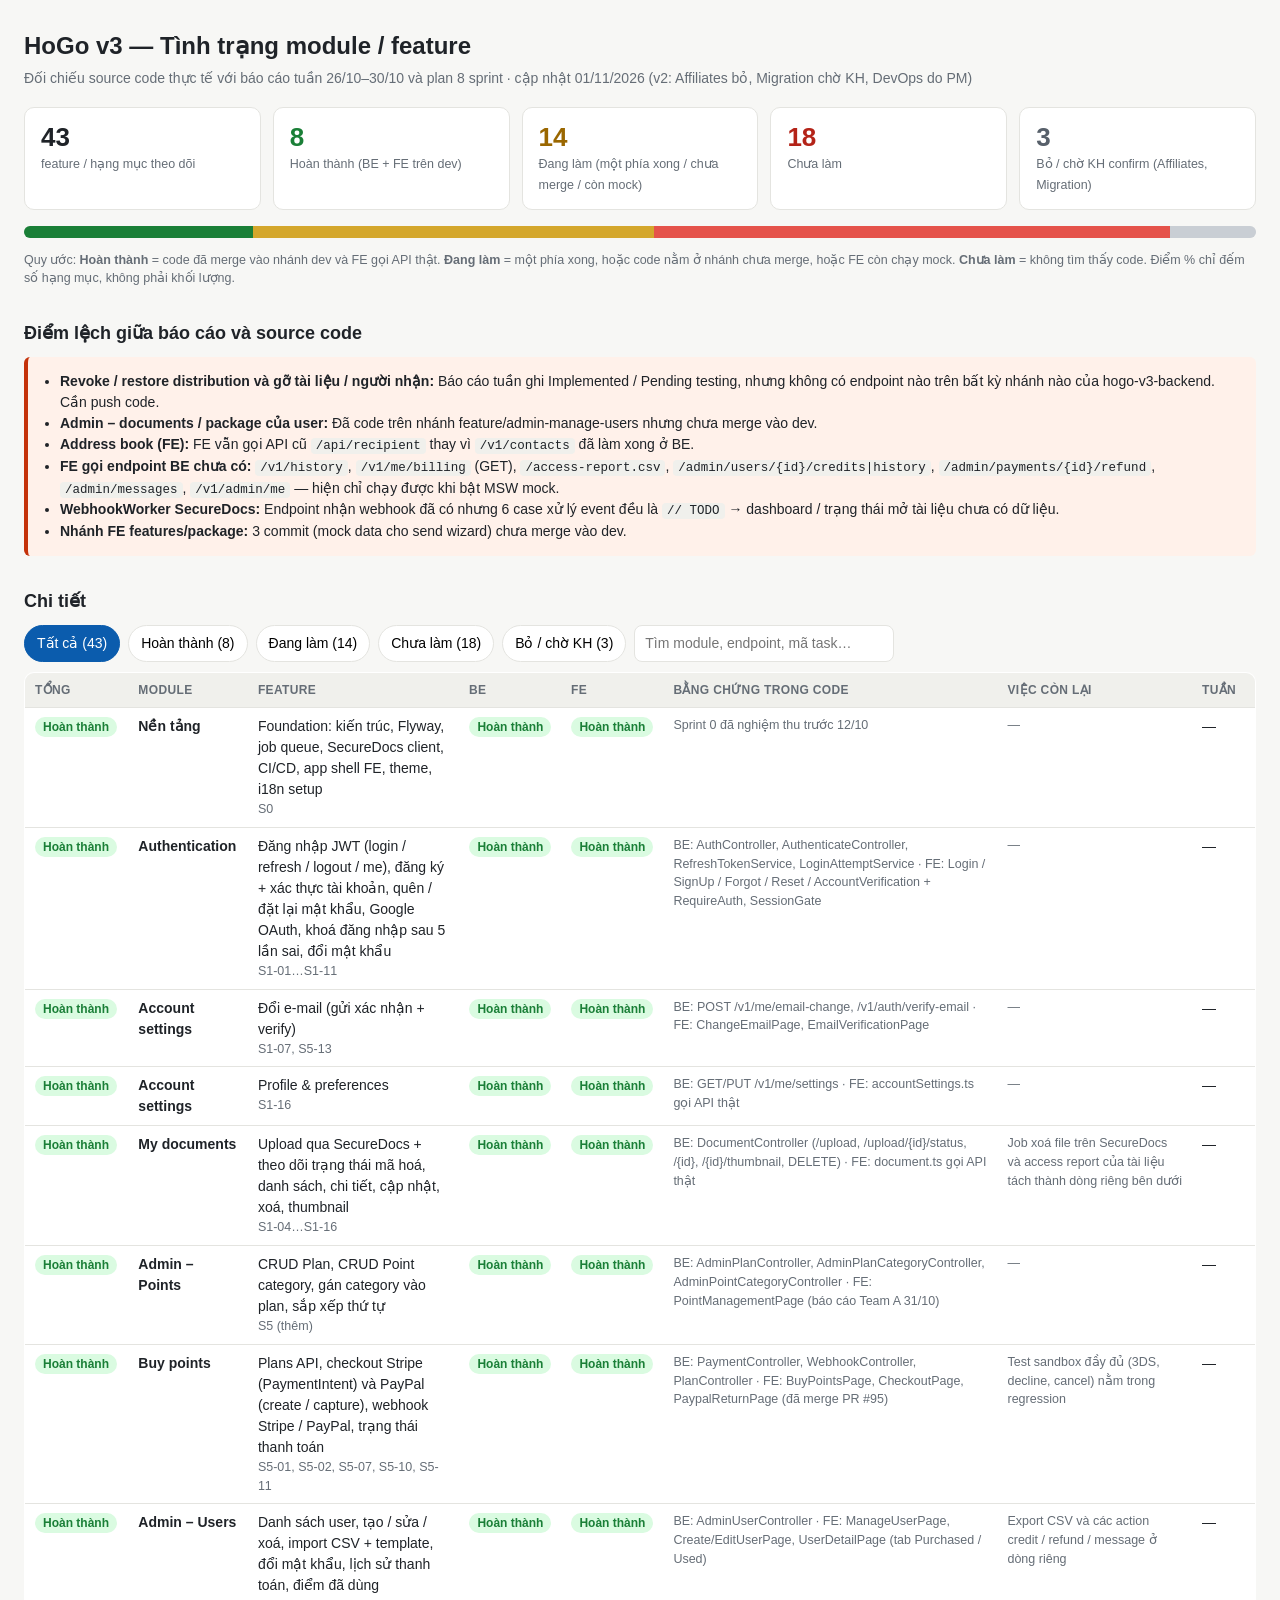
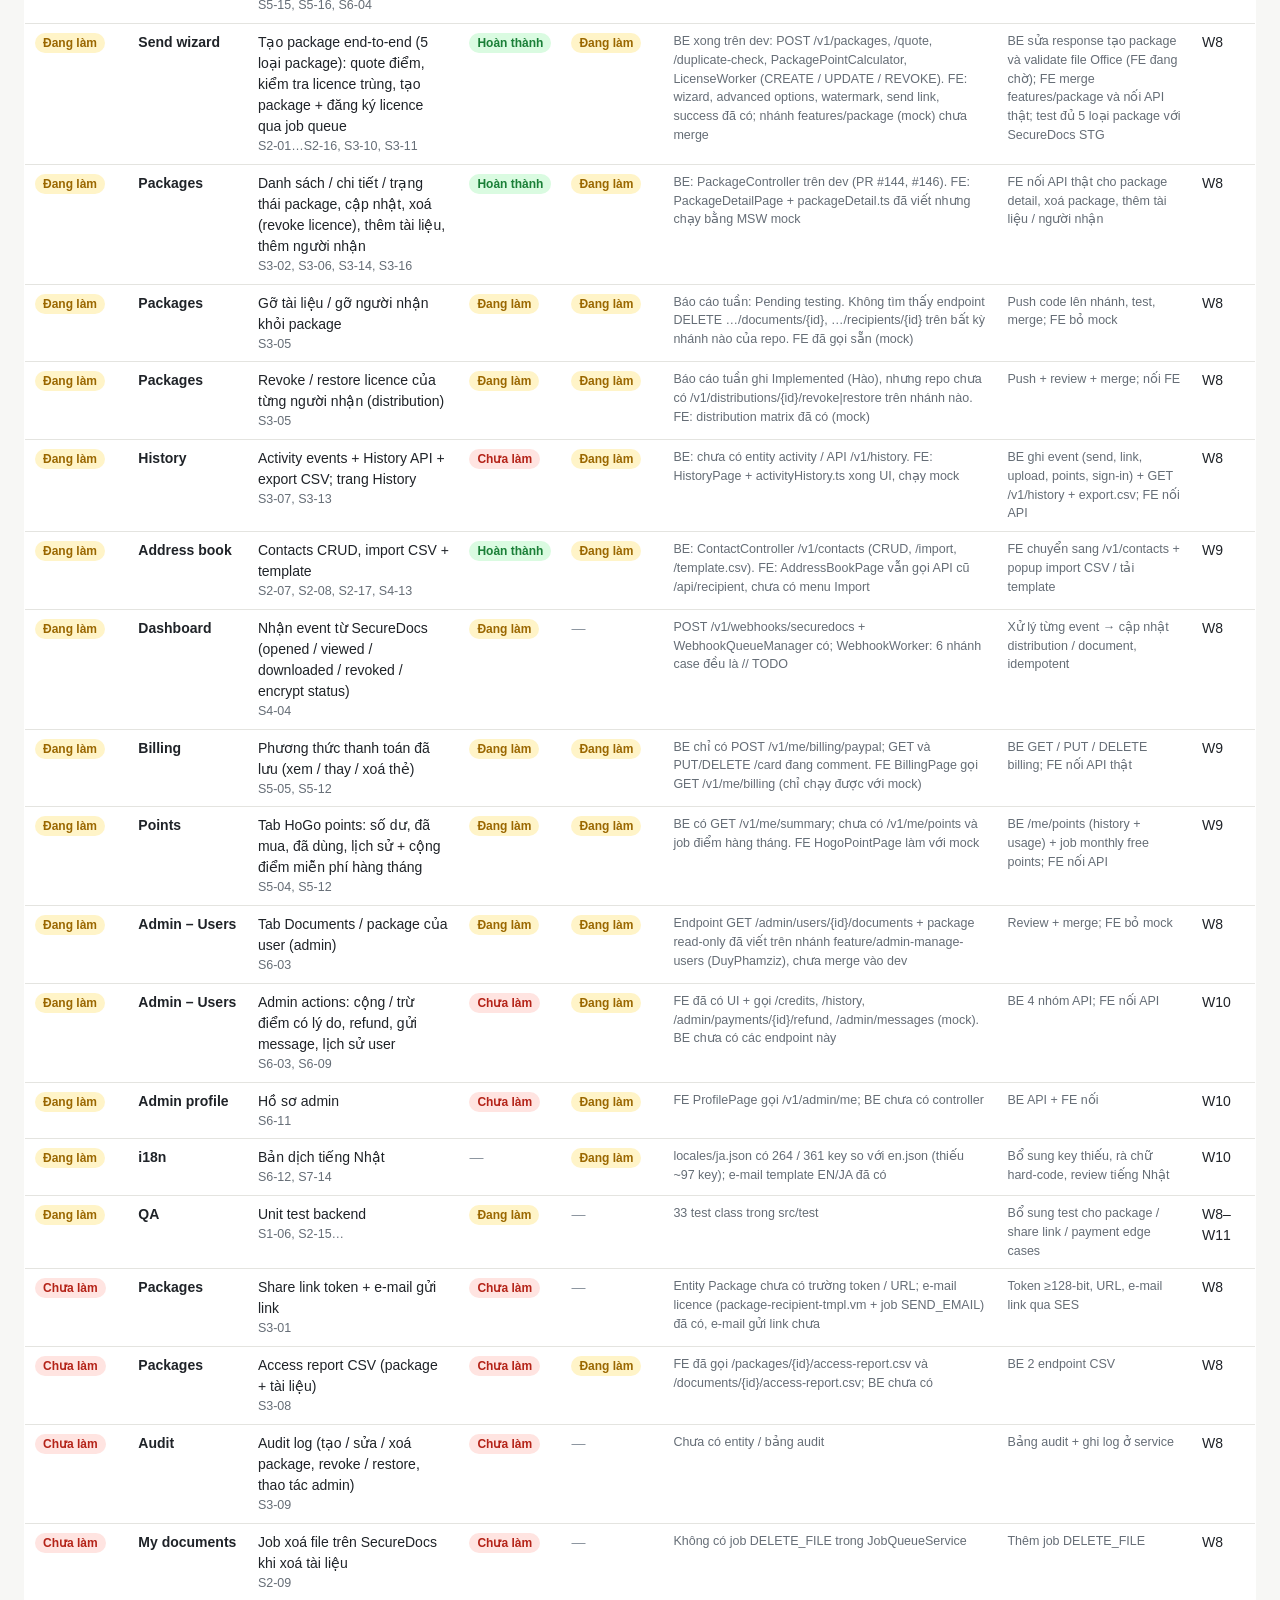
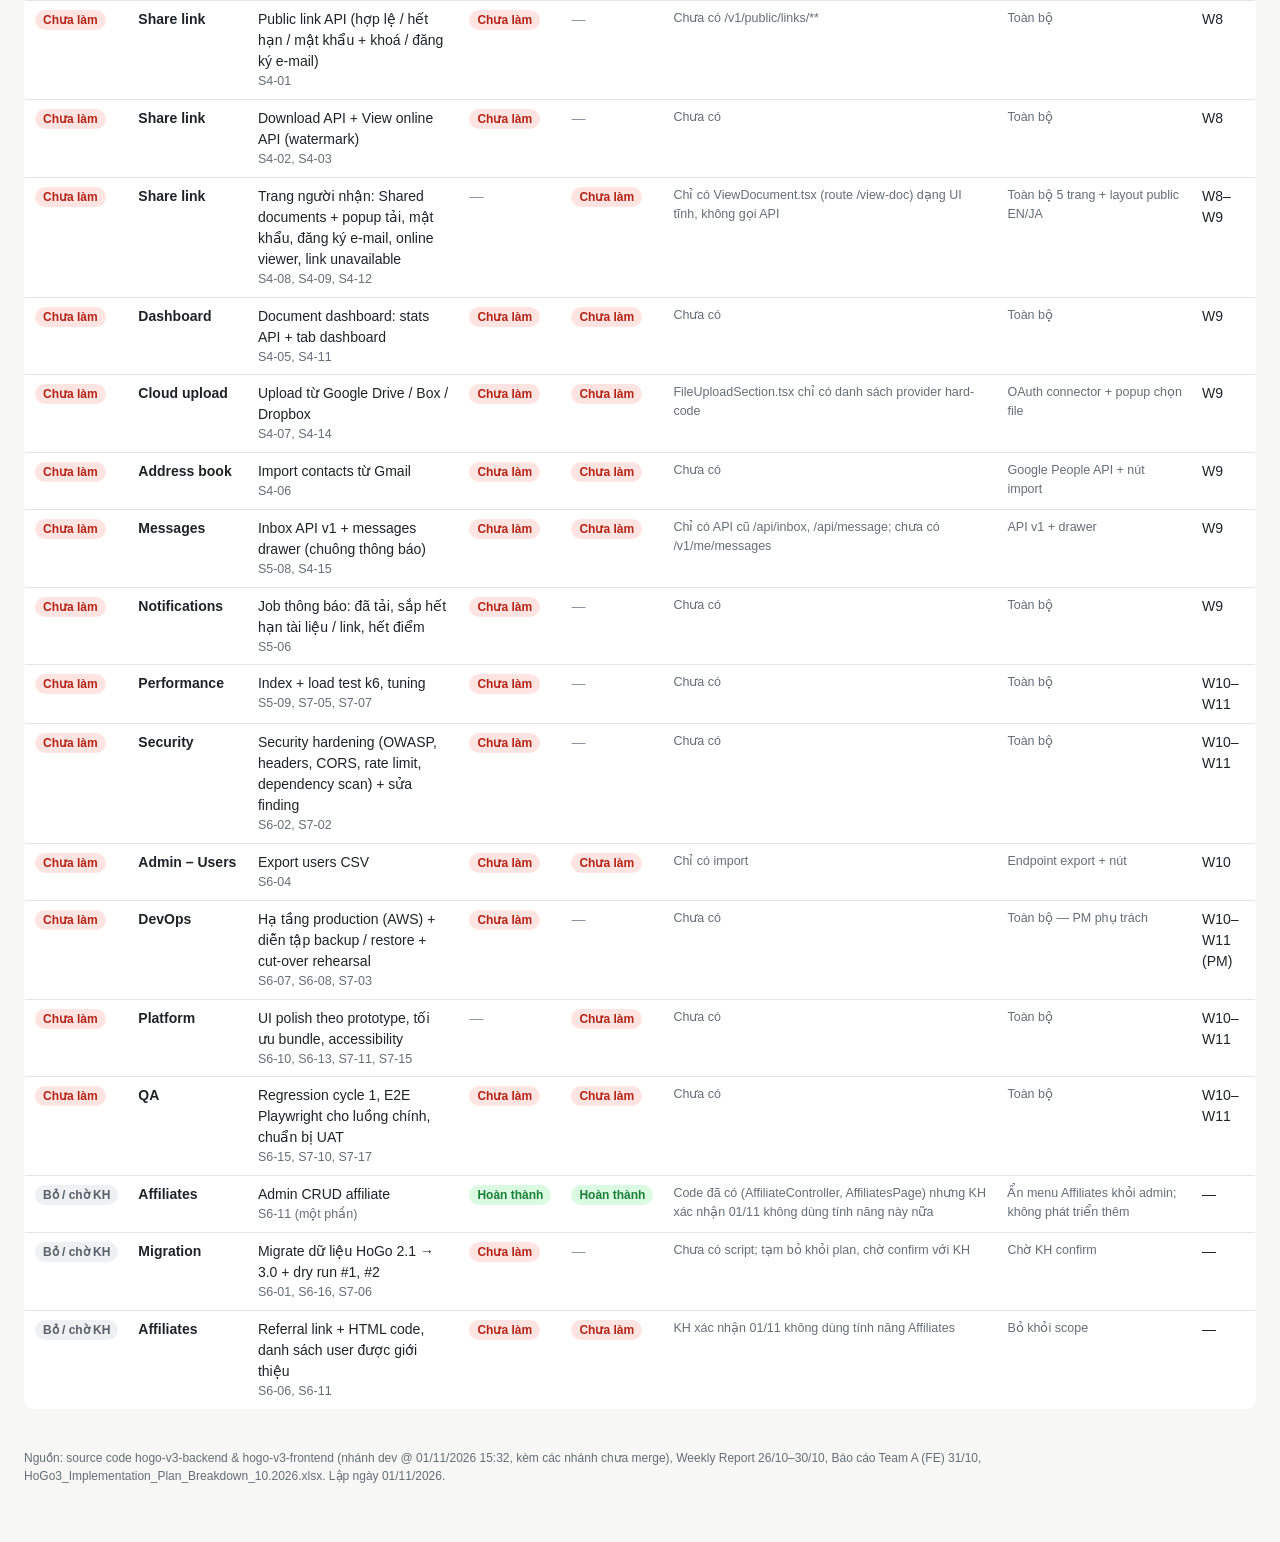
==== HoGo3_Module_Status.html @ c10b658b "Publish HoGo v3 plan overview for GitHub Pages. Add an index that links the W8–W11 plan and the modu" ====
<!DOCTYPE html><html lang="vi"><head><meta charset="utf-8"><meta name="viewport" content="width=device-width,initial-scale=1">
<title>HoGo v3 — Tình trạng module</title><style>
:root{--bg:#f7f7f5;--card:#fff;--ink:#1f2328;--mute:#656d76;--line:#e4e4e0;
--done:#1a7f37;--done-bg:#dafbe1;--prog:#9a6700;--prog-bg:#fff4c8;--none:#b42318;--none-bg:#ffe4e1;--na:#8c959f;
--acc:#0b5cad;--acc-bg:#e7f0fb}
*{box-sizing:border-box}body{margin:0;background:var(--bg);color:var(--ink);font:14px/1.5 -apple-system,BlinkMacSystemFont,"Segoe UI",Roboto,"Helvetica Neue",Arial,sans-serif}
.wrap{max-width:1280px;margin:0 auto;padding:28px 24px 60px}
h1{font-size:24px;margin:0 0 4px}h2{font-size:18px;margin:32px 0 10px}h3{font-size:15px;margin:20px 0 8px}
.sub{color:var(--mute);margin:0 0 18px}
.kpis{display:grid;grid-template-columns:repeat(auto-fit,minmax(170px,1fr));gap:12px;margin:16px 0}
.kpi{background:var(--card);border:1px solid var(--line);border-radius:10px;padding:14px 16px}
.kpi b{display:block;font-size:26px;line-height:1.2}.kpi span{color:var(--mute);font-size:12.5px}
.card{background:var(--card);border:1px solid var(--line);border-radius:10px;padding:16px 18px;margin:12px 0}
table{width:100%;border-collapse:collapse;background:var(--card);border:1px solid var(--line);border-radius:10px;overflow:hidden}
th,td{padding:8px 10px;border-bottom:1px solid var(--line);text-align:left;vertical-align:top}
th{background:#f0f0ec;font-size:12px;text-transform:uppercase;letter-spacing:.03em;color:var(--mute);position:sticky;top:0}
tr:last-child td{border-bottom:none}
.pill{display:inline-block;padding:1px 8px;border-radius:999px;font-size:12px;font-weight:600;white-space:nowrap}
.O{background:#eef0f2;color:#57606a}.D{background:var(--done-bg);color:var(--done)}.P{background:var(--prog-bg);color:var(--prog)}.N{background:var(--none-bg);color:var(--none)}.X{color:var(--na)}
.small{font-size:12.5px;color:var(--mute)}
.chips{display:flex;gap:8px;flex-wrap:wrap;margin:10px 0}
.chip{border:1px solid var(--line);background:#fff;border-radius:999px;padding:5px 12px;cursor:pointer;font:inherit}
.chip.on{background:var(--acc);color:#fff;border-color:var(--acc)}
input.search{padding:7px 10px;border:1px solid var(--line);border-radius:8px;min-width:260px;font:inherit}
.bar{height:8px;background:#ececea;border-radius:6px;overflow:hidden;display:flex}
.bar i{display:block;height:100%}
.note{border-left:4px solid var(--acc);background:var(--acc-bg);padding:10px 14px;border-radius:6px;margin:10px 0}
.warn{border-left-color:#c4320a;background:#fff1ea}
code{background:#f0f0ec;padding:1px 5px;border-radius:4px;font-size:12.5px}
.grid td{font-size:12.5px;min-width:120px}.grid td.cap{white-space:nowrap}
.tk{display:block;margin:2px 0;padding:2px 6px;border-radius:5px;background:#eef3f8}
.tk.BE{background:#e7f0fb}.tk.FE{background:#efe9fb}.tk.QA{background:#e6f6ec}.tk.DevOps{background:#fdf0e3}.tk.Analysis{background:#f0f0ec}
.prio{font-size:11px;font-weight:700}.P0{color:#b42318}.P1{color:#9a6700}.P2{color:#656d76}
.load{display:flex;align-items:center;gap:8px}.load .bar{flex:1;min-width:80px}
footer{margin-top:40px;color:var(--mute);font-size:12px}
@media print{.chips,input.search{display:none}th{position:static}}
</style></head><body><div class="wrap">
<h1>HoGo v3 — Tình trạng module / feature</h1>
<p class="sub">Đối chiếu source code thực tế với báo cáo tuần 26/10–30/10 và plan 8 sprint · cập nhật 01/11/2026 (v2: Affiliates bỏ, Migration chờ KH, DevOps do PM)</p>
<div class="kpis">
<div class="kpi"><b>43</b><span>feature / hạng mục theo dõi</span></div>
<div class="kpi"><b style="color:var(--done)">8</b><span>Hoàn thành (BE + FE trên dev)</span></div>
<div class="kpi"><b style="color:var(--prog)">14</b><span>Đang làm (một phía xong / chưa merge / còn mock)</span></div>
<div class="kpi"><b style="color:var(--none)">18</b><span>Chưa làm</span></div>
<div class="kpi"><b style="color:#57606a">3</b><span>Bỏ / chờ KH confirm (Affiliates, Migration)</span></div>
</div>
<div class="bar" style="height:12px"><i style="width:18.6%;background:var(--done)"></i><i style="width:32.6%;background:#d4a72c"></i><i style="width:41.9%;background:#e5534b"></i><i style="width:7.0%;background:#c9ced4"></i></div>
<p class="small">Quy ước: <b>Hoàn thành</b> = code đã merge vào nhánh dev và FE gọi API thật. <b>Đang làm</b> = một phía xong, hoặc code nằm ở nhánh chưa merge, hoặc FE còn chạy mock. <b>Chưa làm</b> = không tìm thấy code. Điểm % chỉ đếm số hạng mục, không phải khối lượng.</p>

<h2>Điểm lệch giữa báo cáo và source code</h2>
<div class="note warn"><ul style="margin:4px 0;padding-left:18px"><li><b>Revoke / restore distribution và gỡ tài liệu / người nhận:</b> Báo cáo tuần ghi Implemented / Pending testing, nhưng không có endpoint nào trên bất kỳ nhánh nào của hogo-v3-backend. Cần push code.</li><li><b>Admin – documents / package của user:</b> Đã code trên nhánh feature/admin-manage-users nhưng chưa merge vào dev.</li><li><b>Address book (FE):</b> FE vẫn gọi API cũ <code>/api/recipient</code> thay vì <code>/v1/contacts</code> đã làm xong ở BE.</li><li><b>FE gọi endpoint BE chưa có:</b> <code>/v1/history</code>, <code>/v1/me/billing</code> (GET), <code>/access-report.csv</code>, <code>/admin/users/{id}/credits|history</code>, <code>/admin/payments/{id}/refund</code>, <code>/admin/messages</code>, <code>/v1/admin/me</code> — hiện chỉ chạy được khi bật MSW mock.</li><li><b>WebhookWorker SecureDocs:</b> Endpoint nhận webhook đã có nhưng 6 case xử lý event đều là <code>// TODO</code> → dashboard / trạng thái mở tài liệu chưa có dữ liệu.</li><li><b>Nhánh FE features/package:</b> 3 commit (mock data cho send wizard) chưa merge vào dev.</li></ul></div>

<h2>Chi tiết</h2>
<div class="chips">
<button class="chip on" data-f="all">Tất cả (43)</button>
<button class="chip" data-f="D">Hoàn thành (8)</button>
<button class="chip" data-f="P">Đang làm (14)</button>
<button class="chip" data-f="N">Chưa làm (18)</button>
<button class="chip" data-f="O">Bỏ / chờ KH (3)</button>
<input class="search" placeholder="Tìm module, endpoint, mã task…" id="q">
</div>
<table id="t"><thead><tr><th>Tổng</th><th>Module</th><th>Feature</th><th>BE</th><th>FE</th><th>Bằng chứng trong code</th><th>Việc còn lại</th><th>Tuần</th></tr></thead>
<tbody><tr data-s="D"><td><span class="pill D">Hoàn thành</span></td><td><b>Nền tảng</b></td><td>Foundation: kiến trúc, Flyway, job queue, SecureDocs client, CI/CD, app shell FE, theme, i18n setup<div class="small">S0</div></td>
<td><span class="pill D">Hoàn thành</span></td><td><span class="pill D">Hoàn thành</span></td><td class="small">Sprint 0 đã nghiệm thu trước 12/10</td><td class="small">—</td><td>—</td></tr><tr data-s="D"><td><span class="pill D">Hoàn thành</span></td><td><b>Authentication</b></td><td>Đăng nhập JWT (login / refresh / logout / me), đăng ký + xác thực tài khoản, quên / đặt lại mật khẩu, Google OAuth, khoá đăng nhập sau 5 lần sai, đổi mật khẩu<div class="small">S1-01…S1-11</div></td>
<td><span class="pill D">Hoàn thành</span></td><td><span class="pill D">Hoàn thành</span></td><td class="small">BE: AuthController, AuthenticateController, RefreshTokenService, LoginAttemptService · FE: Login / SignUp / Forgot / Reset / AccountVerification + RequireAuth, SessionGate</td><td class="small">—</td><td>—</td></tr><tr data-s="D"><td><span class="pill D">Hoàn thành</span></td><td><b>Account settings</b></td><td>Đổi e-mail (gửi xác nhận + verify)<div class="small">S1-07, S5-13</div></td>
<td><span class="pill D">Hoàn thành</span></td><td><span class="pill D">Hoàn thành</span></td><td class="small">BE: POST /v1/me/email-change, /v1/auth/verify-email · FE: ChangeEmailPage, EmailVerificationPage</td><td class="small">—</td><td>—</td></tr><tr data-s="D"><td><span class="pill D">Hoàn thành</span></td><td><b>Account settings</b></td><td>Profile &amp; preferences<div class="small">S1-16</div></td>
<td><span class="pill D">Hoàn thành</span></td><td><span class="pill D">Hoàn thành</span></td><td class="small">BE: GET/PUT /v1/me/settings · FE: accountSettings.ts gọi API thật</td><td class="small">—</td><td>—</td></tr><tr data-s="D"><td><span class="pill D">Hoàn thành</span></td><td><b>My documents</b></td><td>Upload qua SecureDocs + theo dõi trạng thái mã hoá, danh sách, chi tiết, cập nhật, xoá, thumbnail<div class="small">S1-04…S1-16</div></td>
<td><span class="pill D">Hoàn thành</span></td><td><span class="pill D">Hoàn thành</span></td><td class="small">BE: DocumentController (/upload, /upload/{id}/status, /{id}, /{id}/thumbnail, DELETE) · FE: document.ts gọi API thật</td><td class="small">Job xoá file trên SecureDocs và access report của tài liệu tách thành dòng riêng bên dưới</td><td>—</td></tr><tr data-s="D"><td><span class="pill D">Hoàn thành</span></td><td><b>Admin – Points</b></td><td>CRUD Plan, CRUD Point category, gán category vào plan, sắp xếp thứ tự<div class="small">S5 (thêm)</div></td>
<td><span class="pill D">Hoàn thành</span></td><td><span class="pill D">Hoàn thành</span></td><td class="small">BE: AdminPlanController, AdminPlanCategoryController, AdminPointCategoryController · FE: PointManagementPage (báo cáo Team A 31/10)</td><td class="small">—</td><td>—</td></tr><tr data-s="D"><td><span class="pill D">Hoàn thành</span></td><td><b>Buy points</b></td><td>Plans API, checkout Stripe (PaymentIntent) và PayPal (create / capture), webhook Stripe / PayPal, trạng thái thanh toán<div class="small">S5-01, S5-02, S5-07, S5-10, S5-11</div></td>
<td><span class="pill D">Hoàn thành</span></td><td><span class="pill D">Hoàn thành</span></td><td class="small">BE: PaymentController, WebhookController, PlanController · FE: BuyPointsPage, CheckoutPage, PaypalReturnPage (đã merge PR #95)</td><td class="small">Test sandbox đầy đủ (3DS, decline, cancel) nằm trong regression</td><td>—</td></tr><tr data-s="D"><td><span class="pill D">Hoàn thành</span></td><td><b>Admin – Users</b></td><td>Danh sách user, tạo / sửa / xoá, import CSV + template, đổi mật khẩu, lịch sử thanh toán, điểm đã dùng<div class="small">S5-15, S5-16, S6-04</div></td>
<td><span class="pill D">Hoàn thành</span></td><td><span class="pill D">Hoàn thành</span></td><td class="small">BE: AdminUserController · FE: ManageUserPage, Create/EditUserPage, UserDetailPage (tab Purchased / Used)</td><td class="small">Export CSV và các action credit / refund / message ở dòng riêng</td><td>—</td></tr><tr data-s="P"><td><span class="pill P">Đang làm</span></td><td><b>Send wizard</b></td><td>Tạo package end-to-end (5 loại package): quote điểm, kiểm tra licence trùng, tạo package + đăng ký licence qua job queue<div class="small">S2-01…S2-16, S3-10, S3-11</div></td>
<td><span class="pill D">Hoàn thành</span></td><td><span class="pill P">Đang làm</span></td><td class="small">BE xong trên dev: POST /v1/packages, /quote, /duplicate-check, PackagePointCalculator, LicenseWorker (CREATE / UPDATE / REVOKE). FE: wizard, advanced options, watermark, send link, success đã có; nhánh features/package (mock) chưa merge</td><td class="small">BE sửa response tạo package và validate file Office (FE đang chờ); FE merge features/package và nối API thật; test đủ 5 loại package với SecureDocs STG</td><td>W8</td></tr><tr data-s="P"><td><span class="pill P">Đang làm</span></td><td><b>Packages</b></td><td>Danh sách / chi tiết / trạng thái package, cập nhật, xoá (revoke licence), thêm tài liệu, thêm người nhận<div class="small">S3-02, S3-06, S3-14, S3-16</div></td>
<td><span class="pill D">Hoàn thành</span></td><td><span class="pill P">Đang làm</span></td><td class="small">BE: PackageController trên dev (PR #144, #146). FE: PackageDetailPage + packageDetail.ts đã viết nhưng chạy bằng MSW mock</td><td class="small">FE nối API thật cho package detail, xoá package, thêm tài liệu / người nhận</td><td>W8</td></tr><tr data-s="P"><td><span class="pill P">Đang làm</span></td><td><b>Packages</b></td><td>Gỡ tài liệu / gỡ người nhận khỏi package<div class="small">S3-05</div></td>
<td><span class="pill P">Đang làm</span></td><td><span class="pill P">Đang làm</span></td><td class="small">Báo cáo tuần: Pending testing. Không tìm thấy endpoint DELETE …/documents/{id}, …/recipients/{id} trên bất kỳ nhánh nào của repo. FE đã gọi sẵn (mock)</td><td class="small">Push code lên nhánh, test, merge; FE bỏ mock</td><td>W8</td></tr><tr data-s="P"><td><span class="pill P">Đang làm</span></td><td><b>Packages</b></td><td>Revoke / restore licence của từng người nhận (distribution)<div class="small">S3-05</div></td>
<td><span class="pill P">Đang làm</span></td><td><span class="pill P">Đang làm</span></td><td class="small">Báo cáo tuần ghi Implemented (Hào), nhưng repo chưa có /v1/distributions/{id}/revoke|restore trên nhánh nào. FE: distribution matrix đã có (mock)</td><td class="small">Push + review + merge; nối FE</td><td>W8</td></tr><tr data-s="P"><td><span class="pill P">Đang làm</span></td><td><b>History</b></td><td>Activity events + History API + export CSV; trang History<div class="small">S3-07, S3-13</div></td>
<td><span class="pill N">Chưa làm</span></td><td><span class="pill P">Đang làm</span></td><td class="small">BE: chưa có entity activity / API /v1/history. FE: HistoryPage + activityHistory.ts xong UI, chạy mock</td><td class="small">BE ghi event (send, link, upload, points, sign-in) + GET /v1/history + export.csv; FE nối API</td><td>W8</td></tr><tr data-s="P"><td><span class="pill P">Đang làm</span></td><td><b>Address book</b></td><td>Contacts CRUD, import CSV + template<div class="small">S2-07, S2-08, S2-17, S4-13</div></td>
<td><span class="pill D">Hoàn thành</span></td><td><span class="pill P">Đang làm</span></td><td class="small">BE: ContactController /v1/contacts (CRUD, /import, /template.csv). FE: AddressBookPage vẫn gọi API cũ /api/recipient, chưa có menu Import</td><td class="small">FE chuyển sang /v1/contacts + popup import CSV / tải template</td><td>W9</td></tr><tr data-s="P"><td><span class="pill P">Đang làm</span></td><td><b>Dashboard</b></td><td>Nhận event từ SecureDocs (opened / viewed / downloaded / revoked / encrypt status)<div class="small">S4-04</div></td>
<td><span class="pill P">Đang làm</span></td><td><span class="X">—</span></td><td class="small">POST /v1/webhooks/securedocs + WebhookQueueManager có; WebhookWorker: 6 nhánh case đều là // TODO</td><td class="small">Xử lý từng event → cập nhật distribution / document, idempotent</td><td>W8</td></tr><tr data-s="P"><td><span class="pill P">Đang làm</span></td><td><b>Billing</b></td><td>Phương thức thanh toán đã lưu (xem / thay / xoá thẻ)<div class="small">S5-05, S5-12</div></td>
<td><span class="pill P">Đang làm</span></td><td><span class="pill P">Đang làm</span></td><td class="small">BE chỉ có POST /v1/me/billing/paypal; GET và PUT/DELETE /card đang comment. FE BillingPage gọi GET /v1/me/billing (chỉ chạy được với mock)</td><td class="small">BE GET / PUT / DELETE billing; FE nối API thật</td><td>W9</td></tr><tr data-s="P"><td><span class="pill P">Đang làm</span></td><td><b>Points</b></td><td>Tab HoGo points: số dư, đã mua, đã dùng, lịch sử + cộng điểm miễn phí hàng tháng<div class="small">S5-04, S5-12</div></td>
<td><span class="pill P">Đang làm</span></td><td><span class="pill P">Đang làm</span></td><td class="small">BE có GET /v1/me/summary; chưa có /v1/me/points và job điểm hàng tháng. FE HogoPointPage làm với mock</td><td class="small">BE /me/points (history + usage) + job monthly free points; FE nối API</td><td>W9</td></tr><tr data-s="P"><td><span class="pill P">Đang làm</span></td><td><b>Admin – Users</b></td><td>Tab Documents / package của user (admin)<div class="small">S6-03</div></td>
<td><span class="pill P">Đang làm</span></td><td><span class="pill P">Đang làm</span></td><td class="small">Endpoint GET /admin/users/{id}/documents + package read-only đã viết trên nhánh feature/admin-manage-users (DuyPhamziz), chưa merge vào dev</td><td class="small">Review + merge; FE bỏ mock</td><td>W8</td></tr><tr data-s="P"><td><span class="pill P">Đang làm</span></td><td><b>Admin – Users</b></td><td>Admin actions: cộng / trừ điểm có lý do, refund, gửi message, lịch sử user<div class="small">S6-03, S6-09</div></td>
<td><span class="pill N">Chưa làm</span></td><td><span class="pill P">Đang làm</span></td><td class="small">FE đã có UI + gọi /credits, /history, /admin/payments/{id}/refund, /admin/messages (mock). BE chưa có các endpoint này</td><td class="small">BE 4 nhóm API; FE nối API</td><td>W10</td></tr><tr data-s="P"><td><span class="pill P">Đang làm</span></td><td><b>Admin profile</b></td><td>Hồ sơ admin<div class="small">S6-11</div></td>
<td><span class="pill N">Chưa làm</span></td><td><span class="pill P">Đang làm</span></td><td class="small">FE ProfilePage gọi /v1/admin/me; BE chưa có controller</td><td class="small">BE API + FE nối</td><td>W10</td></tr><tr data-s="P"><td><span class="pill P">Đang làm</span></td><td><b>i18n</b></td><td>Bản dịch tiếng Nhật<div class="small">S6-12, S7-14</div></td>
<td><span class="X">—</span></td><td><span class="pill P">Đang làm</span></td><td class="small">locales/ja.json có 264 / 361 key so với en.json (thiếu ~97 key); e-mail template EN/JA đã có</td><td class="small">Bổ sung key thiếu, rà chữ hard-code, review tiếng Nhật</td><td>W10</td></tr><tr data-s="P"><td><span class="pill P">Đang làm</span></td><td><b>QA</b></td><td>Unit test backend<div class="small">S1-06, S2-15…</div></td>
<td><span class="pill P">Đang làm</span></td><td><span class="X">—</span></td><td class="small">33 test class trong src/test</td><td class="small">Bổ sung test cho package / share link / payment edge cases</td><td>W8–W11</td></tr><tr data-s="N"><td><span class="pill N">Chưa làm</span></td><td><b>Packages</b></td><td>Share link token + e-mail gửi link<div class="small">S3-01</div></td>
<td><span class="pill N">Chưa làm</span></td><td><span class="X">—</span></td><td class="small">Entity Package chưa có trường token / URL; e-mail licence (package-recipient-tmpl.vm + job SEND_EMAIL) đã có, e-mail gửi link chưa</td><td class="small">Token ≥128-bit, URL, e-mail link qua SES</td><td>W8</td></tr><tr data-s="N"><td><span class="pill N">Chưa làm</span></td><td><b>Packages</b></td><td>Access report CSV (package + tài liệu)<div class="small">S3-08</div></td>
<td><span class="pill N">Chưa làm</span></td><td><span class="pill P">Đang làm</span></td><td class="small">FE đã gọi /packages/{id}/access-report.csv và /documents/{id}/access-report.csv; BE chưa có</td><td class="small">BE 2 endpoint CSV</td><td>W8</td></tr><tr data-s="N"><td><span class="pill N">Chưa làm</span></td><td><b>Audit</b></td><td>Audit log (tạo / sửa / xoá package, revoke / restore, thao tác admin)<div class="small">S3-09</div></td>
<td><span class="pill N">Chưa làm</span></td><td><span class="X">—</span></td><td class="small">Chưa có entity / bảng audit</td><td class="small">Bảng audit + ghi log ở service</td><td>W8</td></tr><tr data-s="N"><td><span class="pill N">Chưa làm</span></td><td><b>My documents</b></td><td>Job xoá file trên SecureDocs khi xoá tài liệu<div class="small">S2-09</div></td>
<td><span class="pill N">Chưa làm</span></td><td><span class="X">—</span></td><td class="small">Không có job DELETE_FILE trong JobQueueService</td><td class="small">Thêm job DELETE_FILE</td><td>W8</td></tr><tr data-s="N"><td><span class="pill N">Chưa làm</span></td><td><b>Share link</b></td><td>Public link API (hợp lệ / hết hạn / mật khẩu + khoá / đăng ký e-mail)<div class="small">S4-01</div></td>
<td><span class="pill N">Chưa làm</span></td><td><span class="X">—</span></td><td class="small">Chưa có /v1/public/links/**</td><td class="small">Toàn bộ</td><td>W8</td></tr><tr data-s="N"><td><span class="pill N">Chưa làm</span></td><td><b>Share link</b></td><td>Download API + View online API (watermark)<div class="small">S4-02, S4-03</div></td>
<td><span class="pill N">Chưa làm</span></td><td><span class="X">—</span></td><td class="small">Chưa có</td><td class="small">Toàn bộ</td><td>W8</td></tr><tr data-s="N"><td><span class="pill N">Chưa làm</span></td><td><b>Share link</b></td><td>Trang người nhận: Shared documents + popup tải, mật khẩu, đăng ký e-mail, online viewer, link unavailable<div class="small">S4-08, S4-09, S4-12</div></td>
<td><span class="X">—</span></td><td><span class="pill N">Chưa làm</span></td><td class="small">Chỉ có ViewDocument.tsx (route /view-doc) dạng UI tĩnh, không gọi API</td><td class="small">Toàn bộ 5 trang + layout public EN/JA</td><td>W8–W9</td></tr><tr data-s="N"><td><span class="pill N">Chưa làm</span></td><td><b>Dashboard</b></td><td>Document dashboard: stats API + tab dashboard<div class="small">S4-05, S4-11</div></td>
<td><span class="pill N">Chưa làm</span></td><td><span class="pill N">Chưa làm</span></td><td class="small">Chưa có</td><td class="small">Toàn bộ</td><td>W9</td></tr><tr data-s="N"><td><span class="pill N">Chưa làm</span></td><td><b>Cloud upload</b></td><td>Upload từ Google Drive / Box / Dropbox<div class="small">S4-07, S4-14</div></td>
<td><span class="pill N">Chưa làm</span></td><td><span class="pill N">Chưa làm</span></td><td class="small">FileUploadSection.tsx chỉ có danh sách provider hard-code</td><td class="small">OAuth connector + popup chọn file</td><td>W9</td></tr><tr data-s="N"><td><span class="pill N">Chưa làm</span></td><td><b>Address book</b></td><td>Import contacts từ Gmail<div class="small">S4-06</div></td>
<td><span class="pill N">Chưa làm</span></td><td><span class="pill N">Chưa làm</span></td><td class="small">Chưa có</td><td class="small">Google People API + nút import</td><td>W9</td></tr><tr data-s="N"><td><span class="pill N">Chưa làm</span></td><td><b>Messages</b></td><td>Inbox API v1 + messages drawer (chuông thông báo)<div class="small">S5-08, S4-15</div></td>
<td><span class="pill N">Chưa làm</span></td><td><span class="pill N">Chưa làm</span></td><td class="small">Chỉ có API cũ /api/inbox, /api/message; chưa có /v1/me/messages</td><td class="small">API v1 + drawer</td><td>W9</td></tr><tr data-s="N"><td><span class="pill N">Chưa làm</span></td><td><b>Notifications</b></td><td>Job thông báo: đã tải, sắp hết hạn tài liệu / link, hết điểm<div class="small">S5-06</div></td>
<td><span class="pill N">Chưa làm</span></td><td><span class="X">—</span></td><td class="small">Chưa có</td><td class="small">Toàn bộ</td><td>W9</td></tr><tr data-s="N"><td><span class="pill N">Chưa làm</span></td><td><b>Performance</b></td><td>Index + load test k6, tuning<div class="small">S5-09, S7-05, S7-07</div></td>
<td><span class="pill N">Chưa làm</span></td><td><span class="X">—</span></td><td class="small">Chưa có</td><td class="small">Toàn bộ</td><td>W10–W11</td></tr><tr data-s="N"><td><span class="pill N">Chưa làm</span></td><td><b>Security</b></td><td>Security hardening (OWASP, headers, CORS, rate limit, dependency scan) + sửa finding<div class="small">S6-02, S7-02</div></td>
<td><span class="pill N">Chưa làm</span></td><td><span class="X">—</span></td><td class="small">Chưa có</td><td class="small">Toàn bộ</td><td>W10–W11</td></tr><tr data-s="N"><td><span class="pill N">Chưa làm</span></td><td><b>Admin – Users</b></td><td>Export users CSV<div class="small">S6-04</div></td>
<td><span class="pill N">Chưa làm</span></td><td><span class="pill N">Chưa làm</span></td><td class="small">Chỉ có import</td><td class="small">Endpoint export + nút</td><td>W10</td></tr><tr data-s="N"><td><span class="pill N">Chưa làm</span></td><td><b>DevOps</b></td><td>Hạ tầng production (AWS) + diễn tập backup / restore + cut-over rehearsal<div class="small">S6-07, S6-08, S7-03</div></td>
<td><span class="pill N">Chưa làm</span></td><td><span class="X">—</span></td><td class="small">Chưa có</td><td class="small">Toàn bộ — PM phụ trách</td><td>W10–W11 (PM)</td></tr><tr data-s="N"><td><span class="pill N">Chưa làm</span></td><td><b>Platform</b></td><td>UI polish theo prototype, tối ưu bundle, accessibility<div class="small">S6-10, S6-13, S7-11, S7-15</div></td>
<td><span class="X">—</span></td><td><span class="pill N">Chưa làm</span></td><td class="small">Chưa có</td><td class="small">Toàn bộ</td><td>W10–W11</td></tr><tr data-s="N"><td><span class="pill N">Chưa làm</span></td><td><b>QA</b></td><td>Regression cycle 1, E2E Playwright cho luồng chính, chuẩn bị UAT<div class="small">S6-15, S7-10, S7-17</div></td>
<td><span class="pill N">Chưa làm</span></td><td><span class="pill N">Chưa làm</span></td><td class="small">Chưa có</td><td class="small">Toàn bộ</td><td>W10–W11</td></tr><tr data-s="O"><td><span class="pill O">Bỏ / chờ KH</span></td><td><b>Affiliates</b></td><td>Admin CRUD affiliate<div class="small">S6-11 (một phần)</div></td>
<td><span class="pill D">Hoàn thành</span></td><td><span class="pill D">Hoàn thành</span></td><td class="small">Code đã có (AffiliateController, AffiliatesPage) nhưng KH xác nhận 01/11 không dùng tính năng này nữa</td><td class="small">Ẩn menu Affiliates khỏi admin; không phát triển thêm</td><td>—</td></tr><tr data-s="O"><td><span class="pill O">Bỏ / chờ KH</span></td><td><b>Migration</b></td><td>Migrate dữ liệu HoGo 2.1 → 3.0 + dry run #1, #2<div class="small">S6-01, S6-16, S7-06</div></td>
<td><span class="pill N">Chưa làm</span></td><td><span class="X">—</span></td><td class="small">Chưa có script; tạm bỏ khỏi plan, chờ confirm với KH</td><td class="small">Chờ KH confirm</td><td>—</td></tr><tr data-s="O"><td><span class="pill O">Bỏ / chờ KH</span></td><td><b>Affiliates</b></td><td>Referral link + HTML code, danh sách user được giới thiệu<div class="small">S6-06, S6-11</div></td>
<td><span class="pill N">Chưa làm</span></td><td><span class="pill N">Chưa làm</span></td><td class="small">KH xác nhận 01/11 không dùng tính năng Affiliates</td><td class="small">Bỏ khỏi scope</td><td>—</td></tr></tbody></table>
<script>
(function(){var f='all',q=document.getElementById('q');
function go(){var s=q.value.toLowerCase();document.querySelectorAll('#t tbody tr').forEach(function(r){
var ok=(f==='all'||r.dataset.s===f)&&(!s||r.textContent.toLowerCase().indexOf(s)>-1);r.style.display=ok?'':'none';});}
document.querySelectorAll('.chip').forEach(function(b){b.onclick=function(){document.querySelectorAll('.chip').forEach(function(x){x.classList.remove('on')});b.classList.add('on');f=b.dataset.f;go();}});
q.oninput=go;})();
</script>
<footer>Nguồn: source code hogo-v3-backend &amp; hogo-v3-frontend (nhánh dev @ 01/11/2026 15:32, kèm các nhánh chưa merge), Weekly Report 26/10–30/10, Báo cáo Team A (FE) 31/10, HoGo3_Implementation_Plan_Breakdown_10.2026.xlsx. Lập ngày 01/11/2026.</footer>
</div></body></html>
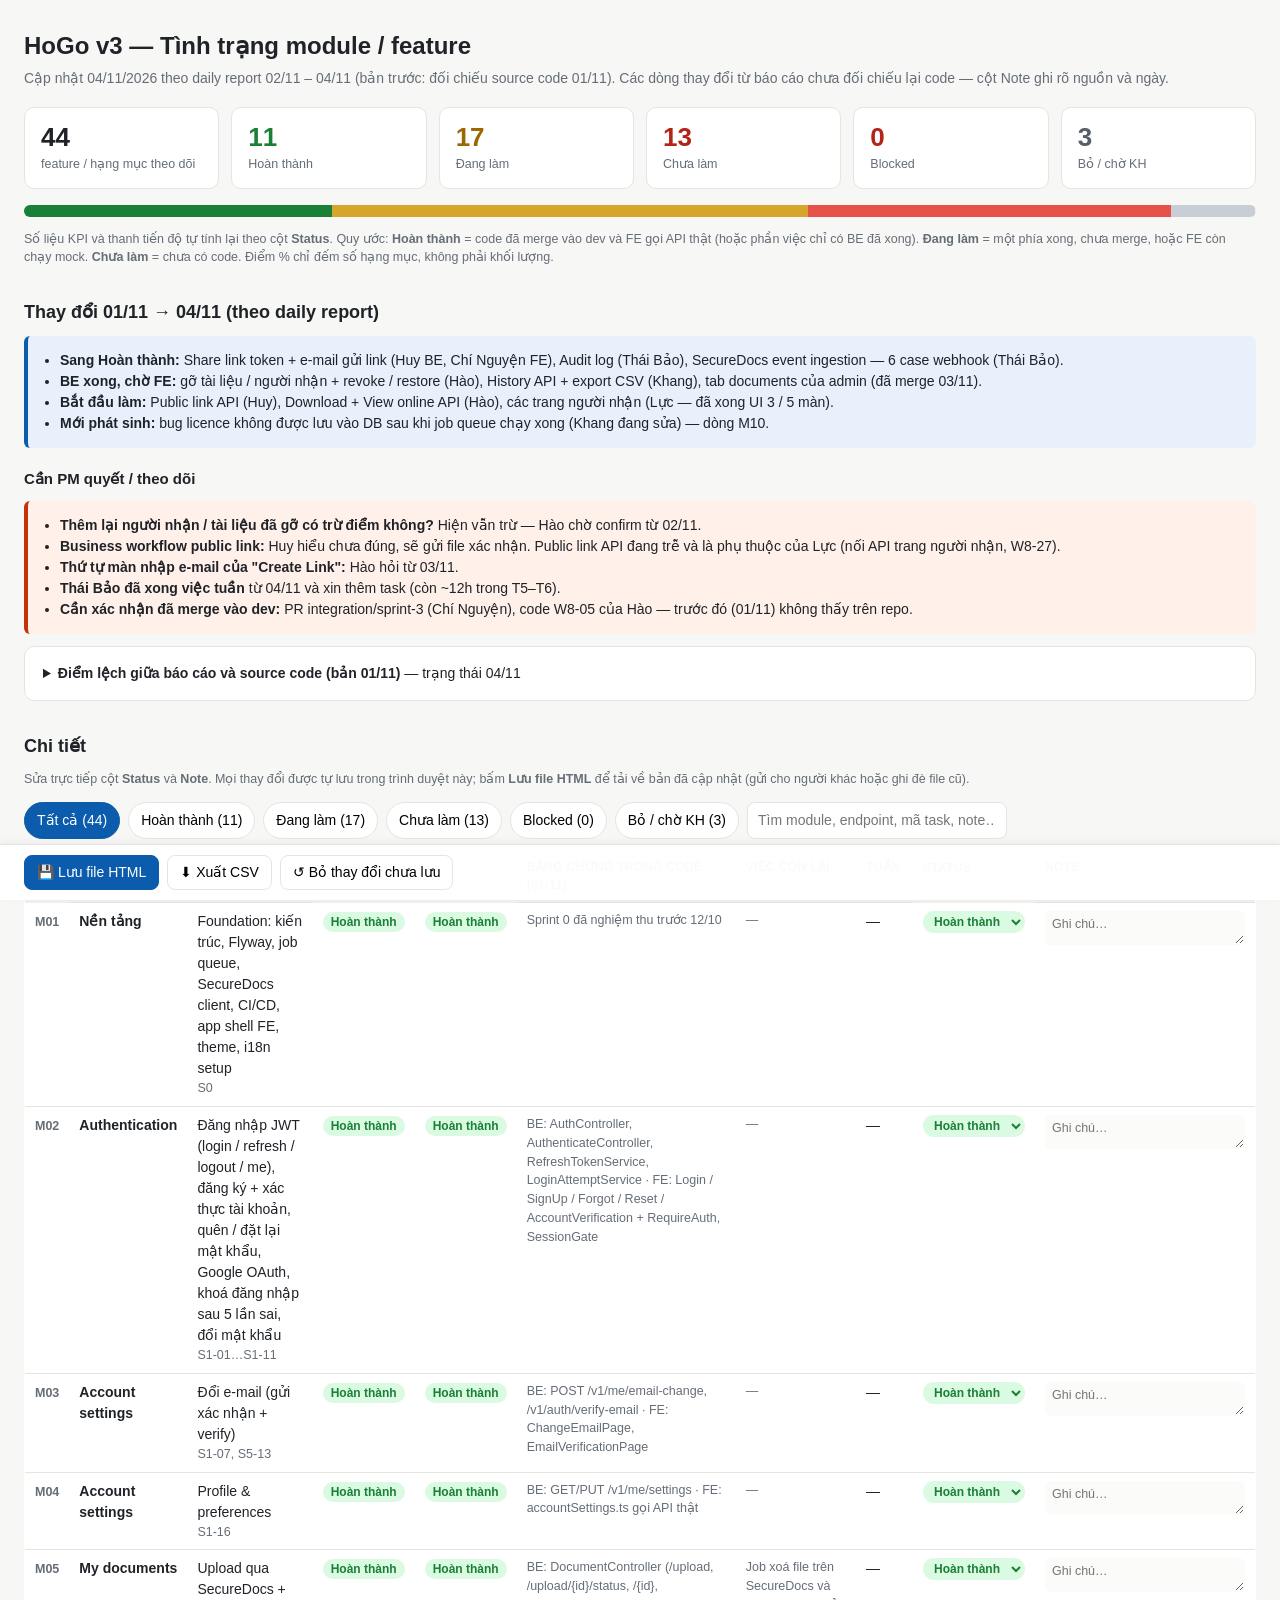
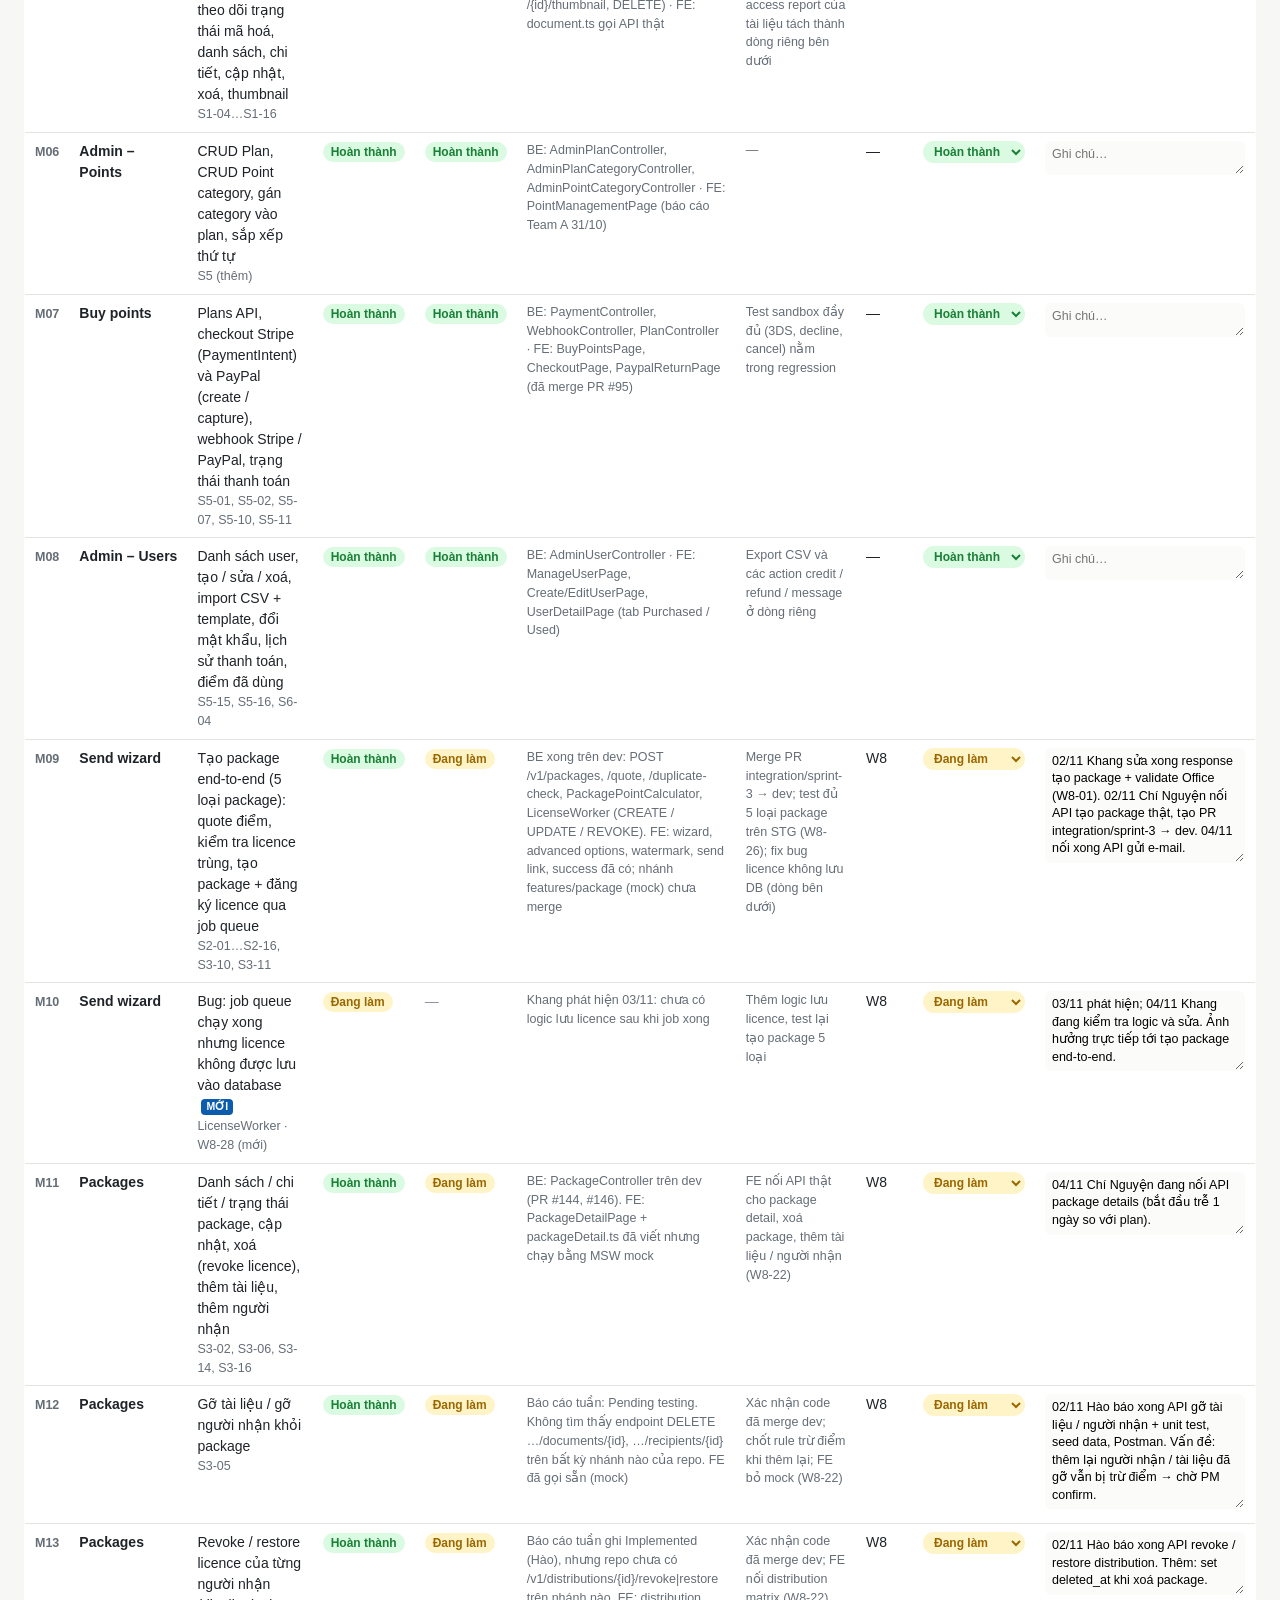
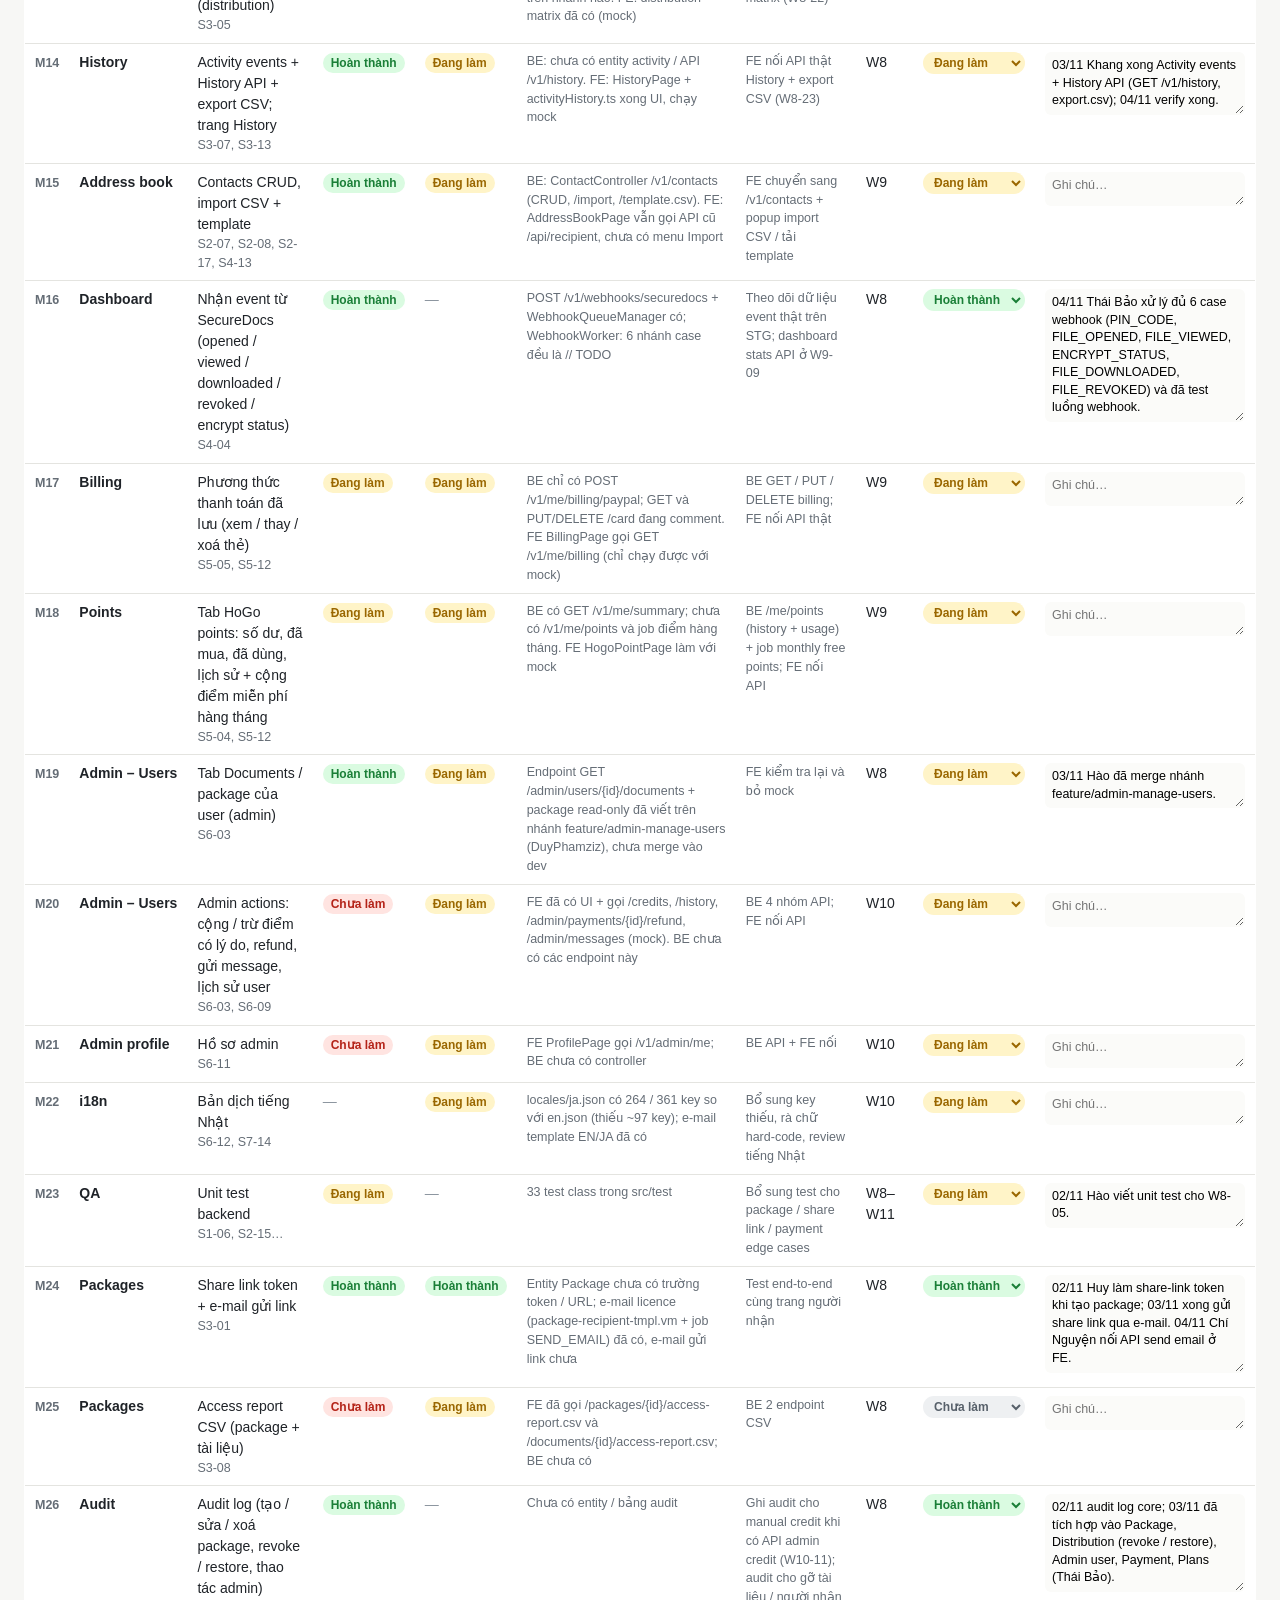
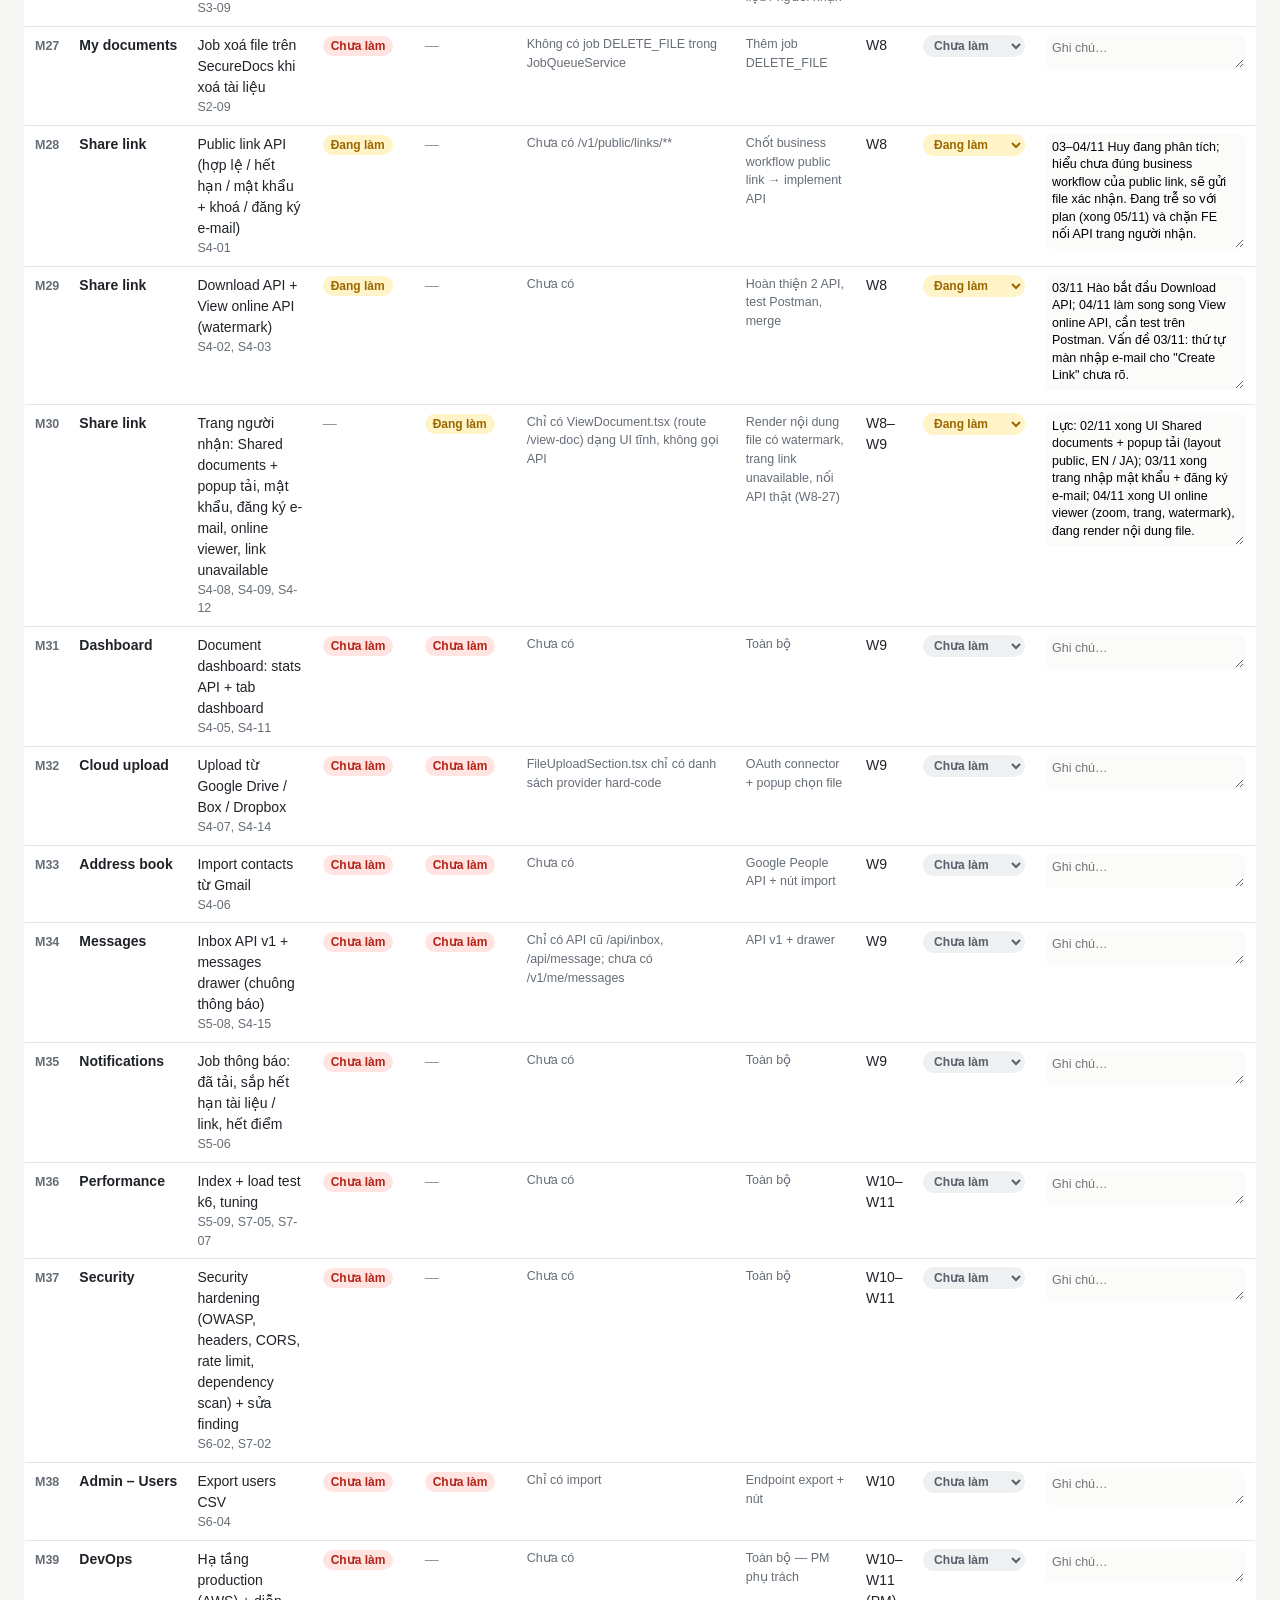
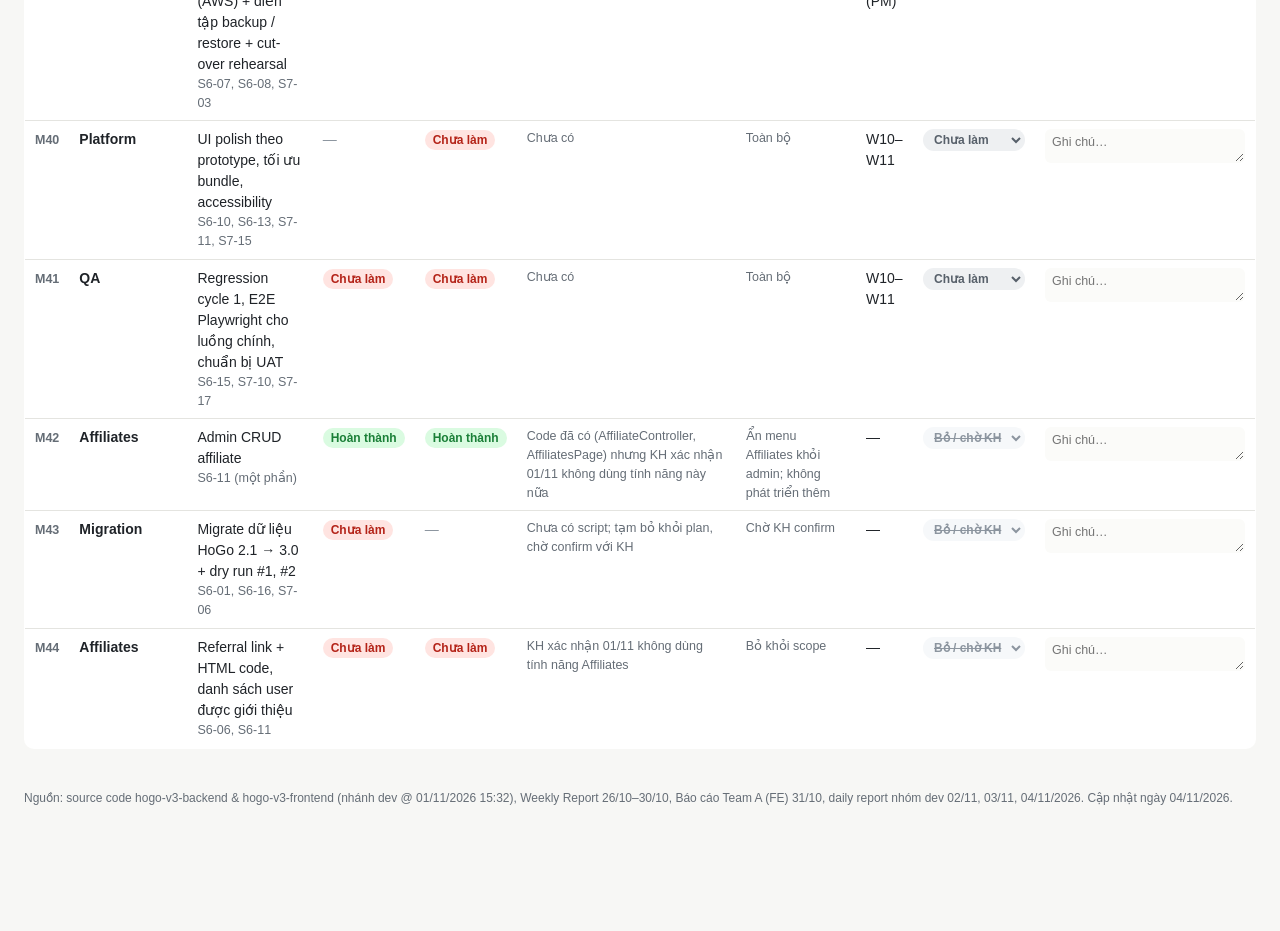
==== commit da26b8cf: "Update the W8–W11 plan and module status to the 4 Nov report. Refresh the overview so the published " ====
--- a/HoGo3_Module_Status.html
+++ b/HoGo3_Module_Status.html
@@ -34,82 +34,175 @@
 .load{display:flex;align-items:center;gap:8px}.load .bar{flex:1;min-width:80px}
 footer{margin-top:40px;color:var(--mute);font-size:12px}
 @media print{.chips,input.search{display:none}th{position:static}}
-</style></head><body><div class="wrap">
+
+.wrap{max-width:1440px}
+
+.toolbar{position:fixed;bottom:0;left:0;right:0;z-index:20;display:flex;gap:8px;flex-wrap:wrap;align-items:center;background:rgba(255,255,255,.97);padding:10px 24px;border-top:1px solid var(--line);box-shadow:0 -2px 8px rgba(0,0,0,.05)}
+body{padding-bottom:64px}
+.toolbar button{border:1px solid var(--line);background:#fff;border-radius:8px;padding:6px 12px;font:inherit;cursor:pointer}
+.toolbar button.pri{background:var(--acc);color:#fff;border-color:var(--acc)}
+.toolbar button:hover{filter:brightness(.97)}
+.toolbar .stamp{color:var(--mute);font-size:12.5px;margin-left:auto}
+.toolbar .dirty{color:#b42318;font-weight:600}
+select.st{font:inherit;font-size:12px;font-weight:600;border-radius:999px;padding:2px 6px;border:1px solid transparent;cursor:pointer;max-width:150px}
+select.st.N{background:#eef0f2;color:#57606a}
+select.st.P{background:var(--prog-bg);color:var(--prog)}
+select.st.D{background:var(--done-bg);color:var(--done)}
+select.st.L{background:#fff1ea;color:#c4320a}
+select.st.B{background:var(--none-bg);color:var(--none)}
+select.st.O{background:#f6f8fa;color:#8c959f;text-decoration:line-through}
+textarea.nt{width:100%;min-width:200px;min-height:34px;font:inherit;font-size:12.5px;line-height:1.4;border:1px solid transparent;border-radius:6px;padding:4px 6px;background:#fbfbf9;resize:vertical;overflow:hidden}
+textarea.nt:hover{border-color:var(--line)}
+textarea.nt:focus{outline:none;border-color:var(--acc);background:#fff}
+td.stc{white-space:nowrap}
+tr[data-id]>td:first-child{white-space:nowrap}
+td.stc .upd{display:block;font-size:11px;color:var(--mute);margin-top:3px}
+tr.chg td.stc{box-shadow:inset 3px 0 0 #d4a72c}
+.newtag{display:inline-block;font-size:10.5px;font-weight:700;color:#fff;background:#0b5cad;border-radius:4px;padding:0 5px;margin-left:4px;vertical-align:1px}
+@media print{.toolbar{display:none}textarea.nt{border:none;background:none;resize:none}select.st{appearance:none;-webkit-appearance:none}}
+
+</style></head><body data-store="hogo3-module-status" data-file="HoGo3_Module_Status"><div class="wrap">
 <h1>HoGo v3 — Tình trạng module / feature</h1>
-<p class="sub">Đối chiếu source code thực tế với báo cáo tuần 26/10–30/10 và plan 8 sprint · cập nhật 01/11/2026 (v2: Affiliates bỏ, Migration chờ KH, DevOps do PM)</p>
+<p class="sub">Cập nhật 04/11/2026 theo daily report 02/11 – 04/11 (bản trước: đối chiếu source code 01/11). Các dòng thay đổi từ báo cáo chưa đối chiếu lại code — cột Note ghi rõ nguồn và ngày.</p>
 <div class="kpis">
-<div class="kpi"><b>43</b><span>feature / hạng mục theo dõi</span></div>
-<div class="kpi"><b style="color:var(--done)">8</b><span>Hoàn thành (BE + FE trên dev)</span></div>
-<div class="kpi"><b style="color:var(--prog)">14</b><span>Đang làm (một phía xong / chưa merge / còn mock)</span></div>
-<div class="kpi"><b style="color:var(--none)">18</b><span>Chưa làm</span></div>
-<div class="kpi"><b style="color:#57606a">3</b><span>Bỏ / chờ KH confirm (Affiliates, Migration)</span></div>
+<div class="kpi"><b id="k-all">44</b><span>feature / hạng mục theo dõi</span></div>
+<div class="kpi"><b style="color:var(--done)" id="k-D">11</b><span>Hoàn thành</span></div>
+<div class="kpi"><b style="color:var(--prog)" id="k-P">17</b><span>Đang làm</span></div>
+<div class="kpi"><b style="color:var(--none)" id="k-N">13</b><span>Chưa làm</span></div>
+<div class="kpi"><b style="color:var(--none)" id="k-B">0</b><span>Blocked</span></div>
+<div class="kpi"><b style="color:#57606a" id="k-O">3</b><span>Bỏ / chờ KH</span></div>
 </div>
-<div class="bar" style="height:12px"><i style="width:18.6%;background:var(--done)"></i><i style="width:32.6%;background:#d4a72c"></i><i style="width:41.9%;background:#e5534b"></i><i style="width:7.0%;background:#c9ced4"></i></div>
-<p class="small">Quy ước: <b>Hoàn thành</b> = code đã merge vào nhánh dev và FE gọi API thật. <b>Đang làm</b> = một phía xong, hoặc code nằm ở nhánh chưa merge, hoặc FE còn chạy mock. <b>Chưa làm</b> = không tìm thấy code. Điểm % chỉ đếm số hạng mục, không phải khối lượng.</p>
-
-<h2>Điểm lệch giữa báo cáo và source code</h2>
-<div class="note warn"><ul style="margin:4px 0;padding-left:18px"><li><b>Revoke / restore distribution và gỡ tài liệu / người nhận:</b> Báo cáo tuần ghi Implemented / Pending testing, nhưng không có endpoint nào trên bất kỳ nhánh nào của hogo-v3-backend. Cần push code.</li><li><b>Admin – documents / package của user:</b> Đã code trên nhánh feature/admin-manage-users nhưng chưa merge vào dev.</li><li><b>Address book (FE):</b> FE vẫn gọi API cũ <code>/api/recipient</code> thay vì <code>/v1/contacts</code> đã làm xong ở BE.</li><li><b>FE gọi endpoint BE chưa có:</b> <code>/v1/history</code>, <code>/v1/me/billing</code> (GET), <code>/access-report.csv</code>, <code>/admin/users/{id}/credits|history</code>, <code>/admin/payments/{id}/refund</code>, <code>/admin/messages</code>, <code>/v1/admin/me</code> — hiện chỉ chạy được khi bật MSW mock.</li><li><b>WebhookWorker SecureDocs:</b> Endpoint nhận webhook đã có nhưng 6 case xử lý event đều là <code>// TODO</code> → dashboard / trạng thái mở tài liệu chưa có dữ liệu.</li><li><b>Nhánh FE features/package:</b> 3 commit (mock data cho send wizard) chưa merge vào dev.</li></ul></div>
+<div class="bar" style="height:12px" id="pbar"></div>
+<p class="small">Số liệu KPI và thanh tiến độ tự tính lại theo cột <b>Status</b>. Quy ước: <b>Hoàn thành</b> = code đã merge vào dev và FE gọi API thật (hoặc phần việc chỉ có BE đã xong). <b>Đang làm</b> = một phía xong, chưa merge, hoặc FE còn chạy mock. <b>Chưa làm</b> = chưa có code. Điểm % chỉ đếm số hạng mục, không phải khối lượng.</p>
+
+<h2>Thay đổi 01/11 → 04/11 (theo daily report)</h2>
+<div class="note"><ul style="margin:4px 0;padding-left:18px">
+<li><b>Sang Hoàn thành:</b> Share link token + e-mail gửi link (Huy BE, Chí Nguyện FE), Audit log (Thái Bảo), SecureDocs event ingestion — 6 case webhook (Thái Bảo).</li>
+<li><b>BE xong, chờ FE:</b> gỡ tài liệu / người nhận + revoke / restore (Hào), History API + export CSV (Khang), tab documents của admin (đã merge 03/11).</li>
+<li><b>Bắt đầu làm:</b> Public link API (Huy), Download + View online API (Hào), các trang người nhận (Lực — đã xong UI 3 / 5 màn).</li>
+<li><b>Mới phát sinh:</b> bug licence không được lưu vào DB sau khi job queue chạy xong (Khang đang sửa) — dòng M10.</li>
+</ul></div>
+<h3>Cần PM quyết / theo dõi</h3>
+<div class="note warn"><ul style="margin:4px 0;padding-left:18px">
+<li><b>Thêm lại người nhận / tài liệu đã gỡ có trừ điểm không?</b> Hiện vẫn trừ — Hào chờ confirm từ 02/11.</li>
+<li><b>Business workflow public link:</b> Huy hiểu chưa đúng, sẽ gửi file xác nhận. Public link API đang trễ và là phụ thuộc của Lực (nối API trang người nhận, W8-27).</li>
+<li><b>Thứ tự màn nhập e-mail của "Create Link":</b> Hào hỏi từ 03/11.</li>
+<li><b>Thái Bảo đã xong việc tuần</b> từ 04/11 và xin thêm task (còn ~12h trong T5–T6).</li>
+<li><b>Cần xác nhận đã merge vào dev:</b> PR integration/sprint-3 (Chí Nguyện), code W8-05 của Hào — trước đó (01/11) không thấy trên repo.</li>
+</ul></div>
+<details class="card"><summary><b>Điểm lệch giữa báo cáo và source code (bản 01/11)</b> — trạng thái 04/11</summary><ul style="margin:8px 0;padding-left:18px">
+<li>Revoke / restore, gỡ tài liệu / người nhận không có trên repo → <b>02/11 Hào báo đã xong, cần xác nhận đã push / merge.</b></li>
+<li>Nhánh feature/admin-manage-users chưa merge → <b>đã merge 03/11.</b></li>
+<li>Address book FE vẫn gọi /api/recipient → <b>chưa đổi (W9).</b></li>
+<li>FE gọi endpoint BE chưa có → <b>/v1/history đã có (03/11);</b> còn /v1/me/billing GET, access-report.csv, admin credits / history / refund / messages, /v1/admin/me.</li>
+<li>WebhookWorker 6 case TODO → <b>đã xử lý 04/11.</b></li>
+<li>Nhánh FE features/package chưa merge → <b>02/11 đã tạo PR integration/sprint-3 → dev.</b></li>
+</ul></details>
 
 <h2>Chi tiết</h2>
+<div class="toolbar">
+<button class="pri" id="btn-save" title="Tải về bản HTML đã gồm status và note hiện tại">💾 Lưu file HTML</button>
+<button id="btn-csv" title="Xuất các bảng có cột Status / Note ra CSV (mở bằng Excel)">⬇ Xuất CSV</button>
+<button id="btn-reset" title="Xoá bản nháp tự lưu trong trình duyệt">↺ Bỏ thay đổi chưa lưu</button>
+<span class="stamp" id="stamp"></span>
+</div>
+<p class="small" style="margin:0 0 14px">Sửa trực tiếp cột <b>Status</b> và <b>Note</b>. Mọi thay đổi được tự lưu trong trình duyệt này; bấm <b>Lưu file HTML</b> để tải về bản đã cập nhật (gửi cho người khác hoặc ghi đè file cũ).</p>
+
 <div class="chips">
-<button class="chip on" data-f="all">Tất cả (43)</button>
-<button class="chip" data-f="D">Hoàn thành (8)</button>
-<button class="chip" data-f="P">Đang làm (14)</button>
-<button class="chip" data-f="N">Chưa làm (18)</button>
-<button class="chip" data-f="O">Bỏ / chờ KH (3)</button>
-<input class="search" placeholder="Tìm module, endpoint, mã task…" id="q">
+<button class="chip on" data-f="all">Tất cả (<span id="c-all">44</span>)</button>
+<button class="chip" data-f="D">Hoàn thành (<span id="c-D">11</span>)</button>
+<button class="chip" data-f="P">Đang làm (<span id="c-P">17</span>)</button>
+<button class="chip" data-f="N">Chưa làm (<span id="c-N">13</span>)</button>
+<button class="chip" data-f="B">Blocked (<span id="c-B">0</span>)</button>
+<button class="chip" data-f="O">Bỏ / chờ KH (<span id="c-O">3</span>)</button>
+<input class="search" placeholder="Tìm module, endpoint, mã task, note…" id="q">
 </div>
-<table id="t"><thead><tr><th>Tổng</th><th>Module</th><th>Feature</th><th>BE</th><th>FE</th><th>Bằng chứng trong code</th><th>Việc còn lại</th><th>Tuần</th></tr></thead>
-<tbody><tr data-s="D"><td><span class="pill D">Hoàn thành</span></td><td><b>Nền tảng</b></td><td>Foundation: kiến trúc, Flyway, job queue, SecureDocs client, CI/CD, app shell FE, theme, i18n setup<div class="small">S0</div></td>
-<td><span class="pill D">Hoàn thành</span></td><td><span class="pill D">Hoàn thành</span></td><td class="small">Sprint 0 đã nghiệm thu trước 12/10</td><td class="small">—</td><td>—</td></tr><tr data-s="D"><td><span class="pill D">Hoàn thành</span></td><td><b>Authentication</b></td><td>Đăng nhập JWT (login / refresh / logout / me), đăng ký + xác thực tài khoản, quên / đặt lại mật khẩu, Google OAuth, khoá đăng nhập sau 5 lần sai, đổi mật khẩu<div class="small">S1-01…S1-11</div></td>
-<td><span class="pill D">Hoàn thành</span></td><td><span class="pill D">Hoàn thành</span></td><td class="small">BE: AuthController, AuthenticateController, RefreshTokenService, LoginAttemptService · FE: Login / SignUp / Forgot / Reset / AccountVerification + RequireAuth, SessionGate</td><td class="small">—</td><td>—</td></tr><tr data-s="D"><td><span class="pill D">Hoàn thành</span></td><td><b>Account settings</b></td><td>Đổi e-mail (gửi xác nhận + verify)<div class="small">S1-07, S5-13</div></td>
-<td><span class="pill D">Hoàn thành</span></td><td><span class="pill D">Hoàn thành</span></td><td class="small">BE: POST /v1/me/email-change, /v1/auth/verify-email · FE: ChangeEmailPage, EmailVerificationPage</td><td class="small">—</td><td>—</td></tr><tr data-s="D"><td><span class="pill D">Hoàn thành</span></td><td><b>Account settings</b></td><td>Profile &amp; preferences<div class="small">S1-16</div></td>
-<td><span class="pill D">Hoàn thành</span></td><td><span class="pill D">Hoàn thành</span></td><td class="small">BE: GET/PUT /v1/me/settings · FE: accountSettings.ts gọi API thật</td><td class="small">—</td><td>—</td></tr><tr data-s="D"><td><span class="pill D">Hoàn thành</span></td><td><b>My documents</b></td><td>Upload qua SecureDocs + theo dõi trạng thái mã hoá, danh sách, chi tiết, cập nhật, xoá, thumbnail<div class="small">S1-04…S1-16</div></td>
-<td><span class="pill D">Hoàn thành</span></td><td><span class="pill D">Hoàn thành</span></td><td class="small">BE: DocumentController (/upload, /upload/{id}/status, /{id}, /{id}/thumbnail, DELETE) · FE: document.ts gọi API thật</td><td class="small">Job xoá file trên SecureDocs và access report của tài liệu tách thành dòng riêng bên dưới</td><td>—</td></tr><tr data-s="D"><td><span class="pill D">Hoàn thành</span></td><td><b>Admin – Points</b></td><td>CRUD Plan, CRUD Point category, gán category vào plan, sắp xếp thứ tự<div class="small">S5 (thêm)</div></td>
-<td><span class="pill D">Hoàn thành</span></td><td><span class="pill D">Hoàn thành</span></td><td class="small">BE: AdminPlanController, AdminPlanCategoryController, AdminPointCategoryController · FE: PointManagementPage (báo cáo Team A 31/10)</td><td class="small">—</td><td>—</td></tr><tr data-s="D"><td><span class="pill D">Hoàn thành</span></td><td><b>Buy points</b></td><td>Plans API, checkout Stripe (PaymentIntent) và PayPal (create / capture), webhook Stripe / PayPal, trạng thái thanh toán<div class="small">S5-01, S5-02, S5-07, S5-10, S5-11</div></td>
-<td><span class="pill D">Hoàn thành</span></td><td><span class="pill D">Hoàn thành</span></td><td class="small">BE: PaymentController, WebhookController, PlanController · FE: BuyPointsPage, CheckoutPage, PaypalReturnPage (đã merge PR #95)</td><td class="small">Test sandbox đầy đủ (3DS, decline, cancel) nằm trong regression</td><td>—</td></tr><tr data-s="D"><td><span class="pill D">Hoàn thành</span></td><td><b>Admin – Users</b></td><td>Danh sách user, tạo / sửa / xoá, import CSV + template, đổi mật khẩu, lịch sử thanh toán, điểm đã dùng<div class="small">S5-15, S5-16, S6-04</div></td>
-<td><span class="pill D">Hoàn thành</span></td><td><span class="pill D">Hoàn thành</span></td><td class="small">BE: AdminUserController · FE: ManageUserPage, Create/EditUserPage, UserDetailPage (tab Purchased / Used)</td><td class="small">Export CSV và các action credit / refund / message ở dòng riêng</td><td>—</td></tr><tr data-s="P"><td><span class="pill P">Đang làm</span></td><td><b>Send wizard</b></td><td>Tạo package end-to-end (5 loại package): quote điểm, kiểm tra licence trùng, tạo package + đăng ký licence qua job queue<div class="small">S2-01…S2-16, S3-10, S3-11</div></td>
-<td><span class="pill D">Hoàn thành</span></td><td><span class="pill P">Đang làm</span></td><td class="small">BE xong trên dev: POST /v1/packages, /quote, /duplicate-check, PackagePointCalculator, LicenseWorker (CREATE / UPDATE / REVOKE). FE: wizard, advanced options, watermark, send link, success đã có; nhánh features/package (mock) chưa merge</td><td class="small">BE sửa response tạo package và validate file Office (FE đang chờ); FE merge features/package và nối API thật; test đủ 5 loại package với SecureDocs STG</td><td>W8</td></tr><tr data-s="P"><td><span class="pill P">Đang làm</span></td><td><b>Packages</b></td><td>Danh sách / chi tiết / trạng thái package, cập nhật, xoá (revoke licence), thêm tài liệu, thêm người nhận<div class="small">S3-02, S3-06, S3-14, S3-16</div></td>
-<td><span class="pill D">Hoàn thành</span></td><td><span class="pill P">Đang làm</span></td><td class="small">BE: PackageController trên dev (PR #144, #146). FE: PackageDetailPage + packageDetail.ts đã viết nhưng chạy bằng MSW mock</td><td class="small">FE nối API thật cho package detail, xoá package, thêm tài liệu / người nhận</td><td>W8</td></tr><tr data-s="P"><td><span class="pill P">Đang làm</span></td><td><b>Packages</b></td><td>Gỡ tài liệu / gỡ người nhận khỏi package<div class="small">S3-05</div></td>
-<td><span class="pill P">Đang làm</span></td><td><span class="pill P">Đang làm</span></td><td class="small">Báo cáo tuần: Pending testing. Không tìm thấy endpoint DELETE …/documents/{id}, …/recipients/{id} trên bất kỳ nhánh nào của repo. FE đã gọi sẵn (mock)</td><td class="small">Push code lên nhánh, test, merge; FE bỏ mock</td><td>W8</td></tr><tr data-s="P"><td><span class="pill P">Đang làm</span></td><td><b>Packages</b></td><td>Revoke / restore licence của từng người nhận (distribution)<div class="small">S3-05</div></td>
-<td><span class="pill P">Đang làm</span></td><td><span class="pill P">Đang làm</span></td><td class="small">Báo cáo tuần ghi Implemented (Hào), nhưng repo chưa có /v1/distributions/{id}/revoke|restore trên nhánh nào. FE: distribution matrix đã có (mock)</td><td class="small">Push + review + merge; nối FE</td><td>W8</td></tr><tr data-s="P"><td><span class="pill P">Đang làm</span></td><td><b>History</b></td><td>Activity events + History API + export CSV; trang History<div class="small">S3-07, S3-13</div></td>
-<td><span class="pill N">Chưa làm</span></td><td><span class="pill P">Đang làm</span></td><td class="small">BE: chưa có entity activity / API /v1/history. FE: HistoryPage + activityHistory.ts xong UI, chạy mock</td><td class="small">BE ghi event (send, link, upload, points, sign-in) + GET /v1/history + export.csv; FE nối API</td><td>W8</td></tr><tr data-s="P"><td><span class="pill P">Đang làm</span></td><td><b>Address book</b></td><td>Contacts CRUD, import CSV + template<div class="small">S2-07, S2-08, S2-17, S4-13</div></td>
-<td><span class="pill D">Hoàn thành</span></td><td><span class="pill P">Đang làm</span></td><td class="small">BE: ContactController /v1/contacts (CRUD, /import, /template.csv). FE: AddressBookPage vẫn gọi API cũ /api/recipient, chưa có menu Import</td><td class="small">FE chuyển sang /v1/contacts + popup import CSV / tải template</td><td>W9</td></tr><tr data-s="P"><td><span class="pill P">Đang làm</span></td><td><b>Dashboard</b></td><td>Nhận event từ SecureDocs (opened / viewed / downloaded / revoked / encrypt status)<div class="small">S4-04</div></td>
-<td><span class="pill P">Đang làm</span></td><td><span class="X">—</span></td><td class="small">POST /v1/webhooks/securedocs + WebhookQueueManager có; WebhookWorker: 6 nhánh case đều là // TODO</td><td class="small">Xử lý từng event → cập nhật distribution / document, idempotent</td><td>W8</td></tr><tr data-s="P"><td><span class="pill P">Đang làm</span></td><td><b>Billing</b></td><td>Phương thức thanh toán đã lưu (xem / thay / xoá thẻ)<div class="small">S5-05, S5-12</div></td>
-<td><span class="pill P">Đang làm</span></td><td><span class="pill P">Đang làm</span></td><td class="small">BE chỉ có POST /v1/me/billing/paypal; GET và PUT/DELETE /card đang comment. FE BillingPage gọi GET /v1/me/billing (chỉ chạy được với mock)</td><td class="small">BE GET / PUT / DELETE billing; FE nối API thật</td><td>W9</td></tr><tr data-s="P"><td><span class="pill P">Đang làm</span></td><td><b>Points</b></td><td>Tab HoGo points: số dư, đã mua, đã dùng, lịch sử + cộng điểm miễn phí hàng tháng<div class="small">S5-04, S5-12</div></td>
-<td><span class="pill P">Đang làm</span></td><td><span class="pill P">Đang làm</span></td><td class="small">BE có GET /v1/me/summary; chưa có /v1/me/points và job điểm hàng tháng. FE HogoPointPage làm với mock</td><td class="small">BE /me/points (history + usage) + job monthly free points; FE nối API</td><td>W9</td></tr><tr data-s="P"><td><span class="pill P">Đang làm</span></td><td><b>Admin – Users</b></td><td>Tab Documents / package của user (admin)<div class="small">S6-03</div></td>
-<td><span class="pill P">Đang làm</span></td><td><span class="pill P">Đang làm</span></td><td class="small">Endpoint GET /admin/users/{id}/documents + package read-only đã viết trên nhánh feature/admin-manage-users (DuyPhamziz), chưa merge vào dev</td><td class="small">Review + merge; FE bỏ mock</td><td>W8</td></tr><tr data-s="P"><td><span class="pill P">Đang làm</span></td><td><b>Admin – Users</b></td><td>Admin actions: cộng / trừ điểm có lý do, refund, gửi message, lịch sử user<div class="small">S6-03, S6-09</div></td>
-<td><span class="pill N">Chưa làm</span></td><td><span class="pill P">Đang làm</span></td><td class="small">FE đã có UI + gọi /credits, /history, /admin/payments/{id}/refund, /admin/messages (mock). BE chưa có các endpoint này</td><td class="small">BE 4 nhóm API; FE nối API</td><td>W10</td></tr><tr data-s="P"><td><span class="pill P">Đang làm</span></td><td><b>Admin profile</b></td><td>Hồ sơ admin<div class="small">S6-11</div></td>
-<td><span class="pill N">Chưa làm</span></td><td><span class="pill P">Đang làm</span></td><td class="small">FE ProfilePage gọi /v1/admin/me; BE chưa có controller</td><td class="small">BE API + FE nối</td><td>W10</td></tr><tr data-s="P"><td><span class="pill P">Đang làm</span></td><td><b>i18n</b></td><td>Bản dịch tiếng Nhật<div class="small">S6-12, S7-14</div></td>
-<td><span class="X">—</span></td><td><span class="pill P">Đang làm</span></td><td class="small">locales/ja.json có 264 / 361 key so với en.json (thiếu ~97 key); e-mail template EN/JA đã có</td><td class="small">Bổ sung key thiếu, rà chữ hard-code, review tiếng Nhật</td><td>W10</td></tr><tr data-s="P"><td><span class="pill P">Đang làm</span></td><td><b>QA</b></td><td>Unit test backend<div class="small">S1-06, S2-15…</div></td>
-<td><span class="pill P">Đang làm</span></td><td><span class="X">—</span></td><td class="small">33 test class trong src/test</td><td class="small">Bổ sung test cho package / share link / payment edge cases</td><td>W8–W11</td></tr><tr data-s="N"><td><span class="pill N">Chưa làm</span></td><td><b>Packages</b></td><td>Share link token + e-mail gửi link<div class="small">S3-01</div></td>
-<td><span class="pill N">Chưa làm</span></td><td><span class="X">—</span></td><td class="small">Entity Package chưa có trường token / URL; e-mail licence (package-recipient-tmpl.vm + job SEND_EMAIL) đã có, e-mail gửi link chưa</td><td class="small">Token ≥128-bit, URL, e-mail link qua SES</td><td>W8</td></tr><tr data-s="N"><td><span class="pill N">Chưa làm</span></td><td><b>Packages</b></td><td>Access report CSV (package + tài liệu)<div class="small">S3-08</div></td>
-<td><span class="pill N">Chưa làm</span></td><td><span class="pill P">Đang làm</span></td><td class="small">FE đã gọi /packages/{id}/access-report.csv và /documents/{id}/access-report.csv; BE chưa có</td><td class="small">BE 2 endpoint CSV</td><td>W8</td></tr><tr data-s="N"><td><span class="pill N">Chưa làm</span></td><td><b>Audit</b></td><td>Audit log (tạo / sửa / xoá package, revoke / restore, thao tác admin)<div class="small">S3-09</div></td>
-<td><span class="pill N">Chưa làm</span></td><td><span class="X">—</span></td><td class="small">Chưa có entity / bảng audit</td><td class="small">Bảng audit + ghi log ở service</td><td>W8</td></tr><tr data-s="N"><td><span class="pill N">Chưa làm</span></td><td><b>My documents</b></td><td>Job xoá file trên SecureDocs khi xoá tài liệu<div class="small">S2-09</div></td>
-<td><span class="pill N">Chưa làm</span></td><td><span class="X">—</span></td><td class="small">Không có job DELETE_FILE trong JobQueueService</td><td class="small">Thêm job DELETE_FILE</td><td>W8</td></tr><tr data-s="N"><td><span class="pill N">Chưa làm</span></td><td><b>Share link</b></td><td>Public link API (hợp lệ / hết hạn / mật khẩu + khoá / đăng ký e-mail)<div class="small">S4-01</div></td>
-<td><span class="pill N">Chưa làm</span></td><td><span class="X">—</span></td><td class="small">Chưa có /v1/public/links/**</td><td class="small">Toàn bộ</td><td>W8</td></tr><tr data-s="N"><td><span class="pill N">Chưa làm</span></td><td><b>Share link</b></td><td>Download API + View online API (watermark)<div class="small">S4-02, S4-03</div></td>
-<td><span class="pill N">Chưa làm</span></td><td><span class="X">—</span></td><td class="small">Chưa có</td><td class="small">Toàn bộ</td><td>W8</td></tr><tr data-s="N"><td><span class="pill N">Chưa làm</span></td><td><b>Share link</b></td><td>Trang người nhận: Shared documents + popup tải, mật khẩu, đăng ký e-mail, online viewer, link unavailable<div class="small">S4-08, S4-09, S4-12</div></td>
-<td><span class="X">—</span></td><td><span class="pill N">Chưa làm</span></td><td class="small">Chỉ có ViewDocument.tsx (route /view-doc) dạng UI tĩnh, không gọi API</td><td class="small">Toàn bộ 5 trang + layout public EN/JA</td><td>W8–W9</td></tr><tr data-s="N"><td><span class="pill N">Chưa làm</span></td><td><b>Dashboard</b></td><td>Document dashboard: stats API + tab dashboard<div class="small">S4-05, S4-11</div></td>
-<td><span class="pill N">Chưa làm</span></td><td><span class="pill N">Chưa làm</span></td><td class="small">Chưa có</td><td class="small">Toàn bộ</td><td>W9</td></tr><tr data-s="N"><td><span class="pill N">Chưa làm</span></td><td><b>Cloud upload</b></td><td>Upload từ Google Drive / Box / Dropbox<div class="small">S4-07, S4-14</div></td>
-<td><span class="pill N">Chưa làm</span></td><td><span class="pill N">Chưa làm</span></td><td class="small">FileUploadSection.tsx chỉ có danh sách provider hard-code</td><td class="small">OAuth connector + popup chọn file</td><td>W9</td></tr><tr data-s="N"><td><span class="pill N">Chưa làm</span></td><td><b>Address book</b></td><td>Import contacts từ Gmail<div class="small">S4-06</div></td>
-<td><span class="pill N">Chưa làm</span></td><td><span class="pill N">Chưa làm</span></td><td class="small">Chưa có</td><td class="small">Google People API + nút import</td><td>W9</td></tr><tr data-s="N"><td><span class="pill N">Chưa làm</span></td><td><b>Messages</b></td><td>Inbox API v1 + messages drawer (chuông thông báo)<div class="small">S5-08, S4-15</div></td>
-<td><span class="pill N">Chưa làm</span></td><td><span class="pill N">Chưa làm</span></td><td class="small">Chỉ có API cũ /api/inbox, /api/message; chưa có /v1/me/messages</td><td class="small">API v1 + drawer</td><td>W9</td></tr><tr data-s="N"><td><span class="pill N">Chưa làm</span></td><td><b>Notifications</b></td><td>Job thông báo: đã tải, sắp hết hạn tài liệu / link, hết điểm<div class="small">S5-06</div></td>
-<td><span class="pill N">Chưa làm</span></td><td><span class="X">—</span></td><td class="small">Chưa có</td><td class="small">Toàn bộ</td><td>W9</td></tr><tr data-s="N"><td><span class="pill N">Chưa làm</span></td><td><b>Performance</b></td><td>Index + load test k6, tuning<div class="small">S5-09, S7-05, S7-07</div></td>
-<td><span class="pill N">Chưa làm</span></td><td><span class="X">—</span></td><td class="small">Chưa có</td><td class="small">Toàn bộ</td><td>W10–W11</td></tr><tr data-s="N"><td><span class="pill N">Chưa làm</span></td><td><b>Security</b></td><td>Security hardening (OWASP, headers, CORS, rate limit, dependency scan) + sửa finding<div class="small">S6-02, S7-02</div></td>
-<td><span class="pill N">Chưa làm</span></td><td><span class="X">—</span></td><td class="small">Chưa có</td><td class="small">Toàn bộ</td><td>W10–W11</td></tr><tr data-s="N"><td><span class="pill N">Chưa làm</span></td><td><b>Admin – Users</b></td><td>Export users CSV<div class="small">S6-04</div></td>
-<td><span class="pill N">Chưa làm</span></td><td><span class="pill N">Chưa làm</span></td><td class="small">Chỉ có import</td><td class="small">Endpoint export + nút</td><td>W10</td></tr><tr data-s="N"><td><span class="pill N">Chưa làm</span></td><td><b>DevOps</b></td><td>Hạ tầng production (AWS) + diễn tập backup / restore + cut-over rehearsal<div class="small">S6-07, S6-08, S7-03</div></td>
-<td><span class="pill N">Chưa làm</span></td><td><span class="X">—</span></td><td class="small">Chưa có</td><td class="small">Toàn bộ — PM phụ trách</td><td>W10–W11 (PM)</td></tr><tr data-s="N"><td><span class="pill N">Chưa làm</span></td><td><b>Platform</b></td><td>UI polish theo prototype, tối ưu bundle, accessibility<div class="small">S6-10, S6-13, S7-11, S7-15</div></td>
-<td><span class="X">—</span></td><td><span class="pill N">Chưa làm</span></td><td class="small">Chưa có</td><td class="small">Toàn bộ</td><td>W10–W11</td></tr><tr data-s="N"><td><span class="pill N">Chưa làm</span></td><td><b>QA</b></td><td>Regression cycle 1, E2E Playwright cho luồng chính, chuẩn bị UAT<div class="small">S6-15, S7-10, S7-17</div></td>
-<td><span class="pill N">Chưa làm</span></td><td><span class="pill N">Chưa làm</span></td><td class="small">Chưa có</td><td class="small">Toàn bộ</td><td>W10–W11</td></tr><tr data-s="O"><td><span class="pill O">Bỏ / chờ KH</span></td><td><b>Affiliates</b></td><td>Admin CRUD affiliate<div class="small">S6-11 (một phần)</div></td>
-<td><span class="pill D">Hoàn thành</span></td><td><span class="pill D">Hoàn thành</span></td><td class="small">Code đã có (AffiliateController, AffiliatesPage) nhưng KH xác nhận 01/11 không dùng tính năng này nữa</td><td class="small">Ẩn menu Affiliates khỏi admin; không phát triển thêm</td><td>—</td></tr><tr data-s="O"><td><span class="pill O">Bỏ / chờ KH</span></td><td><b>Migration</b></td><td>Migrate dữ liệu HoGo 2.1 → 3.0 + dry run #1, #2<div class="small">S6-01, S6-16, S7-06</div></td>
-<td><span class="pill N">Chưa làm</span></td><td><span class="X">—</span></td><td class="small">Chưa có script; tạm bỏ khỏi plan, chờ confirm với KH</td><td class="small">Chờ KH confirm</td><td>—</td></tr><tr data-s="O"><td><span class="pill O">Bỏ / chờ KH</span></td><td><b>Affiliates</b></td><td>Referral link + HTML code, danh sách user được giới thiệu<div class="small">S6-06, S6-11</div></td>
-<td><span class="pill N">Chưa làm</span></td><td><span class="pill N">Chưa làm</span></td><td class="small">KH xác nhận 01/11 không dùng tính năng Affiliates</td><td class="small">Bỏ khỏi scope</td><td>—</td></tr></tbody></table>
+<table id="t" data-cap="Module status"><thead><tr><th>#</th><th>Module</th><th>Feature</th><th>BE</th><th>FE</th><th>Bằng chứng trong code (01/11)</th><th>Việc còn lại</th><th>Tuần</th><th>Status</th><th>Note</th></tr></thead>
+<tbody><tr data-id="M01" data-s="D"><td><b class="small">M01</b></td><td><b>Nền tảng</b></td><td>Foundation: kiến trúc, Flyway, job queue, SecureDocs client, CI/CD, app shell FE, theme, i18n setup<div class="small">S0</div></td><td><span class="pill D">Hoàn thành</span></td><td><span class="pill D">Hoàn thành</span></td><td class="small">Sprint 0 đã nghiệm thu trước 12/10</td><td class="small">—</td><td>—</td><td class="stc"><select class="st D"><option value="D" selected>Hoàn thành</option><option value="P">Đang làm</option><option value="N">Chưa làm</option><option value="B">Blocked</option><option value="O">Bỏ / chờ KH</option></select><span class="upd"></span></td><td><textarea class="nt" rows="1" placeholder="Ghi chú…"></textarea></td></tr><tr data-id="M02" data-s="D"><td><b class="small">M02</b></td><td><b>Authentication</b></td><td>Đăng nhập JWT (login / refresh / logout / me), đăng ký + xác thực tài khoản, quên / đặt lại mật khẩu, Google OAuth, khoá đăng nhập sau 5 lần sai, đổi mật khẩu<div class="small">S1-01…S1-11</div></td><td><span class="pill D">Hoàn thành</span></td><td><span class="pill D">Hoàn thành</span></td><td class="small">BE: AuthController, AuthenticateController, RefreshTokenService, LoginAttemptService · FE: Login / SignUp / Forgot / Reset / AccountVerification + RequireAuth, SessionGate</td><td class="small">—</td><td>—</td><td class="stc"><select class="st D"><option value="D" selected>Hoàn thành</option><option value="P">Đang làm</option><option value="N">Chưa làm</option><option value="B">Blocked</option><option value="O">Bỏ / chờ KH</option></select><span class="upd"></span></td><td><textarea class="nt" rows="1" placeholder="Ghi chú…"></textarea></td></tr><tr data-id="M03" data-s="D"><td><b class="small">M03</b></td><td><b>Account settings</b></td><td>Đổi e-mail (gửi xác nhận + verify)<div class="small">S1-07, S5-13</div></td><td><span class="pill D">Hoàn thành</span></td><td><span class="pill D">Hoàn thành</span></td><td class="small">BE: POST /v1/me/email-change, /v1/auth/verify-email · FE: ChangeEmailPage, EmailVerificationPage</td><td class="small">—</td><td>—</td><td class="stc"><select class="st D"><option value="D" selected>Hoàn thành</option><option value="P">Đang làm</option><option value="N">Chưa làm</option><option value="B">Blocked</option><option value="O">Bỏ / chờ KH</option></select><span class="upd"></span></td><td><textarea class="nt" rows="1" placeholder="Ghi chú…"></textarea></td></tr><tr data-id="M04" data-s="D"><td><b class="small">M04</b></td><td><b>Account settings</b></td><td>Profile &amp; preferences<div class="small">S1-16</div></td><td><span class="pill D">Hoàn thành</span></td><td><span class="pill D">Hoàn thành</span></td><td class="small">BE: GET/PUT /v1/me/settings · FE: accountSettings.ts gọi API thật</td><td class="small">—</td><td>—</td><td class="stc"><select class="st D"><option value="D" selected>Hoàn thành</option><option value="P">Đang làm</option><option value="N">Chưa làm</option><option value="B">Blocked</option><option value="O">Bỏ / chờ KH</option></select><span class="upd"></span></td><td><textarea class="nt" rows="1" placeholder="Ghi chú…"></textarea></td></tr><tr data-id="M05" data-s="D"><td><b class="small">M05</b></td><td><b>My documents</b></td><td>Upload qua SecureDocs + theo dõi trạng thái mã hoá, danh sách, chi tiết, cập nhật, xoá, thumbnail<div class="small">S1-04…S1-16</div></td><td><span class="pill D">Hoàn thành</span></td><td><span class="pill D">Hoàn thành</span></td><td class="small">BE: DocumentController (/upload, /upload/{id}/status, /{id}, /{id}/thumbnail, DELETE) · FE: document.ts gọi API thật</td><td class="small">Job xoá file trên SecureDocs và access report của tài liệu tách thành dòng riêng bên dưới</td><td>—</td><td class="stc"><select class="st D"><option value="D" selected>Hoàn thành</option><option value="P">Đang làm</option><option value="N">Chưa làm</option><option value="B">Blocked</option><option value="O">Bỏ / chờ KH</option></select><span class="upd"></span></td><td><textarea class="nt" rows="1" placeholder="Ghi chú…"></textarea></td></tr><tr data-id="M06" data-s="D"><td><b class="small">M06</b></td><td><b>Admin – Points</b></td><td>CRUD Plan, CRUD Point category, gán category vào plan, sắp xếp thứ tự<div class="small">S5 (thêm)</div></td><td><span class="pill D">Hoàn thành</span></td><td><span class="pill D">Hoàn thành</span></td><td class="small">BE: AdminPlanController, AdminPlanCategoryController, AdminPointCategoryController · FE: PointManagementPage (báo cáo Team A 31/10)</td><td class="small">—</td><td>—</td><td class="stc"><select class="st D"><option value="D" selected>Hoàn thành</option><option value="P">Đang làm</option><option value="N">Chưa làm</option><option value="B">Blocked</option><option value="O">Bỏ / chờ KH</option></select><span class="upd"></span></td><td><textarea class="nt" rows="1" placeholder="Ghi chú…"></textarea></td></tr><tr data-id="M07" data-s="D"><td><b class="small">M07</b></td><td><b>Buy points</b></td><td>Plans API, checkout Stripe (PaymentIntent) và PayPal (create / capture), webhook Stripe / PayPal, trạng thái thanh toán<div class="small">S5-01, S5-02, S5-07, S5-10, S5-11</div></td><td><span class="pill D">Hoàn thành</span></td><td><span class="pill D">Hoàn thành</span></td><td class="small">BE: PaymentController, WebhookController, PlanController · FE: BuyPointsPage, CheckoutPage, PaypalReturnPage (đã merge PR #95)</td><td class="small">Test sandbox đầy đủ (3DS, decline, cancel) nằm trong regression</td><td>—</td><td class="stc"><select class="st D"><option value="D" selected>Hoàn thành</option><option value="P">Đang làm</option><option value="N">Chưa làm</option><option value="B">Blocked</option><option value="O">Bỏ / chờ KH</option></select><span class="upd"></span></td><td><textarea class="nt" rows="1" placeholder="Ghi chú…"></textarea></td></tr><tr data-id="M08" data-s="D"><td><b class="small">M08</b></td><td><b>Admin – Users</b></td><td>Danh sách user, tạo / sửa / xoá, import CSV + template, đổi mật khẩu, lịch sử thanh toán, điểm đã dùng<div class="small">S5-15, S5-16, S6-04</div></td><td><span class="pill D">Hoàn thành</span></td><td><span class="pill D">Hoàn thành</span></td><td class="small">BE: AdminUserController · FE: ManageUserPage, Create/EditUserPage, UserDetailPage (tab Purchased / Used)</td><td class="small">Export CSV và các action credit / refund / message ở dòng riêng</td><td>—</td><td class="stc"><select class="st D"><option value="D" selected>Hoàn thành</option><option value="P">Đang làm</option><option value="N">Chưa làm</option><option value="B">Blocked</option><option value="O">Bỏ / chờ KH</option></select><span class="upd"></span></td><td><textarea class="nt" rows="1" placeholder="Ghi chú…"></textarea></td></tr><tr data-id="M09" data-s="P"><td><b class="small">M09</b></td><td><b>Send wizard</b></td><td>Tạo package end-to-end (5 loại package): quote điểm, kiểm tra licence trùng, tạo package + đăng ký licence qua job queue<div class="small">S2-01…S2-16, S3-10, S3-11</div></td><td><span class="pill D">Hoàn thành</span></td><td><span class="pill P">Đang làm</span></td><td class="small">BE xong trên dev: POST /v1/packages, /quote, /duplicate-check, PackagePointCalculator, LicenseWorker (CREATE / UPDATE / REVOKE). FE: wizard, advanced options, watermark, send link, success đã có; nhánh features/package (mock) chưa merge</td><td class="small">Merge PR integration/sprint-3 → dev; test đủ 5 loại package trên STG (W8-26); fix bug licence không lưu DB (dòng bên dưới)</td><td>W8</td><td class="stc"><select class="st P"><option value="D">Hoàn thành</option><option value="P" selected>Đang làm</option><option value="N">Chưa làm</option><option value="B">Blocked</option><option value="O">Bỏ / chờ KH</option></select><span class="upd"></span></td><td><textarea class="nt" rows="1" placeholder="Ghi chú…">02/11 Khang sửa xong response tạo package + validate Office (W8-01). 02/11 Chí Nguyện nối API tạo package thật, tạo PR integration/sprint-3 → dev. 04/11 nối xong API gửi e-mail.</textarea></td></tr><tr data-id="M10" data-s="P"><td><b class="small">M10</b></td><td><b>Send wizard</b></td><td>Bug: job queue chạy xong nhưng licence không được lưu vào database<span class="newtag">MỚI</span><div class="small">LicenseWorker · W8-28 (mới)</div></td><td><span class="pill P">Đang làm</span></td><td><span class="X">—</span></td><td class="small">Khang phát hiện 03/11: chưa có logic lưu licence sau khi job xong</td><td class="small">Thêm logic lưu licence, test lại tạo package 5 loại</td><td>W8</td><td class="stc"><select class="st P"><option value="D">Hoàn thành</option><option value="P" selected>Đang làm</option><option value="N">Chưa làm</option><option value="B">Blocked</option><option value="O">Bỏ / chờ KH</option></select><span class="upd"></span></td><td><textarea class="nt" rows="1" placeholder="Ghi chú…">03/11 phát hiện; 04/11 Khang đang kiểm tra logic và sửa. Ảnh hưởng trực tiếp tới tạo package end-to-end.</textarea></td></tr><tr data-id="M11" data-s="P"><td><b class="small">M11</b></td><td><b>Packages</b></td><td>Danh sách / chi tiết / trạng thái package, cập nhật, xoá (revoke licence), thêm tài liệu, thêm người nhận<div class="small">S3-02, S3-06, S3-14, S3-16</div></td><td><span class="pill D">Hoàn thành</span></td><td><span class="pill P">Đang làm</span></td><td class="small">BE: PackageController trên dev (PR #144, #146). FE: PackageDetailPage + packageDetail.ts đã viết nhưng chạy bằng MSW mock</td><td class="small">FE nối API thật cho package detail, xoá package, thêm tài liệu / người nhận (W8-22)</td><td>W8</td><td class="stc"><select class="st P"><option value="D">Hoàn thành</option><option value="P" selected>Đang làm</option><option value="N">Chưa làm</option><option value="B">Blocked</option><option value="O">Bỏ / chờ KH</option></select><span class="upd"></span></td><td><textarea class="nt" rows="1" placeholder="Ghi chú…">04/11 Chí Nguyện đang nối API package details (bắt đầu trễ 1 ngày so với plan).</textarea></td></tr><tr data-id="M12" data-s="P"><td><b class="small">M12</b></td><td><b>Packages</b></td><td>Gỡ tài liệu / gỡ người nhận khỏi package<div class="small">S3-05</div></td><td><span class="pill D">Hoàn thành</span></td><td><span class="pill P">Đang làm</span></td><td class="small">Báo cáo tuần: Pending testing. Không tìm thấy endpoint DELETE …/documents/{id}, …/recipients/{id} trên bất kỳ nhánh nào của repo. FE đã gọi sẵn (mock)</td><td class="small">Xác nhận code đã merge dev; chốt rule trừ điểm khi thêm lại; FE bỏ mock (W8-22)</td><td>W8</td><td class="stc"><select class="st P"><option value="D">Hoàn thành</option><option value="P" selected>Đang làm</option><option value="N">Chưa làm</option><option value="B">Blocked</option><option value="O">Bỏ / chờ KH</option></select><span class="upd"></span></td><td><textarea class="nt" rows="1" placeholder="Ghi chú…">02/11 Hào báo xong API gỡ tài liệu / người nhận + unit test, seed data, Postman. Vấn đề: thêm lại người nhận / tài liệu đã gỡ vẫn bị trừ điểm → chờ PM confirm.</textarea></td></tr><tr data-id="M13" data-s="P"><td><b class="small">M13</b></td><td><b>Packages</b></td><td>Revoke / restore licence của từng người nhận (distribution)<div class="small">S3-05</div></td><td><span class="pill D">Hoàn thành</span></td><td><span class="pill P">Đang làm</span></td><td class="small">Báo cáo tuần ghi Implemented (Hào), nhưng repo chưa có /v1/distributions/{id}/revoke|restore trên nhánh nào. FE: distribution matrix đã có (mock)</td><td class="small">Xác nhận code đã merge dev; FE nối distribution matrix (W8-22)</td><td>W8</td><td class="stc"><select class="st P"><option value="D">Hoàn thành</option><option value="P" selected>Đang làm</option><option value="N">Chưa làm</option><option value="B">Blocked</option><option value="O">Bỏ / chờ KH</option></select><span class="upd"></span></td><td><textarea class="nt" rows="1" placeholder="Ghi chú…">02/11 Hào báo xong API revoke / restore distribution. Thêm: set deleted_at khi xoá package.</textarea></td></tr><tr data-id="M14" data-s="P"><td><b class="small">M14</b></td><td><b>History</b></td><td>Activity events + History API + export CSV; trang History<div class="small">S3-07, S3-13</div></td><td><span class="pill D">Hoàn thành</span></td><td><span class="pill P">Đang làm</span></td><td class="small">BE: chưa có entity activity / API /v1/history. FE: HistoryPage + activityHistory.ts xong UI, chạy mock</td><td class="small">FE nối API thật History + export CSV (W8-23)</td><td>W8</td><td class="stc"><select class="st P"><option value="D">Hoàn thành</option><option value="P" selected>Đang làm</option><option value="N">Chưa làm</option><option value="B">Blocked</option><option value="O">Bỏ / chờ KH</option></select><span class="upd"></span></td><td><textarea class="nt" rows="1" placeholder="Ghi chú…">03/11 Khang xong Activity events + History API (GET /v1/history, export.csv); 04/11 verify xong.</textarea></td></tr><tr data-id="M15" data-s="P"><td><b class="small">M15</b></td><td><b>Address book</b></td><td>Contacts CRUD, import CSV + template<div class="small">S2-07, S2-08, S2-17, S4-13</div></td><td><span class="pill D">Hoàn thành</span></td><td><span class="pill P">Đang làm</span></td><td class="small">BE: ContactController /v1/contacts (CRUD, /import, /template.csv). FE: AddressBookPage vẫn gọi API cũ /api/recipient, chưa có menu Import</td><td class="small">FE chuyển sang /v1/contacts + popup import CSV / tải template</td><td>W9</td><td class="stc"><select class="st P"><option value="D">Hoàn thành</option><option value="P" selected>Đang làm</option><option value="N">Chưa làm</option><option value="B">Blocked</option><option value="O">Bỏ / chờ KH</option></select><span class="upd"></span></td><td><textarea class="nt" rows="1" placeholder="Ghi chú…"></textarea></td></tr><tr data-id="M16" data-s="D"><td><b class="small">M16</b></td><td><b>Dashboard</b></td><td>Nhận event từ SecureDocs (opened / viewed / downloaded / revoked / encrypt status)<div class="small">S4-04</div></td><td><span class="pill D">Hoàn thành</span></td><td><span class="X">—</span></td><td class="small">POST /v1/webhooks/securedocs + WebhookQueueManager có; WebhookWorker: 6 nhánh case đều là // TODO</td><td class="small">Theo dõi dữ liệu event thật trên STG; dashboard stats API ở W9-09</td><td>W8</td><td class="stc"><select class="st D"><option value="D" selected>Hoàn thành</option><option value="P">Đang làm</option><option value="N">Chưa làm</option><option value="B">Blocked</option><option value="O">Bỏ / chờ KH</option></select><span class="upd"></span></td><td><textarea class="nt" rows="1" placeholder="Ghi chú…">04/11 Thái Bảo xử lý đủ 6 case webhook (PIN_CODE, FILE_OPENED, FILE_VIEWED, ENCRYPT_STATUS, FILE_DOWNLOADED, FILE_REVOKED) và đã test luồng webhook.</textarea></td></tr><tr data-id="M17" data-s="P"><td><b class="small">M17</b></td><td><b>Billing</b></td><td>Phương thức thanh toán đã lưu (xem / thay / xoá thẻ)<div class="small">S5-05, S5-12</div></td><td><span class="pill P">Đang làm</span></td><td><span class="pill P">Đang làm</span></td><td class="small">BE chỉ có POST /v1/me/billing/paypal; GET và PUT/DELETE /card đang comment. FE BillingPage gọi GET /v1/me/billing (chỉ chạy được với mock)</td><td class="small">BE GET / PUT / DELETE billing; FE nối API thật</td><td>W9</td><td class="stc"><select class="st P"><option value="D">Hoàn thành</option><option value="P" selected>Đang làm</option><option value="N">Chưa làm</option><option value="B">Blocked</option><option value="O">Bỏ / chờ KH</option></select><span class="upd"></span></td><td><textarea class="nt" rows="1" placeholder="Ghi chú…"></textarea></td></tr><tr data-id="M18" data-s="P"><td><b class="small">M18</b></td><td><b>Points</b></td><td>Tab HoGo points: số dư, đã mua, đã dùng, lịch sử + cộng điểm miễn phí hàng tháng<div class="small">S5-04, S5-12</div></td><td><span class="pill P">Đang làm</span></td><td><span class="pill P">Đang làm</span></td><td class="small">BE có GET /v1/me/summary; chưa có /v1/me/points và job điểm hàng tháng. FE HogoPointPage làm với mock</td><td class="small">BE /me/points (history + usage) + job monthly free points; FE nối API</td><td>W9</td><td class="stc"><select class="st P"><option value="D">Hoàn thành</option><option value="P" selected>Đang làm</option><option value="N">Chưa làm</option><option value="B">Blocked</option><option value="O">Bỏ / chờ KH</option></select><span class="upd"></span></td><td><textarea class="nt" rows="1" placeholder="Ghi chú…"></textarea></td></tr><tr data-id="M19" data-s="P"><td><b class="small">M19</b></td><td><b>Admin – Users</b></td><td>Tab Documents / package của user (admin)<div class="small">S6-03</div></td><td><span class="pill D">Hoàn thành</span></td><td><span class="pill P">Đang làm</span></td><td class="small">Endpoint GET /admin/users/{id}/documents + package read-only đã viết trên nhánh feature/admin-manage-users (DuyPhamziz), chưa merge vào dev</td><td class="small">FE kiểm tra lại và bỏ mock</td><td>W8</td><td class="stc"><select class="st P"><option value="D">Hoàn thành</option><option value="P" selected>Đang làm</option><option value="N">Chưa làm</option><option value="B">Blocked</option><option value="O">Bỏ / chờ KH</option></select><span class="upd"></span></td><td><textarea class="nt" rows="1" placeholder="Ghi chú…">03/11 Hào đã merge nhánh feature/admin-manage-users.</textarea></td></tr><tr data-id="M20" data-s="P"><td><b class="small">M20</b></td><td><b>Admin – Users</b></td><td>Admin actions: cộng / trừ điểm có lý do, refund, gửi message, lịch sử user<div class="small">S6-03, S6-09</div></td><td><span class="pill N">Chưa làm</span></td><td><span class="pill P">Đang làm</span></td><td class="small">FE đã có UI + gọi /credits, /history, /admin/payments/{id}/refund, /admin/messages (mock). BE chưa có các endpoint này</td><td class="small">BE 4 nhóm API; FE nối API</td><td>W10</td><td class="stc"><select class="st P"><option value="D">Hoàn thành</option><option value="P" selected>Đang làm</option><option value="N">Chưa làm</option><option value="B">Blocked</option><option value="O">Bỏ / chờ KH</option></select><span class="upd"></span></td><td><textarea class="nt" rows="1" placeholder="Ghi chú…"></textarea></td></tr><tr data-id="M21" data-s="P"><td><b class="small">M21</b></td><td><b>Admin profile</b></td><td>Hồ sơ admin<div class="small">S6-11</div></td><td><span class="pill N">Chưa làm</span></td><td><span class="pill P">Đang làm</span></td><td class="small">FE ProfilePage gọi /v1/admin/me; BE chưa có controller</td><td class="small">BE API + FE nối</td><td>W10</td><td class="stc"><select class="st P"><option value="D">Hoàn thành</option><option value="P" selected>Đang làm</option><option value="N">Chưa làm</option><option value="B">Blocked</option><option value="O">Bỏ / chờ KH</option></select><span class="upd"></span></td><td><textarea class="nt" rows="1" placeholder="Ghi chú…"></textarea></td></tr><tr data-id="M22" data-s="P"><td><b class="small">M22</b></td><td><b>i18n</b></td><td>Bản dịch tiếng Nhật<div class="small">S6-12, S7-14</div></td><td><span class="X">—</span></td><td><span class="pill P">Đang làm</span></td><td class="small">locales/ja.json có 264 / 361 key so với en.json (thiếu ~97 key); e-mail template EN/JA đã có</td><td class="small">Bổ sung key thiếu, rà chữ hard-code, review tiếng Nhật</td><td>W10</td><td class="stc"><select class="st P"><option value="D">Hoàn thành</option><option value="P" selected>Đang làm</option><option value="N">Chưa làm</option><option value="B">Blocked</option><option value="O">Bỏ / chờ KH</option></select><span class="upd"></span></td><td><textarea class="nt" rows="1" placeholder="Ghi chú…"></textarea></td></tr><tr data-id="M23" data-s="P"><td><b class="small">M23</b></td><td><b>QA</b></td><td>Unit test backend<div class="small">S1-06, S2-15…</div></td><td><span class="pill P">Đang làm</span></td><td><span class="X">—</span></td><td class="small">33 test class trong src/test</td><td class="small">Bổ sung test cho package / share link / payment edge cases</td><td>W8–W11</td><td class="stc"><select class="st P"><option value="D">Hoàn thành</option><option value="P" selected>Đang làm</option><option value="N">Chưa làm</option><option value="B">Blocked</option><option value="O">Bỏ / chờ KH</option></select><span class="upd"></span></td><td><textarea class="nt" rows="1" placeholder="Ghi chú…">02/11 Hào viết unit test cho W8-05.</textarea></td></tr><tr data-id="M24" data-s="D"><td><b class="small">M24</b></td><td><b>Packages</b></td><td>Share link token + e-mail gửi link<div class="small">S3-01</div></td><td><span class="pill D">Hoàn thành</span></td><td><span class="pill D">Hoàn thành</span></td><td class="small">Entity Package chưa có trường token / URL; e-mail licence (package-recipient-tmpl.vm + job SEND_EMAIL) đã có, e-mail gửi link chưa</td><td class="small">Test end-to-end cùng trang người nhận</td><td>W8</td><td class="stc"><select class="st D"><option value="D" selected>Hoàn thành</option><option value="P">Đang làm</option><option value="N">Chưa làm</option><option value="B">Blocked</option><option value="O">Bỏ / chờ KH</option></select><span class="upd"></span></td><td><textarea class="nt" rows="1" placeholder="Ghi chú…">02/11 Huy làm share-link token khi tạo package; 03/11 xong gửi share link qua e-mail. 04/11 Chí Nguyện nối API send email ở FE.</textarea></td></tr><tr data-id="M25" data-s="N"><td><b class="small">M25</b></td><td><b>Packages</b></td><td>Access report CSV (package + tài liệu)<div class="small">S3-08</div></td><td><span class="pill N">Chưa làm</span></td><td><span class="pill P">Đang làm</span></td><td class="small">FE đã gọi /packages/{id}/access-report.csv và /documents/{id}/access-report.csv; BE chưa có</td><td class="small">BE 2 endpoint CSV</td><td>W8</td><td class="stc"><select class="st N"><option value="D">Hoàn thành</option><option value="P">Đang làm</option><option value="N" selected>Chưa làm</option><option value="B">Blocked</option><option value="O">Bỏ / chờ KH</option></select><span class="upd"></span></td><td><textarea class="nt" rows="1" placeholder="Ghi chú…"></textarea></td></tr><tr data-id="M26" data-s="D"><td><b class="small">M26</b></td><td><b>Audit</b></td><td>Audit log (tạo / sửa / xoá package, revoke / restore, thao tác admin)<div class="small">S3-09</div></td><td><span class="pill D">Hoàn thành</span></td><td><span class="X">—</span></td><td class="small">Chưa có entity / bảng audit</td><td class="small">Ghi audit cho manual credit khi có API admin credit (W10-11); audit cho gỡ tài liệu / người nhận</td><td>W8</td><td class="stc"><select class="st D"><option value="D" selected>Hoàn thành</option><option value="P">Đang làm</option><option value="N">Chưa làm</option><option value="B">Blocked</option><option value="O">Bỏ / chờ KH</option></select><span class="upd"></span></td><td><textarea class="nt" rows="1" placeholder="Ghi chú…">02/11 audit log core; 03/11 đã tích hợp vào Package, Distribution (revoke / restore), Admin user, Payment, Plans (Thái Bảo).</textarea></td></tr><tr data-id="M27" data-s="N"><td><b class="small">M27</b></td><td><b>My documents</b></td><td>Job xoá file trên SecureDocs khi xoá tài liệu<div class="small">S2-09</div></td><td><span class="pill N">Chưa làm</span></td><td><span class="X">—</span></td><td class="small">Không có job DELETE_FILE trong JobQueueService</td><td class="small">Thêm job DELETE_FILE</td><td>W8</td><td class="stc"><select class="st N"><option value="D">Hoàn thành</option><option value="P">Đang làm</option><option value="N" selected>Chưa làm</option><option value="B">Blocked</option><option value="O">Bỏ / chờ KH</option></select><span class="upd"></span></td><td><textarea class="nt" rows="1" placeholder="Ghi chú…"></textarea></td></tr><tr data-id="M28" data-s="P"><td><b class="small">M28</b></td><td><b>Share link</b></td><td>Public link API (hợp lệ / hết hạn / mật khẩu + khoá / đăng ký e-mail)<div class="small">S4-01</div></td><td><span class="pill P">Đang làm</span></td><td><span class="X">—</span></td><td class="small">Chưa có /v1/public/links/**</td><td class="small">Chốt business workflow public link → implement API</td><td>W8</td><td class="stc"><select class="st P"><option value="D">Hoàn thành</option><option value="P" selected>Đang làm</option><option value="N">Chưa làm</option><option value="B">Blocked</option><option value="O">Bỏ / chờ KH</option></select><span class="upd"></span></td><td><textarea class="nt" rows="1" placeholder="Ghi chú…">03–04/11 Huy đang phân tích; hiểu chưa đúng business workflow của public link, sẽ gửi file xác nhận. Đang trễ so với plan (xong 05/11) và chặn FE nối API trang người nhận.</textarea></td></tr><tr data-id="M29" data-s="P"><td><b class="small">M29</b></td><td><b>Share link</b></td><td>Download API + View online API (watermark)<div class="small">S4-02, S4-03</div></td><td><span class="pill P">Đang làm</span></td><td><span class="X">—</span></td><td class="small">Chưa có</td><td class="small">Hoàn thiện 2 API, test Postman, merge</td><td>W8</td><td class="stc"><select class="st P"><option value="D">Hoàn thành</option><option value="P" selected>Đang làm</option><option value="N">Chưa làm</option><option value="B">Blocked</option><option value="O">Bỏ / chờ KH</option></select><span class="upd"></span></td><td><textarea class="nt" rows="1" placeholder="Ghi chú…">03/11 Hào bắt đầu Download API; 04/11 làm song song View online API, cần test trên Postman. Vấn đề 03/11: thứ tự màn nhập e-mail cho &quot;Create Link&quot; chưa rõ.</textarea></td></tr><tr data-id="M30" data-s="P"><td><b class="small">M30</b></td><td><b>Share link</b></td><td>Trang người nhận: Shared documents + popup tải, mật khẩu, đăng ký e-mail, online viewer, link unavailable<div class="small">S4-08, S4-09, S4-12</div></td><td><span class="X">—</span></td><td><span class="pill P">Đang làm</span></td><td class="small">Chỉ có ViewDocument.tsx (route /view-doc) dạng UI tĩnh, không gọi API</td><td class="small">Render nội dung file có watermark, trang link unavailable, nối API thật (W8-27)</td><td>W8–W9</td><td class="stc"><select class="st P"><option value="D">Hoàn thành</option><option value="P" selected>Đang làm</option><option value="N">Chưa làm</option><option value="B">Blocked</option><option value="O">Bỏ / chờ KH</option></select><span class="upd"></span></td><td><textarea class="nt" rows="1" placeholder="Ghi chú…">Lực: 02/11 xong UI Shared documents + popup tải (layout public, EN / JA); 03/11 xong trang nhập mật khẩu + đăng ký e-mail; 04/11 xong UI online viewer (zoom, trang, watermark), đang render nội dung file.</textarea></td></tr><tr data-id="M31" data-s="N"><td><b class="small">M31</b></td><td><b>Dashboard</b></td><td>Document dashboard: stats API + tab dashboard<div class="small">S4-05, S4-11</div></td><td><span class="pill N">Chưa làm</span></td><td><span class="pill N">Chưa làm</span></td><td class="small">Chưa có</td><td class="small">Toàn bộ</td><td>W9</td><td class="stc"><select class="st N"><option value="D">Hoàn thành</option><option value="P">Đang làm</option><option value="N" selected>Chưa làm</option><option value="B">Blocked</option><option value="O">Bỏ / chờ KH</option></select><span class="upd"></span></td><td><textarea class="nt" rows="1" placeholder="Ghi chú…"></textarea></td></tr><tr data-id="M32" data-s="N"><td><b class="small">M32</b></td><td><b>Cloud upload</b></td><td>Upload từ Google Drive / Box / Dropbox<div class="small">S4-07, S4-14</div></td><td><span class="pill N">Chưa làm</span></td><td><span class="pill N">Chưa làm</span></td><td class="small">FileUploadSection.tsx chỉ có danh sách provider hard-code</td><td class="small">OAuth connector + popup chọn file</td><td>W9</td><td class="stc"><select class="st N"><option value="D">Hoàn thành</option><option value="P">Đang làm</option><option value="N" selected>Chưa làm</option><option value="B">Blocked</option><option value="O">Bỏ / chờ KH</option></select><span class="upd"></span></td><td><textarea class="nt" rows="1" placeholder="Ghi chú…"></textarea></td></tr><tr data-id="M33" data-s="N"><td><b class="small">M33</b></td><td><b>Address book</b></td><td>Import contacts từ Gmail<div class="small">S4-06</div></td><td><span class="pill N">Chưa làm</span></td><td><span class="pill N">Chưa làm</span></td><td class="small">Chưa có</td><td class="small">Google People API + nút import</td><td>W9</td><td class="stc"><select class="st N"><option value="D">Hoàn thành</option><option value="P">Đang làm</option><option value="N" selected>Chưa làm</option><option value="B">Blocked</option><option value="O">Bỏ / chờ KH</option></select><span class="upd"></span></td><td><textarea class="nt" rows="1" placeholder="Ghi chú…"></textarea></td></tr><tr data-id="M34" data-s="N"><td><b class="small">M34</b></td><td><b>Messages</b></td><td>Inbox API v1 + messages drawer (chuông thông báo)<div class="small">S5-08, S4-15</div></td><td><span class="pill N">Chưa làm</span></td><td><span class="pill N">Chưa làm</span></td><td class="small">Chỉ có API cũ /api/inbox, /api/message; chưa có /v1/me/messages</td><td class="small">API v1 + drawer</td><td>W9</td><td class="stc"><select class="st N"><option value="D">Hoàn thành</option><option value="P">Đang làm</option><option value="N" selected>Chưa làm</option><option value="B">Blocked</option><option value="O">Bỏ / chờ KH</option></select><span class="upd"></span></td><td><textarea class="nt" rows="1" placeholder="Ghi chú…"></textarea></td></tr><tr data-id="M35" data-s="N"><td><b class="small">M35</b></td><td><b>Notifications</b></td><td>Job thông báo: đã tải, sắp hết hạn tài liệu / link, hết điểm<div class="small">S5-06</div></td><td><span class="pill N">Chưa làm</span></td><td><span class="X">—</span></td><td class="small">Chưa có</td><td class="small">Toàn bộ</td><td>W9</td><td class="stc"><select class="st N"><option value="D">Hoàn thành</option><option value="P">Đang làm</option><option value="N" selected>Chưa làm</option><option value="B">Blocked</option><option value="O">Bỏ / chờ KH</option></select><span class="upd"></span></td><td><textarea class="nt" rows="1" placeholder="Ghi chú…"></textarea></td></tr><tr data-id="M36" data-s="N"><td><b class="small">M36</b></td><td><b>Performance</b></td><td>Index + load test k6, tuning<div class="small">S5-09, S7-05, S7-07</div></td><td><span class="pill N">Chưa làm</span></td><td><span class="X">—</span></td><td class="small">Chưa có</td><td class="small">Toàn bộ</td><td>W10–W11</td><td class="stc"><select class="st N"><option value="D">Hoàn thành</option><option value="P">Đang làm</option><option value="N" selected>Chưa làm</option><option value="B">Blocked</option><option value="O">Bỏ / chờ KH</option></select><span class="upd"></span></td><td><textarea class="nt" rows="1" placeholder="Ghi chú…"></textarea></td></tr><tr data-id="M37" data-s="N"><td><b class="small">M37</b></td><td><b>Security</b></td><td>Security hardening (OWASP, headers, CORS, rate limit, dependency scan) + sửa finding<div class="small">S6-02, S7-02</div></td><td><span class="pill N">Chưa làm</span></td><td><span class="X">—</span></td><td class="small">Chưa có</td><td class="small">Toàn bộ</td><td>W10–W11</td><td class="stc"><select class="st N"><option value="D">Hoàn thành</option><option value="P">Đang làm</option><option value="N" selected>Chưa làm</option><option value="B">Blocked</option><option value="O">Bỏ / chờ KH</option></select><span class="upd"></span></td><td><textarea class="nt" rows="1" placeholder="Ghi chú…"></textarea></td></tr><tr data-id="M38" data-s="N"><td><b class="small">M38</b></td><td><b>Admin – Users</b></td><td>Export users CSV<div class="small">S6-04</div></td><td><span class="pill N">Chưa làm</span></td><td><span class="pill N">Chưa làm</span></td><td class="small">Chỉ có import</td><td class="small">Endpoint export + nút</td><td>W10</td><td class="stc"><select class="st N"><option value="D">Hoàn thành</option><option value="P">Đang làm</option><option value="N" selected>Chưa làm</option><option value="B">Blocked</option><option value="O">Bỏ / chờ KH</option></select><span class="upd"></span></td><td><textarea class="nt" rows="1" placeholder="Ghi chú…"></textarea></td></tr><tr data-id="M39" data-s="N"><td><b class="small">M39</b></td><td><b>DevOps</b></td><td>Hạ tầng production (AWS) + diễn tập backup / restore + cut-over rehearsal<div class="small">S6-07, S6-08, S7-03</div></td><td><span class="pill N">Chưa làm</span></td><td><span class="X">—</span></td><td class="small">Chưa có</td><td class="small">Toàn bộ — PM phụ trách</td><td>W10–W11 (PM)</td><td class="stc"><select class="st N"><option value="D">Hoàn thành</option><option value="P">Đang làm</option><option value="N" selected>Chưa làm</option><option value="B">Blocked</option><option value="O">Bỏ / chờ KH</option></select><span class="upd"></span></td><td><textarea class="nt" rows="1" placeholder="Ghi chú…"></textarea></td></tr><tr data-id="M40" data-s="N"><td><b class="small">M40</b></td><td><b>Platform</b></td><td>UI polish theo prototype, tối ưu bundle, accessibility<div class="small">S6-10, S6-13, S7-11, S7-15</div></td><td><span class="X">—</span></td><td><span class="pill N">Chưa làm</span></td><td class="small">Chưa có</td><td class="small">Toàn bộ</td><td>W10–W11</td><td class="stc"><select class="st N"><option value="D">Hoàn thành</option><option value="P">Đang làm</option><option value="N" selected>Chưa làm</option><option value="B">Blocked</option><option value="O">Bỏ / chờ KH</option></select><span class="upd"></span></td><td><textarea class="nt" rows="1" placeholder="Ghi chú…"></textarea></td></tr><tr data-id="M41" data-s="N"><td><b class="small">M41</b></td><td><b>QA</b></td><td>Regression cycle 1, E2E Playwright cho luồng chính, chuẩn bị UAT<div class="small">S6-15, S7-10, S7-17</div></td><td><span class="pill N">Chưa làm</span></td><td><span class="pill N">Chưa làm</span></td><td class="small">Chưa có</td><td class="small">Toàn bộ</td><td>W10–W11</td><td class="stc"><select class="st N"><option value="D">Hoàn thành</option><option value="P">Đang làm</option><option value="N" selected>Chưa làm</option><option value="B">Blocked</option><option value="O">Bỏ / chờ KH</option></select><span class="upd"></span></td><td><textarea class="nt" rows="1" placeholder="Ghi chú…"></textarea></td></tr><tr data-id="M42" data-s="O"><td><b class="small">M42</b></td><td><b>Affiliates</b></td><td>Admin CRUD affiliate<div class="small">S6-11 (một phần)</div></td><td><span class="pill D">Hoàn thành</span></td><td><span class="pill D">Hoàn thành</span></td><td class="small">Code đã có (AffiliateController, AffiliatesPage) nhưng KH xác nhận 01/11 không dùng tính năng này nữa</td><td class="small">Ẩn menu Affiliates khỏi admin; không phát triển thêm</td><td>—</td><td class="stc"><select class="st O"><option value="D">Hoàn thành</option><option value="P">Đang làm</option><option value="N">Chưa làm</option><option value="B">Blocked</option><option value="O" selected>Bỏ / chờ KH</option></select><span class="upd"></span></td><td><textarea class="nt" rows="1" placeholder="Ghi chú…"></textarea></td></tr><tr data-id="M43" data-s="O"><td><b class="small">M43</b></td><td><b>Migration</b></td><td>Migrate dữ liệu HoGo 2.1 → 3.0 + dry run #1, #2<div class="small">S6-01, S6-16, S7-06</div></td><td><span class="pill N">Chưa làm</span></td><td><span class="X">—</span></td><td class="small">Chưa có script; tạm bỏ khỏi plan, chờ confirm với KH</td><td class="small">Chờ KH confirm</td><td>—</td><td class="stc"><select class="st O"><option value="D">Hoàn thành</option><option value="P">Đang làm</option><option value="N">Chưa làm</option><option value="B">Blocked</option><option value="O" selected>Bỏ / chờ KH</option></select><span class="upd"></span></td><td><textarea class="nt" rows="1" placeholder="Ghi chú…"></textarea></td></tr><tr data-id="M44" data-s="O"><td><b class="small">M44</b></td><td><b>Affiliates</b></td><td>Referral link + HTML code, danh sách user được giới thiệu<div class="small">S6-06, S6-11</div></td><td><span class="pill N">Chưa làm</span></td><td><span class="pill N">Chưa làm</span></td><td class="small">KH xác nhận 01/11 không dùng tính năng Affiliates</td><td class="small">Bỏ khỏi scope</td><td>—</td><td class="stc"><select class="st O"><option value="D">Hoàn thành</option><option value="P">Đang làm</option><option value="N">Chưa làm</option><option value="B">Blocked</option><option value="O" selected>Bỏ / chờ KH</option></select><span class="upd"></span></td><td><textarea class="nt" rows="1" placeholder="Ghi chú…"></textarea></td></tr></tbody></table>
+<script type="application/json" id="st-opts">[{"v": "D", "l": "Hoàn thành"}, {"v": "P", "l": "Đang làm"}, {"v": "N", "l": "Chưa làm"}, {"v": "B", "l": "Blocked"}, {"v": "O", "l": "Bỏ / chờ KH"}]</script>
 <script>
 (function(){var f='all',q=document.getElementById('q');
 function go(){var s=q.value.toLowerCase();document.querySelectorAll('#t tbody tr').forEach(function(r){
-var ok=(f==='all'||r.dataset.s===f)&&(!s||r.textContent.toLowerCase().indexOf(s)>-1);r.style.display=ok?'':'none';});}
+var txt=r.textContent;r.querySelectorAll('textarea').forEach(function(t){txt+=' '+t.value});
+var ok=(f==='all'||r.getAttribute('data-s')===f)&&(!s||txt.toLowerCase().indexOf(s)>-1);r.style.display=ok?'':'none';});}
 document.querySelectorAll('.chip').forEach(function(b){b.onclick=function(){document.querySelectorAll('.chip').forEach(function(x){x.classList.remove('on')});b.classList.add('on');f=b.dataset.f;go();}});
-q.oninput=go;})();
+q.oninput=go;
+window.onStatusChange=function(){var c={D:0,P:0,N:0,B:0,O:0},n=0;
+ document.querySelectorAll('#t tbody tr').forEach(function(r){c[r.getAttribute('data-s')]++;n++});
+ Object.keys(c).forEach(function(k){document.getElementById('k-'+k).textContent=c[k];document.getElementById('c-'+k).textContent=c[k]});
+ var col={D:'var(--done)',P:'#d4a72c',B:'#b42318',N:'#e5534b',O:'#c9ced4'};
+ document.getElementById('pbar').innerHTML=['D','P','B','N','O'].map(function(k){return '<i style="width:'+(c[k]*100/n).toFixed(1)+'%;background:'+col[k]+'"></i>'}).join('');
+ if(f!=='all')go();};
+})();
 </script>
-<footer>Nguồn: source code hogo-v3-backend &amp; hogo-v3-frontend (nhánh dev @ 01/11/2026 15:32, kèm các nhánh chưa merge), Weekly Report 26/10–30/10, Báo cáo Team A (FE) 31/10, HoGo3_Implementation_Plan_Breakdown_10.2026.xlsx. Lập ngày 01/11/2026.</footer>
+<script>
+(function(){
+var KEY=document.body.getAttribute('data-store');
+var FILE=document.body.getAttribute('data-file');
+var OPTS=JSON.parse(document.getElementById('st-opts').textContent);
+var LBL={};OPTS.forEach(function(o){LBL[o.v]=o.l});
+function load(){try{return JSON.parse(localStorage.getItem(KEY)||'{}')}catch(e){return {}}}
+function save(o){try{localStorage.setItem(KEY,JSON.stringify(o));return true}catch(e){return false}}
+var store=load();
+var rows=[].slice.call(document.querySelectorAll('tr[data-id]'));
+var unsaved=false;
+function fmt(t){if(!t)return '';var d=new Date(+t);function p(n){return (n<10?'0':'')+n}
+ return p(d.getDate())+'/'+p(d.getMonth()+1)+' '+p(d.getHours())+':'+p(d.getMinutes())}
+function grow(t){t.style.height='auto';t.style.height=(t.scrollHeight+2)+'px'}
+function paint(r){var s=r.querySelector('select.st');s.className='st '+s.value;r.setAttribute('data-s',s.value);
+ var u=r.querySelector('.upd');if(u)u.textContent=r.getAttribute('data-t')?('sửa '+fmt(r.getAttribute('data-t'))):'';}
+function stamp(){var el=document.getElementById('stamp');if(!el)return;
+ var saved=document.body.getAttribute('data-saved');
+ el.innerHTML=(unsaved?'<span class="dirty">Có thay đổi chưa xuất file</span> · đã tự lưu trong trình duyệt · ':'')+(saved?'File lưu lần cuối: '+fmt(saved):'');}
+rows.forEach(function(r){
+ var id=r.getAttribute('data-id'),s=r.querySelector('select.st'),n=r.querySelector('textarea.nt');
+ var bt=+(r.getAttribute('data-t')||0),st=store[id];
+ if(st&&st.t>bt){s.value=st.s;n.value=st.n;r.setAttribute('data-t',st.t);r.classList.add('chg');unsaved=true;}
+ paint(r);
+ function ch(){store[id]={s:s.value,n:n.value,t:Date.now()};save(store);r.setAttribute('data-t',store[id].t);r.classList.add('chg');
+  paint(r);unsaved=true;stamp();if(window.onStatusChange)window.onStatusChange();}
+ s.addEventListener('change',ch);n.addEventListener('input',function(){grow(n)});n.addEventListener('change',ch);
+});
+window.addEventListener('load',function(){document.querySelectorAll('textarea.nt').forEach(grow)});
+function today(){var d=new Date();function p(n){return (n<10?'0':'')+n}return d.getFullYear()+p(d.getMonth()+1)+p(d.getDate())+'_'+p(d.getHours())+p(d.getMinutes())}
+function dl(name,blob){var a=document.createElement('a');a.href=URL.createObjectURL(blob);a.download=name;document.body.appendChild(a);a.click();
+ setTimeout(function(){URL.revokeObjectURL(a.href);a.remove()},500)}
+document.getElementById('btn-save').onclick=function(){
+ document.querySelectorAll('select.st').forEach(function(s){[].forEach.call(s.options,function(o){if(o.value===s.value)o.setAttribute('selected','');else o.removeAttribute('selected')})});
+ document.querySelectorAll('textarea.nt').forEach(function(t){t.textContent=t.value;t.removeAttribute('style')});
+ var hidden=[];document.querySelectorAll('tbody tr').forEach(function(r){if(r.style.display){hidden.push([r,r.style.display]);r.style.display=''}});
+ document.querySelectorAll('tr.chg').forEach(function(r){r.classList.remove('chg')});
+ var now=Date.now();document.body.setAttribute('data-saved',now);
+ var html='<!DOCTYPE html>\n'+document.documentElement.outerHTML;
+ hidden.forEach(function(h){h[0].style.display=h[1]});
+ document.querySelectorAll('textarea.nt').forEach(grow);
+ dl(FILE+'_'+today()+'.html',new Blob([html],{type:'text/html;charset=utf-8'}));
+ unsaved=false;stamp();
+};
+document.getElementById('btn-csv').onclick=function(){
+ var out=[];
+ document.querySelectorAll('table').forEach(function(t){
+  if(!t.querySelector('tr[data-id]'))return;
+  var cap=t.getAttribute('data-cap')||'';
+  var hd=[].map.call(t.querySelectorAll('thead th'),function(th){return th.textContent.trim()});
+  out.push(['Bảng'].concat(hd));
+  t.querySelectorAll('tbody tr[data-id]').forEach(function(r){
+   out.push([cap].concat([].map.call(r.children,function(td){
+    var s=td.querySelector('select.st');if(s)return LBL[s.value];
+    var n=td.querySelector('textarea.nt');if(n)return n.value;
+    var c=td.cloneNode(true);c.querySelectorAll('.upd').forEach(function(x){x.remove()});return c.textContent.replace(/\s+/g,' ').trim();})));
+  });
+  out.push([]);
+ });
+ var csv=out.map(function(r){return r.map(function(v){v=(v==null?'':String(v));return /[",\n]/.test(v)?'"'+v.replace(/"/g,'""')+'"':v}).join(',')}).join('\r\n');
+ dl(FILE+'_'+today()+'.csv',new Blob(['﻿'+csv],{type:'text/csv;charset=utf-8'}));
+};
+document.getElementById('btn-reset').onclick=function(){
+ if(!confirm('Bỏ các thay đổi chưa xuất file và quay về dữ liệu trong file này?'))return;
+ try{localStorage.removeItem(KEY)}catch(e){}location.reload();
+};
+stamp();if(window.onStatusChange)window.onStatusChange();
+})();
+</script>
+<footer>Nguồn: source code hogo-v3-backend &amp; hogo-v3-frontend (nhánh dev @ 01/11/2026 15:32), Weekly Report 26/10–30/10, Báo cáo Team A (FE) 31/10, daily report nhóm dev 02/11, 03/11, 04/11/2026. Cập nhật ngày 04/11/2026.</footer>
 </div></body></html>
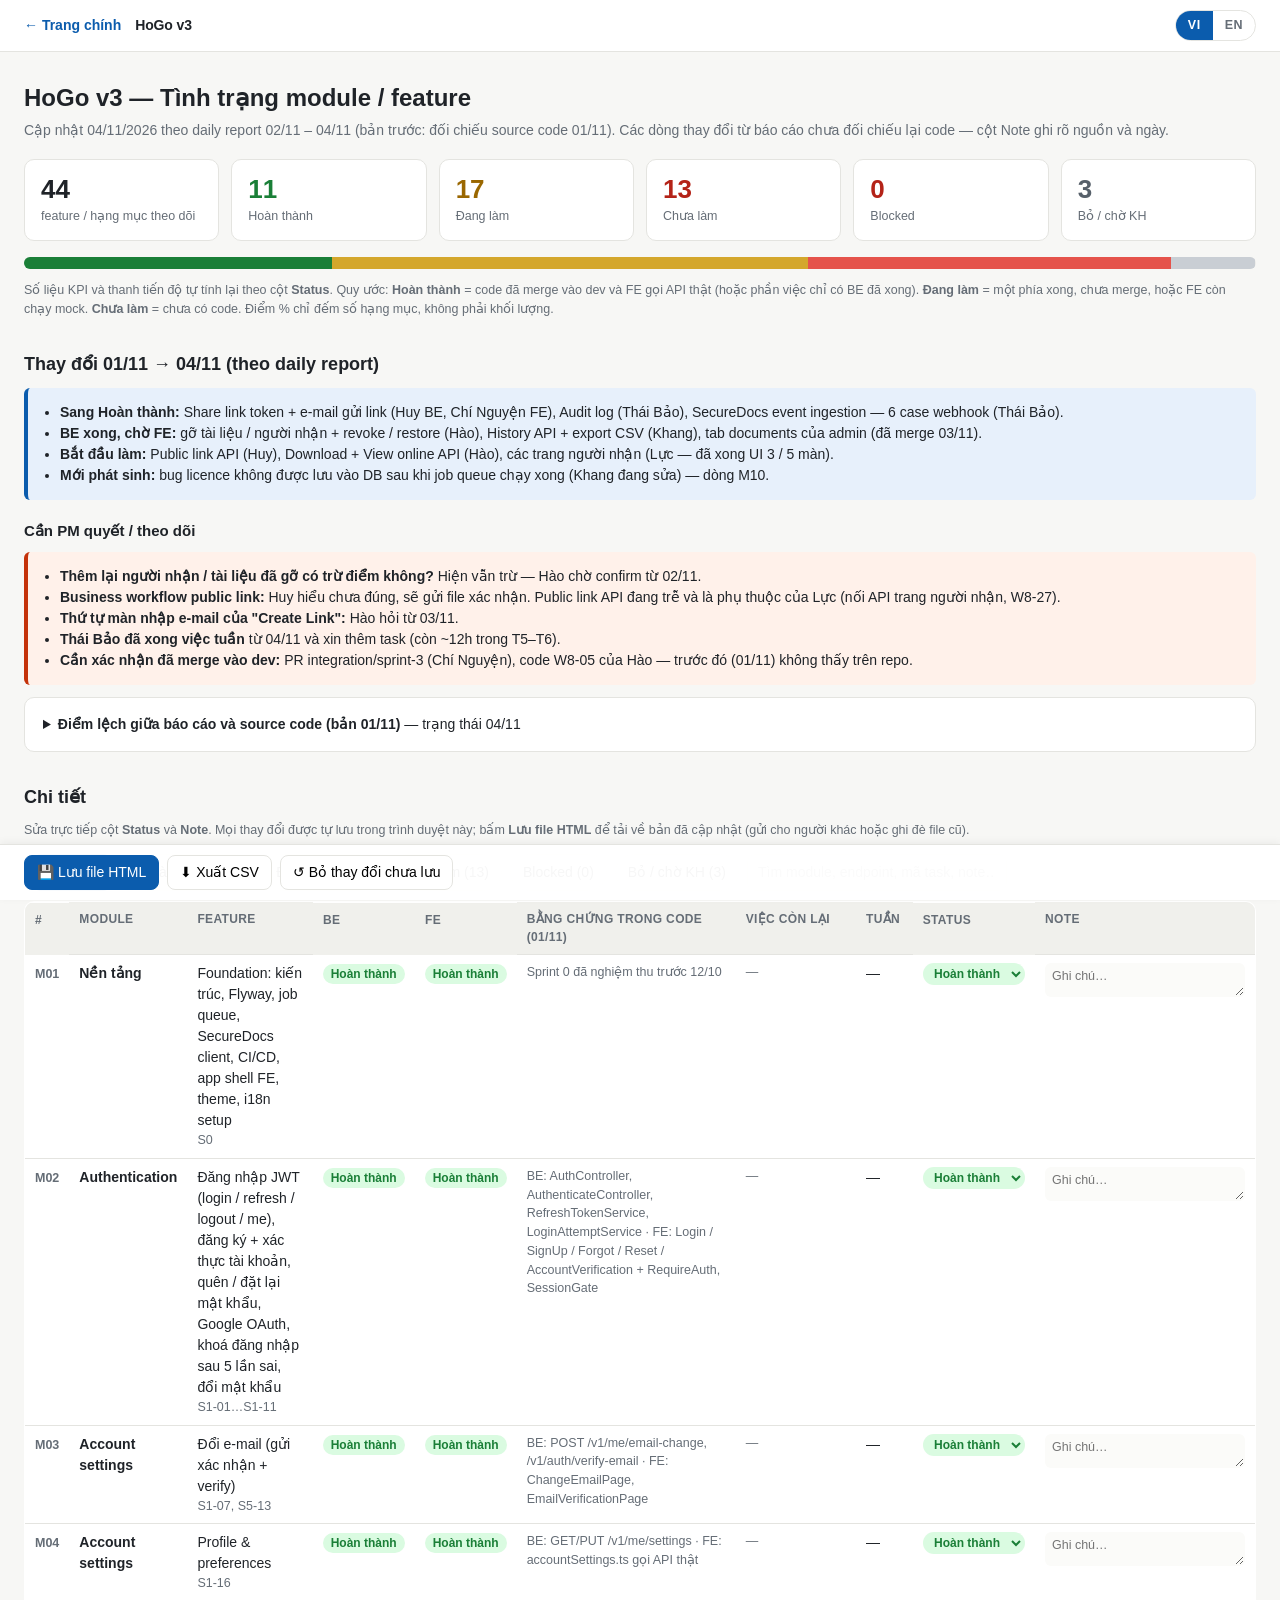
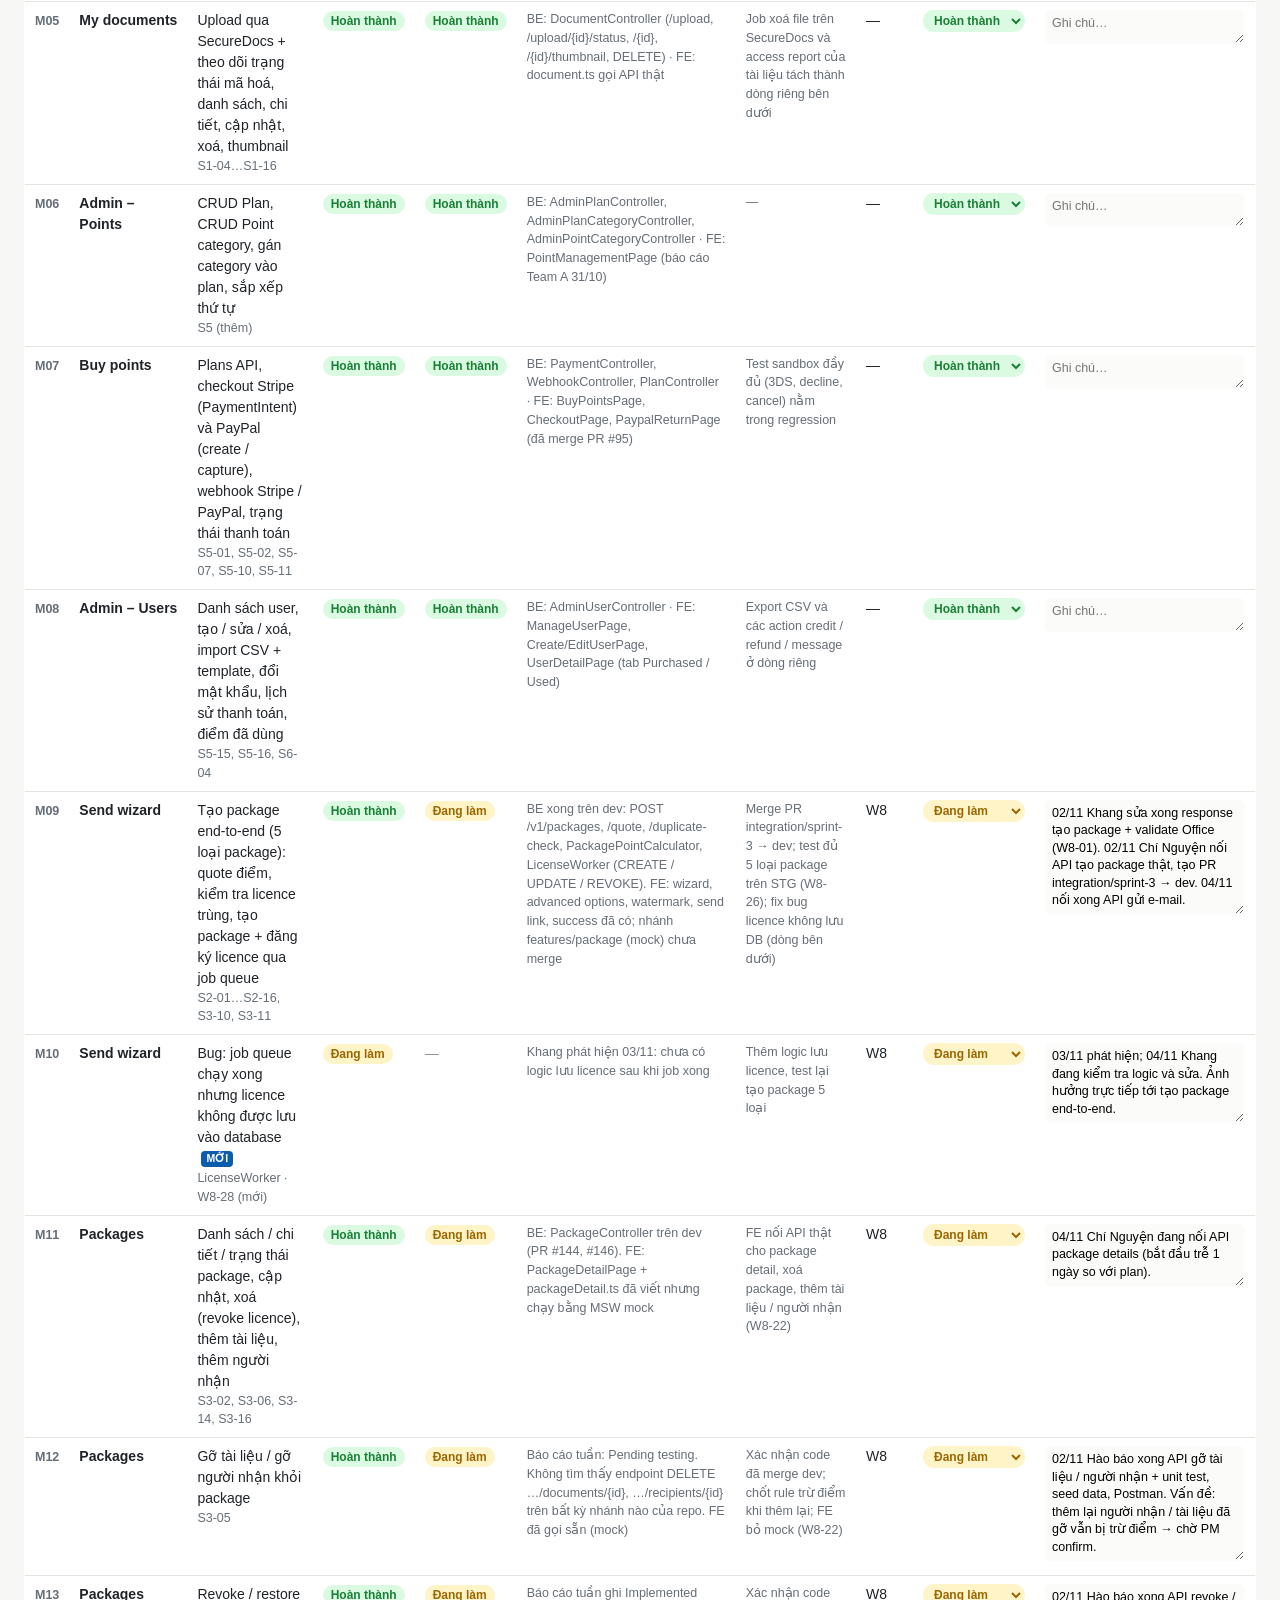
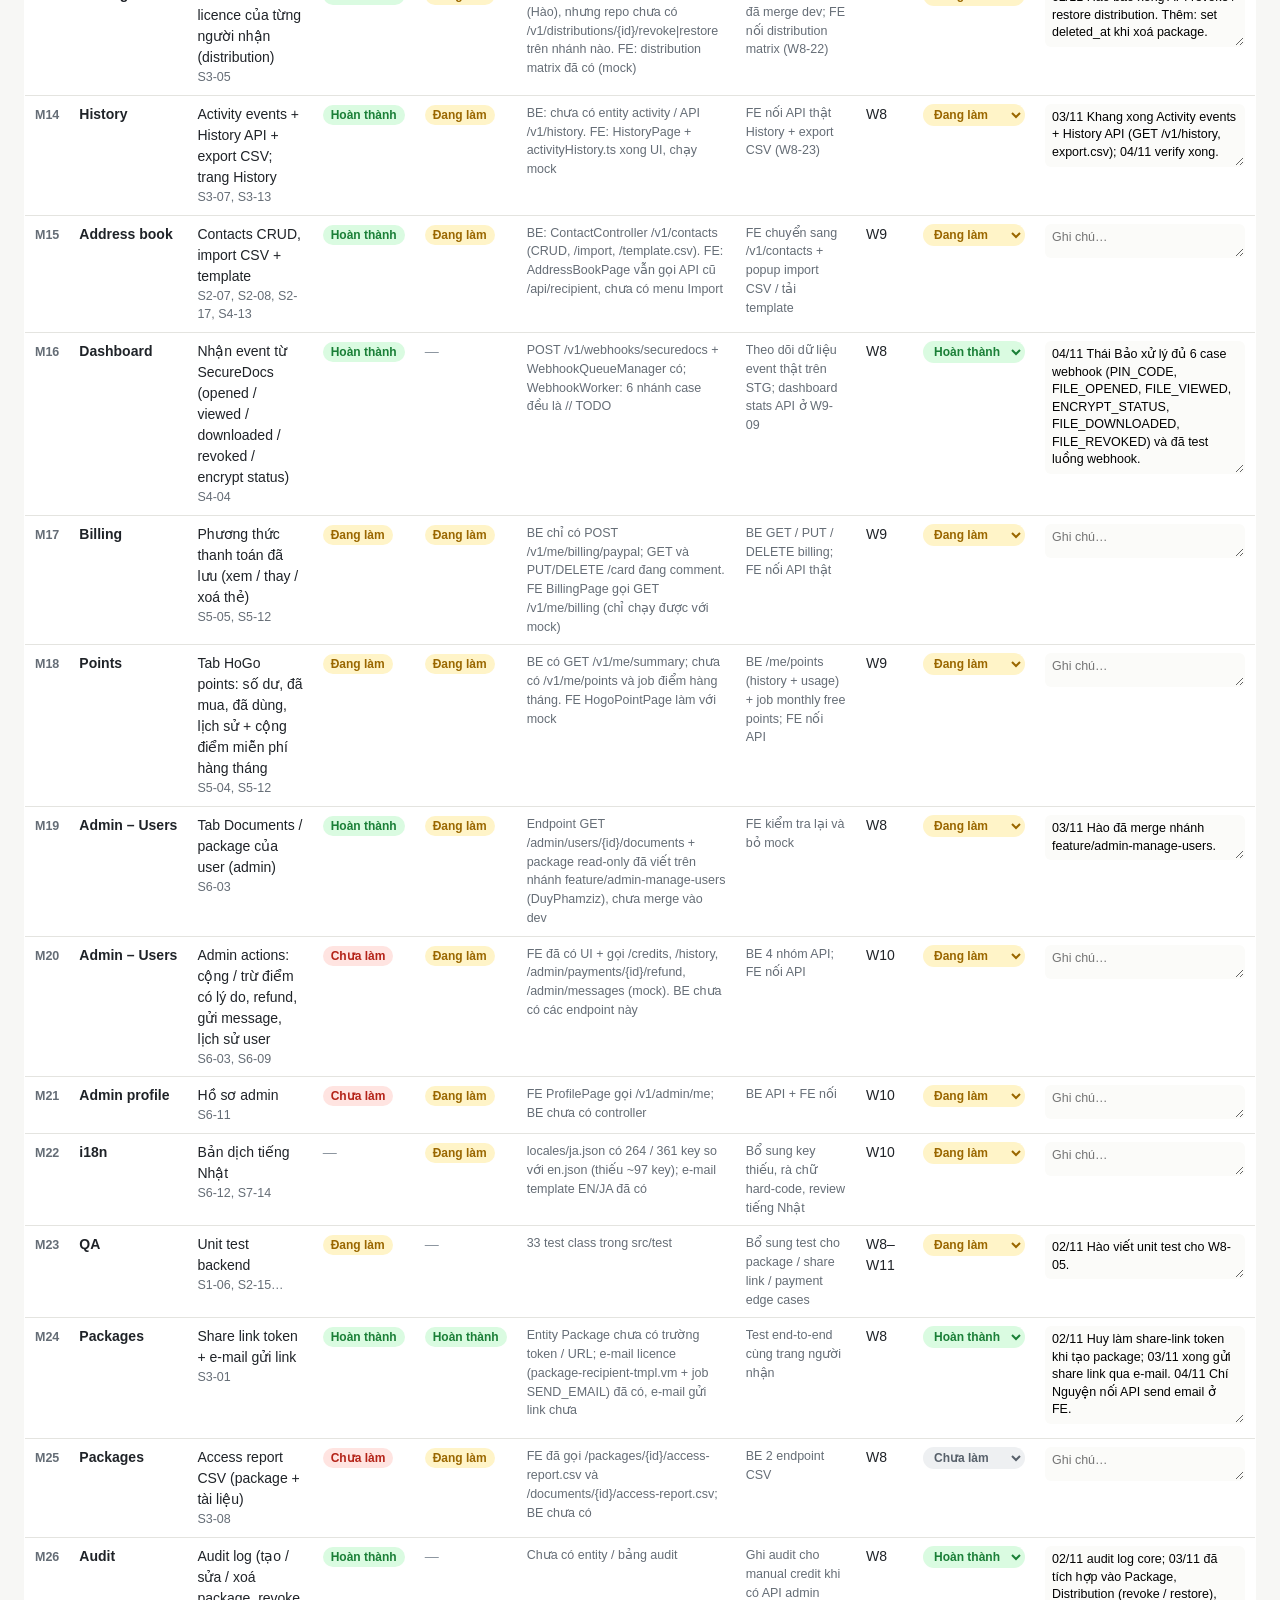
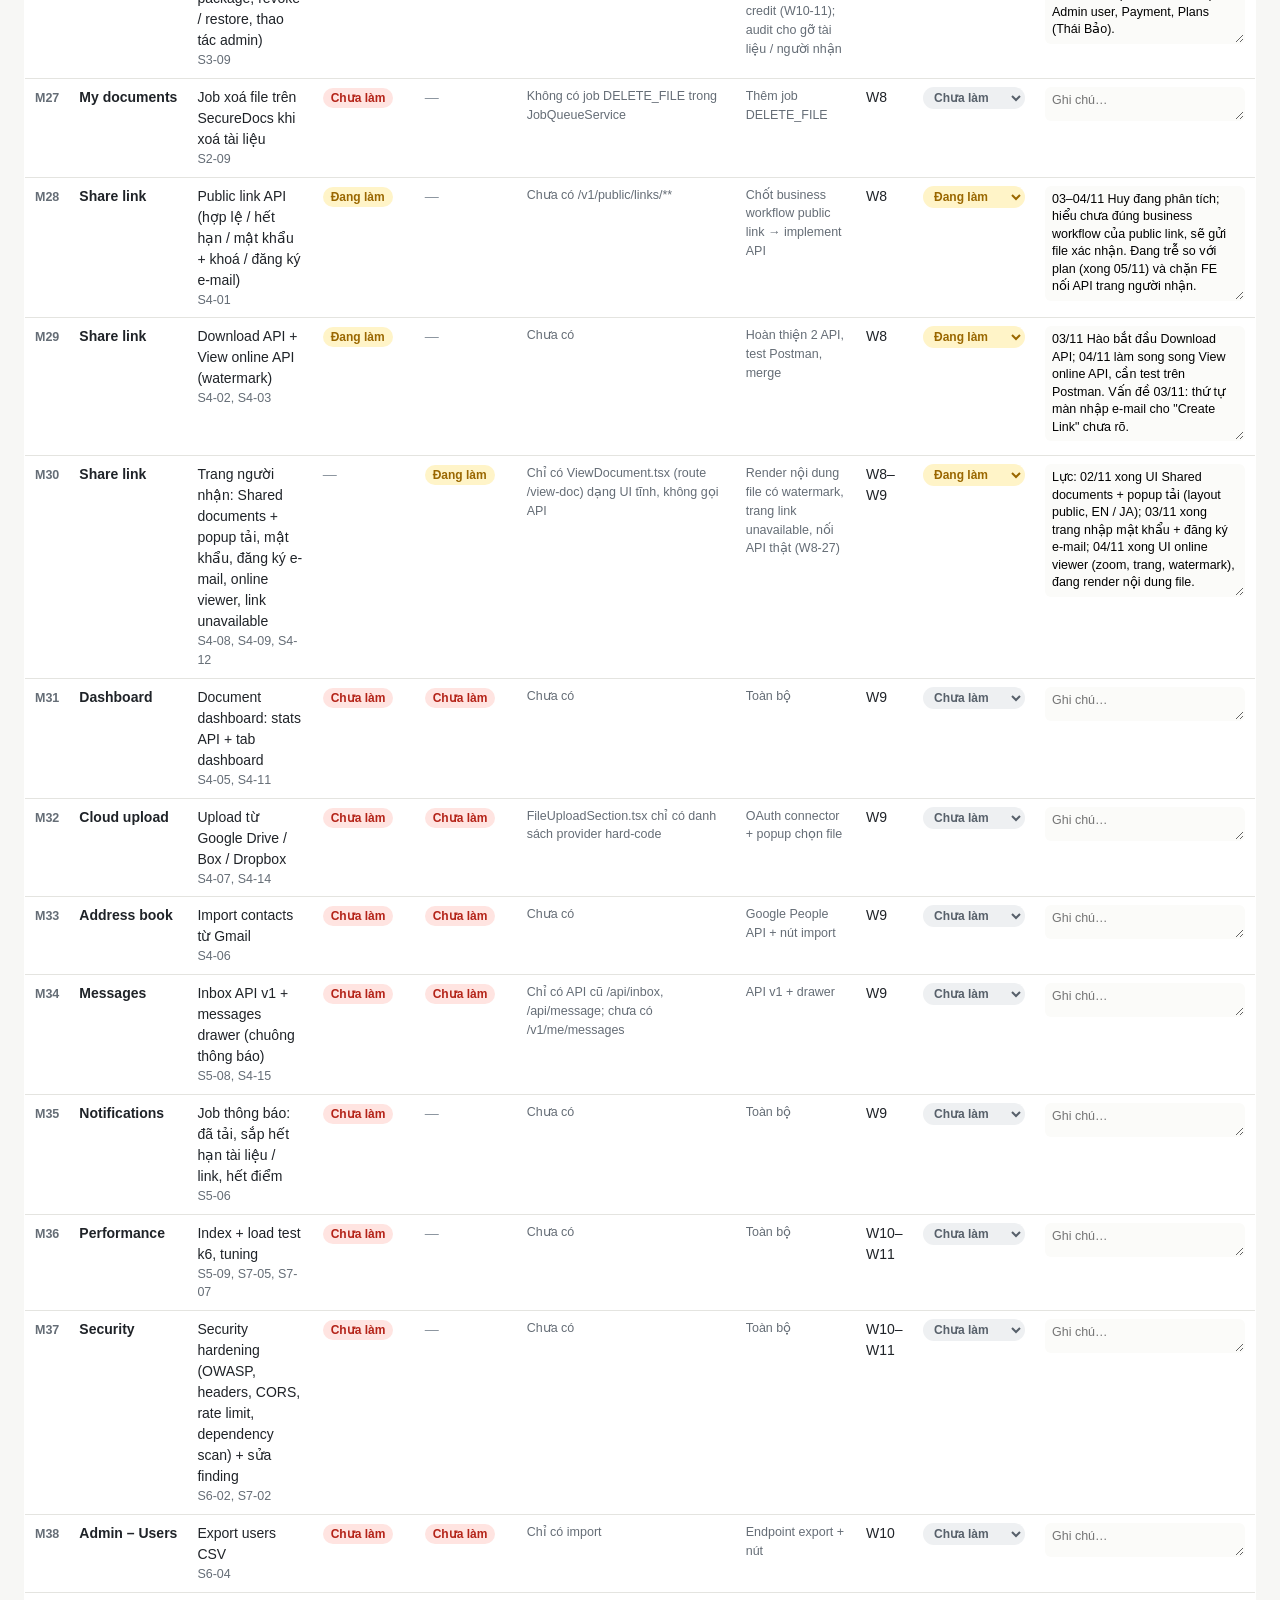
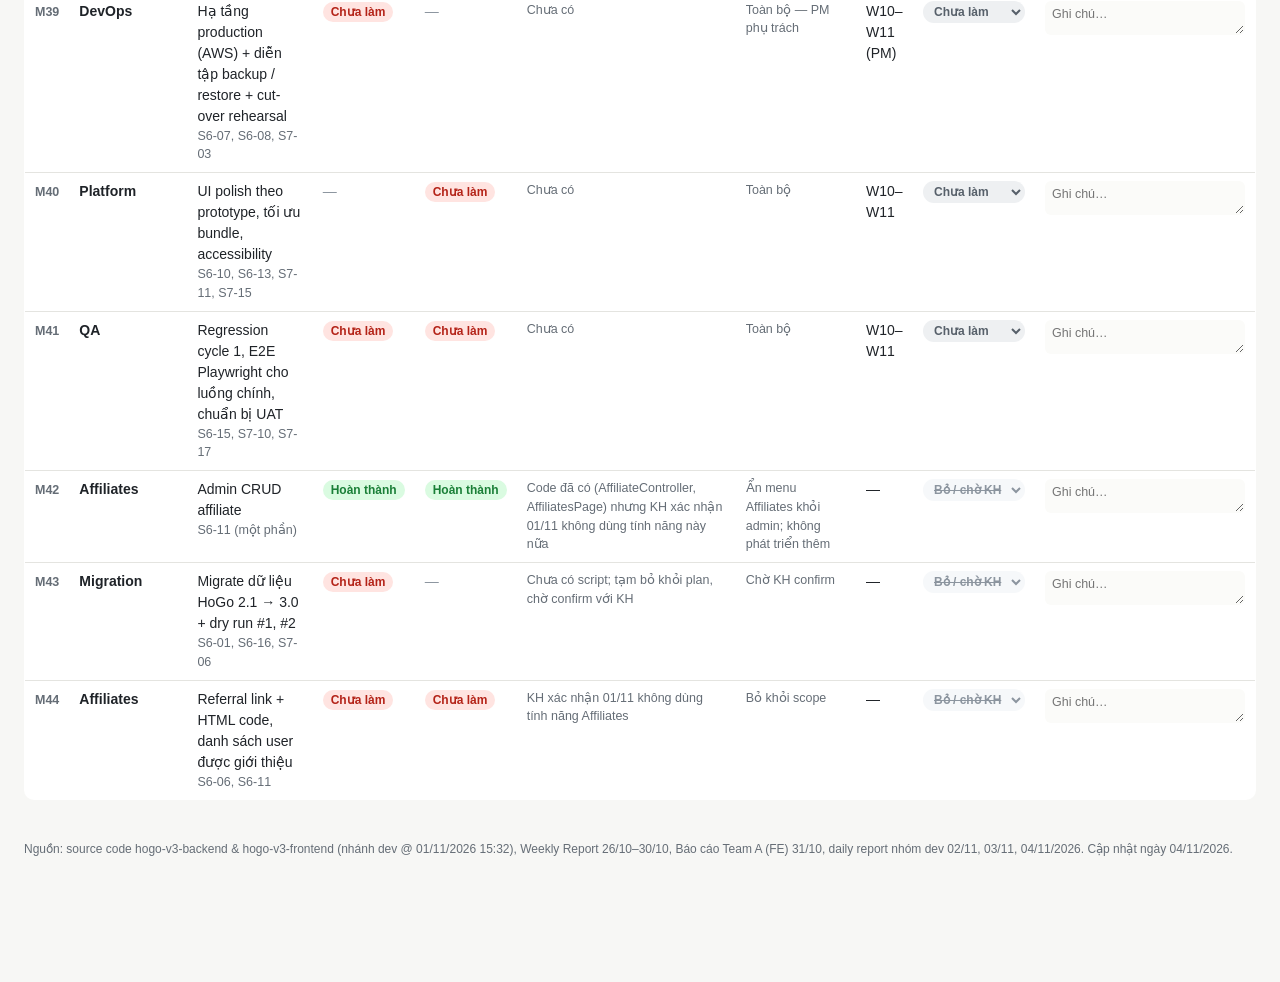
==== commit 887ff4dc: "update language" ====
--- a/HoGo3_Module_Status.html
+++ b/HoGo3_Module_Status.html
@@ -1,4 +1,5 @@
 <!DOCTYPE html><html lang="vi"><head><meta charset="utf-8"><meta name="viewport" content="width=device-width,initial-scale=1">
+<link rel="stylesheet" href="site.css">
 <title>HoGo v3 — Tình trạng module</title><style>
 :root{--bg:#f7f7f5;--card:#fff;--ink:#1f2328;--mute:#656d76;--line:#e4e4e0;
 --done:#1a7f37;--done-bg:#dafbe1;--prog:#9a6700;--prog-bg:#fff4c8;--none:#b42318;--none-bg:#ffe4e1;--na:#8c959f;
@@ -132,7 +133,7 @@
  Object.keys(c).forEach(function(k){document.getElementById('k-'+k).textContent=c[k];document.getElementById('c-'+k).textContent=c[k]});
  var col={D:'var(--done)',P:'#d4a72c',B:'#b42318',N:'#e5534b',O:'#c9ced4'};
  document.getElementById('pbar').innerHTML=['D','P','B','N','O'].map(function(k){return '<i style="width:'+(c[k]*100/n).toFixed(1)+'%;background:'+col[k]+'"></i>'}).join('');
- if(f!=='all')go();};
+ if(f!=='all')go();if(window.hogoApply)window.hogoApply();};
 })();
 </script>
 <script>
@@ -150,10 +151,10 @@
  return p(d.getDate())+'/'+p(d.getMonth()+1)+' '+p(d.getHours())+':'+p(d.getMinutes())}
 function grow(t){t.style.height='auto';t.style.height=(t.scrollHeight+2)+'px'}
 function paint(r){var s=r.querySelector('select.st');s.className='st '+s.value;r.setAttribute('data-s',s.value);
- var u=r.querySelector('.upd');if(u)u.textContent=r.getAttribute('data-t')?('sửa '+fmt(r.getAttribute('data-t'))):'';}
+ var u=r.querySelector('.upd');if(u)u.textContent=r.getAttribute('data-t')?('sửa '+fmt(r.getAttribute('data-t'))):'';if(window.hogoApply)window.hogoApply();}
 function stamp(){var el=document.getElementById('stamp');if(!el)return;
  var saved=document.body.getAttribute('data-saved');
- el.innerHTML=(unsaved?'<span class="dirty">Có thay đổi chưa xuất file</span> · đã tự lưu trong trình duyệt · ':'')+(saved?'File lưu lần cuối: '+fmt(saved):'');}
+ el.innerHTML=(unsaved?'<span class="dirty">Có thay đổi chưa xuất file</span> · đã tự lưu trong trình duyệt · ':'')+(saved?'File lưu lần cuối: '+fmt(saved):'');if(window.hogoApply)window.hogoApply();}
 rows.forEach(function(r){
  var id=r.getAttribute('data-id'),s=r.querySelector('select.st'),n=r.querySelector('textarea.nt');
  var bt=+(r.getAttribute('data-t')||0),st=store[id];
@@ -198,11 +199,13 @@
  dl(FILE+'_'+today()+'.csv',new Blob(['﻿'+csv],{type:'text/csv;charset=utf-8'}));
 };
 document.getElementById('btn-reset').onclick=function(){
- if(!confirm('Bỏ các thay đổi chưa xuất file và quay về dữ liệu trong file này?'))return;
+ if(!confirm(window.hogoT('Bỏ các thay đổi chưa xuất file và quay về dữ liệu trong file này?')))return;
  try{localStorage.removeItem(KEY)}catch(e){}location.reload();
 };
 stamp();if(window.onStatusChange)window.onStatusChange();
 })();
 </script>
 <footer>Nguồn: source code hogo-v3-backend &amp; hogo-v3-frontend (nhánh dev @ 01/11/2026 15:32), Weekly Report 26/10–30/10, Báo cáo Team A (FE) 31/10, daily report nhóm dev 02/11, 03/11, 04/11/2026. Cập nhật ngày 04/11/2026.</footer>
-</div></body></html>+</div><script src="i18n-en.js"></script>
+<script src="site.js"></script>
+</body></html>
--- a/site.css
+++ b/site.css
@@ -0,0 +1,10 @@
+.site-nav{position:sticky;top:0;z-index:30;background:rgba(255,255,255,.96);border-bottom:1px solid var(--line,#e4e4e0);backdrop-filter:saturate(1.2) blur(8px)}
+.site-nav-inner{max-width:1440px;margin:0 auto;padding:10px 24px;display:flex;align-items:center;gap:14px}
+.site-nav .back{color:var(--acc,#0b5cad);font-weight:650;text-decoration:none;white-space:nowrap}
+.site-nav .back:hover{text-decoration:underline}
+.site-nav .brand{color:var(--ink,#1f2328);font-weight:700;text-decoration:none;letter-spacing:-.01em}
+.lang-switch{margin-left:auto;display:inline-flex;border:1px solid var(--line,#e4e4e0);border-radius:999px;overflow:hidden;background:#fff}
+.lang-switch button{border:0;background:transparent;padding:5px 12px;font:inherit;font-size:12.5px;font-weight:700;letter-spacing:.04em;color:var(--mute,#656d76);cursor:pointer}
+.lang-switch button.on{background:var(--acc,#0b5cad);color:#fff}
+.lang-switch button:focus-visible{outline:2px solid var(--acc,#0b5cad);outline-offset:-2px}
+@media print{.site-nav{display:none}}
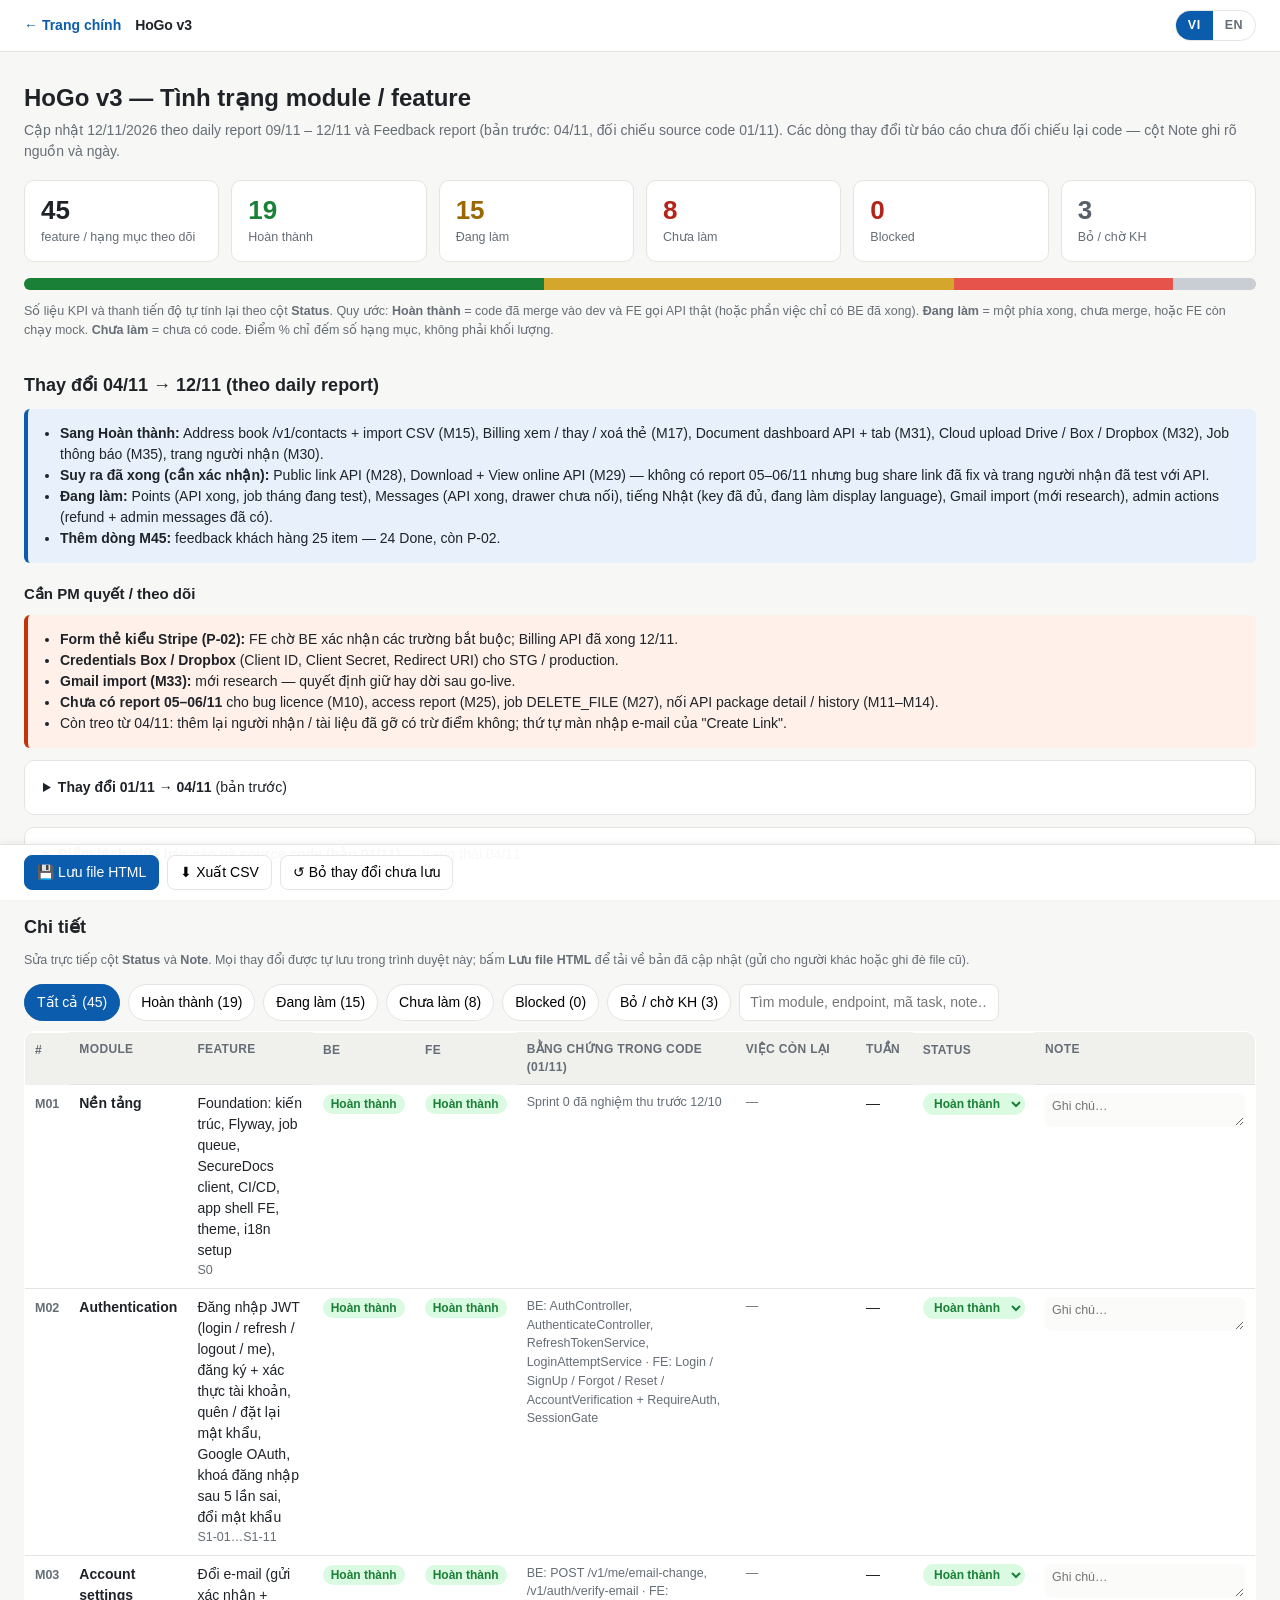
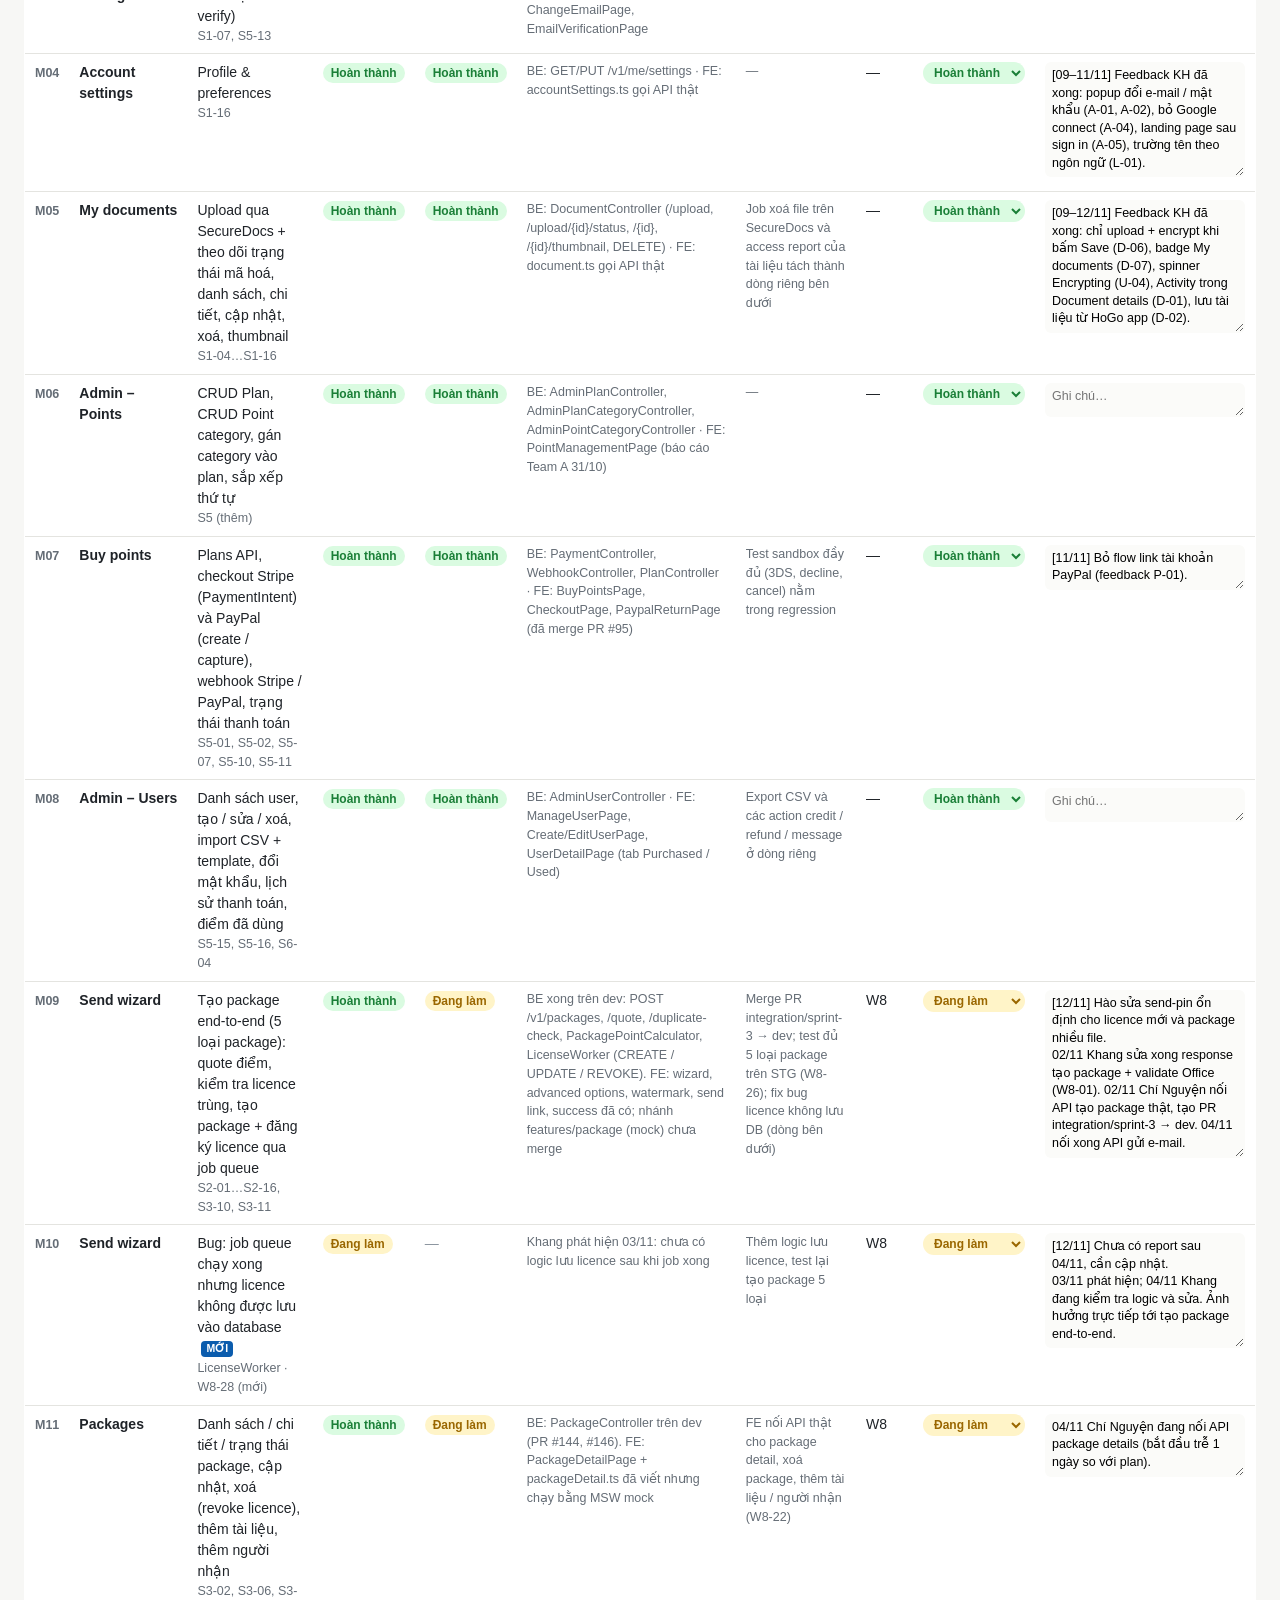
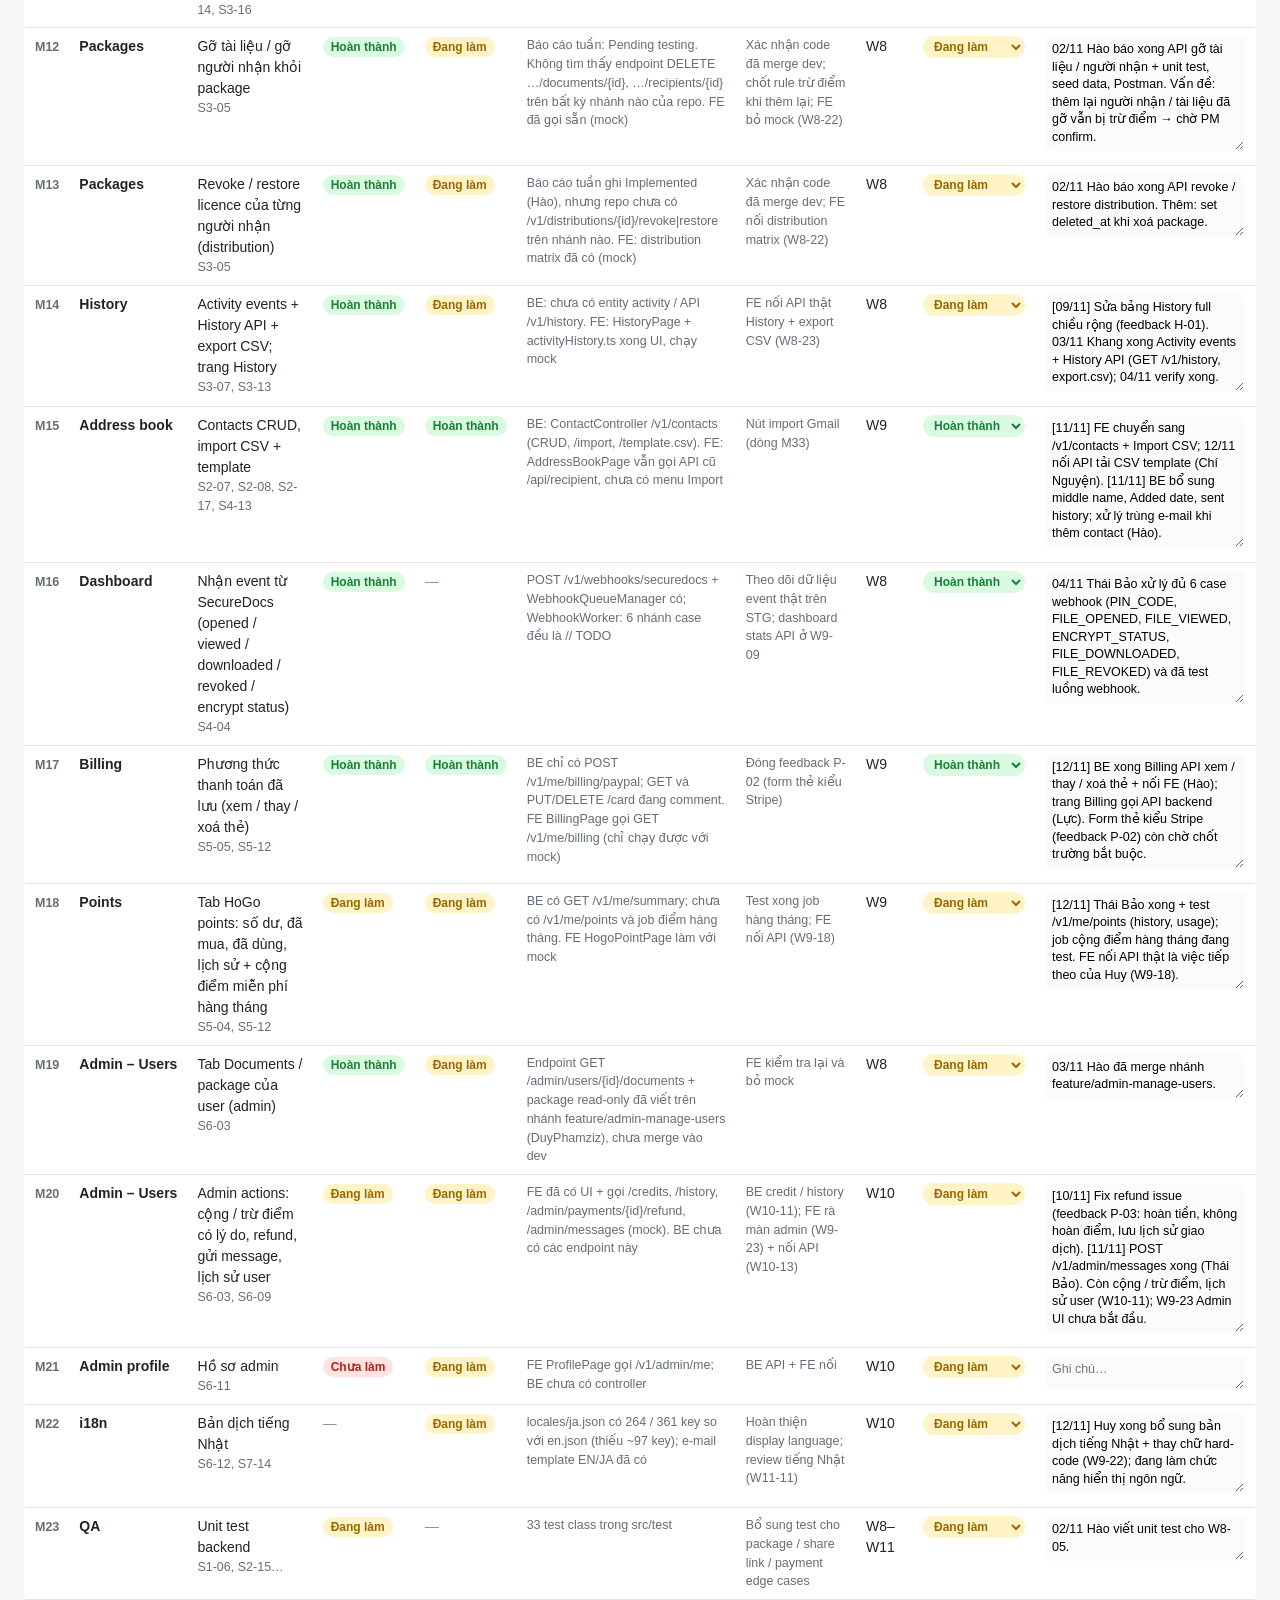
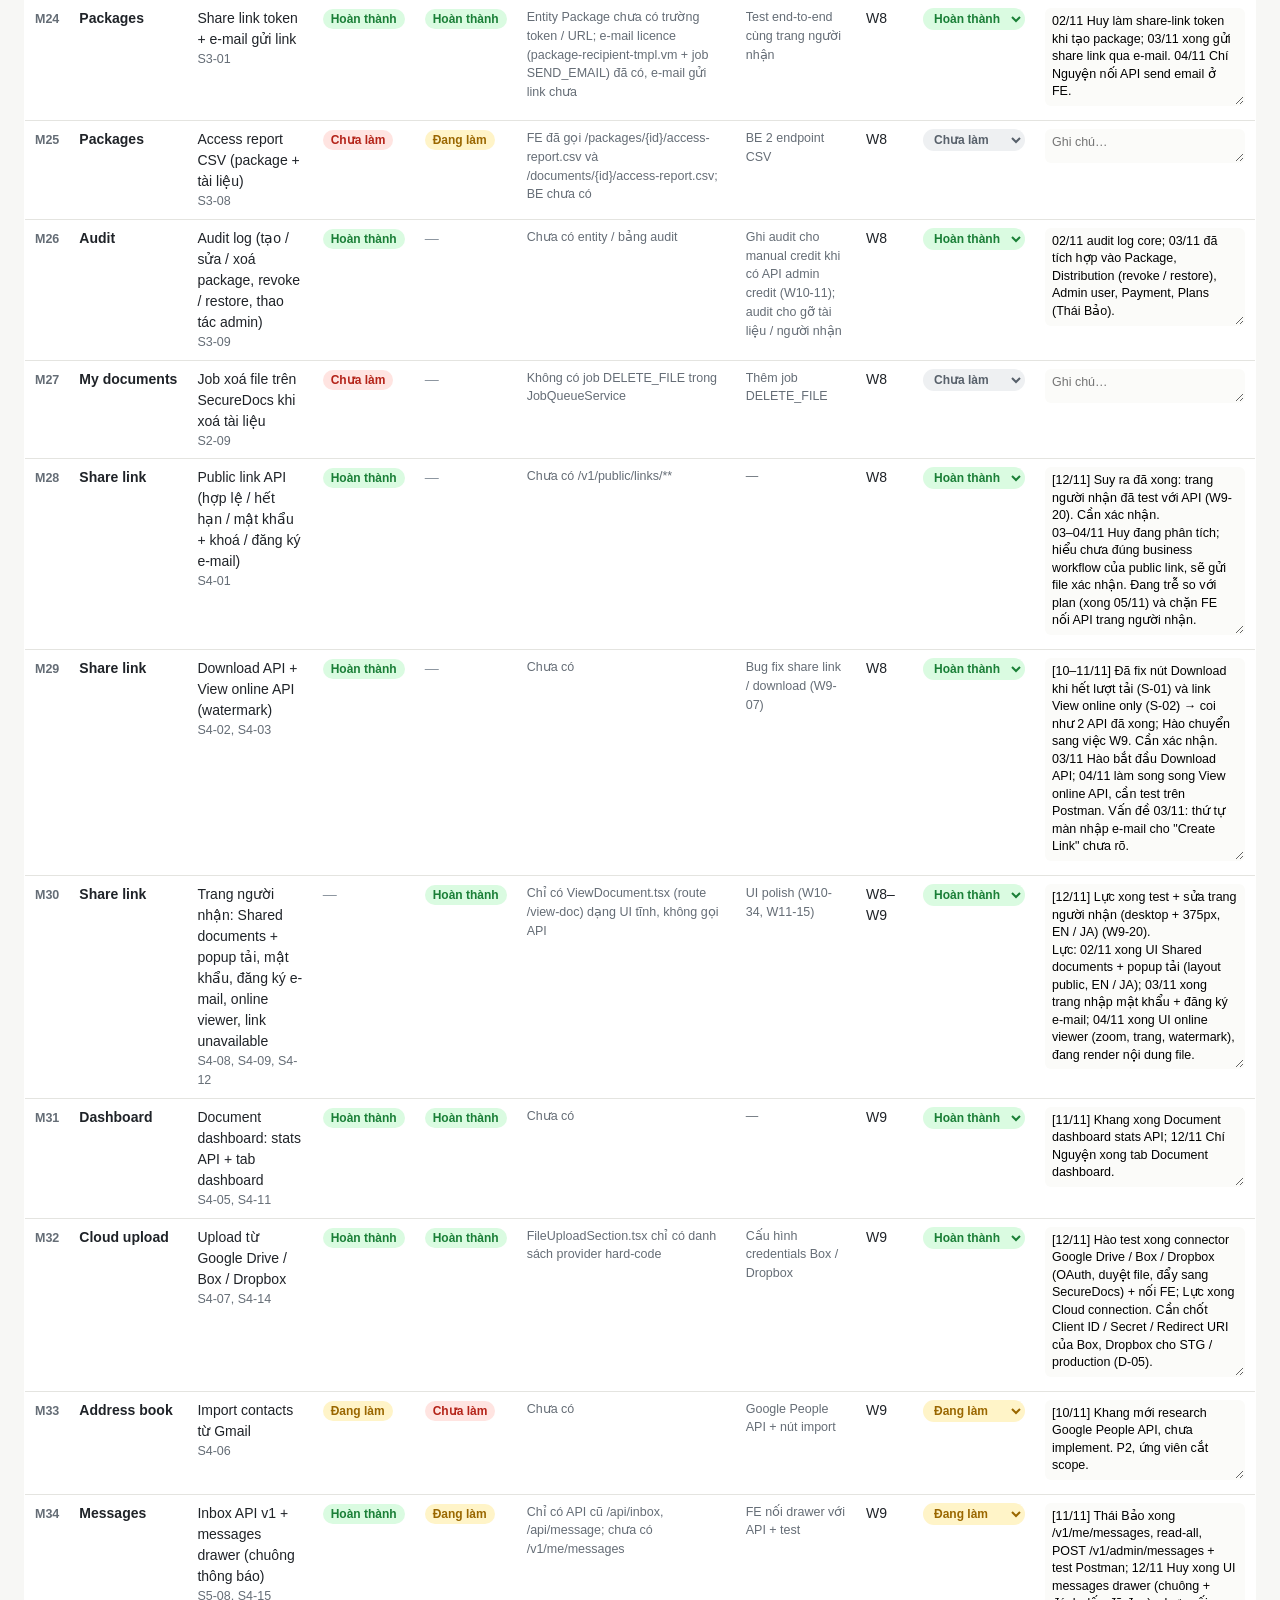
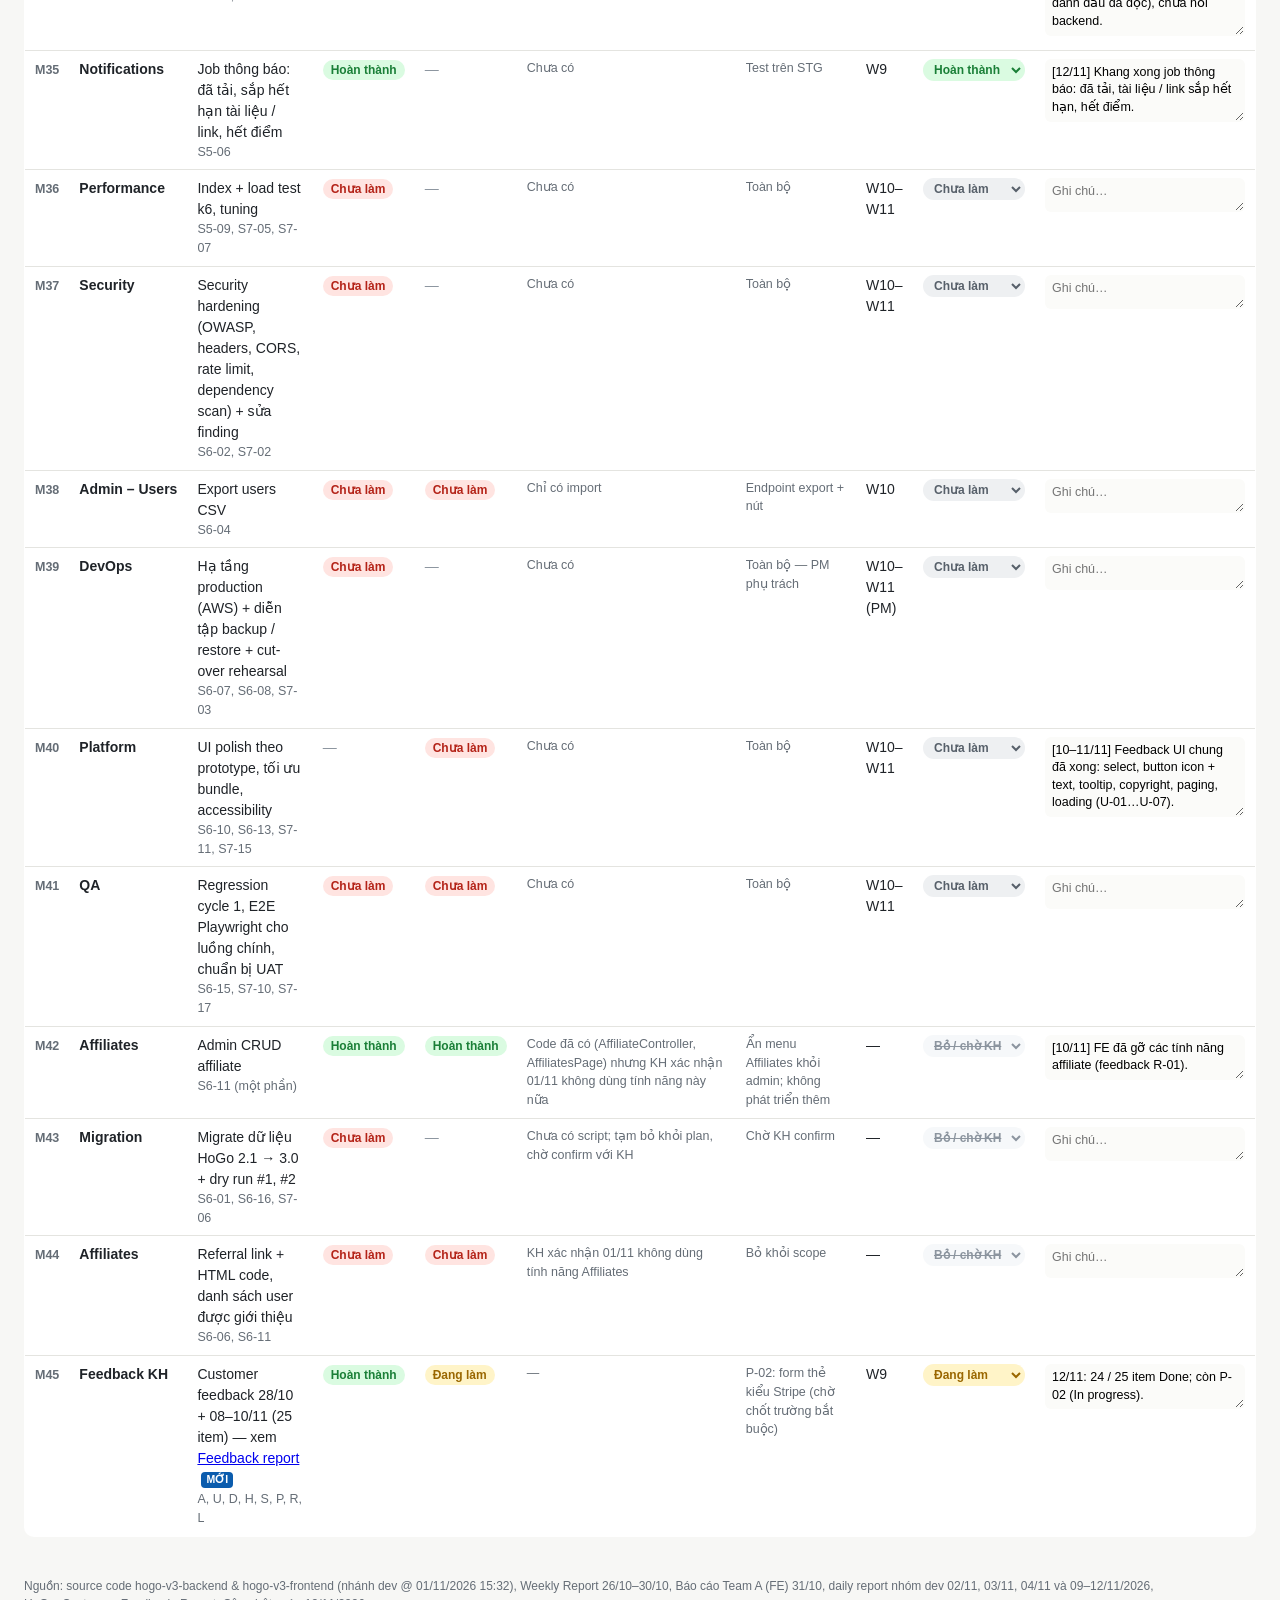
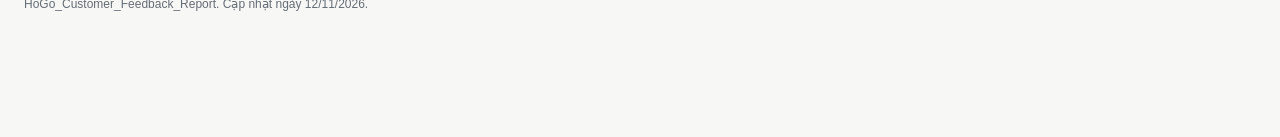
==== commit 515c09c1: "update task list" ====
--- a/HoGo3_Module_Status.html
+++ b/HoGo3_Module_Status.html
@@ -64,26 +64,41 @@
 
 </style></head><body data-store="hogo3-module-status" data-file="HoGo3_Module_Status"><div class="wrap">
 <h1>HoGo v3 — Tình trạng module / feature</h1>
-<p class="sub">Cập nhật 04/11/2026 theo daily report 02/11 – 04/11 (bản trước: đối chiếu source code 01/11). Các dòng thay đổi từ báo cáo chưa đối chiếu lại code — cột Note ghi rõ nguồn và ngày.</p>
+<p class="sub">Cập nhật 12/11/2026 theo daily report 09/11 – 12/11 và Feedback report (bản trước: 04/11, đối chiếu source code 01/11). Các dòng thay đổi từ báo cáo chưa đối chiếu lại code — cột Note ghi rõ nguồn và ngày.</p>
 <div class="kpis">
-<div class="kpi"><b id="k-all">44</b><span>feature / hạng mục theo dõi</span></div>
-<div class="kpi"><b style="color:var(--done)" id="k-D">11</b><span>Hoàn thành</span></div>
-<div class="kpi"><b style="color:var(--prog)" id="k-P">17</b><span>Đang làm</span></div>
-<div class="kpi"><b style="color:var(--none)" id="k-N">13</b><span>Chưa làm</span></div>
+<div class="kpi"><b id="k-all">45</b><span>feature / hạng mục theo dõi</span></div>
+<div class="kpi"><b style="color:var(--done)" id="k-D">19</b><span>Hoàn thành</span></div>
+<div class="kpi"><b style="color:var(--prog)" id="k-P">15</b><span>Đang làm</span></div>
+<div class="kpi"><b style="color:var(--none)" id="k-N">8</b><span>Chưa làm</span></div>
 <div class="kpi"><b style="color:var(--none)" id="k-B">0</b><span>Blocked</span></div>
 <div class="kpi"><b style="color:#57606a" id="k-O">3</b><span>Bỏ / chờ KH</span></div>
 </div>
 <div class="bar" style="height:12px" id="pbar"></div>
 <p class="small">Số liệu KPI và thanh tiến độ tự tính lại theo cột <b>Status</b>. Quy ước: <b>Hoàn thành</b> = code đã merge vào dev và FE gọi API thật (hoặc phần việc chỉ có BE đã xong). <b>Đang làm</b> = một phía xong, chưa merge, hoặc FE còn chạy mock. <b>Chưa làm</b> = chưa có code. Điểm % chỉ đếm số hạng mục, không phải khối lượng.</p>
 
-<h2>Thay đổi 01/11 → 04/11 (theo daily report)</h2>
+<h2>Thay đổi 04/11 → 12/11 (theo daily report)</h2>
+<div class="note"><ul style="margin:4px 0;padding-left:18px">
+<li><b>Sang Hoàn thành:</b> Address book /v1/contacts + import CSV (M15), Billing xem / thay / xoá thẻ (M17), Document dashboard API + tab (M31), Cloud upload Drive / Box / Dropbox (M32), Job thông báo (M35), trang người nhận (M30).</li>
+<li><b>Suy ra đã xong (cần xác nhận):</b> Public link API (M28), Download + View online API (M29) — không có report 05–06/11 nhưng bug share link đã fix và trang người nhận đã test với API.</li>
+<li><b>Đang làm:</b> Points (API xong, job tháng đang test), Messages (API xong, drawer chưa nối), tiếng Nhật (key đã đủ, đang làm display language), Gmail import (mới research), admin actions (refund + admin messages đã có).</li>
+<li><b>Thêm dòng M45:</b> feedback khách hàng 25 item — 24 Done, còn P-02.</li>
+</ul></div>
+<h3>Cần PM quyết / theo dõi</h3>
+<div class="note warn"><ul style="margin:4px 0;padding-left:18px">
+<li><b>Form thẻ kiểu Stripe (P-02):</b> FE chờ BE xác nhận các trường bắt buộc; Billing API đã xong 12/11.</li>
+<li><b>Credentials Box / Dropbox</b> (Client ID, Client Secret, Redirect URI) cho STG / production.</li>
+<li><b>Gmail import (M33):</b> mới research — quyết định giữ hay dời sau go-live.</li>
+<li><b>Chưa có report 05–06/11</b> cho bug licence (M10), access report (M25), job DELETE_FILE (M27), nối API package detail / history (M11–M14).</li>
+<li>Còn treo từ 04/11: thêm lại người nhận / tài liệu đã gỡ có trừ điểm không; thứ tự màn nhập e-mail của "Create Link".</li>
+</ul></div>
+<details class="card"><summary><b>Thay đổi 01/11 → 04/11</b> (bản trước)</summary>
 <div class="note"><ul style="margin:4px 0;padding-left:18px">
 <li><b>Sang Hoàn thành:</b> Share link token + e-mail gửi link (Huy BE, Chí Nguyện FE), Audit log (Thái Bảo), SecureDocs event ingestion — 6 case webhook (Thái Bảo).</li>
 <li><b>BE xong, chờ FE:</b> gỡ tài liệu / người nhận + revoke / restore (Hào), History API + export CSV (Khang), tab documents của admin (đã merge 03/11).</li>
 <li><b>Bắt đầu làm:</b> Public link API (Huy), Download + View online API (Hào), các trang người nhận (Lực — đã xong UI 3 / 5 màn).</li>
 <li><b>Mới phát sinh:</b> bug licence không được lưu vào DB sau khi job queue chạy xong (Khang đang sửa) — dòng M10.</li>
 </ul></div>
-<h3>Cần PM quyết / theo dõi</h3>
+<h3>Cần PM quyết / theo dõi (04/11)</h3>
 <div class="note warn"><ul style="margin:4px 0;padding-left:18px">
 <li><b>Thêm lại người nhận / tài liệu đã gỡ có trừ điểm không?</b> Hiện vẫn trừ — Hào chờ confirm từ 02/11.</li>
 <li><b>Business workflow public link:</b> Huy hiểu chưa đúng, sẽ gửi file xác nhận. Public link API đang trễ và là phụ thuộc của Lực (nối API trang người nhận, W8-27).</li>
@@ -91,6 +106,7 @@
 <li><b>Thái Bảo đã xong việc tuần</b> từ 04/11 và xin thêm task (còn ~12h trong T5–T6).</li>
 <li><b>Cần xác nhận đã merge vào dev:</b> PR integration/sprint-3 (Chí Nguyện), code W8-05 của Hào — trước đó (01/11) không thấy trên repo.</li>
 </ul></div>
+</details>
 <details class="card"><summary><b>Điểm lệch giữa báo cáo và source code (bản 01/11)</b> — trạng thái 04/11</summary><ul style="margin:8px 0;padding-left:18px">
 <li>Revoke / restore, gỡ tài liệu / người nhận không có trên repo → <b>02/11 Hào báo đã xong, cần xác nhận đã push / merge.</b></li>
 <li>Nhánh feature/admin-manage-users chưa merge → <b>đã merge 03/11.</b></li>
@@ -110,16 +126,22 @@
 <p class="small" style="margin:0 0 14px">Sửa trực tiếp cột <b>Status</b> và <b>Note</b>. Mọi thay đổi được tự lưu trong trình duyệt này; bấm <b>Lưu file HTML</b> để tải về bản đã cập nhật (gửi cho người khác hoặc ghi đè file cũ).</p>
 
 <div class="chips">
-<button class="chip on" data-f="all">Tất cả (<span id="c-all">44</span>)</button>
-<button class="chip" data-f="D">Hoàn thành (<span id="c-D">11</span>)</button>
-<button class="chip" data-f="P">Đang làm (<span id="c-P">17</span>)</button>
-<button class="chip" data-f="N">Chưa làm (<span id="c-N">13</span>)</button>
+<button class="chip on" data-f="all">Tất cả (<span id="c-all">45</span>)</button>
+<button class="chip" data-f="D">Hoàn thành (<span id="c-D">19</span>)</button>
+<button class="chip" data-f="P">Đang làm (<span id="c-P">15</span>)</button>
+<button class="chip" data-f="N">Chưa làm (<span id="c-N">8</span>)</button>
 <button class="chip" data-f="B">Blocked (<span id="c-B">0</span>)</button>
 <button class="chip" data-f="O">Bỏ / chờ KH (<span id="c-O">3</span>)</button>
 <input class="search" placeholder="Tìm module, endpoint, mã task, note…" id="q">
 </div>
 <table id="t" data-cap="Module status"><thead><tr><th>#</th><th>Module</th><th>Feature</th><th>BE</th><th>FE</th><th>Bằng chứng trong code (01/11)</th><th>Việc còn lại</th><th>Tuần</th><th>Status</th><th>Note</th></tr></thead>
-<tbody><tr data-id="M01" data-s="D"><td><b class="small">M01</b></td><td><b>Nền tảng</b></td><td>Foundation: kiến trúc, Flyway, job queue, SecureDocs client, CI/CD, app shell FE, theme, i18n setup<div class="small">S0</div></td><td><span class="pill D">Hoàn thành</span></td><td><span class="pill D">Hoàn thành</span></td><td class="small">Sprint 0 đã nghiệm thu trước 12/10</td><td class="small">—</td><td>—</td><td class="stc"><select class="st D"><option value="D" selected>Hoàn thành</option><option value="P">Đang làm</option><option value="N">Chưa làm</option><option value="B">Blocked</option><option value="O">Bỏ / chờ KH</option></select><span class="upd"></span></td><td><textarea class="nt" rows="1" placeholder="Ghi chú…"></textarea></td></tr><tr data-id="M02" data-s="D"><td><b class="small">M02</b></td><td><b>Authentication</b></td><td>Đăng nhập JWT (login / refresh / logout / me), đăng ký + xác thực tài khoản, quên / đặt lại mật khẩu, Google OAuth, khoá đăng nhập sau 5 lần sai, đổi mật khẩu<div class="small">S1-01…S1-11</div></td><td><span class="pill D">Hoàn thành</span></td><td><span class="pill D">Hoàn thành</span></td><td class="small">BE: AuthController, AuthenticateController, RefreshTokenService, LoginAttemptService · FE: Login / SignUp / Forgot / Reset / AccountVerification + RequireAuth, SessionGate</td><td class="small">—</td><td>—</td><td class="stc"><select class="st D"><option value="D" selected>Hoàn thành</option><option value="P">Đang làm</option><option value="N">Chưa làm</option><option value="B">Blocked</option><option value="O">Bỏ / chờ KH</option></select><span class="upd"></span></td><td><textarea class="nt" rows="1" placeholder="Ghi chú…"></textarea></td></tr><tr data-id="M03" data-s="D"><td><b class="small">M03</b></td><td><b>Account settings</b></td><td>Đổi e-mail (gửi xác nhận + verify)<div class="small">S1-07, S5-13</div></td><td><span class="pill D">Hoàn thành</span></td><td><span class="pill D">Hoàn thành</span></td><td class="small">BE: POST /v1/me/email-change, /v1/auth/verify-email · FE: ChangeEmailPage, EmailVerificationPage</td><td class="small">—</td><td>—</td><td class="stc"><select class="st D"><option value="D" selected>Hoàn thành</option><option value="P">Đang làm</option><option value="N">Chưa làm</option><option value="B">Blocked</option><option value="O">Bỏ / chờ KH</option></select><span class="upd"></span></td><td><textarea class="nt" rows="1" placeholder="Ghi chú…"></textarea></td></tr><tr data-id="M04" data-s="D"><td><b class="small">M04</b></td><td><b>Account settings</b></td><td>Profile &amp; preferences<div class="small">S1-16</div></td><td><span class="pill D">Hoàn thành</span></td><td><span class="pill D">Hoàn thành</span></td><td class="small">BE: GET/PUT /v1/me/settings · FE: accountSettings.ts gọi API thật</td><td class="small">—</td><td>—</td><td class="stc"><select class="st D"><option value="D" selected>Hoàn thành</option><option value="P">Đang làm</option><option value="N">Chưa làm</option><option value="B">Blocked</option><option value="O">Bỏ / chờ KH</option></select><span class="upd"></span></td><td><textarea class="nt" rows="1" placeholder="Ghi chú…"></textarea></td></tr><tr data-id="M05" data-s="D"><td><b class="small">M05</b></td><td><b>My documents</b></td><td>Upload qua SecureDocs + theo dõi trạng thái mã hoá, danh sách, chi tiết, cập nhật, xoá, thumbnail<div class="small">S1-04…S1-16</div></td><td><span class="pill D">Hoàn thành</span></td><td><span class="pill D">Hoàn thành</span></td><td class="small">BE: DocumentController (/upload, /upload/{id}/status, /{id}, /{id}/thumbnail, DELETE) · FE: document.ts gọi API thật</td><td class="small">Job xoá file trên SecureDocs và access report của tài liệu tách thành dòng riêng bên dưới</td><td>—</td><td class="stc"><select class="st D"><option value="D" selected>Hoàn thành</option><option value="P">Đang làm</option><option value="N">Chưa làm</option><option value="B">Blocked</option><option value="O">Bỏ / chờ KH</option></select><span class="upd"></span></td><td><textarea class="nt" rows="1" placeholder="Ghi chú…"></textarea></td></tr><tr data-id="M06" data-s="D"><td><b class="small">M06</b></td><td><b>Admin – Points</b></td><td>CRUD Plan, CRUD Point category, gán category vào plan, sắp xếp thứ tự<div class="small">S5 (thêm)</div></td><td><span class="pill D">Hoàn thành</span></td><td><span class="pill D">Hoàn thành</span></td><td class="small">BE: AdminPlanController, AdminPlanCategoryController, AdminPointCategoryController · FE: PointManagementPage (báo cáo Team A 31/10)</td><td class="small">—</td><td>—</td><td class="stc"><select class="st D"><option value="D" selected>Hoàn thành</option><option value="P">Đang làm</option><option value="N">Chưa làm</option><option value="B">Blocked</option><option value="O">Bỏ / chờ KH</option></select><span class="upd"></span></td><td><textarea class="nt" rows="1" placeholder="Ghi chú…"></textarea></td></tr><tr data-id="M07" data-s="D"><td><b class="small">M07</b></td><td><b>Buy points</b></td><td>Plans API, checkout Stripe (PaymentIntent) và PayPal (create / capture), webhook Stripe / PayPal, trạng thái thanh toán<div class="small">S5-01, S5-02, S5-07, S5-10, S5-11</div></td><td><span class="pill D">Hoàn thành</span></td><td><span class="pill D">Hoàn thành</span></td><td class="small">BE: PaymentController, WebhookController, PlanController · FE: BuyPointsPage, CheckoutPage, PaypalReturnPage (đã merge PR #95)</td><td class="small">Test sandbox đầy đủ (3DS, decline, cancel) nằm trong regression</td><td>—</td><td class="stc"><select class="st D"><option value="D" selected>Hoàn thành</option><option value="P">Đang làm</option><option value="N">Chưa làm</option><option value="B">Blocked</option><option value="O">Bỏ / chờ KH</option></select><span class="upd"></span></td><td><textarea class="nt" rows="1" placeholder="Ghi chú…"></textarea></td></tr><tr data-id="M08" data-s="D"><td><b class="small">M08</b></td><td><b>Admin – Users</b></td><td>Danh sách user, tạo / sửa / xoá, import CSV + template, đổi mật khẩu, lịch sử thanh toán, điểm đã dùng<div class="small">S5-15, S5-16, S6-04</div></td><td><span class="pill D">Hoàn thành</span></td><td><span class="pill D">Hoàn thành</span></td><td class="small">BE: AdminUserController · FE: ManageUserPage, Create/EditUserPage, UserDetailPage (tab Purchased / Used)</td><td class="small">Export CSV và các action credit / refund / message ở dòng riêng</td><td>—</td><td class="stc"><select class="st D"><option value="D" selected>Hoàn thành</option><option value="P">Đang làm</option><option value="N">Chưa làm</option><option value="B">Blocked</option><option value="O">Bỏ / chờ KH</option></select><span class="upd"></span></td><td><textarea class="nt" rows="1" placeholder="Ghi chú…"></textarea></td></tr><tr data-id="M09" data-s="P"><td><b class="small">M09</b></td><td><b>Send wizard</b></td><td>Tạo package end-to-end (5 loại package): quote điểm, kiểm tra licence trùng, tạo package + đăng ký licence qua job queue<div class="small">S2-01…S2-16, S3-10, S3-11</div></td><td><span class="pill D">Hoàn thành</span></td><td><span class="pill P">Đang làm</span></td><td class="small">BE xong trên dev: POST /v1/packages, /quote, /duplicate-check, PackagePointCalculator, LicenseWorker (CREATE / UPDATE / REVOKE). FE: wizard, advanced options, watermark, send link, success đã có; nhánh features/package (mock) chưa merge</td><td class="small">Merge PR integration/sprint-3 → dev; test đủ 5 loại package trên STG (W8-26); fix bug licence không lưu DB (dòng bên dưới)</td><td>W8</td><td class="stc"><select class="st P"><option value="D">Hoàn thành</option><option value="P" selected>Đang làm</option><option value="N">Chưa làm</option><option value="B">Blocked</option><option value="O">Bỏ / chờ KH</option></select><span class="upd"></span></td><td><textarea class="nt" rows="1" placeholder="Ghi chú…">02/11 Khang sửa xong response tạo package + validate Office (W8-01). 02/11 Chí Nguyện nối API tạo package thật, tạo PR integration/sprint-3 → dev. 04/11 nối xong API gửi e-mail.</textarea></td></tr><tr data-id="M10" data-s="P"><td><b class="small">M10</b></td><td><b>Send wizard</b></td><td>Bug: job queue chạy xong nhưng licence không được lưu vào database<span class="newtag">MỚI</span><div class="small">LicenseWorker · W8-28 (mới)</div></td><td><span class="pill P">Đang làm</span></td><td><span class="X">—</span></td><td class="small">Khang phát hiện 03/11: chưa có logic lưu licence sau khi job xong</td><td class="small">Thêm logic lưu licence, test lại tạo package 5 loại</td><td>W8</td><td class="stc"><select class="st P"><option value="D">Hoàn thành</option><option value="P" selected>Đang làm</option><option value="N">Chưa làm</option><option value="B">Blocked</option><option value="O">Bỏ / chờ KH</option></select><span class="upd"></span></td><td><textarea class="nt" rows="1" placeholder="Ghi chú…">03/11 phát hiện; 04/11 Khang đang kiểm tra logic và sửa. Ảnh hưởng trực tiếp tới tạo package end-to-end.</textarea></td></tr><tr data-id="M11" data-s="P"><td><b class="small">M11</b></td><td><b>Packages</b></td><td>Danh sách / chi tiết / trạng thái package, cập nhật, xoá (revoke licence), thêm tài liệu, thêm người nhận<div class="small">S3-02, S3-06, S3-14, S3-16</div></td><td><span class="pill D">Hoàn thành</span></td><td><span class="pill P">Đang làm</span></td><td class="small">BE: PackageController trên dev (PR #144, #146). FE: PackageDetailPage + packageDetail.ts đã viết nhưng chạy bằng MSW mock</td><td class="small">FE nối API thật cho package detail, xoá package, thêm tài liệu / người nhận (W8-22)</td><td>W8</td><td class="stc"><select class="st P"><option value="D">Hoàn thành</option><option value="P" selected>Đang làm</option><option value="N">Chưa làm</option><option value="B">Blocked</option><option value="O">Bỏ / chờ KH</option></select><span class="upd"></span></td><td><textarea class="nt" rows="1" placeholder="Ghi chú…">04/11 Chí Nguyện đang nối API package details (bắt đầu trễ 1 ngày so với plan).</textarea></td></tr><tr data-id="M12" data-s="P"><td><b class="small">M12</b></td><td><b>Packages</b></td><td>Gỡ tài liệu / gỡ người nhận khỏi package<div class="small">S3-05</div></td><td><span class="pill D">Hoàn thành</span></td><td><span class="pill P">Đang làm</span></td><td class="small">Báo cáo tuần: Pending testing. Không tìm thấy endpoint DELETE …/documents/{id}, …/recipients/{id} trên bất kỳ nhánh nào của repo. FE đã gọi sẵn (mock)</td><td class="small">Xác nhận code đã merge dev; chốt rule trừ điểm khi thêm lại; FE bỏ mock (W8-22)</td><td>W8</td><td class="stc"><select class="st P"><option value="D">Hoàn thành</option><option value="P" selected>Đang làm</option><option value="N">Chưa làm</option><option value="B">Blocked</option><option value="O">Bỏ / chờ KH</option></select><span class="upd"></span></td><td><textarea class="nt" rows="1" placeholder="Ghi chú…">02/11 Hào báo xong API gỡ tài liệu / người nhận + unit test, seed data, Postman. Vấn đề: thêm lại người nhận / tài liệu đã gỡ vẫn bị trừ điểm → chờ PM confirm.</textarea></td></tr><tr data-id="M13" data-s="P"><td><b class="small">M13</b></td><td><b>Packages</b></td><td>Revoke / restore licence của từng người nhận (distribution)<div class="small">S3-05</div></td><td><span class="pill D">Hoàn thành</span></td><td><span class="pill P">Đang làm</span></td><td class="small">Báo cáo tuần ghi Implemented (Hào), nhưng repo chưa có /v1/distributions/{id}/revoke|restore trên nhánh nào. FE: distribution matrix đã có (mock)</td><td class="small">Xác nhận code đã merge dev; FE nối distribution matrix (W8-22)</td><td>W8</td><td class="stc"><select class="st P"><option value="D">Hoàn thành</option><option value="P" selected>Đang làm</option><option value="N">Chưa làm</option><option value="B">Blocked</option><option value="O">Bỏ / chờ KH</option></select><span class="upd"></span></td><td><textarea class="nt" rows="1" placeholder="Ghi chú…">02/11 Hào báo xong API revoke / restore distribution. Thêm: set deleted_at khi xoá package.</textarea></td></tr><tr data-id="M14" data-s="P"><td><b class="small">M14</b></td><td><b>History</b></td><td>Activity events + History API + export CSV; trang History<div class="small">S3-07, S3-13</div></td><td><span class="pill D">Hoàn thành</span></td><td><span class="pill P">Đang làm</span></td><td class="small">BE: chưa có entity activity / API /v1/history. FE: HistoryPage + activityHistory.ts xong UI, chạy mock</td><td class="small">FE nối API thật History + export CSV (W8-23)</td><td>W8</td><td class="stc"><select class="st P"><option value="D">Hoàn thành</option><option value="P" selected>Đang làm</option><option value="N">Chưa làm</option><option value="B">Blocked</option><option value="O">Bỏ / chờ KH</option></select><span class="upd"></span></td><td><textarea class="nt" rows="1" placeholder="Ghi chú…">03/11 Khang xong Activity events + History API (GET /v1/history, export.csv); 04/11 verify xong.</textarea></td></tr><tr data-id="M15" data-s="P"><td><b class="small">M15</b></td><td><b>Address book</b></td><td>Contacts CRUD, import CSV + template<div class="small">S2-07, S2-08, S2-17, S4-13</div></td><td><span class="pill D">Hoàn thành</span></td><td><span class="pill P">Đang làm</span></td><td class="small">BE: ContactController /v1/contacts (CRUD, /import, /template.csv). FE: AddressBookPage vẫn gọi API cũ /api/recipient, chưa có menu Import</td><td class="small">FE chuyển sang /v1/contacts + popup import CSV / tải template</td><td>W9</td><td class="stc"><select class="st P"><option value="D">Hoàn thành</option><option value="P" selected>Đang làm</option><option value="N">Chưa làm</option><option value="B">Blocked</option><option value="O">Bỏ / chờ KH</option></select><span class="upd"></span></td><td><textarea class="nt" rows="1" placeholder="Ghi chú…"></textarea></td></tr><tr data-id="M16" data-s="D"><td><b class="small">M16</b></td><td><b>Dashboard</b></td><td>Nhận event từ SecureDocs (opened / viewed / downloaded / revoked / encrypt status)<div class="small">S4-04</div></td><td><span class="pill D">Hoàn thành</span></td><td><span class="X">—</span></td><td class="small">POST /v1/webhooks/securedocs + WebhookQueueManager có; WebhookWorker: 6 nhánh case đều là // TODO</td><td class="small">Theo dõi dữ liệu event thật trên STG; dashboard stats API ở W9-09</td><td>W8</td><td class="stc"><select class="st D"><option value="D" selected>Hoàn thành</option><option value="P">Đang làm</option><option value="N">Chưa làm</option><option value="B">Blocked</option><option value="O">Bỏ / chờ KH</option></select><span class="upd"></span></td><td><textarea class="nt" rows="1" placeholder="Ghi chú…">04/11 Thái Bảo xử lý đủ 6 case webhook (PIN_CODE, FILE_OPENED, FILE_VIEWED, ENCRYPT_STATUS, FILE_DOWNLOADED, FILE_REVOKED) và đã test luồng webhook.</textarea></td></tr><tr data-id="M17" data-s="P"><td><b class="small">M17</b></td><td><b>Billing</b></td><td>Phương thức thanh toán đã lưu (xem / thay / xoá thẻ)<div class="small">S5-05, S5-12</div></td><td><span class="pill P">Đang làm</span></td><td><span class="pill P">Đang làm</span></td><td class="small">BE chỉ có POST /v1/me/billing/paypal; GET và PUT/DELETE /card đang comment. FE BillingPage gọi GET /v1/me/billing (chỉ chạy được với mock)</td><td class="small">BE GET / PUT / DELETE billing; FE nối API thật</td><td>W9</td><td class="stc"><select class="st P"><option value="D">Hoàn thành</option><option value="P" selected>Đang làm</option><option value="N">Chưa làm</option><option value="B">Blocked</option><option value="O">Bỏ / chờ KH</option></select><span class="upd"></span></td><td><textarea class="nt" rows="1" placeholder="Ghi chú…"></textarea></td></tr><tr data-id="M18" data-s="P"><td><b class="small">M18</b></td><td><b>Points</b></td><td>Tab HoGo points: số dư, đã mua, đã dùng, lịch sử + cộng điểm miễn phí hàng tháng<div class="small">S5-04, S5-12</div></td><td><span class="pill P">Đang làm</span></td><td><span class="pill P">Đang làm</span></td><td class="small">BE có GET /v1/me/summary; chưa có /v1/me/points và job điểm hàng tháng. FE HogoPointPage làm với mock</td><td class="small">BE /me/points (history + usage) + job monthly free points; FE nối API</td><td>W9</td><td class="stc"><select class="st P"><option value="D">Hoàn thành</option><option value="P" selected>Đang làm</option><option value="N">Chưa làm</option><option value="B">Blocked</option><option value="O">Bỏ / chờ KH</option></select><span class="upd"></span></td><td><textarea class="nt" rows="1" placeholder="Ghi chú…"></textarea></td></tr><tr data-id="M19" data-s="P"><td><b class="small">M19</b></td><td><b>Admin – Users</b></td><td>Tab Documents / package của user (admin)<div class="small">S6-03</div></td><td><span class="pill D">Hoàn thành</span></td><td><span class="pill P">Đang làm</span></td><td class="small">Endpoint GET /admin/users/{id}/documents + package read-only đã viết trên nhánh feature/admin-manage-users (DuyPhamziz), chưa merge vào dev</td><td class="small">FE kiểm tra lại và bỏ mock</td><td>W8</td><td class="stc"><select class="st P"><option value="D">Hoàn thành</option><option value="P" selected>Đang làm</option><option value="N">Chưa làm</option><option value="B">Blocked</option><option value="O">Bỏ / chờ KH</option></select><span class="upd"></span></td><td><textarea class="nt" rows="1" placeholder="Ghi chú…">03/11 Hào đã merge nhánh feature/admin-manage-users.</textarea></td></tr><tr data-id="M20" data-s="P"><td><b class="small">M20</b></td><td><b>Admin – Users</b></td><td>Admin actions: cộng / trừ điểm có lý do, refund, gửi message, lịch sử user<div class="small">S6-03, S6-09</div></td><td><span class="pill N">Chưa làm</span></td><td><span class="pill P">Đang làm</span></td><td class="small">FE đã có UI + gọi /credits, /history, /admin/payments/{id}/refund, /admin/messages (mock). BE chưa có các endpoint này</td><td class="small">BE 4 nhóm API; FE nối API</td><td>W10</td><td class="stc"><select class="st P"><option value="D">Hoàn thành</option><option value="P" selected>Đang làm</option><option value="N">Chưa làm</option><option value="B">Blocked</option><option value="O">Bỏ / chờ KH</option></select><span class="upd"></span></td><td><textarea class="nt" rows="1" placeholder="Ghi chú…"></textarea></td></tr><tr data-id="M21" data-s="P"><td><b class="small">M21</b></td><td><b>Admin profile</b></td><td>Hồ sơ admin<div class="small">S6-11</div></td><td><span class="pill N">Chưa làm</span></td><td><span class="pill P">Đang làm</span></td><td class="small">FE ProfilePage gọi /v1/admin/me; BE chưa có controller</td><td class="small">BE API + FE nối</td><td>W10</td><td class="stc"><select class="st P"><option value="D">Hoàn thành</option><option value="P" selected>Đang làm</option><option value="N">Chưa làm</option><option value="B">Blocked</option><option value="O">Bỏ / chờ KH</option></select><span class="upd"></span></td><td><textarea class="nt" rows="1" placeholder="Ghi chú…"></textarea></td></tr><tr data-id="M22" data-s="P"><td><b class="small">M22</b></td><td><b>i18n</b></td><td>Bản dịch tiếng Nhật<div class="small">S6-12, S7-14</div></td><td><span class="X">—</span></td><td><span class="pill P">Đang làm</span></td><td class="small">locales/ja.json có 264 / 361 key so với en.json (thiếu ~97 key); e-mail template EN/JA đã có</td><td class="small">Bổ sung key thiếu, rà chữ hard-code, review tiếng Nhật</td><td>W10</td><td class="stc"><select class="st P"><option value="D">Hoàn thành</option><option value="P" selected>Đang làm</option><option value="N">Chưa làm</option><option value="B">Blocked</option><option value="O">Bỏ / chờ KH</option></select><span class="upd"></span></td><td><textarea class="nt" rows="1" placeholder="Ghi chú…"></textarea></td></tr><tr data-id="M23" data-s="P"><td><b class="small">M23</b></td><td><b>QA</b></td><td>Unit test backend<div class="small">S1-06, S2-15…</div></td><td><span class="pill P">Đang làm</span></td><td><span class="X">—</span></td><td class="small">33 test class trong src/test</td><td class="small">Bổ sung test cho package / share link / payment edge cases</td><td>W8–W11</td><td class="stc"><select class="st P"><option value="D">Hoàn thành</option><option value="P" selected>Đang làm</option><option value="N">Chưa làm</option><option value="B">Blocked</option><option value="O">Bỏ / chờ KH</option></select><span class="upd"></span></td><td><textarea class="nt" rows="1" placeholder="Ghi chú…">02/11 Hào viết unit test cho W8-05.</textarea></td></tr><tr data-id="M24" data-s="D"><td><b class="small">M24</b></td><td><b>Packages</b></td><td>Share link token + e-mail gửi link<div class="small">S3-01</div></td><td><span class="pill D">Hoàn thành</span></td><td><span class="pill D">Hoàn thành</span></td><td class="small">Entity Package chưa có trường token / URL; e-mail licence (package-recipient-tmpl.vm + job SEND_EMAIL) đã có, e-mail gửi link chưa</td><td class="small">Test end-to-end cùng trang người nhận</td><td>W8</td><td class="stc"><select class="st D"><option value="D" selected>Hoàn thành</option><option value="P">Đang làm</option><option value="N">Chưa làm</option><option value="B">Blocked</option><option value="O">Bỏ / chờ KH</option></select><span class="upd"></span></td><td><textarea class="nt" rows="1" placeholder="Ghi chú…">02/11 Huy làm share-link token khi tạo package; 03/11 xong gửi share link qua e-mail. 04/11 Chí Nguyện nối API send email ở FE.</textarea></td></tr><tr data-id="M25" data-s="N"><td><b class="small">M25</b></td><td><b>Packages</b></td><td>Access report CSV (package + tài liệu)<div class="small">S3-08</div></td><td><span class="pill N">Chưa làm</span></td><td><span class="pill P">Đang làm</span></td><td class="small">FE đã gọi /packages/{id}/access-report.csv và /documents/{id}/access-report.csv; BE chưa có</td><td class="small">BE 2 endpoint CSV</td><td>W8</td><td class="stc"><select class="st N"><option value="D">Hoàn thành</option><option value="P">Đang làm</option><option value="N" selected>Chưa làm</option><option value="B">Blocked</option><option value="O">Bỏ / chờ KH</option></select><span class="upd"></span></td><td><textarea class="nt" rows="1" placeholder="Ghi chú…"></textarea></td></tr><tr data-id="M26" data-s="D"><td><b class="small">M26</b></td><td><b>Audit</b></td><td>Audit log (tạo / sửa / xoá package, revoke / restore, thao tác admin)<div class="small">S3-09</div></td><td><span class="pill D">Hoàn thành</span></td><td><span class="X">—</span></td><td class="small">Chưa có entity / bảng audit</td><td class="small">Ghi audit cho manual credit khi có API admin credit (W10-11); audit cho gỡ tài liệu / người nhận</td><td>W8</td><td class="stc"><select class="st D"><option value="D" selected>Hoàn thành</option><option value="P">Đang làm</option><option value="N">Chưa làm</option><option value="B">Blocked</option><option value="O">Bỏ / chờ KH</option></select><span class="upd"></span></td><td><textarea class="nt" rows="1" placeholder="Ghi chú…">02/11 audit log core; 03/11 đã tích hợp vào Package, Distribution (revoke / restore), Admin user, Payment, Plans (Thái Bảo).</textarea></td></tr><tr data-id="M27" data-s="N"><td><b class="small">M27</b></td><td><b>My documents</b></td><td>Job xoá file trên SecureDocs khi xoá tài liệu<div class="small">S2-09</div></td><td><span class="pill N">Chưa làm</span></td><td><span class="X">—</span></td><td class="small">Không có job DELETE_FILE trong JobQueueService</td><td class="small">Thêm job DELETE_FILE</td><td>W8</td><td class="stc"><select class="st N"><option value="D">Hoàn thành</option><option value="P">Đang làm</option><option value="N" selected>Chưa làm</option><option value="B">Blocked</option><option value="O">Bỏ / chờ KH</option></select><span class="upd"></span></td><td><textarea class="nt" rows="1" placeholder="Ghi chú…"></textarea></td></tr><tr data-id="M28" data-s="P"><td><b class="small">M28</b></td><td><b>Share link</b></td><td>Public link API (hợp lệ / hết hạn / mật khẩu + khoá / đăng ký e-mail)<div class="small">S4-01</div></td><td><span class="pill P">Đang làm</span></td><td><span class="X">—</span></td><td class="small">Chưa có /v1/public/links/**</td><td class="small">Chốt business workflow public link → implement API</td><td>W8</td><td class="stc"><select class="st P"><option value="D">Hoàn thành</option><option value="P" selected>Đang làm</option><option value="N">Chưa làm</option><option value="B">Blocked</option><option value="O">Bỏ / chờ KH</option></select><span class="upd"></span></td><td><textarea class="nt" rows="1" placeholder="Ghi chú…">03–04/11 Huy đang phân tích; hiểu chưa đúng business workflow của public link, sẽ gửi file xác nhận. Đang trễ so với plan (xong 05/11) và chặn FE nối API trang người nhận.</textarea></td></tr><tr data-id="M29" data-s="P"><td><b class="small">M29</b></td><td><b>Share link</b></td><td>Download API + View online API (watermark)<div class="small">S4-02, S4-03</div></td><td><span class="pill P">Đang làm</span></td><td><span class="X">—</span></td><td class="small">Chưa có</td><td class="small">Hoàn thiện 2 API, test Postman, merge</td><td>W8</td><td class="stc"><select class="st P"><option value="D">Hoàn thành</option><option value="P" selected>Đang làm</option><option value="N">Chưa làm</option><option value="B">Blocked</option><option value="O">Bỏ / chờ KH</option></select><span class="upd"></span></td><td><textarea class="nt" rows="1" placeholder="Ghi chú…">03/11 Hào bắt đầu Download API; 04/11 làm song song View online API, cần test trên Postman. Vấn đề 03/11: thứ tự màn nhập e-mail cho &quot;Create Link&quot; chưa rõ.</textarea></td></tr><tr data-id="M30" data-s="P"><td><b class="small">M30</b></td><td><b>Share link</b></td><td>Trang người nhận: Shared documents + popup tải, mật khẩu, đăng ký e-mail, online viewer, link unavailable<div class="small">S4-08, S4-09, S4-12</div></td><td><span class="X">—</span></td><td><span class="pill P">Đang làm</span></td><td class="small">Chỉ có ViewDocument.tsx (route /view-doc) dạng UI tĩnh, không gọi API</td><td class="small">Render nội dung file có watermark, trang link unavailable, nối API thật (W8-27)</td><td>W8–W9</td><td class="stc"><select class="st P"><option value="D">Hoàn thành</option><option value="P" selected>Đang làm</option><option value="N">Chưa làm</option><option value="B">Blocked</option><option value="O">Bỏ / chờ KH</option></select><span class="upd"></span></td><td><textarea class="nt" rows="1" placeholder="Ghi chú…">Lực: 02/11 xong UI Shared documents + popup tải (layout public, EN / JA); 03/11 xong trang nhập mật khẩu + đăng ký e-mail; 04/11 xong UI online viewer (zoom, trang, watermark), đang render nội dung file.</textarea></td></tr><tr data-id="M31" data-s="N"><td><b class="small">M31</b></td><td><b>Dashboard</b></td><td>Document dashboard: stats API + tab dashboard<div class="small">S4-05, S4-11</div></td><td><span class="pill N">Chưa làm</span></td><td><span class="pill N">Chưa làm</span></td><td class="small">Chưa có</td><td class="small">Toàn bộ</td><td>W9</td><td class="stc"><select class="st N"><option value="D">Hoàn thành</option><option value="P">Đang làm</option><option value="N" selected>Chưa làm</option><option value="B">Blocked</option><option value="O">Bỏ / chờ KH</option></select><span class="upd"></span></td><td><textarea class="nt" rows="1" placeholder="Ghi chú…"></textarea></td></tr><tr data-id="M32" data-s="N"><td><b class="small">M32</b></td><td><b>Cloud upload</b></td><td>Upload từ Google Drive / Box / Dropbox<div class="small">S4-07, S4-14</div></td><td><span class="pill N">Chưa làm</span></td><td><span class="pill N">Chưa làm</span></td><td class="small">FileUploadSection.tsx chỉ có danh sách provider hard-code</td><td class="small">OAuth connector + popup chọn file</td><td>W9</td><td class="stc"><select class="st N"><option value="D">Hoàn thành</option><option value="P">Đang làm</option><option value="N" selected>Chưa làm</option><option value="B">Blocked</option><option value="O">Bỏ / chờ KH</option></select><span class="upd"></span></td><td><textarea class="nt" rows="1" placeholder="Ghi chú…"></textarea></td></tr><tr data-id="M33" data-s="N"><td><b class="small">M33</b></td><td><b>Address book</b></td><td>Import contacts từ Gmail<div class="small">S4-06</div></td><td><span class="pill N">Chưa làm</span></td><td><span class="pill N">Chưa làm</span></td><td class="small">Chưa có</td><td class="small">Google People API + nút import</td><td>W9</td><td class="stc"><select class="st N"><option value="D">Hoàn thành</option><option value="P">Đang làm</option><option value="N" selected>Chưa làm</option><option value="B">Blocked</option><option value="O">Bỏ / chờ KH</option></select><span class="upd"></span></td><td><textarea class="nt" rows="1" placeholder="Ghi chú…"></textarea></td></tr><tr data-id="M34" data-s="N"><td><b class="small">M34</b></td><td><b>Messages</b></td><td>Inbox API v1 + messages drawer (chuông thông báo)<div class="small">S5-08, S4-15</div></td><td><span class="pill N">Chưa làm</span></td><td><span class="pill N">Chưa làm</span></td><td class="small">Chỉ có API cũ /api/inbox, /api/message; chưa có /v1/me/messages</td><td class="small">API v1 + drawer</td><td>W9</td><td class="stc"><select class="st N"><option value="D">Hoàn thành</option><option value="P">Đang làm</option><option value="N" selected>Chưa làm</option><option value="B">Blocked</option><option value="O">Bỏ / chờ KH</option></select><span class="upd"></span></td><td><textarea class="nt" rows="1" placeholder="Ghi chú…"></textarea></td></tr><tr data-id="M35" data-s="N"><td><b class="small">M35</b></td><td><b>Notifications</b></td><td>Job thông báo: đã tải, sắp hết hạn tài liệu / link, hết điểm<div class="small">S5-06</div></td><td><span class="pill N">Chưa làm</span></td><td><span class="X">—</span></td><td class="small">Chưa có</td><td class="small">Toàn bộ</td><td>W9</td><td class="stc"><select class="st N"><option value="D">Hoàn thành</option><option value="P">Đang làm</option><option value="N" selected>Chưa làm</option><option value="B">Blocked</option><option value="O">Bỏ / chờ KH</option></select><span class="upd"></span></td><td><textarea class="nt" rows="1" placeholder="Ghi chú…"></textarea></td></tr><tr data-id="M36" data-s="N"><td><b class="small">M36</b></td><td><b>Performance</b></td><td>Index + load test k6, tuning<div class="small">S5-09, S7-05, S7-07</div></td><td><span class="pill N">Chưa làm</span></td><td><span class="X">—</span></td><td class="small">Chưa có</td><td class="small">Toàn bộ</td><td>W10–W11</td><td class="stc"><select class="st N"><option value="D">Hoàn thành</option><option value="P">Đang làm</option><option value="N" selected>Chưa làm</option><option value="B">Blocked</option><option value="O">Bỏ / chờ KH</option></select><span class="upd"></span></td><td><textarea class="nt" rows="1" placeholder="Ghi chú…"></textarea></td></tr><tr data-id="M37" data-s="N"><td><b class="small">M37</b></td><td><b>Security</b></td><td>Security hardening (OWASP, headers, CORS, rate limit, dependency scan) + sửa finding<div class="small">S6-02, S7-02</div></td><td><span class="pill N">Chưa làm</span></td><td><span class="X">—</span></td><td class="small">Chưa có</td><td class="small">Toàn bộ</td><td>W10–W11</td><td class="stc"><select class="st N"><option value="D">Hoàn thành</option><option value="P">Đang làm</option><option value="N" selected>Chưa làm</option><option value="B">Blocked</option><option value="O">Bỏ / chờ KH</option></select><span class="upd"></span></td><td><textarea class="nt" rows="1" placeholder="Ghi chú…"></textarea></td></tr><tr data-id="M38" data-s="N"><td><b class="small">M38</b></td><td><b>Admin – Users</b></td><td>Export users CSV<div class="small">S6-04</div></td><td><span class="pill N">Chưa làm</span></td><td><span class="pill N">Chưa làm</span></td><td class="small">Chỉ có import</td><td class="small">Endpoint export + nút</td><td>W10</td><td class="stc"><select class="st N"><option value="D">Hoàn thành</option><option value="P">Đang làm</option><option value="N" selected>Chưa làm</option><option value="B">Blocked</option><option value="O">Bỏ / chờ KH</option></select><span class="upd"></span></td><td><textarea class="nt" rows="1" placeholder="Ghi chú…"></textarea></td></tr><tr data-id="M39" data-s="N"><td><b class="small">M39</b></td><td><b>DevOps</b></td><td>Hạ tầng production (AWS) + diễn tập backup / restore + cut-over rehearsal<div class="small">S6-07, S6-08, S7-03</div></td><td><span class="pill N">Chưa làm</span></td><td><span class="X">—</span></td><td class="small">Chưa có</td><td class="small">Toàn bộ — PM phụ trách</td><td>W10–W11 (PM)</td><td class="stc"><select class="st N"><option value="D">Hoàn thành</option><option value="P">Đang làm</option><option value="N" selected>Chưa làm</option><option value="B">Blocked</option><option value="O">Bỏ / chờ KH</option></select><span class="upd"></span></td><td><textarea class="nt" rows="1" placeholder="Ghi chú…"></textarea></td></tr><tr data-id="M40" data-s="N"><td><b class="small">M40</b></td><td><b>Platform</b></td><td>UI polish theo prototype, tối ưu bundle, accessibility<div class="small">S6-10, S6-13, S7-11, S7-15</div></td><td><span class="X">—</span></td><td><span class="pill N">Chưa làm</span></td><td class="small">Chưa có</td><td class="small">Toàn bộ</td><td>W10–W11</td><td class="stc"><select class="st N"><option value="D">Hoàn thành</option><option value="P">Đang làm</option><option value="N" selected>Chưa làm</option><option value="B">Blocked</option><option value="O">Bỏ / chờ KH</option></select><span class="upd"></span></td><td><textarea class="nt" rows="1" placeholder="Ghi chú…"></textarea></td></tr><tr data-id="M41" data-s="N"><td><b class="small">M41</b></td><td><b>QA</b></td><td>Regression cycle 1, E2E Playwright cho luồng chính, chuẩn bị UAT<div class="small">S6-15, S7-10, S7-17</div></td><td><span class="pill N">Chưa làm</span></td><td><span class="pill N">Chưa làm</span></td><td class="small">Chưa có</td><td class="small">Toàn bộ</td><td>W10–W11</td><td class="stc"><select class="st N"><option value="D">Hoàn thành</option><option value="P">Đang làm</option><option value="N" selected>Chưa làm</option><option value="B">Blocked</option><option value="O">Bỏ / chờ KH</option></select><span class="upd"></span></td><td><textarea class="nt" rows="1" placeholder="Ghi chú…"></textarea></td></tr><tr data-id="M42" data-s="O"><td><b class="small">M42</b></td><td><b>Affiliates</b></td><td>Admin CRUD affiliate<div class="small">S6-11 (một phần)</div></td><td><span class="pill D">Hoàn thành</span></td><td><span class="pill D">Hoàn thành</span></td><td class="small">Code đã có (AffiliateController, AffiliatesPage) nhưng KH xác nhận 01/11 không dùng tính năng này nữa</td><td class="small">Ẩn menu Affiliates khỏi admin; không phát triển thêm</td><td>—</td><td class="stc"><select class="st O"><option value="D">Hoàn thành</option><option value="P">Đang làm</option><option value="N">Chưa làm</option><option value="B">Blocked</option><option value="O" selected>Bỏ / chờ KH</option></select><span class="upd"></span></td><td><textarea class="nt" rows="1" placeholder="Ghi chú…"></textarea></td></tr><tr data-id="M43" data-s="O"><td><b class="small">M43</b></td><td><b>Migration</b></td><td>Migrate dữ liệu HoGo 2.1 → 3.0 + dry run #1, #2<div class="small">S6-01, S6-16, S7-06</div></td><td><span class="pill N">Chưa làm</span></td><td><span class="X">—</span></td><td class="small">Chưa có script; tạm bỏ khỏi plan, chờ confirm với KH</td><td class="small">Chờ KH confirm</td><td>—</td><td class="stc"><select class="st O"><option value="D">Hoàn thành</option><option value="P">Đang làm</option><option value="N">Chưa làm</option><option value="B">Blocked</option><option value="O" selected>Bỏ / chờ KH</option></select><span class="upd"></span></td><td><textarea class="nt" rows="1" placeholder="Ghi chú…"></textarea></td></tr><tr data-id="M44" data-s="O"><td><b class="small">M44</b></td><td><b>Affiliates</b></td><td>Referral link + HTML code, danh sách user được giới thiệu<div class="small">S6-06, S6-11</div></td><td><span class="pill N">Chưa làm</span></td><td><span class="pill N">Chưa làm</span></td><td class="small">KH xác nhận 01/11 không dùng tính năng Affiliates</td><td class="small">Bỏ khỏi scope</td><td>—</td><td class="stc"><select class="st O"><option value="D">Hoàn thành</option><option value="P">Đang làm</option><option value="N">Chưa làm</option><option value="B">Blocked</option><option value="O" selected>Bỏ / chờ KH</option></select><span class="upd"></span></td><td><textarea class="nt" rows="1" placeholder="Ghi chú…"></textarea></td></tr></tbody></table>
+<tbody><tr data-id="M01" data-s="D"><td><b class="small">M01</b></td><td><b>Nền tảng</b></td><td>Foundation: kiến trúc, Flyway, job queue, SecureDocs client, CI/CD, app shell FE, theme, i18n setup<div class="small">S0</div></td><td><span class="pill D">Hoàn thành</span></td><td><span class="pill D">Hoàn thành</span></td><td class="small">Sprint 0 đã nghiệm thu trước 12/10</td><td class="small">—</td><td>—</td><td class="stc"><select class="st D"><option value="D" selected>Hoàn thành</option><option value="P">Đang làm</option><option value="N">Chưa làm</option><option value="B">Blocked</option><option value="O">Bỏ / chờ KH</option></select><span class="upd"></span></td><td><textarea class="nt" rows="1" placeholder="Ghi chú…"></textarea></td></tr><tr data-id="M02" data-s="D"><td><b class="small">M02</b></td><td><b>Authentication</b></td><td>Đăng nhập JWT (login / refresh / logout / me), đăng ký + xác thực tài khoản, quên / đặt lại mật khẩu, Google OAuth, khoá đăng nhập sau 5 lần sai, đổi mật khẩu<div class="small">S1-01…S1-11</div></td><td><span class="pill D">Hoàn thành</span></td><td><span class="pill D">Hoàn thành</span></td><td class="small">BE: AuthController, AuthenticateController, RefreshTokenService, LoginAttemptService · FE: Login / SignUp / Forgot / Reset / AccountVerification + RequireAuth, SessionGate</td><td class="small">—</td><td>—</td><td class="stc"><select class="st D"><option value="D" selected>Hoàn thành</option><option value="P">Đang làm</option><option value="N">Chưa làm</option><option value="B">Blocked</option><option value="O">Bỏ / chờ KH</option></select><span class="upd"></span></td><td><textarea class="nt" rows="1" placeholder="Ghi chú…"></textarea></td></tr><tr data-id="M03" data-s="D"><td><b class="small">M03</b></td><td><b>Account settings</b></td><td>Đổi e-mail (gửi xác nhận + verify)<div class="small">S1-07, S5-13</div></td><td><span class="pill D">Hoàn thành</span></td><td><span class="pill D">Hoàn thành</span></td><td class="small">BE: POST /v1/me/email-change, /v1/auth/verify-email · FE: ChangeEmailPage, EmailVerificationPage</td><td class="small">—</td><td>—</td><td class="stc"><select class="st D"><option value="D" selected>Hoàn thành</option><option value="P">Đang làm</option><option value="N">Chưa làm</option><option value="B">Blocked</option><option value="O">Bỏ / chờ KH</option></select><span class="upd"></span></td><td><textarea class="nt" rows="1" placeholder="Ghi chú…"></textarea></td></tr><tr data-id="M04" data-s="D"><td><b class="small">M04</b></td><td><b>Account settings</b></td><td>Profile &amp; preferences<div class="small">S1-16</div></td><td><span class="pill D">Hoàn thành</span></td><td><span class="pill D">Hoàn thành</span></td><td class="small">BE: GET/PUT /v1/me/settings · FE: accountSettings.ts gọi API thật</td><td class="small">—</td><td>—</td><td class="stc"><select class="st D"><option value="D" selected>Hoàn thành</option><option value="P">Đang làm</option><option value="N">Chưa làm</option><option value="B">Blocked</option><option value="O">Bỏ / chờ KH</option></select><span class="upd"></span></td><td><textarea class="nt" rows="1" placeholder="Ghi chú…">[09–11/11] Feedback KH đã xong: popup đổi e-mail / mật khẩu (A-01, A-02), bỏ Google connect (A-04), landing page sau sign in (A-05), trường tên theo ngôn ngữ (L-01).</textarea></td></tr><tr data-id="M05" data-s="D"><td><b class="small">M05</b></td><td><b>My documents</b></td><td>Upload qua SecureDocs + theo dõi trạng thái mã hoá, danh sách, chi tiết, cập nhật, xoá, thumbnail<div class="small">S1-04…S1-16</div></td><td><span class="pill D">Hoàn thành</span></td><td><span class="pill D">Hoàn thành</span></td><td class="small">BE: DocumentController (/upload, /upload/{id}/status, /{id}, /{id}/thumbnail, DELETE) · FE: document.ts gọi API thật</td><td class="small">Job xoá file trên SecureDocs và access report của tài liệu tách thành dòng riêng bên dưới</td><td>—</td><td class="stc"><select class="st D"><option value="D" selected>Hoàn thành</option><option value="P">Đang làm</option><option value="N">Chưa làm</option><option value="B">Blocked</option><option value="O">Bỏ / chờ KH</option></select><span class="upd"></span></td><td><textarea class="nt" rows="1" placeholder="Ghi chú…">[09–12/11] Feedback KH đã xong: chỉ upload + encrypt khi bấm Save (D-06), badge My documents (D-07), spinner Encrypting (U-04), Activity trong Document details (D-01), lưu tài liệu từ HoGo app (D-02).</textarea></td></tr><tr data-id="M06" data-s="D"><td><b class="small">M06</b></td><td><b>Admin – Points</b></td><td>CRUD Plan, CRUD Point category, gán category vào plan, sắp xếp thứ tự<div class="small">S5 (thêm)</div></td><td><span class="pill D">Hoàn thành</span></td><td><span class="pill D">Hoàn thành</span></td><td class="small">BE: AdminPlanController, AdminPlanCategoryController, AdminPointCategoryController · FE: PointManagementPage (báo cáo Team A 31/10)</td><td class="small">—</td><td>—</td><td class="stc"><select class="st D"><option value="D" selected>Hoàn thành</option><option value="P">Đang làm</option><option value="N">Chưa làm</option><option value="B">Blocked</option><option value="O">Bỏ / chờ KH</option></select><span class="upd"></span></td><td><textarea class="nt" rows="1" placeholder="Ghi chú…"></textarea></td></tr><tr data-id="M07" data-s="D"><td><b class="small">M07</b></td><td><b>Buy points</b></td><td>Plans API, checkout Stripe (PaymentIntent) và PayPal (create / capture), webhook Stripe / PayPal, trạng thái thanh toán<div class="small">S5-01, S5-02, S5-07, S5-10, S5-11</div></td><td><span class="pill D">Hoàn thành</span></td><td><span class="pill D">Hoàn thành</span></td><td class="small">BE: PaymentController, WebhookController, PlanController · FE: BuyPointsPage, CheckoutPage, PaypalReturnPage (đã merge PR #95)</td><td class="small">Test sandbox đầy đủ (3DS, decline, cancel) nằm trong regression</td><td>—</td><td class="stc"><select class="st D"><option value="D" selected>Hoàn thành</option><option value="P">Đang làm</option><option value="N">Chưa làm</option><option value="B">Blocked</option><option value="O">Bỏ / chờ KH</option></select><span class="upd"></span></td><td><textarea class="nt" rows="1" placeholder="Ghi chú…">[11/11] Bỏ flow link tài khoản PayPal (feedback P-01).</textarea></td></tr><tr data-id="M08" data-s="D"><td><b class="small">M08</b></td><td><b>Admin – Users</b></td><td>Danh sách user, tạo / sửa / xoá, import CSV + template, đổi mật khẩu, lịch sử thanh toán, điểm đã dùng<div class="small">S5-15, S5-16, S6-04</div></td><td><span class="pill D">Hoàn thành</span></td><td><span class="pill D">Hoàn thành</span></td><td class="small">BE: AdminUserController · FE: ManageUserPage, Create/EditUserPage, UserDetailPage (tab Purchased / Used)</td><td class="small">Export CSV và các action credit / refund / message ở dòng riêng</td><td>—</td><td class="stc"><select class="st D"><option value="D" selected>Hoàn thành</option><option value="P">Đang làm</option><option value="N">Chưa làm</option><option value="B">Blocked</option><option value="O">Bỏ / chờ KH</option></select><span class="upd"></span></td><td><textarea class="nt" rows="1" placeholder="Ghi chú…"></textarea></td></tr><tr data-id="M09" data-s="P"><td><b class="small">M09</b></td><td><b>Send wizard</b></td><td>Tạo package end-to-end (5 loại package): quote điểm, kiểm tra licence trùng, tạo package + đăng ký licence qua job queue<div class="small">S2-01…S2-16, S3-10, S3-11</div></td><td><span class="pill D">Hoàn thành</span></td><td><span class="pill P">Đang làm</span></td><td class="small">BE xong trên dev: POST /v1/packages, /quote, /duplicate-check, PackagePointCalculator, LicenseWorker (CREATE / UPDATE / REVOKE). FE: wizard, advanced options, watermark, send link, success đã có; nhánh features/package (mock) chưa merge</td><td class="small">Merge PR integration/sprint-3 → dev; test đủ 5 loại package trên STG (W8-26); fix bug licence không lưu DB (dòng bên dưới)</td><td>W8</td><td class="stc"><select class="st P"><option value="D">Hoàn thành</option><option value="P" selected>Đang làm</option><option value="N">Chưa làm</option><option value="B">Blocked</option><option value="O">Bỏ / chờ KH</option></select><span class="upd"></span></td><td><textarea class="nt" rows="1" placeholder="Ghi chú…">[12/11] Hào sửa send-pin ổn định cho licence mới và package nhiều file.
+02/11 Khang sửa xong response tạo package + validate Office (W8-01). 02/11 Chí Nguyện nối API tạo package thật, tạo PR integration/sprint-3 → dev. 04/11 nối xong API gửi e-mail.</textarea></td></tr><tr data-id="M10" data-s="P"><td><b class="small">M10</b></td><td><b>Send wizard</b></td><td>Bug: job queue chạy xong nhưng licence không được lưu vào database<span class="newtag">MỚI</span><div class="small">LicenseWorker · W8-28 (mới)</div></td><td><span class="pill P">Đang làm</span></td><td><span class="X">—</span></td><td class="small">Khang phát hiện 03/11: chưa có logic lưu licence sau khi job xong</td><td class="small">Thêm logic lưu licence, test lại tạo package 5 loại</td><td>W8</td><td class="stc"><select class="st P"><option value="D">Hoàn thành</option><option value="P" selected>Đang làm</option><option value="N">Chưa làm</option><option value="B">Blocked</option><option value="O">Bỏ / chờ KH</option></select><span class="upd"></span></td><td><textarea class="nt" rows="1" placeholder="Ghi chú…">[12/11] Chưa có report sau 04/11, cần cập nhật.
+03/11 phát hiện; 04/11 Khang đang kiểm tra logic và sửa. Ảnh hưởng trực tiếp tới tạo package end-to-end.</textarea></td></tr><tr data-id="M11" data-s="P"><td><b class="small">M11</b></td><td><b>Packages</b></td><td>Danh sách / chi tiết / trạng thái package, cập nhật, xoá (revoke licence), thêm tài liệu, thêm người nhận<div class="small">S3-02, S3-06, S3-14, S3-16</div></td><td><span class="pill D">Hoàn thành</span></td><td><span class="pill P">Đang làm</span></td><td class="small">BE: PackageController trên dev (PR #144, #146). FE: PackageDetailPage + packageDetail.ts đã viết nhưng chạy bằng MSW mock</td><td class="small">FE nối API thật cho package detail, xoá package, thêm tài liệu / người nhận (W8-22)</td><td>W8</td><td class="stc"><select class="st P"><option value="D">Hoàn thành</option><option value="P" selected>Đang làm</option><option value="N">Chưa làm</option><option value="B">Blocked</option><option value="O">Bỏ / chờ KH</option></select><span class="upd"></span></td><td><textarea class="nt" rows="1" placeholder="Ghi chú…">04/11 Chí Nguyện đang nối API package details (bắt đầu trễ 1 ngày so với plan).</textarea></td></tr><tr data-id="M12" data-s="P"><td><b class="small">M12</b></td><td><b>Packages</b></td><td>Gỡ tài liệu / gỡ người nhận khỏi package<div class="small">S3-05</div></td><td><span class="pill D">Hoàn thành</span></td><td><span class="pill P">Đang làm</span></td><td class="small">Báo cáo tuần: Pending testing. Không tìm thấy endpoint DELETE …/documents/{id}, …/recipients/{id} trên bất kỳ nhánh nào của repo. FE đã gọi sẵn (mock)</td><td class="small">Xác nhận code đã merge dev; chốt rule trừ điểm khi thêm lại; FE bỏ mock (W8-22)</td><td>W8</td><td class="stc"><select class="st P"><option value="D">Hoàn thành</option><option value="P" selected>Đang làm</option><option value="N">Chưa làm</option><option value="B">Blocked</option><option value="O">Bỏ / chờ KH</option></select><span class="upd"></span></td><td><textarea class="nt" rows="1" placeholder="Ghi chú…">02/11 Hào báo xong API gỡ tài liệu / người nhận + unit test, seed data, Postman. Vấn đề: thêm lại người nhận / tài liệu đã gỡ vẫn bị trừ điểm → chờ PM confirm.</textarea></td></tr><tr data-id="M13" data-s="P"><td><b class="small">M13</b></td><td><b>Packages</b></td><td>Revoke / restore licence của từng người nhận (distribution)<div class="small">S3-05</div></td><td><span class="pill D">Hoàn thành</span></td><td><span class="pill P">Đang làm</span></td><td class="small">Báo cáo tuần ghi Implemented (Hào), nhưng repo chưa có /v1/distributions/{id}/revoke|restore trên nhánh nào. FE: distribution matrix đã có (mock)</td><td class="small">Xác nhận code đã merge dev; FE nối distribution matrix (W8-22)</td><td>W8</td><td class="stc"><select class="st P"><option value="D">Hoàn thành</option><option value="P" selected>Đang làm</option><option value="N">Chưa làm</option><option value="B">Blocked</option><option value="O">Bỏ / chờ KH</option></select><span class="upd"></span></td><td><textarea class="nt" rows="1" placeholder="Ghi chú…">02/11 Hào báo xong API revoke / restore distribution. Thêm: set deleted_at khi xoá package.</textarea></td></tr><tr data-id="M14" data-s="P"><td><b class="small">M14</b></td><td><b>History</b></td><td>Activity events + History API + export CSV; trang History<div class="small">S3-07, S3-13</div></td><td><span class="pill D">Hoàn thành</span></td><td><span class="pill P">Đang làm</span></td><td class="small">BE: chưa có entity activity / API /v1/history. FE: HistoryPage + activityHistory.ts xong UI, chạy mock</td><td class="small">FE nối API thật History + export CSV (W8-23)</td><td>W8</td><td class="stc"><select class="st P"><option value="D">Hoàn thành</option><option value="P" selected>Đang làm</option><option value="N">Chưa làm</option><option value="B">Blocked</option><option value="O">Bỏ / chờ KH</option></select><span class="upd"></span></td><td><textarea class="nt" rows="1" placeholder="Ghi chú…">[09/11] Sửa bảng History full chiều rộng (feedback H-01).
+03/11 Khang xong Activity events + History API (GET /v1/history, export.csv); 04/11 verify xong.</textarea></td></tr><tr data-id="M15" data-s="D"><td><b class="small">M15</b></td><td><b>Address book</b></td><td>Contacts CRUD, import CSV + template<div class="small">S2-07, S2-08, S2-17, S4-13</div></td><td><span class="pill D">Hoàn thành</span></td><td><span class="pill D">Hoàn thành</span></td><td class="small">BE: ContactController /v1/contacts (CRUD, /import, /template.csv). FE: AddressBookPage vẫn gọi API cũ /api/recipient, chưa có menu Import</td><td class="small">Nút import Gmail (dòng M33)</td><td>W9</td><td class="stc"><select class="st D"><option selected="" value="D">Hoàn thành</option><option value="P">Đang làm</option><option value="N">Chưa làm</option><option value="B">Blocked</option><option value="O">Bỏ / chờ KH</option></select><span class="upd"></span></td><td><textarea class="nt" rows="1" placeholder="Ghi chú…">[11/11] FE chuyển sang /v1/contacts + Import CSV; 12/11 nối API tải CSV template (Chí Nguyện). [11/11] BE bổ sung middle name, Added date, sent history; xử lý trùng e-mail khi thêm contact (Hào).</textarea></td></tr><tr data-id="M16" data-s="D"><td><b class="small">M16</b></td><td><b>Dashboard</b></td><td>Nhận event từ SecureDocs (opened / viewed / downloaded / revoked / encrypt status)<div class="small">S4-04</div></td><td><span class="pill D">Hoàn thành</span></td><td><span class="X">—</span></td><td class="small">POST /v1/webhooks/securedocs + WebhookQueueManager có; WebhookWorker: 6 nhánh case đều là // TODO</td><td class="small">Theo dõi dữ liệu event thật trên STG; dashboard stats API ở W9-09</td><td>W8</td><td class="stc"><select class="st D"><option value="D" selected>Hoàn thành</option><option value="P">Đang làm</option><option value="N">Chưa làm</option><option value="B">Blocked</option><option value="O">Bỏ / chờ KH</option></select><span class="upd"></span></td><td><textarea class="nt" rows="1" placeholder="Ghi chú…">04/11 Thái Bảo xử lý đủ 6 case webhook (PIN_CODE, FILE_OPENED, FILE_VIEWED, ENCRYPT_STATUS, FILE_DOWNLOADED, FILE_REVOKED) và đã test luồng webhook.</textarea></td></tr><tr data-id="M17" data-s="D"><td><b class="small">M17</b></td><td><b>Billing</b></td><td>Phương thức thanh toán đã lưu (xem / thay / xoá thẻ)<div class="small">S5-05, S5-12</div></td><td><span class="pill D">Hoàn thành</span></td><td><span class="pill D">Hoàn thành</span></td><td class="small">BE chỉ có POST /v1/me/billing/paypal; GET và PUT/DELETE /card đang comment. FE BillingPage gọi GET /v1/me/billing (chỉ chạy được với mock)</td><td class="small">Đóng feedback P-02 (form thẻ kiểu Stripe)</td><td>W9</td><td class="stc"><select class="st D"><option selected="" value="D">Hoàn thành</option><option value="P">Đang làm</option><option value="N">Chưa làm</option><option value="B">Blocked</option><option value="O">Bỏ / chờ KH</option></select><span class="upd"></span></td><td><textarea class="nt" rows="1" placeholder="Ghi chú…">[12/11] BE xong Billing API xem / thay / xoá thẻ + nối FE (Hào); trang Billing gọi API backend (Lực). Form thẻ kiểu Stripe (feedback P-02) còn chờ chốt trường bắt buộc.</textarea></td></tr><tr data-id="M18" data-s="P"><td><b class="small">M18</b></td><td><b>Points</b></td><td>Tab HoGo points: số dư, đã mua, đã dùng, lịch sử + cộng điểm miễn phí hàng tháng<div class="small">S5-04, S5-12</div></td><td><span class="pill P">Đang làm</span></td><td><span class="pill P">Đang làm</span></td><td class="small">BE có GET /v1/me/summary; chưa có /v1/me/points và job điểm hàng tháng. FE HogoPointPage làm với mock</td><td class="small">Test xong job hàng tháng; FE nối API (W9-18)</td><td>W9</td><td class="stc"><select class="st P"><option value="D">Hoàn thành</option><option selected="" value="P">Đang làm</option><option value="N">Chưa làm</option><option value="B">Blocked</option><option value="O">Bỏ / chờ KH</option></select><span class="upd"></span></td><td><textarea class="nt" rows="1" placeholder="Ghi chú…">[12/11] Thái Bảo xong + test /v1/me/points (history, usage); job cộng điểm hàng tháng đang test. FE nối API thật là việc tiếp theo của Huy (W9-18).</textarea></td></tr><tr data-id="M19" data-s="P"><td><b class="small">M19</b></td><td><b>Admin – Users</b></td><td>Tab Documents / package của user (admin)<div class="small">S6-03</div></td><td><span class="pill D">Hoàn thành</span></td><td><span class="pill P">Đang làm</span></td><td class="small">Endpoint GET /admin/users/{id}/documents + package read-only đã viết trên nhánh feature/admin-manage-users (DuyPhamziz), chưa merge vào dev</td><td class="small">FE kiểm tra lại và bỏ mock</td><td>W8</td><td class="stc"><select class="st P"><option value="D">Hoàn thành</option><option value="P" selected>Đang làm</option><option value="N">Chưa làm</option><option value="B">Blocked</option><option value="O">Bỏ / chờ KH</option></select><span class="upd"></span></td><td><textarea class="nt" rows="1" placeholder="Ghi chú…">03/11 Hào đã merge nhánh feature/admin-manage-users.</textarea></td></tr><tr data-id="M20" data-s="P"><td><b class="small">M20</b></td><td><b>Admin – Users</b></td><td>Admin actions: cộng / trừ điểm có lý do, refund, gửi message, lịch sử user<div class="small">S6-03, S6-09</div></td><td><span class="pill P">Đang làm</span></td><td><span class="pill P">Đang làm</span></td><td class="small">FE đã có UI + gọi /credits, /history, /admin/payments/{id}/refund, /admin/messages (mock). BE chưa có các endpoint này</td><td class="small">BE credit / history (W10-11); FE rà màn admin (W9-23) + nối API (W10-13)</td><td>W10</td><td class="stc"><select class="st P"><option value="D">Hoàn thành</option><option selected="" value="P">Đang làm</option><option value="N">Chưa làm</option><option value="B">Blocked</option><option value="O">Bỏ / chờ KH</option></select><span class="upd"></span></td><td><textarea class="nt" rows="1" placeholder="Ghi chú…">[10/11] Fix refund issue (feedback P-03: hoàn tiền, không hoàn điểm, lưu lịch sử giao dịch). [11/11] POST /v1/admin/messages xong (Thái Bảo). Còn cộng / trừ điểm, lịch sử user (W10-11); W9-23 Admin UI chưa bắt đầu.</textarea></td></tr><tr data-id="M21" data-s="P"><td><b class="small">M21</b></td><td><b>Admin profile</b></td><td>Hồ sơ admin<div class="small">S6-11</div></td><td><span class="pill N">Chưa làm</span></td><td><span class="pill P">Đang làm</span></td><td class="small">FE ProfilePage gọi /v1/admin/me; BE chưa có controller</td><td class="small">BE API + FE nối</td><td>W10</td><td class="stc"><select class="st P"><option value="D">Hoàn thành</option><option value="P" selected>Đang làm</option><option value="N">Chưa làm</option><option value="B">Blocked</option><option value="O">Bỏ / chờ KH</option></select><span class="upd"></span></td><td><textarea class="nt" rows="1" placeholder="Ghi chú…"></textarea></td></tr><tr data-id="M22" data-s="P"><td><b class="small">M22</b></td><td><b>i18n</b></td><td>Bản dịch tiếng Nhật<div class="small">S6-12, S7-14</div></td><td><span class="X">—</span></td><td><span class="pill P">Đang làm</span></td><td class="small">locales/ja.json có 264 / 361 key so với en.json (thiếu ~97 key); e-mail template EN/JA đã có</td><td class="small">Hoàn thiện display language; review tiếng Nhật (W11-11)</td><td>W10</td><td class="stc"><select class="st P"><option value="D">Hoàn thành</option><option selected="" value="P">Đang làm</option><option value="N">Chưa làm</option><option value="B">Blocked</option><option value="O">Bỏ / chờ KH</option></select><span class="upd"></span></td><td><textarea class="nt" rows="1" placeholder="Ghi chú…">[12/11] Huy xong bổ sung bản dịch tiếng Nhật + thay chữ hard-code (W9-22); đang làm chức năng hiển thị ngôn ngữ.</textarea></td></tr><tr data-id="M23" data-s="P"><td><b class="small">M23</b></td><td><b>QA</b></td><td>Unit test backend<div class="small">S1-06, S2-15…</div></td><td><span class="pill P">Đang làm</span></td><td><span class="X">—</span></td><td class="small">33 test class trong src/test</td><td class="small">Bổ sung test cho package / share link / payment edge cases</td><td>W8–W11</td><td class="stc"><select class="st P"><option value="D">Hoàn thành</option><option value="P" selected>Đang làm</option><option value="N">Chưa làm</option><option value="B">Blocked</option><option value="O">Bỏ / chờ KH</option></select><span class="upd"></span></td><td><textarea class="nt" rows="1" placeholder="Ghi chú…">02/11 Hào viết unit test cho W8-05.</textarea></td></tr><tr data-id="M24" data-s="D"><td><b class="small">M24</b></td><td><b>Packages</b></td><td>Share link token + e-mail gửi link<div class="small">S3-01</div></td><td><span class="pill D">Hoàn thành</span></td><td><span class="pill D">Hoàn thành</span></td><td class="small">Entity Package chưa có trường token / URL; e-mail licence (package-recipient-tmpl.vm + job SEND_EMAIL) đã có, e-mail gửi link chưa</td><td class="small">Test end-to-end cùng trang người nhận</td><td>W8</td><td class="stc"><select class="st D"><option value="D" selected>Hoàn thành</option><option value="P">Đang làm</option><option value="N">Chưa làm</option><option value="B">Blocked</option><option value="O">Bỏ / chờ KH</option></select><span class="upd"></span></td><td><textarea class="nt" rows="1" placeholder="Ghi chú…">02/11 Huy làm share-link token khi tạo package; 03/11 xong gửi share link qua e-mail. 04/11 Chí Nguyện nối API send email ở FE.</textarea></td></tr><tr data-id="M25" data-s="N"><td><b class="small">M25</b></td><td><b>Packages</b></td><td>Access report CSV (package + tài liệu)<div class="small">S3-08</div></td><td><span class="pill N">Chưa làm</span></td><td><span class="pill P">Đang làm</span></td><td class="small">FE đã gọi /packages/{id}/access-report.csv và /documents/{id}/access-report.csv; BE chưa có</td><td class="small">BE 2 endpoint CSV</td><td>W8</td><td class="stc"><select class="st N"><option value="D">Hoàn thành</option><option value="P">Đang làm</option><option value="N" selected>Chưa làm</option><option value="B">Blocked</option><option value="O">Bỏ / chờ KH</option></select><span class="upd"></span></td><td><textarea class="nt" rows="1" placeholder="Ghi chú…"></textarea></td></tr><tr data-id="M26" data-s="D"><td><b class="small">M26</b></td><td><b>Audit</b></td><td>Audit log (tạo / sửa / xoá package, revoke / restore, thao tác admin)<div class="small">S3-09</div></td><td><span class="pill D">Hoàn thành</span></td><td><span class="X">—</span></td><td class="small">Chưa có entity / bảng audit</td><td class="small">Ghi audit cho manual credit khi có API admin credit (W10-11); audit cho gỡ tài liệu / người nhận</td><td>W8</td><td class="stc"><select class="st D"><option value="D" selected>Hoàn thành</option><option value="P">Đang làm</option><option value="N">Chưa làm</option><option value="B">Blocked</option><option value="O">Bỏ / chờ KH</option></select><span class="upd"></span></td><td><textarea class="nt" rows="1" placeholder="Ghi chú…">02/11 audit log core; 03/11 đã tích hợp vào Package, Distribution (revoke / restore), Admin user, Payment, Plans (Thái Bảo).</textarea></td></tr><tr data-id="M27" data-s="N"><td><b class="small">M27</b></td><td><b>My documents</b></td><td>Job xoá file trên SecureDocs khi xoá tài liệu<div class="small">S2-09</div></td><td><span class="pill N">Chưa làm</span></td><td><span class="X">—</span></td><td class="small">Không có job DELETE_FILE trong JobQueueService</td><td class="small">Thêm job DELETE_FILE</td><td>W8</td><td class="stc"><select class="st N"><option value="D">Hoàn thành</option><option value="P">Đang làm</option><option value="N" selected>Chưa làm</option><option value="B">Blocked</option><option value="O">Bỏ / chờ KH</option></select><span class="upd"></span></td><td><textarea class="nt" rows="1" placeholder="Ghi chú…"></textarea></td></tr><tr data-id="M28" data-s="D"><td><b class="small">M28</b></td><td><b>Share link</b></td><td>Public link API (hợp lệ / hết hạn / mật khẩu + khoá / đăng ký e-mail)<div class="small">S4-01</div></td><td><span class="pill D">Hoàn thành</span></td><td><span class="X">—</span></td><td class="small">Chưa có /v1/public/links/**</td><td class="small">—</td><td>W8</td><td class="stc"><select class="st D"><option selected="" value="D">Hoàn thành</option><option value="P">Đang làm</option><option value="N">Chưa làm</option><option value="B">Blocked</option><option value="O">Bỏ / chờ KH</option></select><span class="upd"></span></td><td><textarea class="nt" rows="1" placeholder="Ghi chú…">[12/11] Suy ra đã xong: trang người nhận đã test với API (W9-20). Cần xác nhận.
+03–04/11 Huy đang phân tích; hiểu chưa đúng business workflow của public link, sẽ gửi file xác nhận. Đang trễ so với plan (xong 05/11) và chặn FE nối API trang người nhận.</textarea></td></tr><tr data-id="M29" data-s="D"><td><b class="small">M29</b></td><td><b>Share link</b></td><td>Download API + View online API (watermark)<div class="small">S4-02, S4-03</div></td><td><span class="pill D">Hoàn thành</span></td><td><span class="X">—</span></td><td class="small">Chưa có</td><td class="small">Bug fix share link / download (W9-07)</td><td>W8</td><td class="stc"><select class="st D"><option selected="" value="D">Hoàn thành</option><option value="P">Đang làm</option><option value="N">Chưa làm</option><option value="B">Blocked</option><option value="O">Bỏ / chờ KH</option></select><span class="upd"></span></td><td><textarea class="nt" rows="1" placeholder="Ghi chú…">[10–11/11] Đã fix nút Download khi hết lượt tải (S-01) và link View online only (S-02) → coi như 2 API đã xong; Hào chuyển sang việc W9. Cần xác nhận.
+03/11 Hào bắt đầu Download API; 04/11 làm song song View online API, cần test trên Postman. Vấn đề 03/11: thứ tự màn nhập e-mail cho "Create Link" chưa rõ.</textarea></td></tr><tr data-id="M30" data-s="D"><td><b class="small">M30</b></td><td><b>Share link</b></td><td>Trang người nhận: Shared documents + popup tải, mật khẩu, đăng ký e-mail, online viewer, link unavailable<div class="small">S4-08, S4-09, S4-12</div></td><td><span class="X">—</span></td><td><span class="pill D">Hoàn thành</span></td><td class="small">Chỉ có ViewDocument.tsx (route /view-doc) dạng UI tĩnh, không gọi API</td><td class="small">UI polish (W10-34, W11-15)</td><td>W8–W9</td><td class="stc"><select class="st D"><option selected="" value="D">Hoàn thành</option><option value="P">Đang làm</option><option value="N">Chưa làm</option><option value="B">Blocked</option><option value="O">Bỏ / chờ KH</option></select><span class="upd"></span></td><td><textarea class="nt" rows="1" placeholder="Ghi chú…">[12/11] Lực xong test + sửa trang người nhận (desktop + 375px, EN / JA) (W9-20).
+Lực: 02/11 xong UI Shared documents + popup tải (layout public, EN / JA); 03/11 xong trang nhập mật khẩu + đăng ký e-mail; 04/11 xong UI online viewer (zoom, trang, watermark), đang render nội dung file.</textarea></td></tr><tr data-id="M31" data-s="D"><td><b class="small">M31</b></td><td><b>Dashboard</b></td><td>Document dashboard: stats API + tab dashboard<div class="small">S4-05, S4-11</div></td><td><span class="pill D">Hoàn thành</span></td><td><span class="pill D">Hoàn thành</span></td><td class="small">Chưa có</td><td class="small">—</td><td>W9</td><td class="stc"><select class="st D"><option selected="" value="D">Hoàn thành</option><option value="P">Đang làm</option><option value="N">Chưa làm</option><option value="B">Blocked</option><option value="O">Bỏ / chờ KH</option></select><span class="upd"></span></td><td><textarea class="nt" rows="1" placeholder="Ghi chú…">[11/11] Khang xong Document dashboard stats API; 12/11 Chí Nguyện xong tab Document dashboard.</textarea></td></tr><tr data-id="M32" data-s="D"><td><b class="small">M32</b></td><td><b>Cloud upload</b></td><td>Upload từ Google Drive / Box / Dropbox<div class="small">S4-07, S4-14</div></td><td><span class="pill D">Hoàn thành</span></td><td><span class="pill D">Hoàn thành</span></td><td class="small">FileUploadSection.tsx chỉ có danh sách provider hard-code</td><td class="small">Cấu hình credentials Box / Dropbox</td><td>W9</td><td class="stc"><select class="st D"><option selected="" value="D">Hoàn thành</option><option value="P">Đang làm</option><option value="N">Chưa làm</option><option value="B">Blocked</option><option value="O">Bỏ / chờ KH</option></select><span class="upd"></span></td><td><textarea class="nt" rows="1" placeholder="Ghi chú…">[12/11] Hào test xong connector Google Drive / Box / Dropbox (OAuth, duyệt file, đẩy sang SecureDocs) + nối FE; Lực xong Cloud connection. Cần chốt Client ID / Secret / Redirect URI của Box, Dropbox cho STG / production (D-05).</textarea></td></tr><tr data-id="M33" data-s="P"><td><b class="small">M33</b></td><td><b>Address book</b></td><td>Import contacts từ Gmail<div class="small">S4-06</div></td><td><span class="pill P">Đang làm</span></td><td><span class="pill N">Chưa làm</span></td><td class="small">Chưa có</td><td class="small">Google People API + nút import</td><td>W9</td><td class="stc"><select class="st P"><option value="D">Hoàn thành</option><option selected="" value="P">Đang làm</option><option value="N">Chưa làm</option><option value="B">Blocked</option><option value="O">Bỏ / chờ KH</option></select><span class="upd"></span></td><td><textarea class="nt" rows="1" placeholder="Ghi chú…">[10/11] Khang mới research Google People API, chưa implement. P2, ứng viên cắt scope.</textarea></td></tr><tr data-id="M34" data-s="P"><td><b class="small">M34</b></td><td><b>Messages</b></td><td>Inbox API v1 + messages drawer (chuông thông báo)<div class="small">S5-08, S4-15</div></td><td><span class="pill D">Hoàn thành</span></td><td><span class="pill P">Đang làm</span></td><td class="small">Chỉ có API cũ /api/inbox, /api/message; chưa có /v1/me/messages</td><td class="small">FE nối drawer với API + test</td><td>W9</td><td class="stc"><select class="st P"><option value="D">Hoàn thành</option><option selected="" value="P">Đang làm</option><option value="N">Chưa làm</option><option value="B">Blocked</option><option value="O">Bỏ / chờ KH</option></select><span class="upd"></span></td><td><textarea class="nt" rows="1" placeholder="Ghi chú…">[11/11] Thái Bảo xong /v1/me/messages, read-all, POST /v1/admin/messages + test Postman; 12/11 Huy xong UI messages drawer (chuông + đánh dấu đã đọc), chưa nối backend.</textarea></td></tr><tr data-id="M35" data-s="D"><td><b class="small">M35</b></td><td><b>Notifications</b></td><td>Job thông báo: đã tải, sắp hết hạn tài liệu / link, hết điểm<div class="small">S5-06</div></td><td><span class="pill D">Hoàn thành</span></td><td><span class="X">—</span></td><td class="small">Chưa có</td><td class="small">Test trên STG</td><td>W9</td><td class="stc"><select class="st D"><option selected="" value="D">Hoàn thành</option><option value="P">Đang làm</option><option value="N">Chưa làm</option><option value="B">Blocked</option><option value="O">Bỏ / chờ KH</option></select><span class="upd"></span></td><td><textarea class="nt" rows="1" placeholder="Ghi chú…">[12/11] Khang xong job thông báo: đã tải, tài liệu / link sắp hết hạn, hết điểm.</textarea></td></tr><tr data-id="M36" data-s="N"><td><b class="small">M36</b></td><td><b>Performance</b></td><td>Index + load test k6, tuning<div class="small">S5-09, S7-05, S7-07</div></td><td><span class="pill N">Chưa làm</span></td><td><span class="X">—</span></td><td class="small">Chưa có</td><td class="small">Toàn bộ</td><td>W10–W11</td><td class="stc"><select class="st N"><option value="D">Hoàn thành</option><option value="P">Đang làm</option><option value="N" selected>Chưa làm</option><option value="B">Blocked</option><option value="O">Bỏ / chờ KH</option></select><span class="upd"></span></td><td><textarea class="nt" rows="1" placeholder="Ghi chú…"></textarea></td></tr><tr data-id="M37" data-s="N"><td><b class="small">M37</b></td><td><b>Security</b></td><td>Security hardening (OWASP, headers, CORS, rate limit, dependency scan) + sửa finding<div class="small">S6-02, S7-02</div></td><td><span class="pill N">Chưa làm</span></td><td><span class="X">—</span></td><td class="small">Chưa có</td><td class="small">Toàn bộ</td><td>W10–W11</td><td class="stc"><select class="st N"><option value="D">Hoàn thành</option><option value="P">Đang làm</option><option value="N" selected>Chưa làm</option><option value="B">Blocked</option><option value="O">Bỏ / chờ KH</option></select><span class="upd"></span></td><td><textarea class="nt" rows="1" placeholder="Ghi chú…"></textarea></td></tr><tr data-id="M38" data-s="N"><td><b class="small">M38</b></td><td><b>Admin – Users</b></td><td>Export users CSV<div class="small">S6-04</div></td><td><span class="pill N">Chưa làm</span></td><td><span class="pill N">Chưa làm</span></td><td class="small">Chỉ có import</td><td class="small">Endpoint export + nút</td><td>W10</td><td class="stc"><select class="st N"><option value="D">Hoàn thành</option><option value="P">Đang làm</option><option value="N" selected>Chưa làm</option><option value="B">Blocked</option><option value="O">Bỏ / chờ KH</option></select><span class="upd"></span></td><td><textarea class="nt" rows="1" placeholder="Ghi chú…"></textarea></td></tr><tr data-id="M39" data-s="N"><td><b class="small">M39</b></td><td><b>DevOps</b></td><td>Hạ tầng production (AWS) + diễn tập backup / restore + cut-over rehearsal<div class="small">S6-07, S6-08, S7-03</div></td><td><span class="pill N">Chưa làm</span></td><td><span class="X">—</span></td><td class="small">Chưa có</td><td class="small">Toàn bộ — PM phụ trách</td><td>W10–W11 (PM)</td><td class="stc"><select class="st N"><option value="D">Hoàn thành</option><option value="P">Đang làm</option><option value="N" selected>Chưa làm</option><option value="B">Blocked</option><option value="O">Bỏ / chờ KH</option></select><span class="upd"></span></td><td><textarea class="nt" rows="1" placeholder="Ghi chú…"></textarea></td></tr><tr data-id="M40" data-s="N"><td><b class="small">M40</b></td><td><b>Platform</b></td><td>UI polish theo prototype, tối ưu bundle, accessibility<div class="small">S6-10, S6-13, S7-11, S7-15</div></td><td><span class="X">—</span></td><td><span class="pill N">Chưa làm</span></td><td class="small">Chưa có</td><td class="small">Toàn bộ</td><td>W10–W11</td><td class="stc"><select class="st N"><option value="D">Hoàn thành</option><option value="P">Đang làm</option><option value="N" selected>Chưa làm</option><option value="B">Blocked</option><option value="O">Bỏ / chờ KH</option></select><span class="upd"></span></td><td><textarea class="nt" rows="1" placeholder="Ghi chú…">[10–11/11] Feedback UI chung đã xong: select, button icon + text, tooltip, copyright, paging, loading (U-01…U-07).</textarea></td></tr><tr data-id="M41" data-s="N"><td><b class="small">M41</b></td><td><b>QA</b></td><td>Regression cycle 1, E2E Playwright cho luồng chính, chuẩn bị UAT<div class="small">S6-15, S7-10, S7-17</div></td><td><span class="pill N">Chưa làm</span></td><td><span class="pill N">Chưa làm</span></td><td class="small">Chưa có</td><td class="small">Toàn bộ</td><td>W10–W11</td><td class="stc"><select class="st N"><option value="D">Hoàn thành</option><option value="P">Đang làm</option><option value="N" selected>Chưa làm</option><option value="B">Blocked</option><option value="O">Bỏ / chờ KH</option></select><span class="upd"></span></td><td><textarea class="nt" rows="1" placeholder="Ghi chú…"></textarea></td></tr><tr data-id="M42" data-s="O"><td><b class="small">M42</b></td><td><b>Affiliates</b></td><td>Admin CRUD affiliate<div class="small">S6-11 (một phần)</div></td><td><span class="pill D">Hoàn thành</span></td><td><span class="pill D">Hoàn thành</span></td><td class="small">Code đã có (AffiliateController, AffiliatesPage) nhưng KH xác nhận 01/11 không dùng tính năng này nữa</td><td class="small">Ẩn menu Affiliates khỏi admin; không phát triển thêm</td><td>—</td><td class="stc"><select class="st O"><option value="D">Hoàn thành</option><option value="P">Đang làm</option><option value="N">Chưa làm</option><option value="B">Blocked</option><option value="O" selected>Bỏ / chờ KH</option></select><span class="upd"></span></td><td><textarea class="nt" rows="1" placeholder="Ghi chú…">[10/11] FE đã gỡ các tính năng affiliate (feedback R-01).</textarea></td></tr><tr data-id="M43" data-s="O"><td><b class="small">M43</b></td><td><b>Migration</b></td><td>Migrate dữ liệu HoGo 2.1 → 3.0 + dry run #1, #2<div class="small">S6-01, S6-16, S7-06</div></td><td><span class="pill N">Chưa làm</span></td><td><span class="X">—</span></td><td class="small">Chưa có script; tạm bỏ khỏi plan, chờ confirm với KH</td><td class="small">Chờ KH confirm</td><td>—</td><td class="stc"><select class="st O"><option value="D">Hoàn thành</option><option value="P">Đang làm</option><option value="N">Chưa làm</option><option value="B">Blocked</option><option value="O" selected>Bỏ / chờ KH</option></select><span class="upd"></span></td><td><textarea class="nt" rows="1" placeholder="Ghi chú…"></textarea></td></tr><tr data-id="M44" data-s="O"><td><b class="small">M44</b></td><td><b>Affiliates</b></td><td>Referral link + HTML code, danh sách user được giới thiệu<div class="small">S6-06, S6-11</div></td><td><span class="pill N">Chưa làm</span></td><td><span class="pill N">Chưa làm</span></td><td class="small">KH xác nhận 01/11 không dùng tính năng Affiliates</td><td class="small">Bỏ khỏi scope</td><td>—</td><td class="stc"><select class="st O"><option value="D">Hoàn thành</option><option value="P">Đang làm</option><option value="N">Chưa làm</option><option value="B">Blocked</option><option value="O" selected>Bỏ / chờ KH</option></select><span class="upd"></span></td><td><textarea class="nt" rows="1" placeholder="Ghi chú…"></textarea></td></tr><tr data-id="M45" data-s="P"><td><b class="small">M45</b></td><td><b>Feedback KH</b></td><td>Customer feedback 28/10 + 08–10/11 (25 item) — xem <a href="HoGo_Customer_Feedback_Report.html">Feedback report</a><span class="newtag">MỚI</span><div class="small">A, U, D, H, S, P, R, L</div></td><td><span class="pill D">Hoàn thành</span></td><td><span class="pill P">Đang làm</span></td><td class="small">—</td><td class="small">P-02: form thẻ kiểu Stripe (chờ chốt trường bắt buộc)</td><td>W9</td><td class="stc"><select class="st P"><option value="D">Hoàn thành</option><option selected value="P">Đang làm</option><option value="N">Chưa làm</option><option value="B">Blocked</option><option value="O">Bỏ / chờ KH</option></select><span class="upd"></span></td><td><textarea class="nt" rows="1" placeholder="Ghi chú…">12/11: 24 / 25 item Done; còn P-02 (In progress).</textarea></td></tr></tbody></table>
 <script type="application/json" id="st-opts">[{"v": "D", "l": "Hoàn thành"}, {"v": "P", "l": "Đang làm"}, {"v": "N", "l": "Chưa làm"}, {"v": "B", "l": "Blocked"}, {"v": "O", "l": "Bỏ / chờ KH"}]</script>
 <script>
 (function(){var f='all',q=document.getElementById('q');
@@ -205,7 +227,7 @@
 stamp();if(window.onStatusChange)window.onStatusChange();
 })();
 </script>
-<footer>Nguồn: source code hogo-v3-backend &amp; hogo-v3-frontend (nhánh dev @ 01/11/2026 15:32), Weekly Report 26/10–30/10, Báo cáo Team A (FE) 31/10, daily report nhóm dev 02/11, 03/11, 04/11/2026. Cập nhật ngày 04/11/2026.</footer>
+<footer>Nguồn: source code hogo-v3-backend &amp; hogo-v3-frontend (nhánh dev @ 01/11/2026 15:32), Weekly Report 26/10–30/10, Báo cáo Team A (FE) 31/10, daily report nhóm dev 02/11, 03/11, 04/11 và 09–12/11/2026, HoGo_Customer_Feedback_Report. Cập nhật ngày 12/11/2026.</footer>
 </div><script src="i18n-en.js"></script>
 <script src="site.js"></script>
 </body></html>
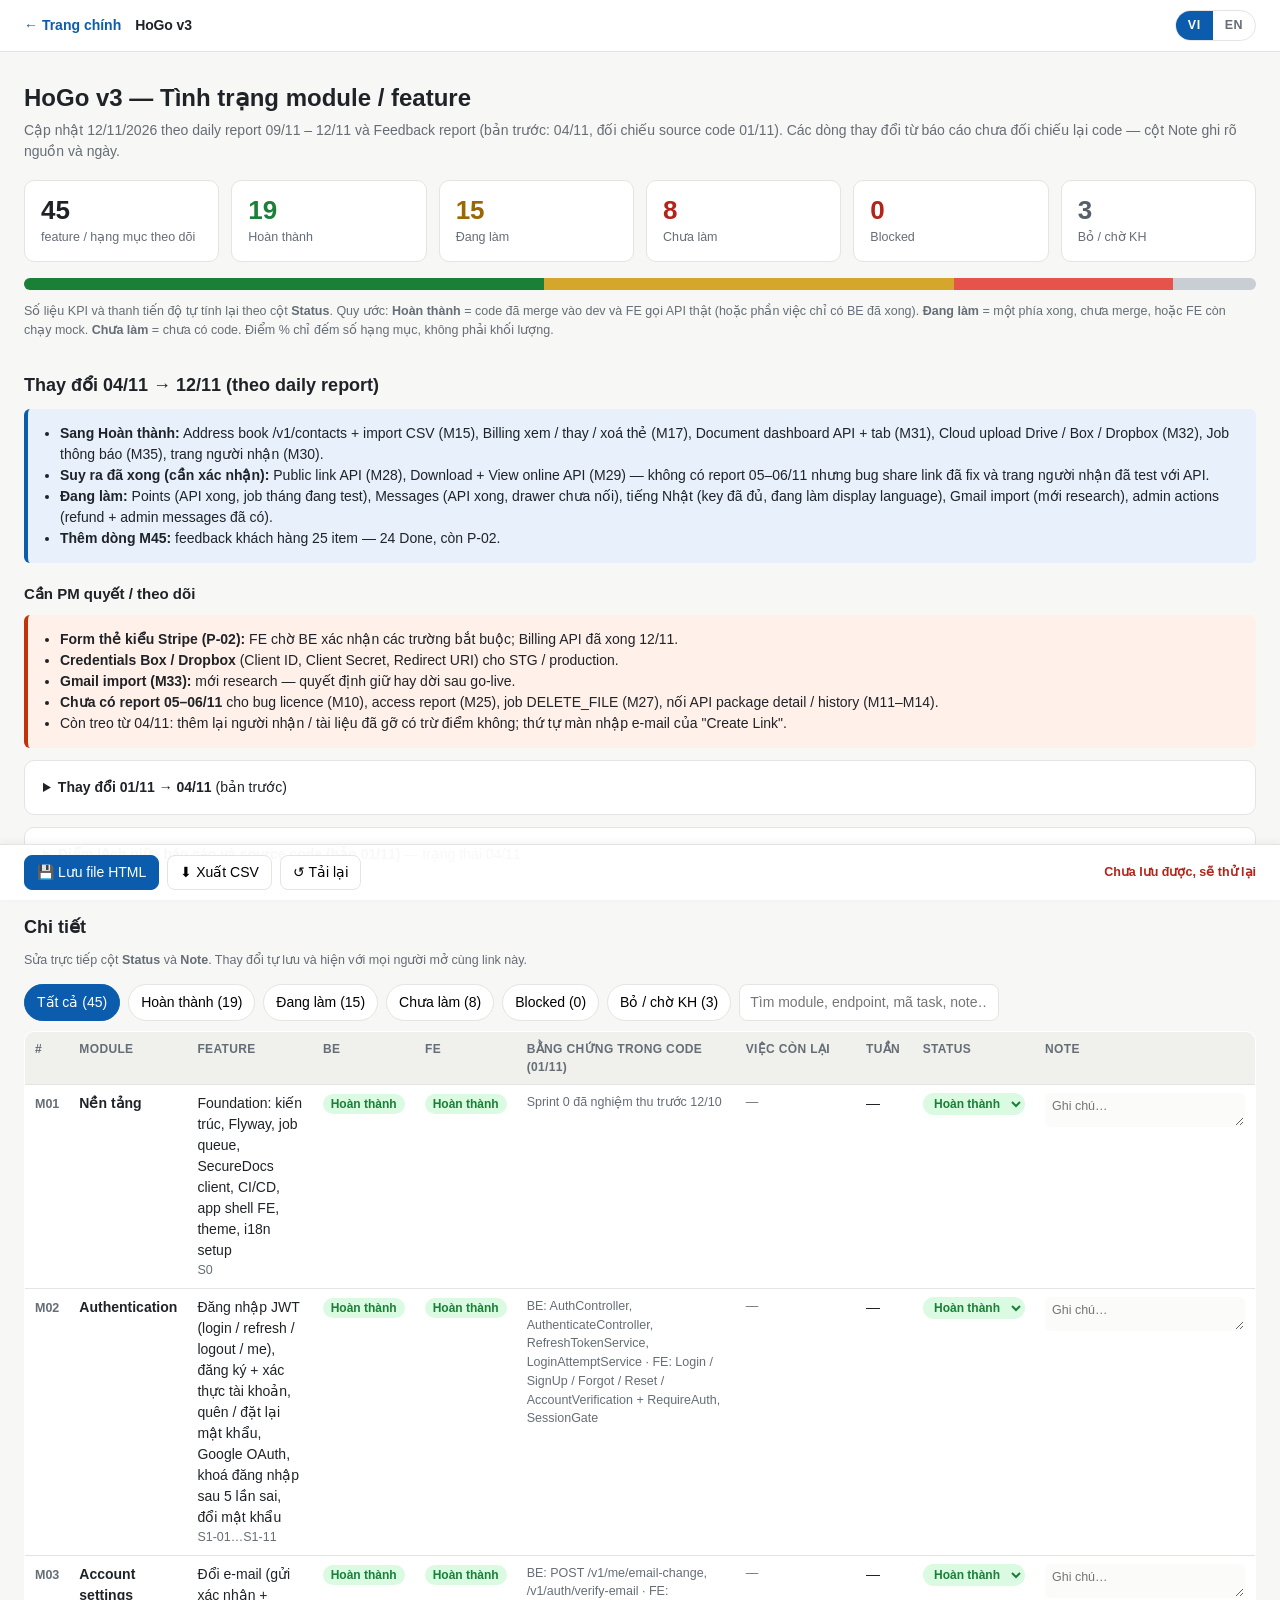
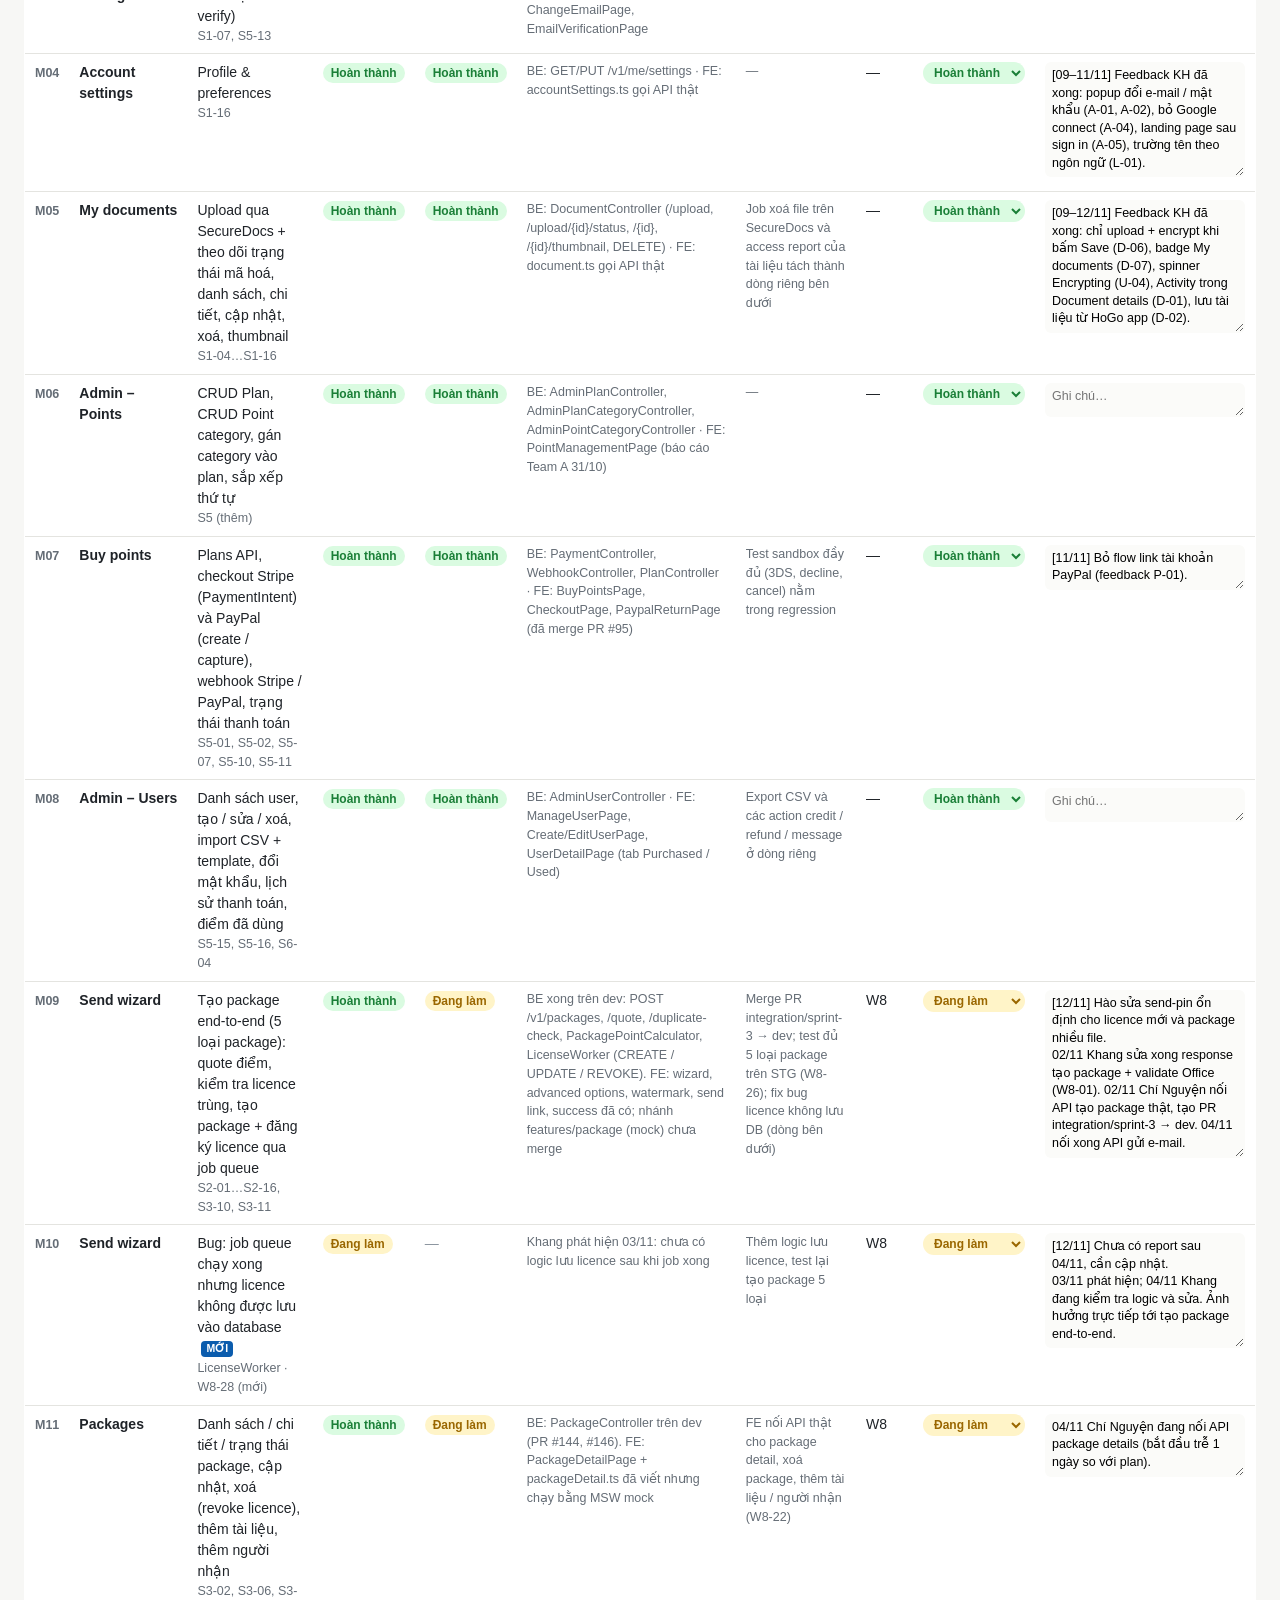
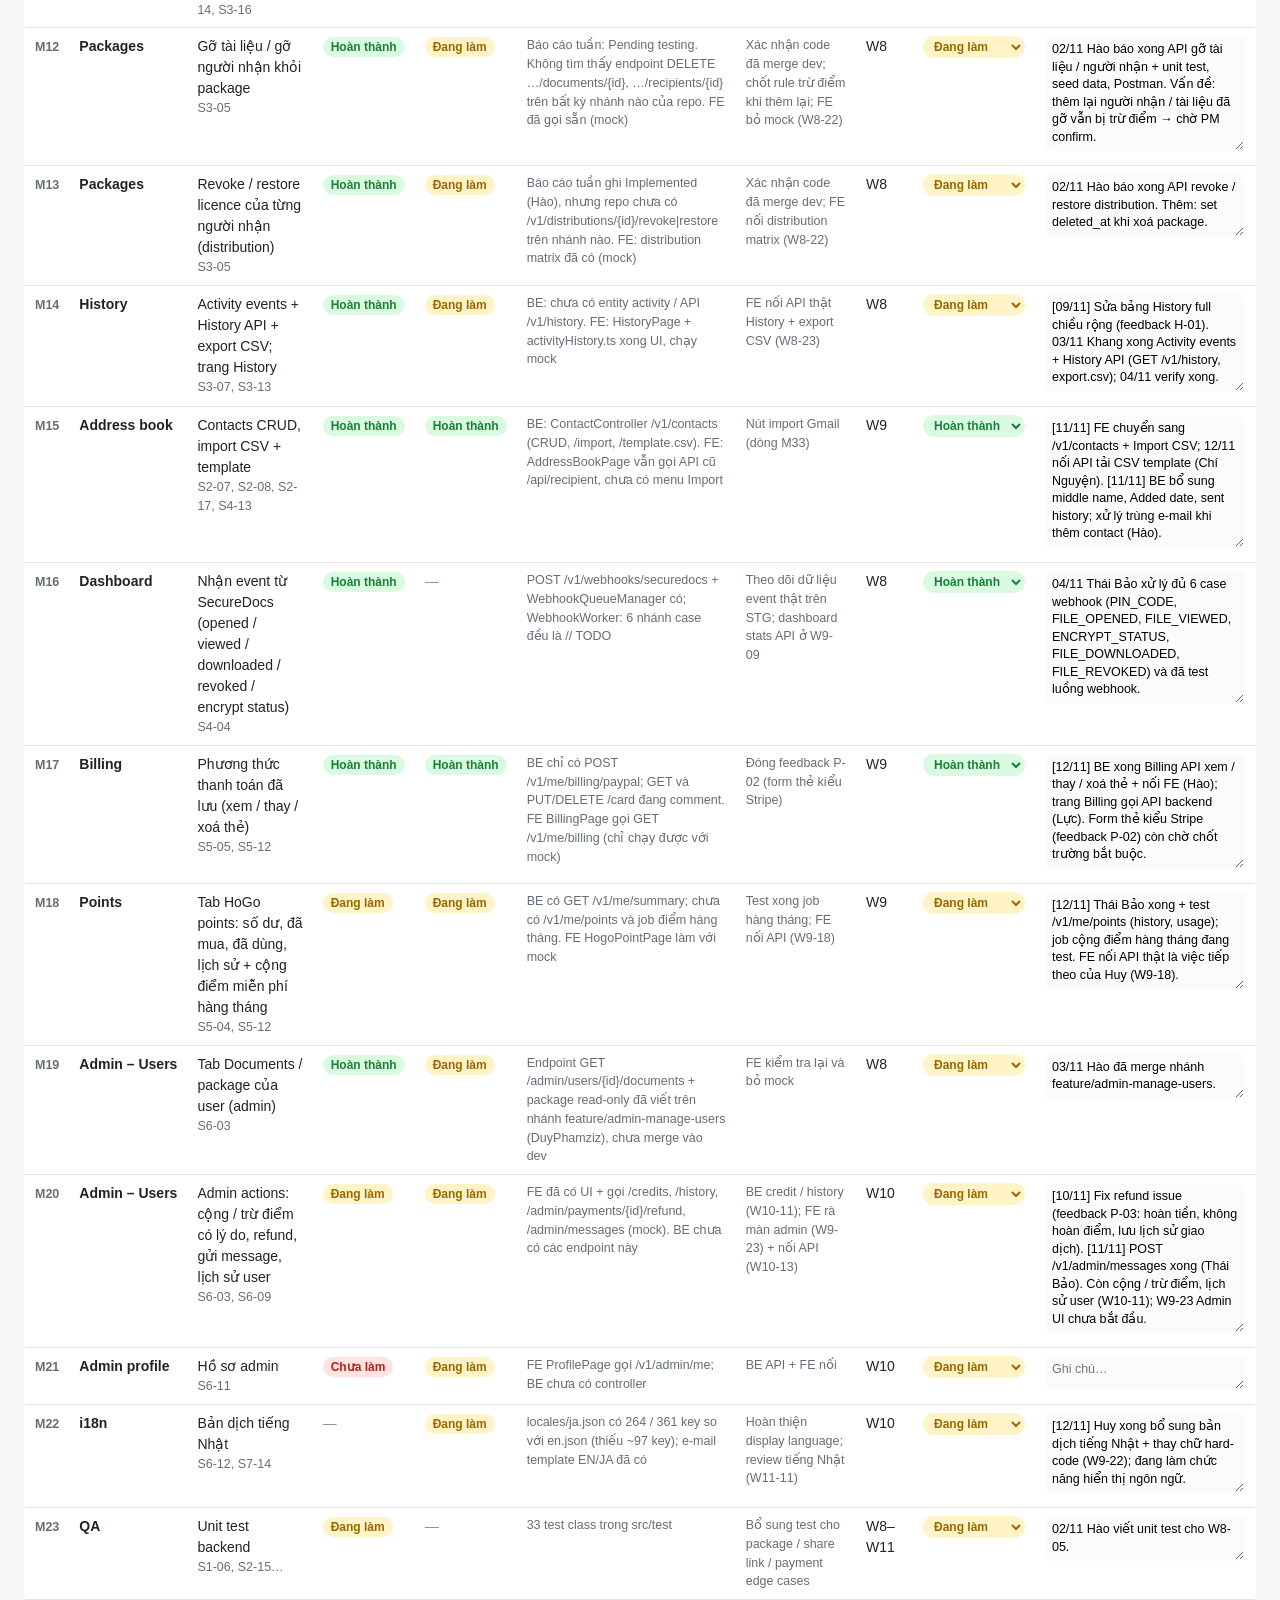
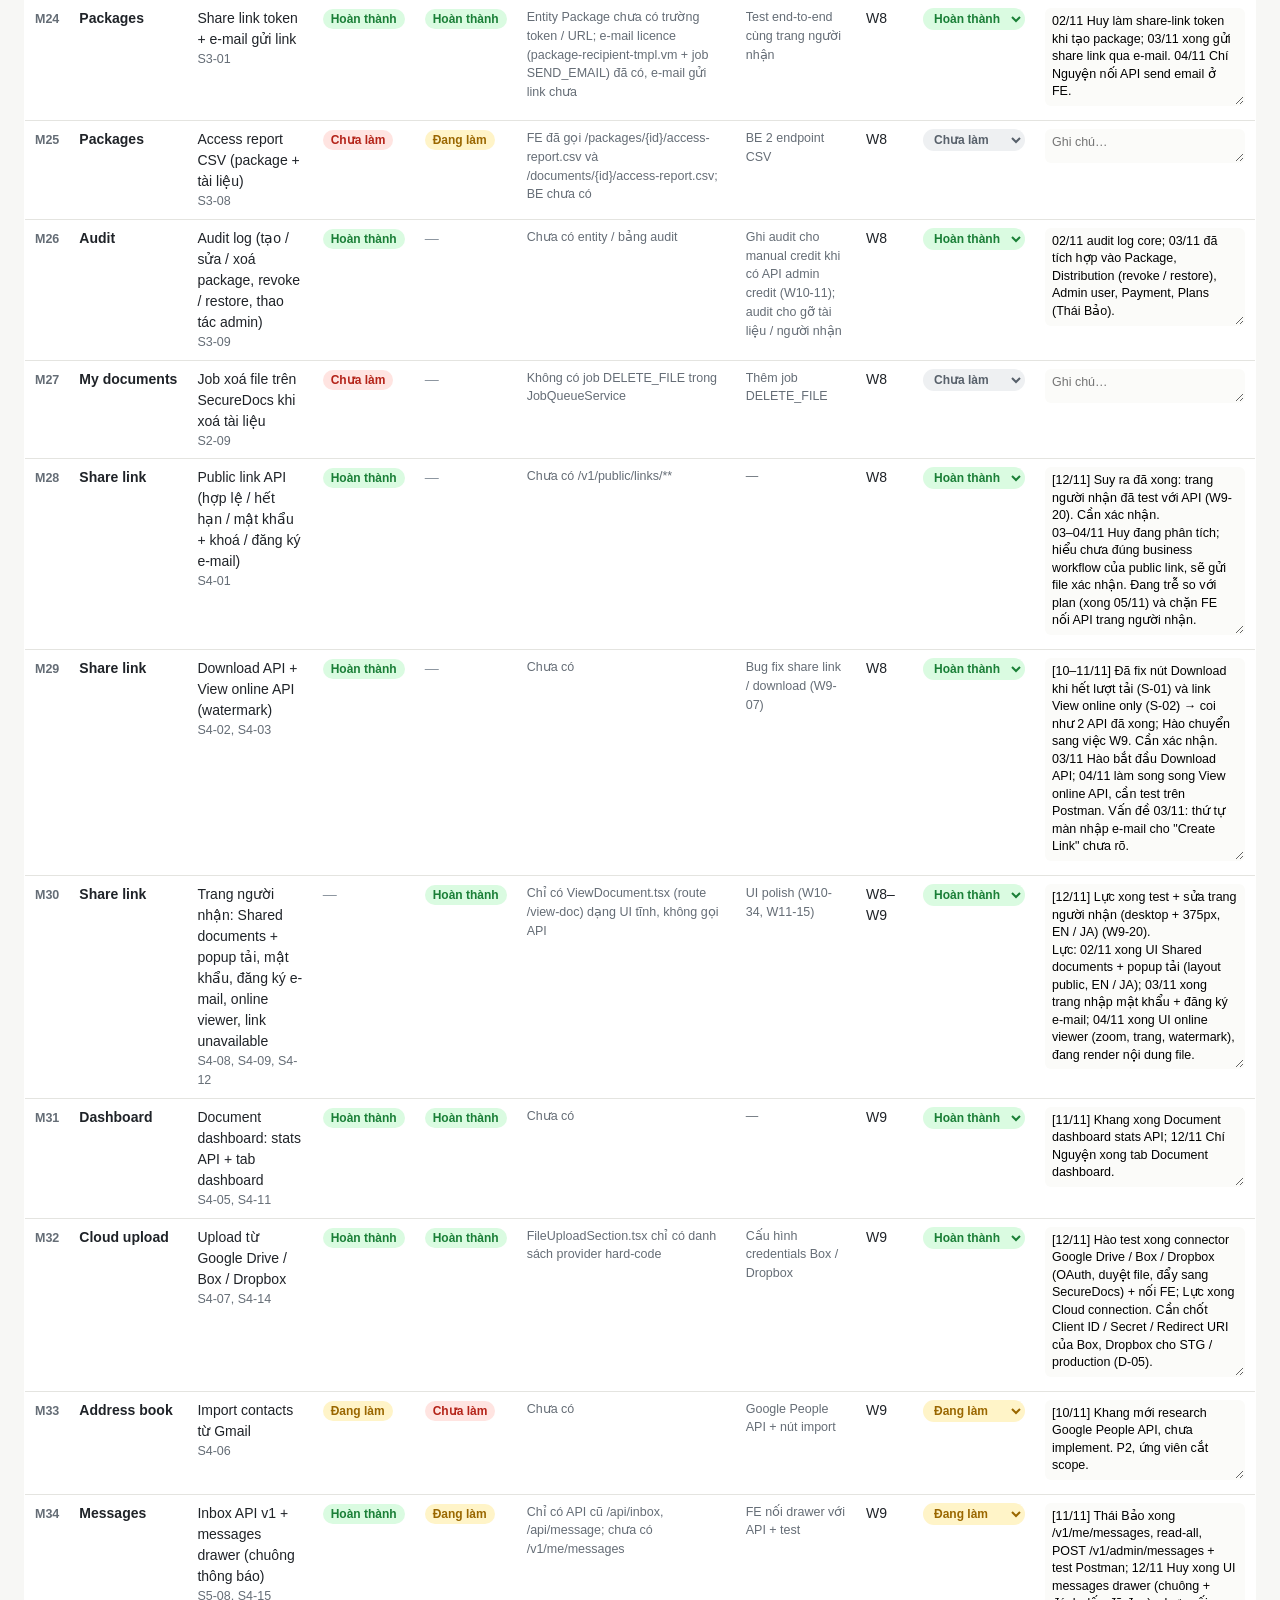
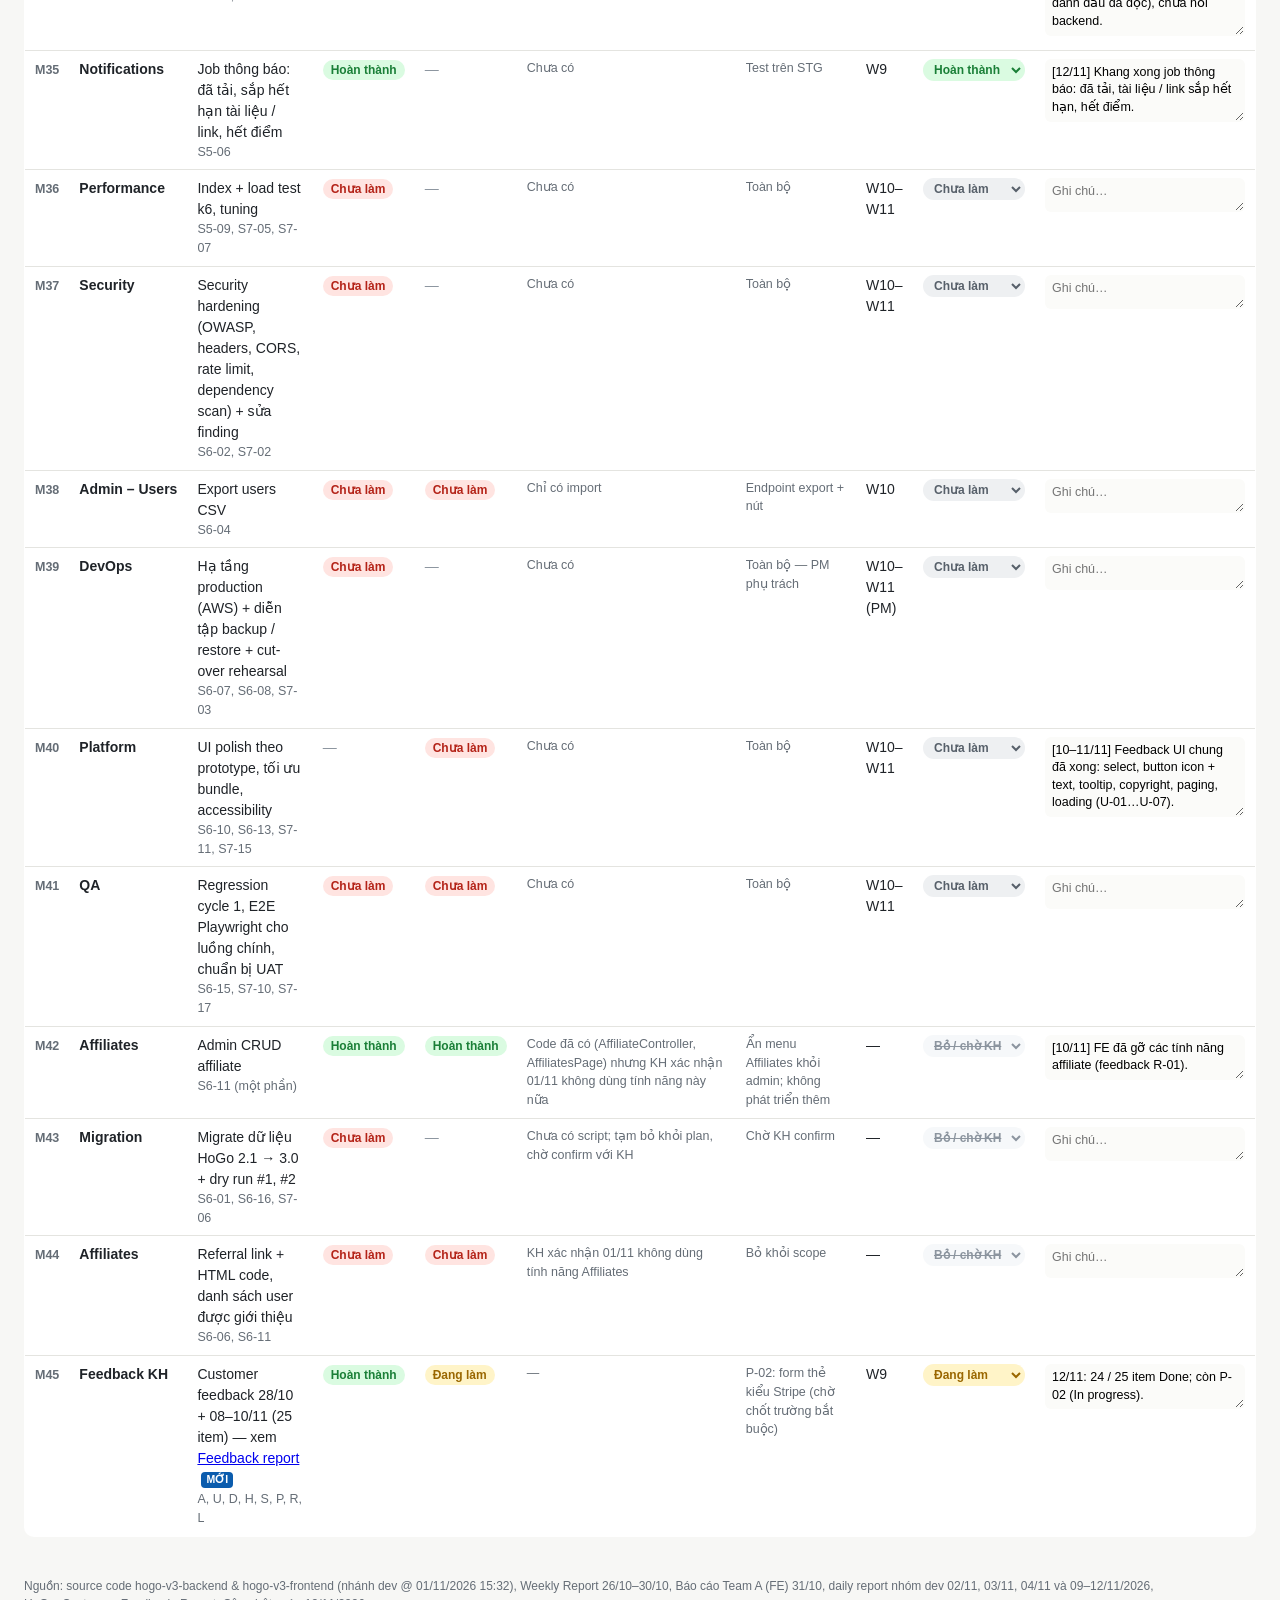
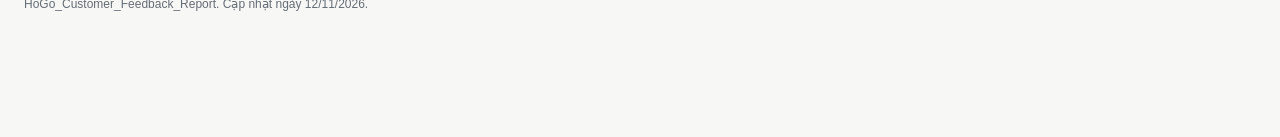
==== commit 14b010ef: "Share status and note edits so anyone with the link sees them. Co-authored-by: Cursor <cursoragent@c" ====
--- a/HoGo3_Module_Status.html
+++ b/HoGo3_Module_Status.html
@@ -45,6 +45,7 @@
 .toolbar button:hover{filter:brightness(.97)}
 .toolbar .stamp{color:var(--mute);font-size:12.5px;margin-left:auto}
 .toolbar .dirty{color:#b42318;font-weight:600}
+.toolbar .ok{color:#137333;font-weight:600}
 select.st{font:inherit;font-size:12px;font-weight:600;border-radius:999px;padding:2px 6px;border:1px solid transparent;cursor:pointer;max-width:150px}
 select.st.N{background:#eef0f2;color:#57606a}
 select.st.P{background:var(--prog-bg);color:var(--prog)}
@@ -120,10 +121,10 @@
 <div class="toolbar">
 <button class="pri" id="btn-save" title="Tải về bản HTML đã gồm status và note hiện tại">💾 Lưu file HTML</button>
 <button id="btn-csv" title="Xuất các bảng có cột Status / Note ra CSV (mở bằng Excel)">⬇ Xuất CSV</button>
-<button id="btn-reset" title="Xoá bản nháp tự lưu trong trình duyệt">↺ Bỏ thay đổi chưa lưu</button>
+<button id="btn-reset" title="Tải lại bản đang chia sẻ">↺ Tải lại</button>
 <span class="stamp" id="stamp"></span>
 </div>
-<p class="small" style="margin:0 0 14px">Sửa trực tiếp cột <b>Status</b> và <b>Note</b>. Mọi thay đổi được tự lưu trong trình duyệt này; bấm <b>Lưu file HTML</b> để tải về bản đã cập nhật (gửi cho người khác hoặc ghi đè file cũ).</p>
+<p class="small" style="margin:0 0 14px">Sửa trực tiếp cột <b>Status</b> và <b>Note</b>. Thay đổi tự lưu và hiện với mọi người mở cùng link này.</p>
 
 <div class="chips">
 <button class="chip on" data-f="all">Tất cả (<span id="c-all">45</span>)</button>
@@ -158,75 +159,7 @@
  if(f!=='all')go();if(window.hogoApply)window.hogoApply();};
 })();
 </script>
-<script>
-(function(){
-var KEY=document.body.getAttribute('data-store');
-var FILE=document.body.getAttribute('data-file');
-var OPTS=JSON.parse(document.getElementById('st-opts').textContent);
-var LBL={};OPTS.forEach(function(o){LBL[o.v]=o.l});
-function load(){try{return JSON.parse(localStorage.getItem(KEY)||'{}')}catch(e){return {}}}
-function save(o){try{localStorage.setItem(KEY,JSON.stringify(o));return true}catch(e){return false}}
-var store=load();
-var rows=[].slice.call(document.querySelectorAll('tr[data-id]'));
-var unsaved=false;
-function fmt(t){if(!t)return '';var d=new Date(+t);function p(n){return (n<10?'0':'')+n}
- return p(d.getDate())+'/'+p(d.getMonth()+1)+' '+p(d.getHours())+':'+p(d.getMinutes())}
-function grow(t){t.style.height='auto';t.style.height=(t.scrollHeight+2)+'px'}
-function paint(r){var s=r.querySelector('select.st');s.className='st '+s.value;r.setAttribute('data-s',s.value);
- var u=r.querySelector('.upd');if(u)u.textContent=r.getAttribute('data-t')?('sửa '+fmt(r.getAttribute('data-t'))):'';if(window.hogoApply)window.hogoApply();}
-function stamp(){var el=document.getElementById('stamp');if(!el)return;
- var saved=document.body.getAttribute('data-saved');
- el.innerHTML=(unsaved?'<span class="dirty">Có thay đổi chưa xuất file</span> · đã tự lưu trong trình duyệt · ':'')+(saved?'File lưu lần cuối: '+fmt(saved):'');if(window.hogoApply)window.hogoApply();}
-rows.forEach(function(r){
- var id=r.getAttribute('data-id'),s=r.querySelector('select.st'),n=r.querySelector('textarea.nt');
- var bt=+(r.getAttribute('data-t')||0),st=store[id];
- if(st&&st.t>bt){s.value=st.s;n.value=st.n;r.setAttribute('data-t',st.t);r.classList.add('chg');unsaved=true;}
- paint(r);
- function ch(){store[id]={s:s.value,n:n.value,t:Date.now()};save(store);r.setAttribute('data-t',store[id].t);r.classList.add('chg');
-  paint(r);unsaved=true;stamp();if(window.onStatusChange)window.onStatusChange();}
- s.addEventListener('change',ch);n.addEventListener('input',function(){grow(n)});n.addEventListener('change',ch);
-});
-window.addEventListener('load',function(){document.querySelectorAll('textarea.nt').forEach(grow)});
-function today(){var d=new Date();function p(n){return (n<10?'0':'')+n}return d.getFullYear()+p(d.getMonth()+1)+p(d.getDate())+'_'+p(d.getHours())+p(d.getMinutes())}
-function dl(name,blob){var a=document.createElement('a');a.href=URL.createObjectURL(blob);a.download=name;document.body.appendChild(a);a.click();
- setTimeout(function(){URL.revokeObjectURL(a.href);a.remove()},500)}
-document.getElementById('btn-save').onclick=function(){
- document.querySelectorAll('select.st').forEach(function(s){[].forEach.call(s.options,function(o){if(o.value===s.value)o.setAttribute('selected','');else o.removeAttribute('selected')})});
- document.querySelectorAll('textarea.nt').forEach(function(t){t.textContent=t.value;t.removeAttribute('style')});
- var hidden=[];document.querySelectorAll('tbody tr').forEach(function(r){if(r.style.display){hidden.push([r,r.style.display]);r.style.display=''}});
- document.querySelectorAll('tr.chg').forEach(function(r){r.classList.remove('chg')});
- var now=Date.now();document.body.setAttribute('data-saved',now);
- var html='<!DOCTYPE html>\n'+document.documentElement.outerHTML;
- hidden.forEach(function(h){h[0].style.display=h[1]});
- document.querySelectorAll('textarea.nt').forEach(grow);
- dl(FILE+'_'+today()+'.html',new Blob([html],{type:'text/html;charset=utf-8'}));
- unsaved=false;stamp();
-};
-document.getElementById('btn-csv').onclick=function(){
- var out=[];
- document.querySelectorAll('table').forEach(function(t){
-  if(!t.querySelector('tr[data-id]'))return;
-  var cap=t.getAttribute('data-cap')||'';
-  var hd=[].map.call(t.querySelectorAll('thead th'),function(th){return th.textContent.trim()});
-  out.push(['Bảng'].concat(hd));
-  t.querySelectorAll('tbody tr[data-id]').forEach(function(r){
-   out.push([cap].concat([].map.call(r.children,function(td){
-    var s=td.querySelector('select.st');if(s)return LBL[s.value];
-    var n=td.querySelector('textarea.nt');if(n)return n.value;
-    var c=td.cloneNode(true);c.querySelectorAll('.upd').forEach(function(x){x.remove()});return c.textContent.replace(/\s+/g,' ').trim();})));
-  });
-  out.push([]);
- });
- var csv=out.map(function(r){return r.map(function(v){v=(v==null?'':String(v));return /[",\n]/.test(v)?'"'+v.replace(/"/g,'""')+'"':v}).join(',')}).join('\r\n');
- dl(FILE+'_'+today()+'.csv',new Blob(['﻿'+csv],{type:'text/csv;charset=utf-8'}));
-};
-document.getElementById('btn-reset').onclick=function(){
- if(!confirm(window.hogoT('Bỏ các thay đổi chưa xuất file và quay về dữ liệu trong file này?')))return;
- try{localStorage.removeItem(KEY)}catch(e){}location.reload();
-};
-stamp();if(window.onStatusChange)window.onStatusChange();
-})();
-</script>
+<script src="board.js"></script>
 <footer>Nguồn: source code hogo-v3-backend &amp; hogo-v3-frontend (nhánh dev @ 01/11/2026 15:32), Weekly Report 26/10–30/10, Báo cáo Team A (FE) 31/10, daily report nhóm dev 02/11, 03/11, 04/11 và 09–12/11/2026, HoGo_Customer_Feedback_Report. Cập nhật ngày 12/11/2026.</footer>
 </div><script src="i18n-en.js"></script>
 <script src="site.js"></script>
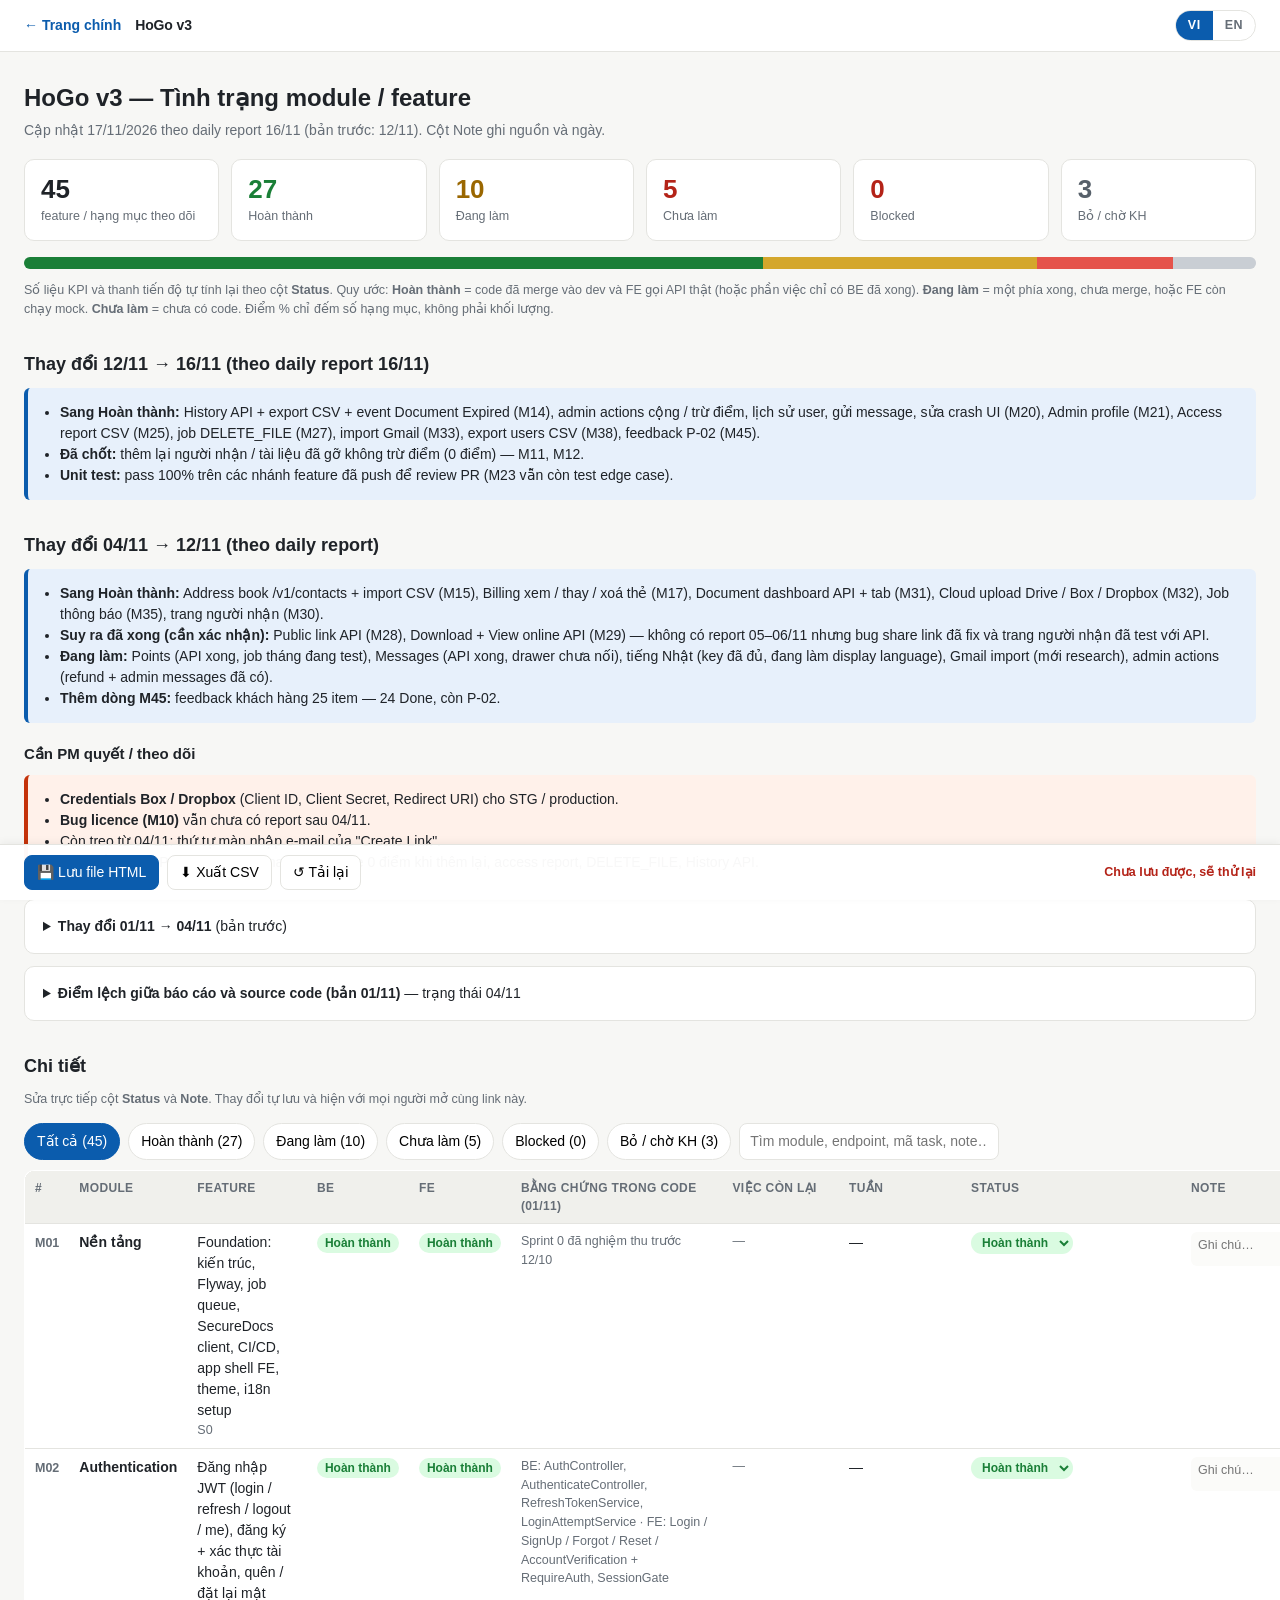
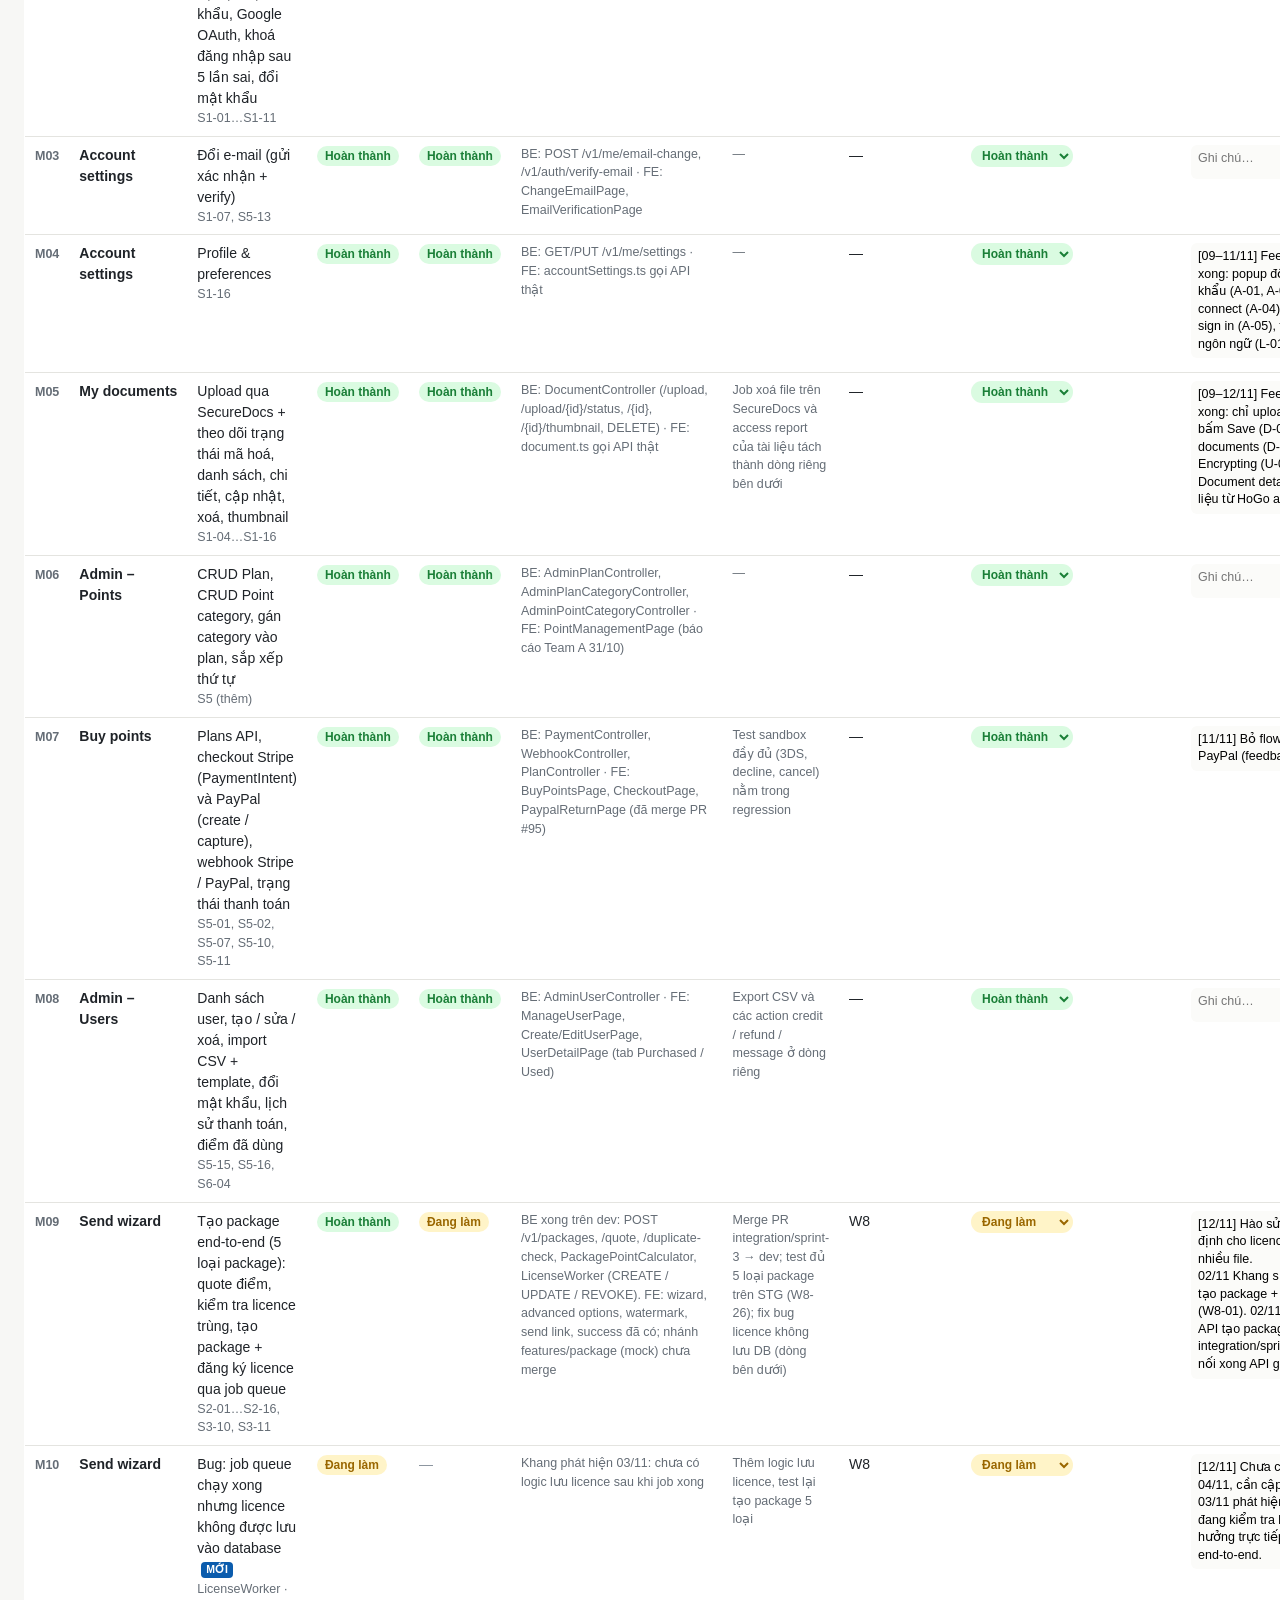
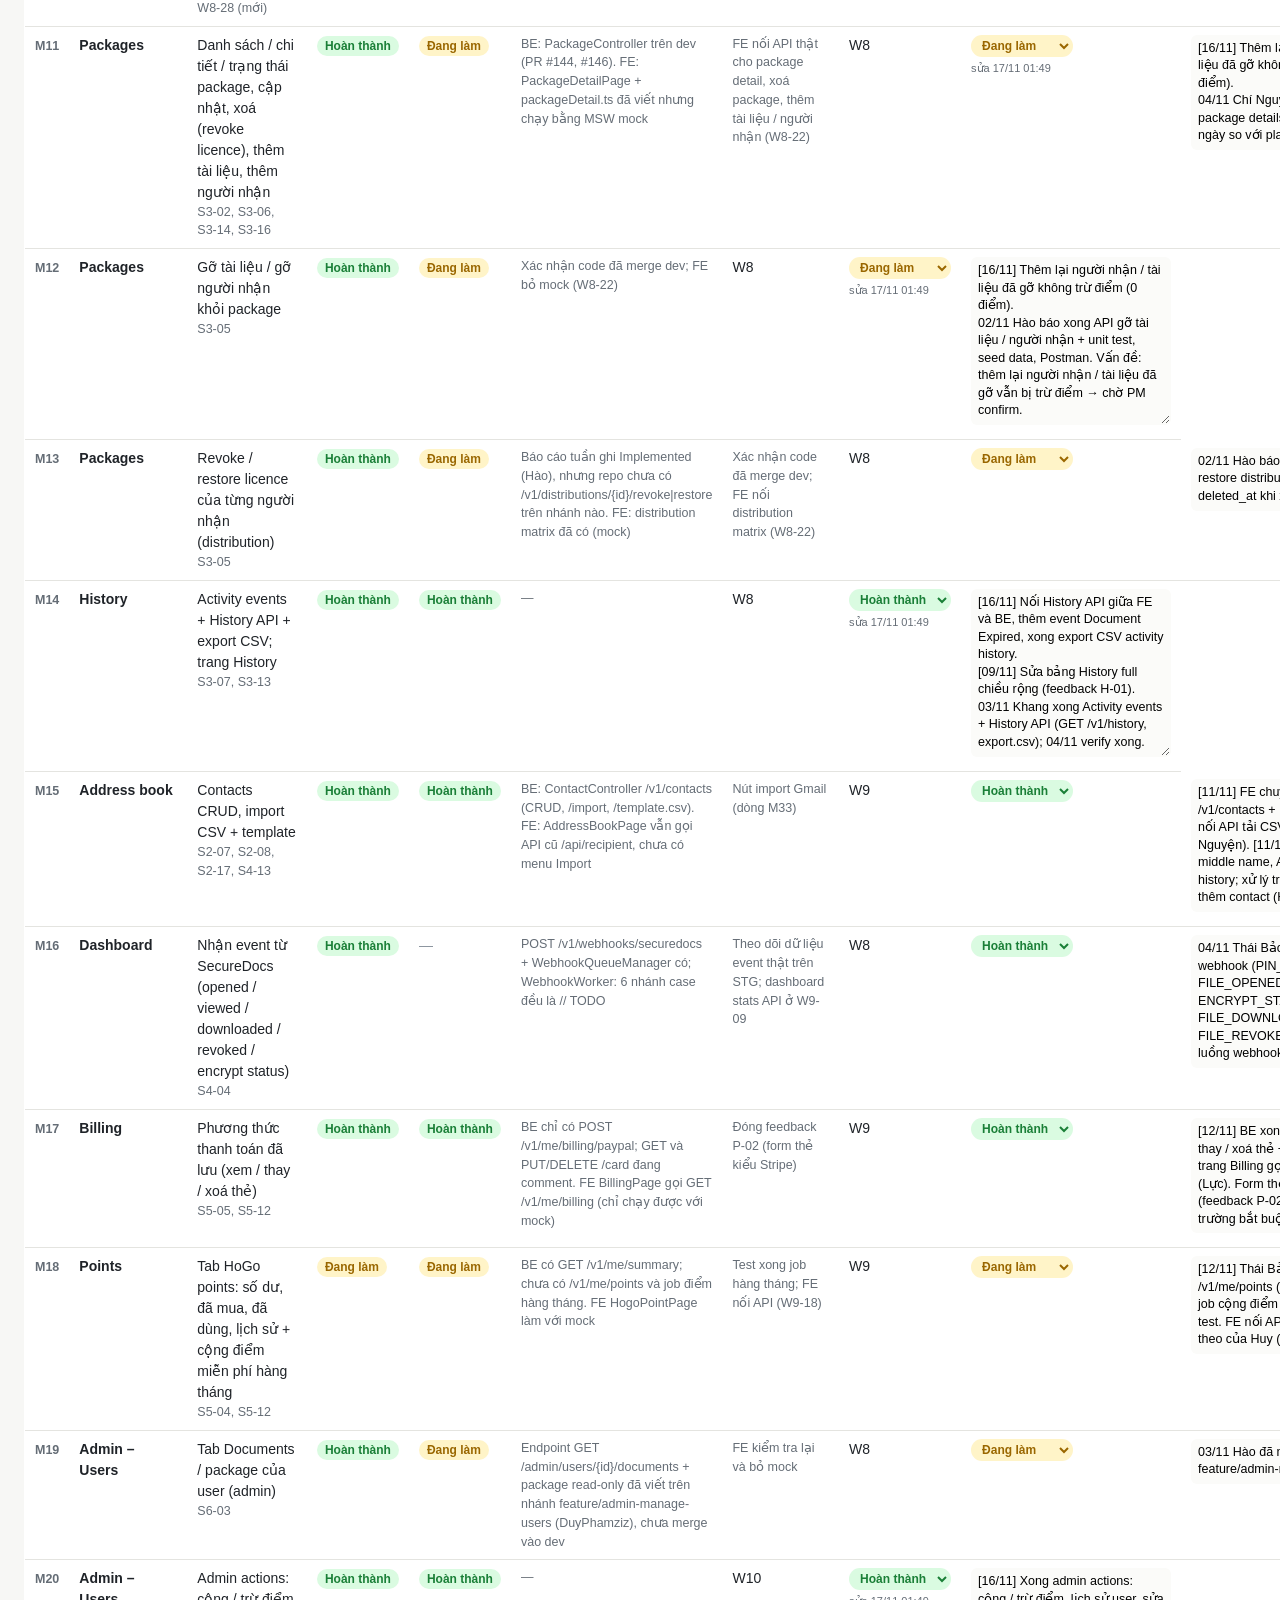
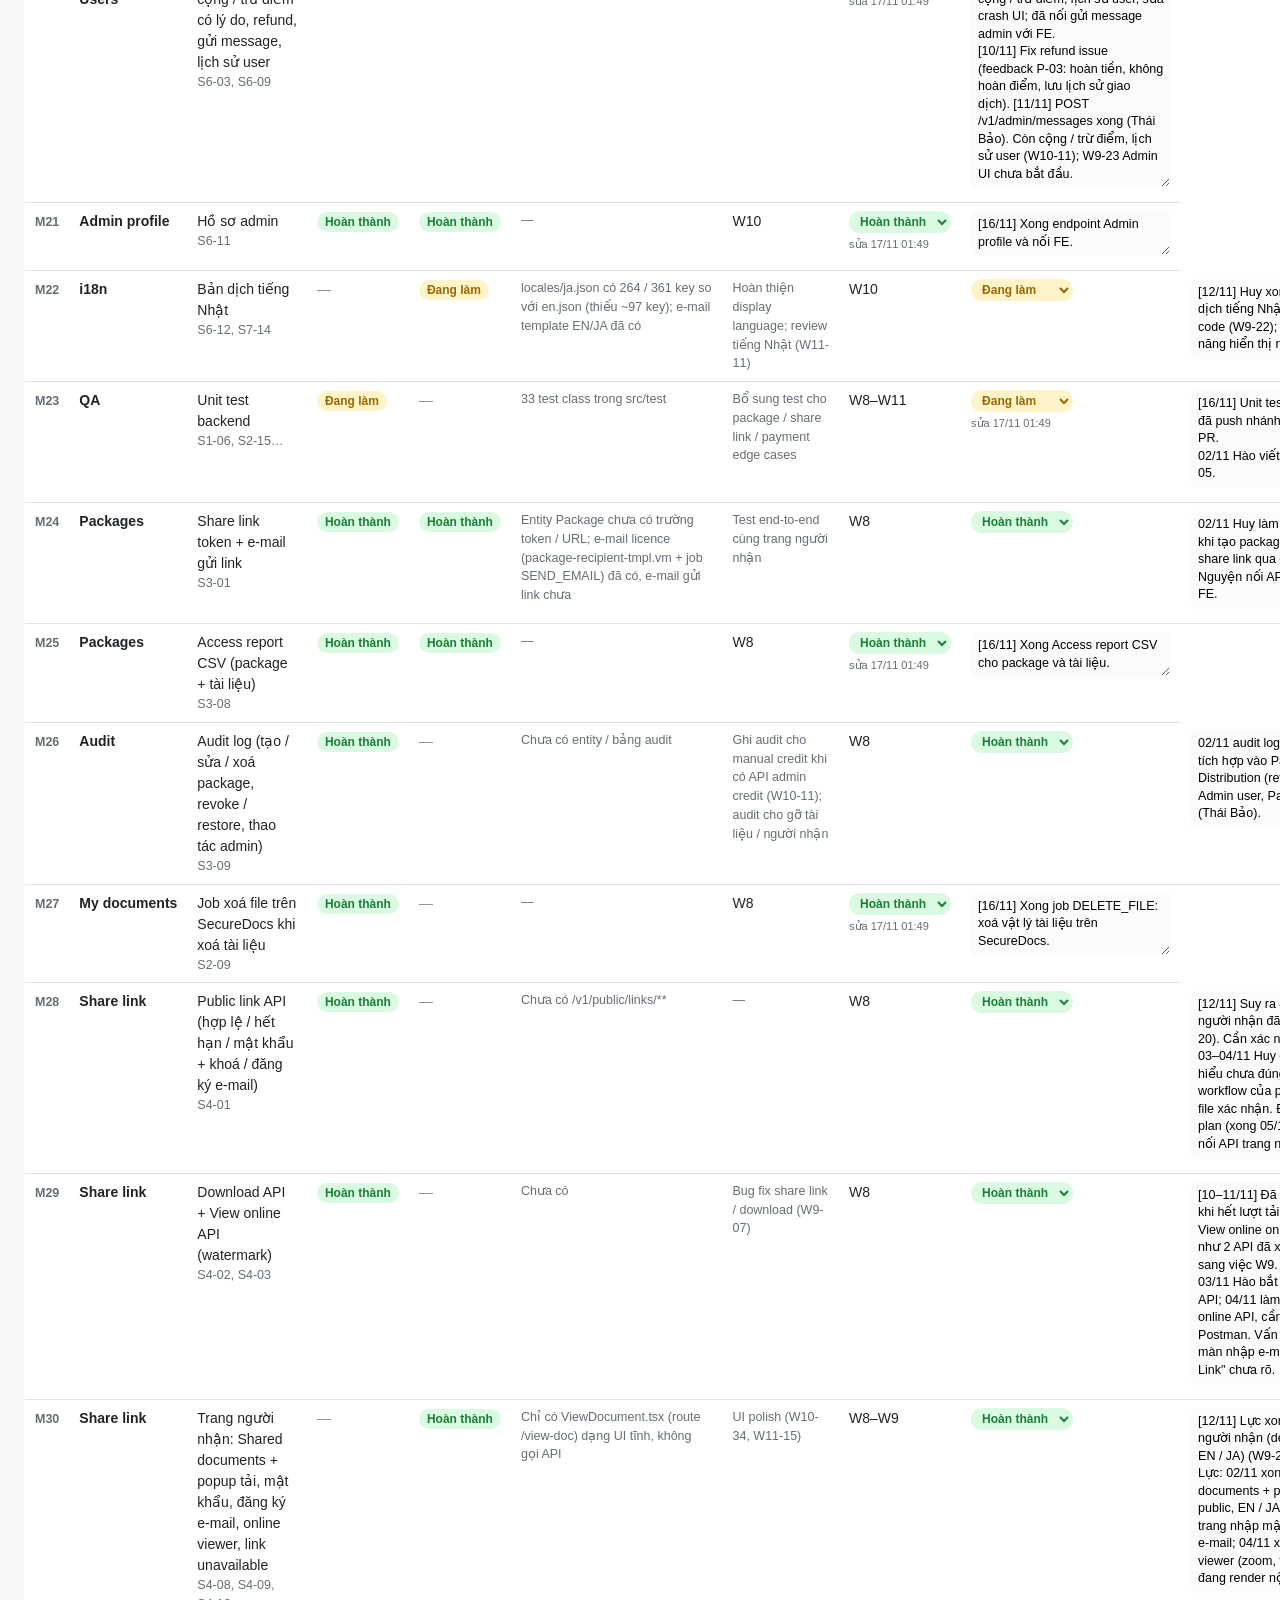
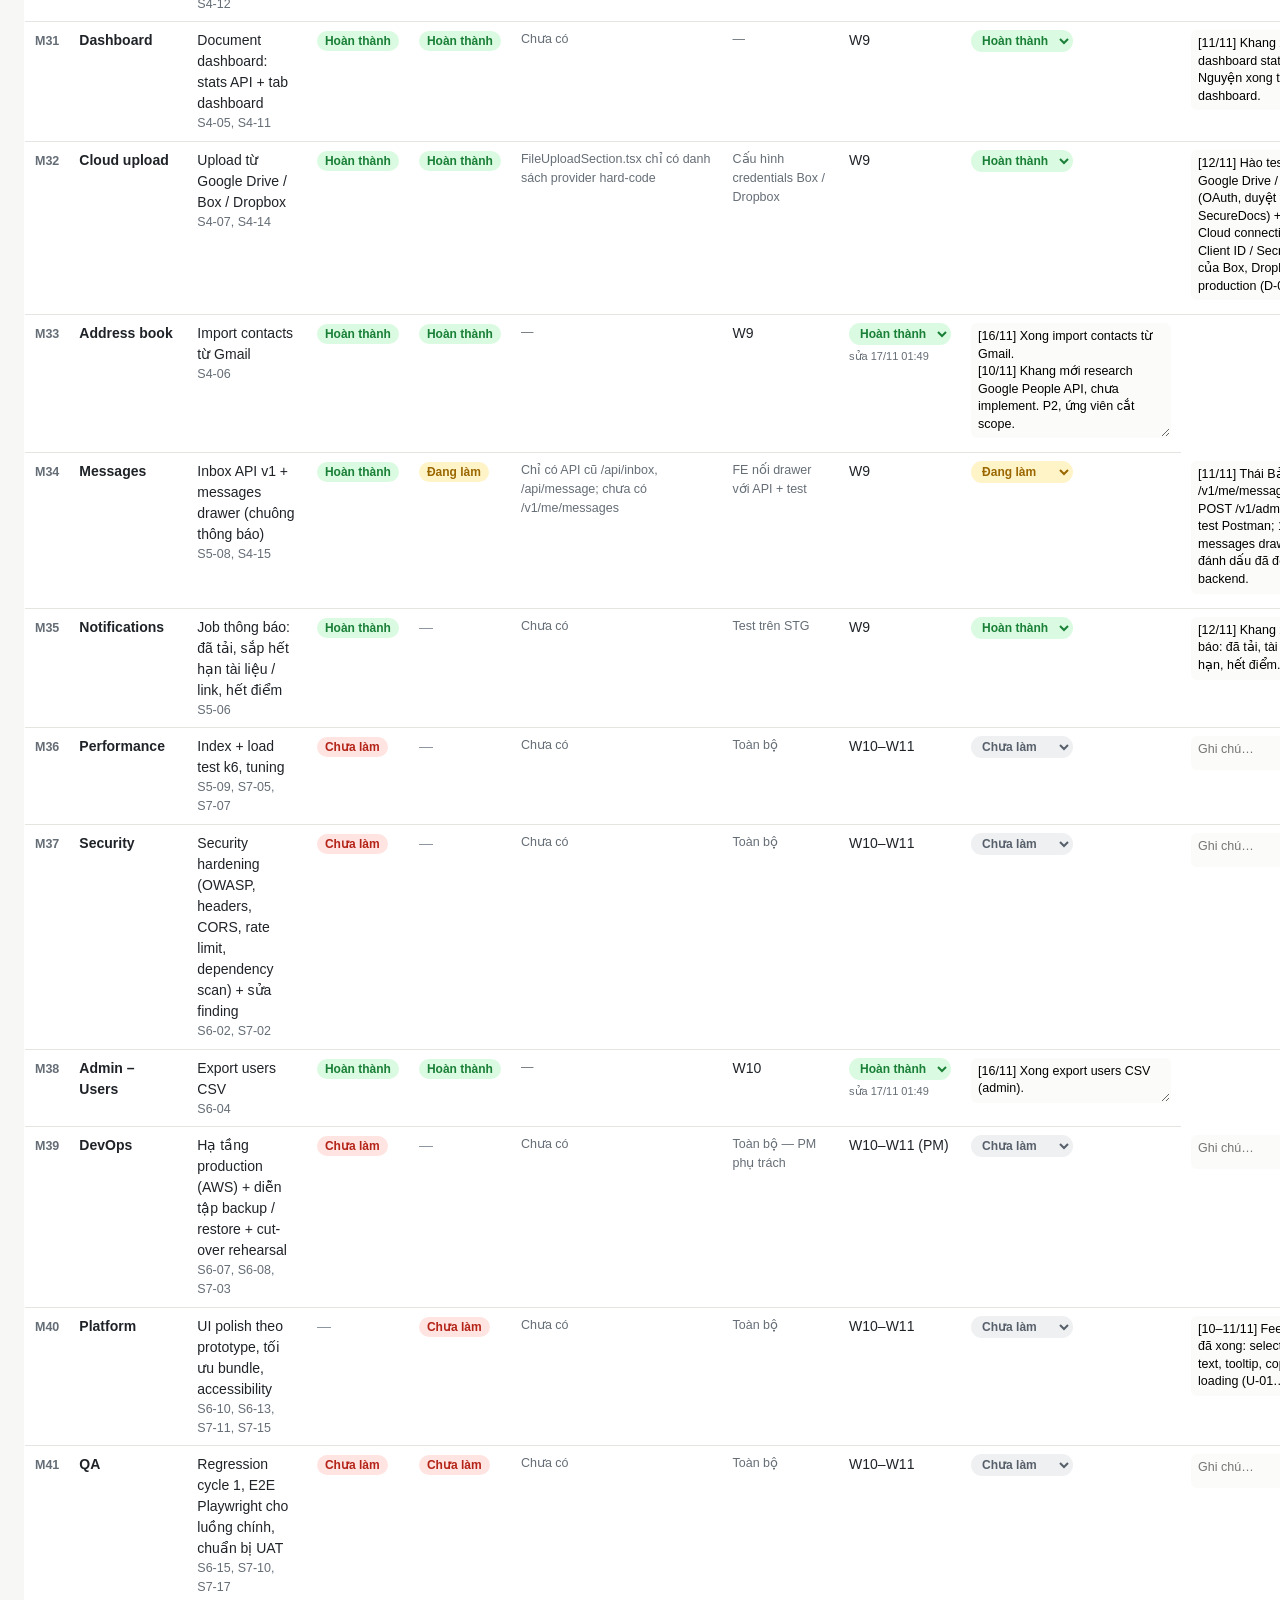
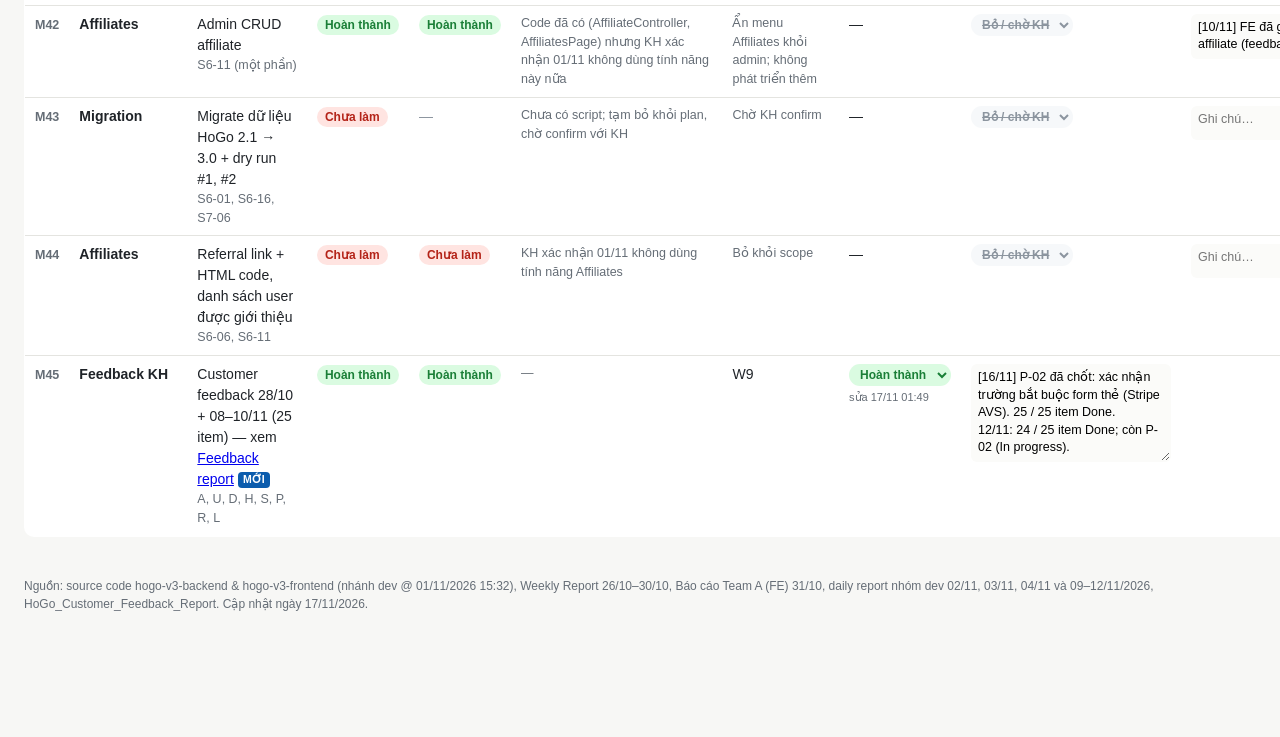
==== commit 32b9b3e4: "Update plan status from the 16/11 daily reports. Co-authored-by: Cursor <cursoragent@cursor.com>" ====
--- a/HoGo3_Module_Status.html
+++ b/HoGo3_Module_Status.html
@@ -65,18 +65,24 @@
 
 </style></head><body data-store="hogo3-module-status" data-file="HoGo3_Module_Status"><div class="wrap">
 <h1>HoGo v3 — Tình trạng module / feature</h1>
-<p class="sub">Cập nhật 12/11/2026 theo daily report 09/11 – 12/11 và Feedback report (bản trước: 04/11, đối chiếu source code 01/11). Các dòng thay đổi từ báo cáo chưa đối chiếu lại code — cột Note ghi rõ nguồn và ngày.</p>
+<p class="sub">Cập nhật 17/11/2026 theo daily report 16/11 (bản trước: 12/11). Cột Note ghi nguồn và ngày.</p>
 <div class="kpis">
 <div class="kpi"><b id="k-all">45</b><span>feature / hạng mục theo dõi</span></div>
-<div class="kpi"><b style="color:var(--done)" id="k-D">19</b><span>Hoàn thành</span></div>
-<div class="kpi"><b style="color:var(--prog)" id="k-P">15</b><span>Đang làm</span></div>
-<div class="kpi"><b style="color:var(--none)" id="k-N">8</b><span>Chưa làm</span></div>
+<div class="kpi"><b style="color:var(--done)" id="k-D">27</b><span>Hoàn thành</span></div>
+<div class="kpi"><b style="color:var(--prog)" id="k-P">10</b><span>Đang làm</span></div>
+<div class="kpi"><b style="color:var(--none)" id="k-N">5</b><span>Chưa làm</span></div>
 <div class="kpi"><b style="color:var(--none)" id="k-B">0</b><span>Blocked</span></div>
 <div class="kpi"><b style="color:#57606a" id="k-O">3</b><span>Bỏ / chờ KH</span></div>
 </div>
 <div class="bar" style="height:12px" id="pbar"></div>
 <p class="small">Số liệu KPI và thanh tiến độ tự tính lại theo cột <b>Status</b>. Quy ước: <b>Hoàn thành</b> = code đã merge vào dev và FE gọi API thật (hoặc phần việc chỉ có BE đã xong). <b>Đang làm</b> = một phía xong, chưa merge, hoặc FE còn chạy mock. <b>Chưa làm</b> = chưa có code. Điểm % chỉ đếm số hạng mục, không phải khối lượng.</p>
 
+<h2>Thay đổi 12/11 → 16/11 (theo daily report 16/11)</h2>
+<div class="note"><ul style="margin:4px 0;padding-left:18px">
+<li><b>Sang Hoàn thành:</b> History API + export CSV + event Document Expired (M14), admin actions cộng / trừ điểm, lịch sử user, gửi message, sửa crash UI (M20), Admin profile (M21), Access report CSV (M25), job DELETE_FILE (M27), import Gmail (M33), export users CSV (M38), feedback P-02 (M45).</li>
+<li><b>Đã chốt:</b> thêm lại người nhận / tài liệu đã gỡ không trừ điểm (0 điểm) — M11, M12.</li>
+<li><b>Unit test:</b> pass 100% trên các nhánh feature đã push để review PR (M23 vẫn còn test edge case).</li>
+</ul></div>
 <h2>Thay đổi 04/11 → 12/11 (theo daily report)</h2>
 <div class="note"><ul style="margin:4px 0;padding-left:18px">
 <li><b>Sang Hoàn thành:</b> Address book /v1/contacts + import CSV (M15), Billing xem / thay / xoá thẻ (M17), Document dashboard API + tab (M31), Cloud upload Drive / Box / Dropbox (M32), Job thông báo (M35), trang người nhận (M30).</li>
@@ -86,11 +92,10 @@
 </ul></div>
 <h3>Cần PM quyết / theo dõi</h3>
 <div class="note warn"><ul style="margin:4px 0;padding-left:18px">
-<li><b>Form thẻ kiểu Stripe (P-02):</b> FE chờ BE xác nhận các trường bắt buộc; Billing API đã xong 12/11.</li>
 <li><b>Credentials Box / Dropbox</b> (Client ID, Client Secret, Redirect URI) cho STG / production.</li>
-<li><b>Gmail import (M33):</b> mới research — quyết định giữ hay dời sau go-live.</li>
-<li><b>Chưa có report 05–06/11</b> cho bug licence (M10), access report (M25), job DELETE_FILE (M27), nối API package detail / history (M11–M14).</li>
-<li>Còn treo từ 04/11: thêm lại người nhận / tài liệu đã gỡ có trừ điểm không; thứ tự màn nhập e-mail của "Create Link".</li>
+<li><b>Bug licence (M10)</b> vẫn chưa có report sau 04/11.</li>
+<li>Còn treo từ 04/11: thứ tự màn nhập e-mail của "Create Link".</li>
+<li><b>Đã chốt 16/11:</b> P-02 form thẻ, Gmail import, rule 0 điểm khi thêm lại, access report, DELETE_FILE, History API.</li>
 </ul></div>
 <details class="card"><summary><b>Thay đổi 01/11 → 04/11</b> (bản trước)</summary>
 <div class="note"><ul style="margin:4px 0;padding-left:18px">
@@ -128,9 +133,9 @@
 
 <div class="chips">
 <button class="chip on" data-f="all">Tất cả (<span id="c-all">45</span>)</button>
-<button class="chip" data-f="D">Hoàn thành (<span id="c-D">19</span>)</button>
-<button class="chip" data-f="P">Đang làm (<span id="c-P">15</span>)</button>
-<button class="chip" data-f="N">Chưa làm (<span id="c-N">8</span>)</button>
+<button class="chip" data-f="D">Hoàn thành (<span id="c-D">27</span>)</button>
+<button class="chip" data-f="P">Đang làm (<span id="c-P">10</span>)</button>
+<button class="chip" data-f="N">Chưa làm (<span id="c-N">5</span>)</button>
 <button class="chip" data-f="B">Blocked (<span id="c-B">0</span>)</button>
 <button class="chip" data-f="O">Bỏ / chờ KH (<span id="c-O">3</span>)</button>
 <input class="search" placeholder="Tìm module, endpoint, mã task, note…" id="q">
@@ -138,11 +143,18 @@
 <table id="t" data-cap="Module status"><thead><tr><th>#</th><th>Module</th><th>Feature</th><th>BE</th><th>FE</th><th>Bằng chứng trong code (01/11)</th><th>Việc còn lại</th><th>Tuần</th><th>Status</th><th>Note</th></tr></thead>
 <tbody><tr data-id="M01" data-s="D"><td><b class="small">M01</b></td><td><b>Nền tảng</b></td><td>Foundation: kiến trúc, Flyway, job queue, SecureDocs client, CI/CD, app shell FE, theme, i18n setup<div class="small">S0</div></td><td><span class="pill D">Hoàn thành</span></td><td><span class="pill D">Hoàn thành</span></td><td class="small">Sprint 0 đã nghiệm thu trước 12/10</td><td class="small">—</td><td>—</td><td class="stc"><select class="st D"><option value="D" selected>Hoàn thành</option><option value="P">Đang làm</option><option value="N">Chưa làm</option><option value="B">Blocked</option><option value="O">Bỏ / chờ KH</option></select><span class="upd"></span></td><td><textarea class="nt" rows="1" placeholder="Ghi chú…"></textarea></td></tr><tr data-id="M02" data-s="D"><td><b class="small">M02</b></td><td><b>Authentication</b></td><td>Đăng nhập JWT (login / refresh / logout / me), đăng ký + xác thực tài khoản, quên / đặt lại mật khẩu, Google OAuth, khoá đăng nhập sau 5 lần sai, đổi mật khẩu<div class="small">S1-01…S1-11</div></td><td><span class="pill D">Hoàn thành</span></td><td><span class="pill D">Hoàn thành</span></td><td class="small">BE: AuthController, AuthenticateController, RefreshTokenService, LoginAttemptService · FE: Login / SignUp / Forgot / Reset / AccountVerification + RequireAuth, SessionGate</td><td class="small">—</td><td>—</td><td class="stc"><select class="st D"><option value="D" selected>Hoàn thành</option><option value="P">Đang làm</option><option value="N">Chưa làm</option><option value="B">Blocked</option><option value="O">Bỏ / chờ KH</option></select><span class="upd"></span></td><td><textarea class="nt" rows="1" placeholder="Ghi chú…"></textarea></td></tr><tr data-id="M03" data-s="D"><td><b class="small">M03</b></td><td><b>Account settings</b></td><td>Đổi e-mail (gửi xác nhận + verify)<div class="small">S1-07, S5-13</div></td><td><span class="pill D">Hoàn thành</span></td><td><span class="pill D">Hoàn thành</span></td><td class="small">BE: POST /v1/me/email-change, /v1/auth/verify-email · FE: ChangeEmailPage, EmailVerificationPage</td><td class="small">—</td><td>—</td><td class="stc"><select class="st D"><option value="D" selected>Hoàn thành</option><option value="P">Đang làm</option><option value="N">Chưa làm</option><option value="B">Blocked</option><option value="O">Bỏ / chờ KH</option></select><span class="upd"></span></td><td><textarea class="nt" rows="1" placeholder="Ghi chú…"></textarea></td></tr><tr data-id="M04" data-s="D"><td><b class="small">M04</b></td><td><b>Account settings</b></td><td>Profile &amp; preferences<div class="small">S1-16</div></td><td><span class="pill D">Hoàn thành</span></td><td><span class="pill D">Hoàn thành</span></td><td class="small">BE: GET/PUT /v1/me/settings · FE: accountSettings.ts gọi API thật</td><td class="small">—</td><td>—</td><td class="stc"><select class="st D"><option value="D" selected>Hoàn thành</option><option value="P">Đang làm</option><option value="N">Chưa làm</option><option value="B">Blocked</option><option value="O">Bỏ / chờ KH</option></select><span class="upd"></span></td><td><textarea class="nt" rows="1" placeholder="Ghi chú…">[09–11/11] Feedback KH đã xong: popup đổi e-mail / mật khẩu (A-01, A-02), bỏ Google connect (A-04), landing page sau sign in (A-05), trường tên theo ngôn ngữ (L-01).</textarea></td></tr><tr data-id="M05" data-s="D"><td><b class="small">M05</b></td><td><b>My documents</b></td><td>Upload qua SecureDocs + theo dõi trạng thái mã hoá, danh sách, chi tiết, cập nhật, xoá, thumbnail<div class="small">S1-04…S1-16</div></td><td><span class="pill D">Hoàn thành</span></td><td><span class="pill D">Hoàn thành</span></td><td class="small">BE: DocumentController (/upload, /upload/{id}/status, /{id}, /{id}/thumbnail, DELETE) · FE: document.ts gọi API thật</td><td class="small">Job xoá file trên SecureDocs và access report của tài liệu tách thành dòng riêng bên dưới</td><td>—</td><td class="stc"><select class="st D"><option value="D" selected>Hoàn thành</option><option value="P">Đang làm</option><option value="N">Chưa làm</option><option value="B">Blocked</option><option value="O">Bỏ / chờ KH</option></select><span class="upd"></span></td><td><textarea class="nt" rows="1" placeholder="Ghi chú…">[09–12/11] Feedback KH đã xong: chỉ upload + encrypt khi bấm Save (D-06), badge My documents (D-07), spinner Encrypting (U-04), Activity trong Document details (D-01), lưu tài liệu từ HoGo app (D-02).</textarea></td></tr><tr data-id="M06" data-s="D"><td><b class="small">M06</b></td><td><b>Admin – Points</b></td><td>CRUD Plan, CRUD Point category, gán category vào plan, sắp xếp thứ tự<div class="small">S5 (thêm)</div></td><td><span class="pill D">Hoàn thành</span></td><td><span class="pill D">Hoàn thành</span></td><td class="small">BE: AdminPlanController, AdminPlanCategoryController, AdminPointCategoryController · FE: PointManagementPage (báo cáo Team A 31/10)</td><td class="small">—</td><td>—</td><td class="stc"><select class="st D"><option value="D" selected>Hoàn thành</option><option value="P">Đang làm</option><option value="N">Chưa làm</option><option value="B">Blocked</option><option value="O">Bỏ / chờ KH</option></select><span class="upd"></span></td><td><textarea class="nt" rows="1" placeholder="Ghi chú…"></textarea></td></tr><tr data-id="M07" data-s="D"><td><b class="small">M07</b></td><td><b>Buy points</b></td><td>Plans API, checkout Stripe (PaymentIntent) và PayPal (create / capture), webhook Stripe / PayPal, trạng thái thanh toán<div class="small">S5-01, S5-02, S5-07, S5-10, S5-11</div></td><td><span class="pill D">Hoàn thành</span></td><td><span class="pill D">Hoàn thành</span></td><td class="small">BE: PaymentController, WebhookController, PlanController · FE: BuyPointsPage, CheckoutPage, PaypalReturnPage (đã merge PR #95)</td><td class="small">Test sandbox đầy đủ (3DS, decline, cancel) nằm trong regression</td><td>—</td><td class="stc"><select class="st D"><option value="D" selected>Hoàn thành</option><option value="P">Đang làm</option><option value="N">Chưa làm</option><option value="B">Blocked</option><option value="O">Bỏ / chờ KH</option></select><span class="upd"></span></td><td><textarea class="nt" rows="1" placeholder="Ghi chú…">[11/11] Bỏ flow link tài khoản PayPal (feedback P-01).</textarea></td></tr><tr data-id="M08" data-s="D"><td><b class="small">M08</b></td><td><b>Admin – Users</b></td><td>Danh sách user, tạo / sửa / xoá, import CSV + template, đổi mật khẩu, lịch sử thanh toán, điểm đã dùng<div class="small">S5-15, S5-16, S6-04</div></td><td><span class="pill D">Hoàn thành</span></td><td><span class="pill D">Hoàn thành</span></td><td class="small">BE: AdminUserController · FE: ManageUserPage, Create/EditUserPage, UserDetailPage (tab Purchased / Used)</td><td class="small">Export CSV và các action credit / refund / message ở dòng riêng</td><td>—</td><td class="stc"><select class="st D"><option value="D" selected>Hoàn thành</option><option value="P">Đang làm</option><option value="N">Chưa làm</option><option value="B">Blocked</option><option value="O">Bỏ / chờ KH</option></select><span class="upd"></span></td><td><textarea class="nt" rows="1" placeholder="Ghi chú…"></textarea></td></tr><tr data-id="M09" data-s="P"><td><b class="small">M09</b></td><td><b>Send wizard</b></td><td>Tạo package end-to-end (5 loại package): quote điểm, kiểm tra licence trùng, tạo package + đăng ký licence qua job queue<div class="small">S2-01…S2-16, S3-10, S3-11</div></td><td><span class="pill D">Hoàn thành</span></td><td><span class="pill P">Đang làm</span></td><td class="small">BE xong trên dev: POST /v1/packages, /quote, /duplicate-check, PackagePointCalculator, LicenseWorker (CREATE / UPDATE / REVOKE). FE: wizard, advanced options, watermark, send link, success đã có; nhánh features/package (mock) chưa merge</td><td class="small">Merge PR integration/sprint-3 → dev; test đủ 5 loại package trên STG (W8-26); fix bug licence không lưu DB (dòng bên dưới)</td><td>W8</td><td class="stc"><select class="st P"><option value="D">Hoàn thành</option><option value="P" selected>Đang làm</option><option value="N">Chưa làm</option><option value="B">Blocked</option><option value="O">Bỏ / chờ KH</option></select><span class="upd"></span></td><td><textarea class="nt" rows="1" placeholder="Ghi chú…">[12/11] Hào sửa send-pin ổn định cho licence mới và package nhiều file.
 02/11 Khang sửa xong response tạo package + validate Office (W8-01). 02/11 Chí Nguyện nối API tạo package thật, tạo PR integration/sprint-3 → dev. 04/11 nối xong API gửi e-mail.</textarea></td></tr><tr data-id="M10" data-s="P"><td><b class="small">M10</b></td><td><b>Send wizard</b></td><td>Bug: job queue chạy xong nhưng licence không được lưu vào database<span class="newtag">MỚI</span><div class="small">LicenseWorker · W8-28 (mới)</div></td><td><span class="pill P">Đang làm</span></td><td><span class="X">—</span></td><td class="small">Khang phát hiện 03/11: chưa có logic lưu licence sau khi job xong</td><td class="small">Thêm logic lưu licence, test lại tạo package 5 loại</td><td>W8</td><td class="stc"><select class="st P"><option value="D">Hoàn thành</option><option value="P" selected>Đang làm</option><option value="N">Chưa làm</option><option value="B">Blocked</option><option value="O">Bỏ / chờ KH</option></select><span class="upd"></span></td><td><textarea class="nt" rows="1" placeholder="Ghi chú…">[12/11] Chưa có report sau 04/11, cần cập nhật.
-03/11 phát hiện; 04/11 Khang đang kiểm tra logic và sửa. Ảnh hưởng trực tiếp tới tạo package end-to-end.</textarea></td></tr><tr data-id="M11" data-s="P"><td><b class="small">M11</b></td><td><b>Packages</b></td><td>Danh sách / chi tiết / trạng thái package, cập nhật, xoá (revoke licence), thêm tài liệu, thêm người nhận<div class="small">S3-02, S3-06, S3-14, S3-16</div></td><td><span class="pill D">Hoàn thành</span></td><td><span class="pill P">Đang làm</span></td><td class="small">BE: PackageController trên dev (PR #144, #146). FE: PackageDetailPage + packageDetail.ts đã viết nhưng chạy bằng MSW mock</td><td class="small">FE nối API thật cho package detail, xoá package, thêm tài liệu / người nhận (W8-22)</td><td>W8</td><td class="stc"><select class="st P"><option value="D">Hoàn thành</option><option value="P" selected>Đang làm</option><option value="N">Chưa làm</option><option value="B">Blocked</option><option value="O">Bỏ / chờ KH</option></select><span class="upd"></span></td><td><textarea class="nt" rows="1" placeholder="Ghi chú…">04/11 Chí Nguyện đang nối API package details (bắt đầu trễ 1 ngày so với plan).</textarea></td></tr><tr data-id="M12" data-s="P"><td><b class="small">M12</b></td><td><b>Packages</b></td><td>Gỡ tài liệu / gỡ người nhận khỏi package<div class="small">S3-05</div></td><td><span class="pill D">Hoàn thành</span></td><td><span class="pill P">Đang làm</span></td><td class="small">Báo cáo tuần: Pending testing. Không tìm thấy endpoint DELETE …/documents/{id}, …/recipients/{id} trên bất kỳ nhánh nào của repo. FE đã gọi sẵn (mock)</td><td class="small">Xác nhận code đã merge dev; chốt rule trừ điểm khi thêm lại; FE bỏ mock (W8-22)</td><td>W8</td><td class="stc"><select class="st P"><option value="D">Hoàn thành</option><option value="P" selected>Đang làm</option><option value="N">Chưa làm</option><option value="B">Blocked</option><option value="O">Bỏ / chờ KH</option></select><span class="upd"></span></td><td><textarea class="nt" rows="1" placeholder="Ghi chú…">02/11 Hào báo xong API gỡ tài liệu / người nhận + unit test, seed data, Postman. Vấn đề: thêm lại người nhận / tài liệu đã gỡ vẫn bị trừ điểm → chờ PM confirm.</textarea></td></tr><tr data-id="M13" data-s="P"><td><b class="small">M13</b></td><td><b>Packages</b></td><td>Revoke / restore licence của từng người nhận (distribution)<div class="small">S3-05</div></td><td><span class="pill D">Hoàn thành</span></td><td><span class="pill P">Đang làm</span></td><td class="small">Báo cáo tuần ghi Implemented (Hào), nhưng repo chưa có /v1/distributions/{id}/revoke|restore trên nhánh nào. FE: distribution matrix đã có (mock)</td><td class="small">Xác nhận code đã merge dev; FE nối distribution matrix (W8-22)</td><td>W8</td><td class="stc"><select class="st P"><option value="D">Hoàn thành</option><option value="P" selected>Đang làm</option><option value="N">Chưa làm</option><option value="B">Blocked</option><option value="O">Bỏ / chờ KH</option></select><span class="upd"></span></td><td><textarea class="nt" rows="1" placeholder="Ghi chú…">02/11 Hào báo xong API revoke / restore distribution. Thêm: set deleted_at khi xoá package.</textarea></td></tr><tr data-id="M14" data-s="P"><td><b class="small">M14</b></td><td><b>History</b></td><td>Activity events + History API + export CSV; trang History<div class="small">S3-07, S3-13</div></td><td><span class="pill D">Hoàn thành</span></td><td><span class="pill P">Đang làm</span></td><td class="small">BE: chưa có entity activity / API /v1/history. FE: HistoryPage + activityHistory.ts xong UI, chạy mock</td><td class="small">FE nối API thật History + export CSV (W8-23)</td><td>W8</td><td class="stc"><select class="st P"><option value="D">Hoàn thành</option><option value="P" selected>Đang làm</option><option value="N">Chưa làm</option><option value="B">Blocked</option><option value="O">Bỏ / chờ KH</option></select><span class="upd"></span></td><td><textarea class="nt" rows="1" placeholder="Ghi chú…">[09/11] Sửa bảng History full chiều rộng (feedback H-01).
-03/11 Khang xong Activity events + History API (GET /v1/history, export.csv); 04/11 verify xong.</textarea></td></tr><tr data-id="M15" data-s="D"><td><b class="small">M15</b></td><td><b>Address book</b></td><td>Contacts CRUD, import CSV + template<div class="small">S2-07, S2-08, S2-17, S4-13</div></td><td><span class="pill D">Hoàn thành</span></td><td><span class="pill D">Hoàn thành</span></td><td class="small">BE: ContactController /v1/contacts (CRUD, /import, /template.csv). FE: AddressBookPage vẫn gọi API cũ /api/recipient, chưa có menu Import</td><td class="small">Nút import Gmail (dòng M33)</td><td>W9</td><td class="stc"><select class="st D"><option selected="" value="D">Hoàn thành</option><option value="P">Đang làm</option><option value="N">Chưa làm</option><option value="B">Blocked</option><option value="O">Bỏ / chờ KH</option></select><span class="upd"></span></td><td><textarea class="nt" rows="1" placeholder="Ghi chú…">[11/11] FE chuyển sang /v1/contacts + Import CSV; 12/11 nối API tải CSV template (Chí Nguyện). [11/11] BE bổ sung middle name, Added date, sent history; xử lý trùng e-mail khi thêm contact (Hào).</textarea></td></tr><tr data-id="M16" data-s="D"><td><b class="small">M16</b></td><td><b>Dashboard</b></td><td>Nhận event từ SecureDocs (opened / viewed / downloaded / revoked / encrypt status)<div class="small">S4-04</div></td><td><span class="pill D">Hoàn thành</span></td><td><span class="X">—</span></td><td class="small">POST /v1/webhooks/securedocs + WebhookQueueManager có; WebhookWorker: 6 nhánh case đều là // TODO</td><td class="small">Theo dõi dữ liệu event thật trên STG; dashboard stats API ở W9-09</td><td>W8</td><td class="stc"><select class="st D"><option value="D" selected>Hoàn thành</option><option value="P">Đang làm</option><option value="N">Chưa làm</option><option value="B">Blocked</option><option value="O">Bỏ / chờ KH</option></select><span class="upd"></span></td><td><textarea class="nt" rows="1" placeholder="Ghi chú…">04/11 Thái Bảo xử lý đủ 6 case webhook (PIN_CODE, FILE_OPENED, FILE_VIEWED, ENCRYPT_STATUS, FILE_DOWNLOADED, FILE_REVOKED) và đã test luồng webhook.</textarea></td></tr><tr data-id="M17" data-s="D"><td><b class="small">M17</b></td><td><b>Billing</b></td><td>Phương thức thanh toán đã lưu (xem / thay / xoá thẻ)<div class="small">S5-05, S5-12</div></td><td><span class="pill D">Hoàn thành</span></td><td><span class="pill D">Hoàn thành</span></td><td class="small">BE chỉ có POST /v1/me/billing/paypal; GET và PUT/DELETE /card đang comment. FE BillingPage gọi GET /v1/me/billing (chỉ chạy được với mock)</td><td class="small">Đóng feedback P-02 (form thẻ kiểu Stripe)</td><td>W9</td><td class="stc"><select class="st D"><option selected="" value="D">Hoàn thành</option><option value="P">Đang làm</option><option value="N">Chưa làm</option><option value="B">Blocked</option><option value="O">Bỏ / chờ KH</option></select><span class="upd"></span></td><td><textarea class="nt" rows="1" placeholder="Ghi chú…">[12/11] BE xong Billing API xem / thay / xoá thẻ + nối FE (Hào); trang Billing gọi API backend (Lực). Form thẻ kiểu Stripe (feedback P-02) còn chờ chốt trường bắt buộc.</textarea></td></tr><tr data-id="M18" data-s="P"><td><b class="small">M18</b></td><td><b>Points</b></td><td>Tab HoGo points: số dư, đã mua, đã dùng, lịch sử + cộng điểm miễn phí hàng tháng<div class="small">S5-04, S5-12</div></td><td><span class="pill P">Đang làm</span></td><td><span class="pill P">Đang làm</span></td><td class="small">BE có GET /v1/me/summary; chưa có /v1/me/points và job điểm hàng tháng. FE HogoPointPage làm với mock</td><td class="small">Test xong job hàng tháng; FE nối API (W9-18)</td><td>W9</td><td class="stc"><select class="st P"><option value="D">Hoàn thành</option><option selected="" value="P">Đang làm</option><option value="N">Chưa làm</option><option value="B">Blocked</option><option value="O">Bỏ / chờ KH</option></select><span class="upd"></span></td><td><textarea class="nt" rows="1" placeholder="Ghi chú…">[12/11] Thái Bảo xong + test /v1/me/points (history, usage); job cộng điểm hàng tháng đang test. FE nối API thật là việc tiếp theo của Huy (W9-18).</textarea></td></tr><tr data-id="M19" data-s="P"><td><b class="small">M19</b></td><td><b>Admin – Users</b></td><td>Tab Documents / package của user (admin)<div class="small">S6-03</div></td><td><span class="pill D">Hoàn thành</span></td><td><span class="pill P">Đang làm</span></td><td class="small">Endpoint GET /admin/users/{id}/documents + package read-only đã viết trên nhánh feature/admin-manage-users (DuyPhamziz), chưa merge vào dev</td><td class="small">FE kiểm tra lại và bỏ mock</td><td>W8</td><td class="stc"><select class="st P"><option value="D">Hoàn thành</option><option value="P" selected>Đang làm</option><option value="N">Chưa làm</option><option value="B">Blocked</option><option value="O">Bỏ / chờ KH</option></select><span class="upd"></span></td><td><textarea class="nt" rows="1" placeholder="Ghi chú…">03/11 Hào đã merge nhánh feature/admin-manage-users.</textarea></td></tr><tr data-id="M20" data-s="P"><td><b class="small">M20</b></td><td><b>Admin – Users</b></td><td>Admin actions: cộng / trừ điểm có lý do, refund, gửi message, lịch sử user<div class="small">S6-03, S6-09</div></td><td><span class="pill P">Đang làm</span></td><td><span class="pill P">Đang làm</span></td><td class="small">FE đã có UI + gọi /credits, /history, /admin/payments/{id}/refund, /admin/messages (mock). BE chưa có các endpoint này</td><td class="small">BE credit / history (W10-11); FE rà màn admin (W9-23) + nối API (W10-13)</td><td>W10</td><td class="stc"><select class="st P"><option value="D">Hoàn thành</option><option selected="" value="P">Đang làm</option><option value="N">Chưa làm</option><option value="B">Blocked</option><option value="O">Bỏ / chờ KH</option></select><span class="upd"></span></td><td><textarea class="nt" rows="1" placeholder="Ghi chú…">[10/11] Fix refund issue (feedback P-03: hoàn tiền, không hoàn điểm, lưu lịch sử giao dịch). [11/11] POST /v1/admin/messages xong (Thái Bảo). Còn cộng / trừ điểm, lịch sử user (W10-11); W9-23 Admin UI chưa bắt đầu.</textarea></td></tr><tr data-id="M21" data-s="P"><td><b class="small">M21</b></td><td><b>Admin profile</b></td><td>Hồ sơ admin<div class="small">S6-11</div></td><td><span class="pill N">Chưa làm</span></td><td><span class="pill P">Đang làm</span></td><td class="small">FE ProfilePage gọi /v1/admin/me; BE chưa có controller</td><td class="small">BE API + FE nối</td><td>W10</td><td class="stc"><select class="st P"><option value="D">Hoàn thành</option><option value="P" selected>Đang làm</option><option value="N">Chưa làm</option><option value="B">Blocked</option><option value="O">Bỏ / chờ KH</option></select><span class="upd"></span></td><td><textarea class="nt" rows="1" placeholder="Ghi chú…"></textarea></td></tr><tr data-id="M22" data-s="P"><td><b class="small">M22</b></td><td><b>i18n</b></td><td>Bản dịch tiếng Nhật<div class="small">S6-12, S7-14</div></td><td><span class="X">—</span></td><td><span class="pill P">Đang làm</span></td><td class="small">locales/ja.json có 264 / 361 key so với en.json (thiếu ~97 key); e-mail template EN/JA đã có</td><td class="small">Hoàn thiện display language; review tiếng Nhật (W11-11)</td><td>W10</td><td class="stc"><select class="st P"><option value="D">Hoàn thành</option><option selected="" value="P">Đang làm</option><option value="N">Chưa làm</option><option value="B">Blocked</option><option value="O">Bỏ / chờ KH</option></select><span class="upd"></span></td><td><textarea class="nt" rows="1" placeholder="Ghi chú…">[12/11] Huy xong bổ sung bản dịch tiếng Nhật + thay chữ hard-code (W9-22); đang làm chức năng hiển thị ngôn ngữ.</textarea></td></tr><tr data-id="M23" data-s="P"><td><b class="small">M23</b></td><td><b>QA</b></td><td>Unit test backend<div class="small">S1-06, S2-15…</div></td><td><span class="pill P">Đang làm</span></td><td><span class="X">—</span></td><td class="small">33 test class trong src/test</td><td class="small">Bổ sung test cho package / share link / payment edge cases</td><td>W8–W11</td><td class="stc"><select class="st P"><option value="D">Hoàn thành</option><option value="P" selected>Đang làm</option><option value="N">Chưa làm</option><option value="B">Blocked</option><option value="O">Bỏ / chờ KH</option></select><span class="upd"></span></td><td><textarea class="nt" rows="1" placeholder="Ghi chú…">02/11 Hào viết unit test cho W8-05.</textarea></td></tr><tr data-id="M24" data-s="D"><td><b class="small">M24</b></td><td><b>Packages</b></td><td>Share link token + e-mail gửi link<div class="small">S3-01</div></td><td><span class="pill D">Hoàn thành</span></td><td><span class="pill D">Hoàn thành</span></td><td class="small">Entity Package chưa có trường token / URL; e-mail licence (package-recipient-tmpl.vm + job SEND_EMAIL) đã có, e-mail gửi link chưa</td><td class="small">Test end-to-end cùng trang người nhận</td><td>W8</td><td class="stc"><select class="st D"><option value="D" selected>Hoàn thành</option><option value="P">Đang làm</option><option value="N">Chưa làm</option><option value="B">Blocked</option><option value="O">Bỏ / chờ KH</option></select><span class="upd"></span></td><td><textarea class="nt" rows="1" placeholder="Ghi chú…">02/11 Huy làm share-link token khi tạo package; 03/11 xong gửi share link qua e-mail. 04/11 Chí Nguyện nối API send email ở FE.</textarea></td></tr><tr data-id="M25" data-s="N"><td><b class="small">M25</b></td><td><b>Packages</b></td><td>Access report CSV (package + tài liệu)<div class="small">S3-08</div></td><td><span class="pill N">Chưa làm</span></td><td><span class="pill P">Đang làm</span></td><td class="small">FE đã gọi /packages/{id}/access-report.csv và /documents/{id}/access-report.csv; BE chưa có</td><td class="small">BE 2 endpoint CSV</td><td>W8</td><td class="stc"><select class="st N"><option value="D">Hoàn thành</option><option value="P">Đang làm</option><option value="N" selected>Chưa làm</option><option value="B">Blocked</option><option value="O">Bỏ / chờ KH</option></select><span class="upd"></span></td><td><textarea class="nt" rows="1" placeholder="Ghi chú…"></textarea></td></tr><tr data-id="M26" data-s="D"><td><b class="small">M26</b></td><td><b>Audit</b></td><td>Audit log (tạo / sửa / xoá package, revoke / restore, thao tác admin)<div class="small">S3-09</div></td><td><span class="pill D">Hoàn thành</span></td><td><span class="X">—</span></td><td class="small">Chưa có entity / bảng audit</td><td class="small">Ghi audit cho manual credit khi có API admin credit (W10-11); audit cho gỡ tài liệu / người nhận</td><td>W8</td><td class="stc"><select class="st D"><option value="D" selected>Hoàn thành</option><option value="P">Đang làm</option><option value="N">Chưa làm</option><option value="B">Blocked</option><option value="O">Bỏ / chờ KH</option></select><span class="upd"></span></td><td><textarea class="nt" rows="1" placeholder="Ghi chú…">02/11 audit log core; 03/11 đã tích hợp vào Package, Distribution (revoke / restore), Admin user, Payment, Plans (Thái Bảo).</textarea></td></tr><tr data-id="M27" data-s="N"><td><b class="small">M27</b></td><td><b>My documents</b></td><td>Job xoá file trên SecureDocs khi xoá tài liệu<div class="small">S2-09</div></td><td><span class="pill N">Chưa làm</span></td><td><span class="X">—</span></td><td class="small">Không có job DELETE_FILE trong JobQueueService</td><td class="small">Thêm job DELETE_FILE</td><td>W8</td><td class="stc"><select class="st N"><option value="D">Hoàn thành</option><option value="P">Đang làm</option><option value="N" selected>Chưa làm</option><option value="B">Blocked</option><option value="O">Bỏ / chờ KH</option></select><span class="upd"></span></td><td><textarea class="nt" rows="1" placeholder="Ghi chú…"></textarea></td></tr><tr data-id="M28" data-s="D"><td><b class="small">M28</b></td><td><b>Share link</b></td><td>Public link API (hợp lệ / hết hạn / mật khẩu + khoá / đăng ký e-mail)<div class="small">S4-01</div></td><td><span class="pill D">Hoàn thành</span></td><td><span class="X">—</span></td><td class="small">Chưa có /v1/public/links/**</td><td class="small">—</td><td>W8</td><td class="stc"><select class="st D"><option selected="" value="D">Hoàn thành</option><option value="P">Đang làm</option><option value="N">Chưa làm</option><option value="B">Blocked</option><option value="O">Bỏ / chờ KH</option></select><span class="upd"></span></td><td><textarea class="nt" rows="1" placeholder="Ghi chú…">[12/11] Suy ra đã xong: trang người nhận đã test với API (W9-20). Cần xác nhận.
+03/11 phát hiện; 04/11 Khang đang kiểm tra logic và sửa. Ảnh hưởng trực tiếp tới tạo package end-to-end.</textarea></td></tr><tr data-id="M11" data-s="P" data-t="1794880170803"><td><b class="small">M11</b></td><td><b>Packages</b></td><td>Danh sách / chi tiết / trạng thái package, cập nhật, xoá (revoke licence), thêm tài liệu, thêm người nhận<div class="small">S3-02, S3-06, S3-14, S3-16</div></td><td><span class="pill D">Hoàn thành</span></td><td><span class="pill P">Đang làm</span></td><td class="small">BE: PackageController trên dev (PR #144, #146). FE: PackageDetailPage + packageDetail.ts đã viết nhưng chạy bằng MSW mock</td><td class="small">FE nối API thật cho package detail, xoá package, thêm tài liệu / người nhận (W8-22)</td><td>W8</td><td class="stc"><select class="st P"><option value="D">Hoàn thành</option><option value="P" selected>Đang làm</option><option value="N">Chưa làm</option><option value="B">Blocked</option><option value="O">Bỏ / chờ KH</option></select><span class="upd"></span></td><td><textarea class="nt" rows="1" placeholder="Ghi chú…">[16/11] Thêm lại người nhận / tài liệu đã gỡ không trừ điểm (0 điểm).
+04/11 Chí Nguyện đang nối API package details (bắt đầu trễ 1 ngày so với plan).</textarea></td></tr><tr data-id="M12" data-s="P" data-t="1794880170803"><td><b class="small">M12</b></td><td><b>Packages</b></td><td>Gỡ tài liệu / gỡ người nhận khỏi package<div class="small">S3-05</div></td><td><span class="pill D">Hoàn thành</span></td><td><span class="pill P">Đang làm</span></td><td class="small">Xác nhận code đã merge dev; FE bỏ mock (W8-22)</td><td>W8</td><td class="stc"><select class="st P"><option value="D">Hoàn thành</option><option value="P" selected>Đang làm</option><option value="N">Chưa làm</option><option value="B">Blocked</option><option value="O">Bỏ / chờ KH</option></select><span class="upd"></span></td><td><textarea class="nt" rows="1" placeholder="Ghi chú…">[16/11] Thêm lại người nhận / tài liệu đã gỡ không trừ điểm (0 điểm).
+02/11 Hào báo xong API gỡ tài liệu / người nhận + unit test, seed data, Postman. Vấn đề: thêm lại người nhận / tài liệu đã gỡ vẫn bị trừ điểm → chờ PM confirm.</textarea></td></tr><tr data-id="M13" data-s="P"><td><b class="small">M13</b></td><td><b>Packages</b></td><td>Revoke / restore licence của từng người nhận (distribution)<div class="small">S3-05</div></td><td><span class="pill D">Hoàn thành</span></td><td><span class="pill P">Đang làm</span></td><td class="small">Báo cáo tuần ghi Implemented (Hào), nhưng repo chưa có /v1/distributions/{id}/revoke|restore trên nhánh nào. FE: distribution matrix đã có (mock)</td><td class="small">Xác nhận code đã merge dev; FE nối distribution matrix (W8-22)</td><td>W8</td><td class="stc"><select class="st P"><option value="D">Hoàn thành</option><option value="P" selected>Đang làm</option><option value="N">Chưa làm</option><option value="B">Blocked</option><option value="O">Bỏ / chờ KH</option></select><span class="upd"></span></td><td><textarea class="nt" rows="1" placeholder="Ghi chú…">02/11 Hào báo xong API revoke / restore distribution. Thêm: set deleted_at khi xoá package.</textarea></td></tr><tr data-id="M14" data-s="D" data-t="1794880170803"><td><b class="small">M14</b></td><td><b>History</b></td><td>Activity events + History API + export CSV; trang History<div class="small">S3-07, S3-13</div></td><td><span class="pill D">Hoàn thành</span></td><td><span class="pill D">Hoàn thành</span></td><td class="small">—</td><td>W8</td><td class="stc"><select class="st D"><option value="D" selected>Hoàn thành</option><option value="P">Đang làm</option><option value="N">Chưa làm</option><option value="B">Blocked</option><option value="O">Bỏ / chờ KH</option></select><span class="upd"></span></td><td><textarea class="nt" rows="1" placeholder="Ghi chú…">[16/11] Nối History API giữa FE và BE, thêm event Document Expired, xong export CSV activity history.
+[09/11] Sửa bảng History full chiều rộng (feedback H-01).
+03/11 Khang xong Activity events + History API (GET /v1/history, export.csv); 04/11 verify xong.</textarea></td></tr><tr data-id="M15" data-s="D"><td><b class="small">M15</b></td><td><b>Address book</b></td><td>Contacts CRUD, import CSV + template<div class="small">S2-07, S2-08, S2-17, S4-13</div></td><td><span class="pill D">Hoàn thành</span></td><td><span class="pill D">Hoàn thành</span></td><td class="small">BE: ContactController /v1/contacts (CRUD, /import, /template.csv). FE: AddressBookPage vẫn gọi API cũ /api/recipient, chưa có menu Import</td><td class="small">Nút import Gmail (dòng M33)</td><td>W9</td><td class="stc"><select class="st D"><option selected="" value="D">Hoàn thành</option><option value="P">Đang làm</option><option value="N">Chưa làm</option><option value="B">Blocked</option><option value="O">Bỏ / chờ KH</option></select><span class="upd"></span></td><td><textarea class="nt" rows="1" placeholder="Ghi chú…">[11/11] FE chuyển sang /v1/contacts + Import CSV; 12/11 nối API tải CSV template (Chí Nguyện). [11/11] BE bổ sung middle name, Added date, sent history; xử lý trùng e-mail khi thêm contact (Hào).</textarea></td></tr><tr data-id="M16" data-s="D"><td><b class="small">M16</b></td><td><b>Dashboard</b></td><td>Nhận event từ SecureDocs (opened / viewed / downloaded / revoked / encrypt status)<div class="small">S4-04</div></td><td><span class="pill D">Hoàn thành</span></td><td><span class="X">—</span></td><td class="small">POST /v1/webhooks/securedocs + WebhookQueueManager có; WebhookWorker: 6 nhánh case đều là // TODO</td><td class="small">Theo dõi dữ liệu event thật trên STG; dashboard stats API ở W9-09</td><td>W8</td><td class="stc"><select class="st D"><option value="D" selected>Hoàn thành</option><option value="P">Đang làm</option><option value="N">Chưa làm</option><option value="B">Blocked</option><option value="O">Bỏ / chờ KH</option></select><span class="upd"></span></td><td><textarea class="nt" rows="1" placeholder="Ghi chú…">04/11 Thái Bảo xử lý đủ 6 case webhook (PIN_CODE, FILE_OPENED, FILE_VIEWED, ENCRYPT_STATUS, FILE_DOWNLOADED, FILE_REVOKED) và đã test luồng webhook.</textarea></td></tr><tr data-id="M17" data-s="D"><td><b class="small">M17</b></td><td><b>Billing</b></td><td>Phương thức thanh toán đã lưu (xem / thay / xoá thẻ)<div class="small">S5-05, S5-12</div></td><td><span class="pill D">Hoàn thành</span></td><td><span class="pill D">Hoàn thành</span></td><td class="small">BE chỉ có POST /v1/me/billing/paypal; GET và PUT/DELETE /card đang comment. FE BillingPage gọi GET /v1/me/billing (chỉ chạy được với mock)</td><td class="small">Đóng feedback P-02 (form thẻ kiểu Stripe)</td><td>W9</td><td class="stc"><select class="st D"><option selected="" value="D">Hoàn thành</option><option value="P">Đang làm</option><option value="N">Chưa làm</option><option value="B">Blocked</option><option value="O">Bỏ / chờ KH</option></select><span class="upd"></span></td><td><textarea class="nt" rows="1" placeholder="Ghi chú…">[12/11] BE xong Billing API xem / thay / xoá thẻ + nối FE (Hào); trang Billing gọi API backend (Lực). Form thẻ kiểu Stripe (feedback P-02) còn chờ chốt trường bắt buộc.</textarea></td></tr><tr data-id="M18" data-s="P"><td><b class="small">M18</b></td><td><b>Points</b></td><td>Tab HoGo points: số dư, đã mua, đã dùng, lịch sử + cộng điểm miễn phí hàng tháng<div class="small">S5-04, S5-12</div></td><td><span class="pill P">Đang làm</span></td><td><span class="pill P">Đang làm</span></td><td class="small">BE có GET /v1/me/summary; chưa có /v1/me/points và job điểm hàng tháng. FE HogoPointPage làm với mock</td><td class="small">Test xong job hàng tháng; FE nối API (W9-18)</td><td>W9</td><td class="stc"><select class="st P"><option value="D">Hoàn thành</option><option selected="" value="P">Đang làm</option><option value="N">Chưa làm</option><option value="B">Blocked</option><option value="O">Bỏ / chờ KH</option></select><span class="upd"></span></td><td><textarea class="nt" rows="1" placeholder="Ghi chú…">[12/11] Thái Bảo xong + test /v1/me/points (history, usage); job cộng điểm hàng tháng đang test. FE nối API thật là việc tiếp theo của Huy (W9-18).</textarea></td></tr><tr data-id="M19" data-s="P"><td><b class="small">M19</b></td><td><b>Admin – Users</b></td><td>Tab Documents / package của user (admin)<div class="small">S6-03</div></td><td><span class="pill D">Hoàn thành</span></td><td><span class="pill P">Đang làm</span></td><td class="small">Endpoint GET /admin/users/{id}/documents + package read-only đã viết trên nhánh feature/admin-manage-users (DuyPhamziz), chưa merge vào dev</td><td class="small">FE kiểm tra lại và bỏ mock</td><td>W8</td><td class="stc"><select class="st P"><option value="D">Hoàn thành</option><option value="P" selected>Đang làm</option><option value="N">Chưa làm</option><option value="B">Blocked</option><option value="O">Bỏ / chờ KH</option></select><span class="upd"></span></td><td><textarea class="nt" rows="1" placeholder="Ghi chú…">03/11 Hào đã merge nhánh feature/admin-manage-users.</textarea></td></tr><tr data-id="M20" data-s="D" data-t="1794880170803"><td><b class="small">M20</b></td><td><b>Admin – Users</b></td><td>Admin actions: cộng / trừ điểm có lý do, refund, gửi message, lịch sử user<div class="small">S6-03, S6-09</div></td><td><span class="pill D">Hoàn thành</span></td><td><span class="pill D">Hoàn thành</span></td><td class="small">—</td><td>W10</td><td class="stc"><select class="st D"><option value="D" selected>Hoàn thành</option><option value="P">Đang làm</option><option value="N">Chưa làm</option><option value="B">Blocked</option><option value="O">Bỏ / chờ KH</option></select><span class="upd"></span></td><td><textarea class="nt" rows="1" placeholder="Ghi chú…">[16/11] Xong admin actions: cộng / trừ điểm, lịch sử user, sửa crash UI; đã nối gửi message admin với FE.
+[10/11] Fix refund issue (feedback P-03: hoàn tiền, không hoàn điểm, lưu lịch sử giao dịch). [11/11] POST /v1/admin/messages xong (Thái Bảo). Còn cộng / trừ điểm, lịch sử user (W10-11); W9-23 Admin UI chưa bắt đầu.</textarea></td></tr><tr data-id="M21" data-s="D" data-t="1794880170803"><td><b class="small">M21</b></td><td><b>Admin profile</b></td><td>Hồ sơ admin<div class="small">S6-11</div></td><td><span class="pill D">Hoàn thành</span></td><td><span class="pill D">Hoàn thành</span></td><td class="small">—</td><td>W10</td><td class="stc"><select class="st D"><option value="D" selected>Hoàn thành</option><option value="P">Đang làm</option><option value="N">Chưa làm</option><option value="B">Blocked</option><option value="O">Bỏ / chờ KH</option></select><span class="upd"></span></td><td><textarea class="nt" rows="1" placeholder="Ghi chú…">[16/11] Xong endpoint Admin profile và nối FE.</textarea></td></tr><tr data-id="M22" data-s="P"><td><b class="small">M22</b></td><td><b>i18n</b></td><td>Bản dịch tiếng Nhật<div class="small">S6-12, S7-14</div></td><td><span class="X">—</span></td><td><span class="pill P">Đang làm</span></td><td class="small">locales/ja.json có 264 / 361 key so với en.json (thiếu ~97 key); e-mail template EN/JA đã có</td><td class="small">Hoàn thiện display language; review tiếng Nhật (W11-11)</td><td>W10</td><td class="stc"><select class="st P"><option value="D">Hoàn thành</option><option selected="" value="P">Đang làm</option><option value="N">Chưa làm</option><option value="B">Blocked</option><option value="O">Bỏ / chờ KH</option></select><span class="upd"></span></td><td><textarea class="nt" rows="1" placeholder="Ghi chú…">[12/11] Huy xong bổ sung bản dịch tiếng Nhật + thay chữ hard-code (W9-22); đang làm chức năng hiển thị ngôn ngữ.</textarea></td></tr><tr data-id="M23" data-s="P" data-t="1794880170803"><td><b class="small">M23</b></td><td><b>QA</b></td><td>Unit test backend<div class="small">S1-06, S2-15…</div></td><td><span class="pill P">Đang làm</span></td><td><span class="X">—</span></td><td class="small">33 test class trong src/test</td><td class="small">Bổ sung test cho package / share link / payment edge cases</td><td>W8–W11</td><td class="stc"><select class="st P"><option value="D">Hoàn thành</option><option value="P" selected>Đang làm</option><option value="N">Chưa làm</option><option value="B">Blocked</option><option value="O">Bỏ / chờ KH</option></select><span class="upd"></span></td><td><textarea class="nt" rows="1" placeholder="Ghi chú…">[16/11] Unit test pass 100% và đã push nhánh feature để review PR.
+02/11 Hào viết unit test cho W8-05.</textarea></td></tr><tr data-id="M24" data-s="D"><td><b class="small">M24</b></td><td><b>Packages</b></td><td>Share link token + e-mail gửi link<div class="small">S3-01</div></td><td><span class="pill D">Hoàn thành</span></td><td><span class="pill D">Hoàn thành</span></td><td class="small">Entity Package chưa có trường token / URL; e-mail licence (package-recipient-tmpl.vm + job SEND_EMAIL) đã có, e-mail gửi link chưa</td><td class="small">Test end-to-end cùng trang người nhận</td><td>W8</td><td class="stc"><select class="st D"><option value="D" selected>Hoàn thành</option><option value="P">Đang làm</option><option value="N">Chưa làm</option><option value="B">Blocked</option><option value="O">Bỏ / chờ KH</option></select><span class="upd"></span></td><td><textarea class="nt" rows="1" placeholder="Ghi chú…">02/11 Huy làm share-link token khi tạo package; 03/11 xong gửi share link qua e-mail. 04/11 Chí Nguyện nối API send email ở FE.</textarea></td></tr><tr data-id="M25" data-s="D" data-t="1794880170803"><td><b class="small">M25</b></td><td><b>Packages</b></td><td>Access report CSV (package + tài liệu)<div class="small">S3-08</div></td><td><span class="pill D">Hoàn thành</span></td><td><span class="pill D">Hoàn thành</span></td><td class="small">—</td><td>W8</td><td class="stc"><select class="st D"><option value="D" selected>Hoàn thành</option><option value="P">Đang làm</option><option value="N">Chưa làm</option><option value="B">Blocked</option><option value="O">Bỏ / chờ KH</option></select><span class="upd"></span></td><td><textarea class="nt" rows="1" placeholder="Ghi chú…">[16/11] Xong Access report CSV cho package và tài liệu.</textarea></td></tr><tr data-id="M26" data-s="D"><td><b class="small">M26</b></td><td><b>Audit</b></td><td>Audit log (tạo / sửa / xoá package, revoke / restore, thao tác admin)<div class="small">S3-09</div></td><td><span class="pill D">Hoàn thành</span></td><td><span class="X">—</span></td><td class="small">Chưa có entity / bảng audit</td><td class="small">Ghi audit cho manual credit khi có API admin credit (W10-11); audit cho gỡ tài liệu / người nhận</td><td>W8</td><td class="stc"><select class="st D"><option value="D" selected>Hoàn thành</option><option value="P">Đang làm</option><option value="N">Chưa làm</option><option value="B">Blocked</option><option value="O">Bỏ / chờ KH</option></select><span class="upd"></span></td><td><textarea class="nt" rows="1" placeholder="Ghi chú…">02/11 audit log core; 03/11 đã tích hợp vào Package, Distribution (revoke / restore), Admin user, Payment, Plans (Thái Bảo).</textarea></td></tr><tr data-id="M27" data-s="D" data-t="1794880170803"><td><b class="small">M27</b></td><td><b>My documents</b></td><td>Job xoá file trên SecureDocs khi xoá tài liệu<div class="small">S2-09</div></td><td><span class="pill D">Hoàn thành</span></td><td><span class="X">—</span></td><td class="small">—</td><td>W8</td><td class="stc"><select class="st D"><option value="D" selected>Hoàn thành</option><option value="P">Đang làm</option><option value="N">Chưa làm</option><option value="B">Blocked</option><option value="O">Bỏ / chờ KH</option></select><span class="upd"></span></td><td><textarea class="nt" rows="1" placeholder="Ghi chú…">[16/11] Xong job DELETE_FILE: xoá vật lý tài liệu trên SecureDocs.</textarea></td></tr><tr data-id="M28" data-s="D"><td><b class="small">M28</b></td><td><b>Share link</b></td><td>Public link API (hợp lệ / hết hạn / mật khẩu + khoá / đăng ký e-mail)<div class="small">S4-01</div></td><td><span class="pill D">Hoàn thành</span></td><td><span class="X">—</span></td><td class="small">Chưa có /v1/public/links/**</td><td class="small">—</td><td>W8</td><td class="stc"><select class="st D"><option selected="" value="D">Hoàn thành</option><option value="P">Đang làm</option><option value="N">Chưa làm</option><option value="B">Blocked</option><option value="O">Bỏ / chờ KH</option></select><span class="upd"></span></td><td><textarea class="nt" rows="1" placeholder="Ghi chú…">[12/11] Suy ra đã xong: trang người nhận đã test với API (W9-20). Cần xác nhận.
 03–04/11 Huy đang phân tích; hiểu chưa đúng business workflow của public link, sẽ gửi file xác nhận. Đang trễ so với plan (xong 05/11) và chặn FE nối API trang người nhận.</textarea></td></tr><tr data-id="M29" data-s="D"><td><b class="small">M29</b></td><td><b>Share link</b></td><td>Download API + View online API (watermark)<div class="small">S4-02, S4-03</div></td><td><span class="pill D">Hoàn thành</span></td><td><span class="X">—</span></td><td class="small">Chưa có</td><td class="small">Bug fix share link / download (W9-07)</td><td>W8</td><td class="stc"><select class="st D"><option selected="" value="D">Hoàn thành</option><option value="P">Đang làm</option><option value="N">Chưa làm</option><option value="B">Blocked</option><option value="O">Bỏ / chờ KH</option></select><span class="upd"></span></td><td><textarea class="nt" rows="1" placeholder="Ghi chú…">[10–11/11] Đã fix nút Download khi hết lượt tải (S-01) và link View online only (S-02) → coi như 2 API đã xong; Hào chuyển sang việc W9. Cần xác nhận.
 03/11 Hào bắt đầu Download API; 04/11 làm song song View online API, cần test trên Postman. Vấn đề 03/11: thứ tự màn nhập e-mail cho "Create Link" chưa rõ.</textarea></td></tr><tr data-id="M30" data-s="D"><td><b class="small">M30</b></td><td><b>Share link</b></td><td>Trang người nhận: Shared documents + popup tải, mật khẩu, đăng ký e-mail, online viewer, link unavailable<div class="small">S4-08, S4-09, S4-12</div></td><td><span class="X">—</span></td><td><span class="pill D">Hoàn thành</span></td><td class="small">Chỉ có ViewDocument.tsx (route /view-doc) dạng UI tĩnh, không gọi API</td><td class="small">UI polish (W10-34, W11-15)</td><td>W8–W9</td><td class="stc"><select class="st D"><option selected="" value="D">Hoàn thành</option><option value="P">Đang làm</option><option value="N">Chưa làm</option><option value="B">Blocked</option><option value="O">Bỏ / chờ KH</option></select><span class="upd"></span></td><td><textarea class="nt" rows="1" placeholder="Ghi chú…">[12/11] Lực xong test + sửa trang người nhận (desktop + 375px, EN / JA) (W9-20).
-Lực: 02/11 xong UI Shared documents + popup tải (layout public, EN / JA); 03/11 xong trang nhập mật khẩu + đăng ký e-mail; 04/11 xong UI online viewer (zoom, trang, watermark), đang render nội dung file.</textarea></td></tr><tr data-id="M31" data-s="D"><td><b class="small">M31</b></td><td><b>Dashboard</b></td><td>Document dashboard: stats API + tab dashboard<div class="small">S4-05, S4-11</div></td><td><span class="pill D">Hoàn thành</span></td><td><span class="pill D">Hoàn thành</span></td><td class="small">Chưa có</td><td class="small">—</td><td>W9</td><td class="stc"><select class="st D"><option selected="" value="D">Hoàn thành</option><option value="P">Đang làm</option><option value="N">Chưa làm</option><option value="B">Blocked</option><option value="O">Bỏ / chờ KH</option></select><span class="upd"></span></td><td><textarea class="nt" rows="1" placeholder="Ghi chú…">[11/11] Khang xong Document dashboard stats API; 12/11 Chí Nguyện xong tab Document dashboard.</textarea></td></tr><tr data-id="M32" data-s="D"><td><b class="small">M32</b></td><td><b>Cloud upload</b></td><td>Upload từ Google Drive / Box / Dropbox<div class="small">S4-07, S4-14</div></td><td><span class="pill D">Hoàn thành</span></td><td><span class="pill D">Hoàn thành</span></td><td class="small">FileUploadSection.tsx chỉ có danh sách provider hard-code</td><td class="small">Cấu hình credentials Box / Dropbox</td><td>W9</td><td class="stc"><select class="st D"><option selected="" value="D">Hoàn thành</option><option value="P">Đang làm</option><option value="N">Chưa làm</option><option value="B">Blocked</option><option value="O">Bỏ / chờ KH</option></select><span class="upd"></span></td><td><textarea class="nt" rows="1" placeholder="Ghi chú…">[12/11] Hào test xong connector Google Drive / Box / Dropbox (OAuth, duyệt file, đẩy sang SecureDocs) + nối FE; Lực xong Cloud connection. Cần chốt Client ID / Secret / Redirect URI của Box, Dropbox cho STG / production (D-05).</textarea></td></tr><tr data-id="M33" data-s="P"><td><b class="small">M33</b></td><td><b>Address book</b></td><td>Import contacts từ Gmail<div class="small">S4-06</div></td><td><span class="pill P">Đang làm</span></td><td><span class="pill N">Chưa làm</span></td><td class="small">Chưa có</td><td class="small">Google People API + nút import</td><td>W9</td><td class="stc"><select class="st P"><option value="D">Hoàn thành</option><option selected="" value="P">Đang làm</option><option value="N">Chưa làm</option><option value="B">Blocked</option><option value="O">Bỏ / chờ KH</option></select><span class="upd"></span></td><td><textarea class="nt" rows="1" placeholder="Ghi chú…">[10/11] Khang mới research Google People API, chưa implement. P2, ứng viên cắt scope.</textarea></td></tr><tr data-id="M34" data-s="P"><td><b class="small">M34</b></td><td><b>Messages</b></td><td>Inbox API v1 + messages drawer (chuông thông báo)<div class="small">S5-08, S4-15</div></td><td><span class="pill D">Hoàn thành</span></td><td><span class="pill P">Đang làm</span></td><td class="small">Chỉ có API cũ /api/inbox, /api/message; chưa có /v1/me/messages</td><td class="small">FE nối drawer với API + test</td><td>W9</td><td class="stc"><select class="st P"><option value="D">Hoàn thành</option><option selected="" value="P">Đang làm</option><option value="N">Chưa làm</option><option value="B">Blocked</option><option value="O">Bỏ / chờ KH</option></select><span class="upd"></span></td><td><textarea class="nt" rows="1" placeholder="Ghi chú…">[11/11] Thái Bảo xong /v1/me/messages, read-all, POST /v1/admin/messages + test Postman; 12/11 Huy xong UI messages drawer (chuông + đánh dấu đã đọc), chưa nối backend.</textarea></td></tr><tr data-id="M35" data-s="D"><td><b class="small">M35</b></td><td><b>Notifications</b></td><td>Job thông báo: đã tải, sắp hết hạn tài liệu / link, hết điểm<div class="small">S5-06</div></td><td><span class="pill D">Hoàn thành</span></td><td><span class="X">—</span></td><td class="small">Chưa có</td><td class="small">Test trên STG</td><td>W9</td><td class="stc"><select class="st D"><option selected="" value="D">Hoàn thành</option><option value="P">Đang làm</option><option value="N">Chưa làm</option><option value="B">Blocked</option><option value="O">Bỏ / chờ KH</option></select><span class="upd"></span></td><td><textarea class="nt" rows="1" placeholder="Ghi chú…">[12/11] Khang xong job thông báo: đã tải, tài liệu / link sắp hết hạn, hết điểm.</textarea></td></tr><tr data-id="M36" data-s="N"><td><b class="small">M36</b></td><td><b>Performance</b></td><td>Index + load test k6, tuning<div class="small">S5-09, S7-05, S7-07</div></td><td><span class="pill N">Chưa làm</span></td><td><span class="X">—</span></td><td class="small">Chưa có</td><td class="small">Toàn bộ</td><td>W10–W11</td><td class="stc"><select class="st N"><option value="D">Hoàn thành</option><option value="P">Đang làm</option><option value="N" selected>Chưa làm</option><option value="B">Blocked</option><option value="O">Bỏ / chờ KH</option></select><span class="upd"></span></td><td><textarea class="nt" rows="1" placeholder="Ghi chú…"></textarea></td></tr><tr data-id="M37" data-s="N"><td><b class="small">M37</b></td><td><b>Security</b></td><td>Security hardening (OWASP, headers, CORS, rate limit, dependency scan) + sửa finding<div class="small">S6-02, S7-02</div></td><td><span class="pill N">Chưa làm</span></td><td><span class="X">—</span></td><td class="small">Chưa có</td><td class="small">Toàn bộ</td><td>W10–W11</td><td class="stc"><select class="st N"><option value="D">Hoàn thành</option><option value="P">Đang làm</option><option value="N" selected>Chưa làm</option><option value="B">Blocked</option><option value="O">Bỏ / chờ KH</option></select><span class="upd"></span></td><td><textarea class="nt" rows="1" placeholder="Ghi chú…"></textarea></td></tr><tr data-id="M38" data-s="N"><td><b class="small">M38</b></td><td><b>Admin – Users</b></td><td>Export users CSV<div class="small">S6-04</div></td><td><span class="pill N">Chưa làm</span></td><td><span class="pill N">Chưa làm</span></td><td class="small">Chỉ có import</td><td class="small">Endpoint export + nút</td><td>W10</td><td class="stc"><select class="st N"><option value="D">Hoàn thành</option><option value="P">Đang làm</option><option value="N" selected>Chưa làm</option><option value="B">Blocked</option><option value="O">Bỏ / chờ KH</option></select><span class="upd"></span></td><td><textarea class="nt" rows="1" placeholder="Ghi chú…"></textarea></td></tr><tr data-id="M39" data-s="N"><td><b class="small">M39</b></td><td><b>DevOps</b></td><td>Hạ tầng production (AWS) + diễn tập backup / restore + cut-over rehearsal<div class="small">S6-07, S6-08, S7-03</div></td><td><span class="pill N">Chưa làm</span></td><td><span class="X">—</span></td><td class="small">Chưa có</td><td class="small">Toàn bộ — PM phụ trách</td><td>W10–W11 (PM)</td><td class="stc"><select class="st N"><option value="D">Hoàn thành</option><option value="P">Đang làm</option><option value="N" selected>Chưa làm</option><option value="B">Blocked</option><option value="O">Bỏ / chờ KH</option></select><span class="upd"></span></td><td><textarea class="nt" rows="1" placeholder="Ghi chú…"></textarea></td></tr><tr data-id="M40" data-s="N"><td><b class="small">M40</b></td><td><b>Platform</b></td><td>UI polish theo prototype, tối ưu bundle, accessibility<div class="small">S6-10, S6-13, S7-11, S7-15</div></td><td><span class="X">—</span></td><td><span class="pill N">Chưa làm</span></td><td class="small">Chưa có</td><td class="small">Toàn bộ</td><td>W10–W11</td><td class="stc"><select class="st N"><option value="D">Hoàn thành</option><option value="P">Đang làm</option><option value="N" selected>Chưa làm</option><option value="B">Blocked</option><option value="O">Bỏ / chờ KH</option></select><span class="upd"></span></td><td><textarea class="nt" rows="1" placeholder="Ghi chú…">[10–11/11] Feedback UI chung đã xong: select, button icon + text, tooltip, copyright, paging, loading (U-01…U-07).</textarea></td></tr><tr data-id="M41" data-s="N"><td><b class="small">M41</b></td><td><b>QA</b></td><td>Regression cycle 1, E2E Playwright cho luồng chính, chuẩn bị UAT<div class="small">S6-15, S7-10, S7-17</div></td><td><span class="pill N">Chưa làm</span></td><td><span class="pill N">Chưa làm</span></td><td class="small">Chưa có</td><td class="small">Toàn bộ</td><td>W10–W11</td><td class="stc"><select class="st N"><option value="D">Hoàn thành</option><option value="P">Đang làm</option><option value="N" selected>Chưa làm</option><option value="B">Blocked</option><option value="O">Bỏ / chờ KH</option></select><span class="upd"></span></td><td><textarea class="nt" rows="1" placeholder="Ghi chú…"></textarea></td></tr><tr data-id="M42" data-s="O"><td><b class="small">M42</b></td><td><b>Affiliates</b></td><td>Admin CRUD affiliate<div class="small">S6-11 (một phần)</div></td><td><span class="pill D">Hoàn thành</span></td><td><span class="pill D">Hoàn thành</span></td><td class="small">Code đã có (AffiliateController, AffiliatesPage) nhưng KH xác nhận 01/11 không dùng tính năng này nữa</td><td class="small">Ẩn menu Affiliates khỏi admin; không phát triển thêm</td><td>—</td><td class="stc"><select class="st O"><option value="D">Hoàn thành</option><option value="P">Đang làm</option><option value="N">Chưa làm</option><option value="B">Blocked</option><option value="O" selected>Bỏ / chờ KH</option></select><span class="upd"></span></td><td><textarea class="nt" rows="1" placeholder="Ghi chú…">[10/11] FE đã gỡ các tính năng affiliate (feedback R-01).</textarea></td></tr><tr data-id="M43" data-s="O"><td><b class="small">M43</b></td><td><b>Migration</b></td><td>Migrate dữ liệu HoGo 2.1 → 3.0 + dry run #1, #2<div class="small">S6-01, S6-16, S7-06</div></td><td><span class="pill N">Chưa làm</span></td><td><span class="X">—</span></td><td class="small">Chưa có script; tạm bỏ khỏi plan, chờ confirm với KH</td><td class="small">Chờ KH confirm</td><td>—</td><td class="stc"><select class="st O"><option value="D">Hoàn thành</option><option value="P">Đang làm</option><option value="N">Chưa làm</option><option value="B">Blocked</option><option value="O" selected>Bỏ / chờ KH</option></select><span class="upd"></span></td><td><textarea class="nt" rows="1" placeholder="Ghi chú…"></textarea></td></tr><tr data-id="M44" data-s="O"><td><b class="small">M44</b></td><td><b>Affiliates</b></td><td>Referral link + HTML code, danh sách user được giới thiệu<div class="small">S6-06, S6-11</div></td><td><span class="pill N">Chưa làm</span></td><td><span class="pill N">Chưa làm</span></td><td class="small">KH xác nhận 01/11 không dùng tính năng Affiliates</td><td class="small">Bỏ khỏi scope</td><td>—</td><td class="stc"><select class="st O"><option value="D">Hoàn thành</option><option value="P">Đang làm</option><option value="N">Chưa làm</option><option value="B">Blocked</option><option value="O" selected>Bỏ / chờ KH</option></select><span class="upd"></span></td><td><textarea class="nt" rows="1" placeholder="Ghi chú…"></textarea></td></tr><tr data-id="M45" data-s="P"><td><b class="small">M45</b></td><td><b>Feedback KH</b></td><td>Customer feedback 28/10 + 08–10/11 (25 item) — xem <a href="HoGo_Customer_Feedback_Report.html">Feedback report</a><span class="newtag">MỚI</span><div class="small">A, U, D, H, S, P, R, L</div></td><td><span class="pill D">Hoàn thành</span></td><td><span class="pill P">Đang làm</span></td><td class="small">—</td><td class="small">P-02: form thẻ kiểu Stripe (chờ chốt trường bắt buộc)</td><td>W9</td><td class="stc"><select class="st P"><option value="D">Hoàn thành</option><option selected value="P">Đang làm</option><option value="N">Chưa làm</option><option value="B">Blocked</option><option value="O">Bỏ / chờ KH</option></select><span class="upd"></span></td><td><textarea class="nt" rows="1" placeholder="Ghi chú…">12/11: 24 / 25 item Done; còn P-02 (In progress).</textarea></td></tr></tbody></table>
+Lực: 02/11 xong UI Shared documents + popup tải (layout public, EN / JA); 03/11 xong trang nhập mật khẩu + đăng ký e-mail; 04/11 xong UI online viewer (zoom, trang, watermark), đang render nội dung file.</textarea></td></tr><tr data-id="M31" data-s="D"><td><b class="small">M31</b></td><td><b>Dashboard</b></td><td>Document dashboard: stats API + tab dashboard<div class="small">S4-05, S4-11</div></td><td><span class="pill D">Hoàn thành</span></td><td><span class="pill D">Hoàn thành</span></td><td class="small">Chưa có</td><td class="small">—</td><td>W9</td><td class="stc"><select class="st D"><option selected="" value="D">Hoàn thành</option><option value="P">Đang làm</option><option value="N">Chưa làm</option><option value="B">Blocked</option><option value="O">Bỏ / chờ KH</option></select><span class="upd"></span></td><td><textarea class="nt" rows="1" placeholder="Ghi chú…">[11/11] Khang xong Document dashboard stats API; 12/11 Chí Nguyện xong tab Document dashboard.</textarea></td></tr><tr data-id="M32" data-s="D"><td><b class="small">M32</b></td><td><b>Cloud upload</b></td><td>Upload từ Google Drive / Box / Dropbox<div class="small">S4-07, S4-14</div></td><td><span class="pill D">Hoàn thành</span></td><td><span class="pill D">Hoàn thành</span></td><td class="small">FileUploadSection.tsx chỉ có danh sách provider hard-code</td><td class="small">Cấu hình credentials Box / Dropbox</td><td>W9</td><td class="stc"><select class="st D"><option selected="" value="D">Hoàn thành</option><option value="P">Đang làm</option><option value="N">Chưa làm</option><option value="B">Blocked</option><option value="O">Bỏ / chờ KH</option></select><span class="upd"></span></td><td><textarea class="nt" rows="1" placeholder="Ghi chú…">[12/11] Hào test xong connector Google Drive / Box / Dropbox (OAuth, duyệt file, đẩy sang SecureDocs) + nối FE; Lực xong Cloud connection. Cần chốt Client ID / Secret / Redirect URI của Box, Dropbox cho STG / production (D-05).</textarea></td></tr><tr data-id="M33" data-s="D" data-t="1794880170803"><td><b class="small">M33</b></td><td><b>Address book</b></td><td>Import contacts từ Gmail<div class="small">S4-06</div></td><td><span class="pill D">Hoàn thành</span></td><td><span class="pill D">Hoàn thành</span></td><td class="small">—</td><td>W9</td><td class="stc"><select class="st D"><option value="D" selected>Hoàn thành</option><option value="P">Đang làm</option><option value="N">Chưa làm</option><option value="B">Blocked</option><option value="O">Bỏ / chờ KH</option></select><span class="upd"></span></td><td><textarea class="nt" rows="1" placeholder="Ghi chú…">[16/11] Xong import contacts từ Gmail.
+[10/11] Khang mới research Google People API, chưa implement. P2, ứng viên cắt scope.</textarea></td></tr><tr data-id="M34" data-s="P"><td><b class="small">M34</b></td><td><b>Messages</b></td><td>Inbox API v1 + messages drawer (chuông thông báo)<div class="small">S5-08, S4-15</div></td><td><span class="pill D">Hoàn thành</span></td><td><span class="pill P">Đang làm</span></td><td class="small">Chỉ có API cũ /api/inbox, /api/message; chưa có /v1/me/messages</td><td class="small">FE nối drawer với API + test</td><td>W9</td><td class="stc"><select class="st P"><option value="D">Hoàn thành</option><option selected="" value="P">Đang làm</option><option value="N">Chưa làm</option><option value="B">Blocked</option><option value="O">Bỏ / chờ KH</option></select><span class="upd"></span></td><td><textarea class="nt" rows="1" placeholder="Ghi chú…">[11/11] Thái Bảo xong /v1/me/messages, read-all, POST /v1/admin/messages + test Postman; 12/11 Huy xong UI messages drawer (chuông + đánh dấu đã đọc), chưa nối backend.</textarea></td></tr><tr data-id="M35" data-s="D"><td><b class="small">M35</b></td><td><b>Notifications</b></td><td>Job thông báo: đã tải, sắp hết hạn tài liệu / link, hết điểm<div class="small">S5-06</div></td><td><span class="pill D">Hoàn thành</span></td><td><span class="X">—</span></td><td class="small">Chưa có</td><td class="small">Test trên STG</td><td>W9</td><td class="stc"><select class="st D"><option selected="" value="D">Hoàn thành</option><option value="P">Đang làm</option><option value="N">Chưa làm</option><option value="B">Blocked</option><option value="O">Bỏ / chờ KH</option></select><span class="upd"></span></td><td><textarea class="nt" rows="1" placeholder="Ghi chú…">[12/11] Khang xong job thông báo: đã tải, tài liệu / link sắp hết hạn, hết điểm.</textarea></td></tr><tr data-id="M36" data-s="N"><td><b class="small">M36</b></td><td><b>Performance</b></td><td>Index + load test k6, tuning<div class="small">S5-09, S7-05, S7-07</div></td><td><span class="pill N">Chưa làm</span></td><td><span class="X">—</span></td><td class="small">Chưa có</td><td class="small">Toàn bộ</td><td>W10–W11</td><td class="stc"><select class="st N"><option value="D">Hoàn thành</option><option value="P">Đang làm</option><option value="N" selected>Chưa làm</option><option value="B">Blocked</option><option value="O">Bỏ / chờ KH</option></select><span class="upd"></span></td><td><textarea class="nt" rows="1" placeholder="Ghi chú…"></textarea></td></tr><tr data-id="M37" data-s="N"><td><b class="small">M37</b></td><td><b>Security</b></td><td>Security hardening (OWASP, headers, CORS, rate limit, dependency scan) + sửa finding<div class="small">S6-02, S7-02</div></td><td><span class="pill N">Chưa làm</span></td><td><span class="X">—</span></td><td class="small">Chưa có</td><td class="small">Toàn bộ</td><td>W10–W11</td><td class="stc"><select class="st N"><option value="D">Hoàn thành</option><option value="P">Đang làm</option><option value="N" selected>Chưa làm</option><option value="B">Blocked</option><option value="O">Bỏ / chờ KH</option></select><span class="upd"></span></td><td><textarea class="nt" rows="1" placeholder="Ghi chú…"></textarea></td></tr><tr data-id="M38" data-s="D" data-t="1794880170803"><td><b class="small">M38</b></td><td><b>Admin – Users</b></td><td>Export users CSV<div class="small">S6-04</div></td><td><span class="pill D">Hoàn thành</span></td><td><span class="pill D">Hoàn thành</span></td><td class="small">—</td><td>W10</td><td class="stc"><select class="st D"><option value="D" selected>Hoàn thành</option><option value="P">Đang làm</option><option value="N">Chưa làm</option><option value="B">Blocked</option><option value="O">Bỏ / chờ KH</option></select><span class="upd"></span></td><td><textarea class="nt" rows="1" placeholder="Ghi chú…">[16/11] Xong export users CSV (admin).</textarea></td></tr><tr data-id="M39" data-s="N"><td><b class="small">M39</b></td><td><b>DevOps</b></td><td>Hạ tầng production (AWS) + diễn tập backup / restore + cut-over rehearsal<div class="small">S6-07, S6-08, S7-03</div></td><td><span class="pill N">Chưa làm</span></td><td><span class="X">—</span></td><td class="small">Chưa có</td><td class="small">Toàn bộ — PM phụ trách</td><td>W10–W11 (PM)</td><td class="stc"><select class="st N"><option value="D">Hoàn thành</option><option value="P">Đang làm</option><option value="N" selected>Chưa làm</option><option value="B">Blocked</option><option value="O">Bỏ / chờ KH</option></select><span class="upd"></span></td><td><textarea class="nt" rows="1" placeholder="Ghi chú…"></textarea></td></tr><tr data-id="M40" data-s="N"><td><b class="small">M40</b></td><td><b>Platform</b></td><td>UI polish theo prototype, tối ưu bundle, accessibility<div class="small">S6-10, S6-13, S7-11, S7-15</div></td><td><span class="X">—</span></td><td><span class="pill N">Chưa làm</span></td><td class="small">Chưa có</td><td class="small">Toàn bộ</td><td>W10–W11</td><td class="stc"><select class="st N"><option value="D">Hoàn thành</option><option value="P">Đang làm</option><option value="N" selected>Chưa làm</option><option value="B">Blocked</option><option value="O">Bỏ / chờ KH</option></select><span class="upd"></span></td><td><textarea class="nt" rows="1" placeholder="Ghi chú…">[10–11/11] Feedback UI chung đã xong: select, button icon + text, tooltip, copyright, paging, loading (U-01…U-07).</textarea></td></tr><tr data-id="M41" data-s="N"><td><b class="small">M41</b></td><td><b>QA</b></td><td>Regression cycle 1, E2E Playwright cho luồng chính, chuẩn bị UAT<div class="small">S6-15, S7-10, S7-17</div></td><td><span class="pill N">Chưa làm</span></td><td><span class="pill N">Chưa làm</span></td><td class="small">Chưa có</td><td class="small">Toàn bộ</td><td>W10–W11</td><td class="stc"><select class="st N"><option value="D">Hoàn thành</option><option value="P">Đang làm</option><option value="N" selected>Chưa làm</option><option value="B">Blocked</option><option value="O">Bỏ / chờ KH</option></select><span class="upd"></span></td><td><textarea class="nt" rows="1" placeholder="Ghi chú…"></textarea></td></tr><tr data-id="M42" data-s="O"><td><b class="small">M42</b></td><td><b>Affiliates</b></td><td>Admin CRUD affiliate<div class="small">S6-11 (một phần)</div></td><td><span class="pill D">Hoàn thành</span></td><td><span class="pill D">Hoàn thành</span></td><td class="small">Code đã có (AffiliateController, AffiliatesPage) nhưng KH xác nhận 01/11 không dùng tính năng này nữa</td><td class="small">Ẩn menu Affiliates khỏi admin; không phát triển thêm</td><td>—</td><td class="stc"><select class="st O"><option value="D">Hoàn thành</option><option value="P">Đang làm</option><option value="N">Chưa làm</option><option value="B">Blocked</option><option value="O" selected>Bỏ / chờ KH</option></select><span class="upd"></span></td><td><textarea class="nt" rows="1" placeholder="Ghi chú…">[10/11] FE đã gỡ các tính năng affiliate (feedback R-01).</textarea></td></tr><tr data-id="M43" data-s="O"><td><b class="small">M43</b></td><td><b>Migration</b></td><td>Migrate dữ liệu HoGo 2.1 → 3.0 + dry run #1, #2<div class="small">S6-01, S6-16, S7-06</div></td><td><span class="pill N">Chưa làm</span></td><td><span class="X">—</span></td><td class="small">Chưa có script; tạm bỏ khỏi plan, chờ confirm với KH</td><td class="small">Chờ KH confirm</td><td>—</td><td class="stc"><select class="st O"><option value="D">Hoàn thành</option><option value="P">Đang làm</option><option value="N">Chưa làm</option><option value="B">Blocked</option><option value="O" selected>Bỏ / chờ KH</option></select><span class="upd"></span></td><td><textarea class="nt" rows="1" placeholder="Ghi chú…"></textarea></td></tr><tr data-id="M44" data-s="O"><td><b class="small">M44</b></td><td><b>Affiliates</b></td><td>Referral link + HTML code, danh sách user được giới thiệu<div class="small">S6-06, S6-11</div></td><td><span class="pill N">Chưa làm</span></td><td><span class="pill N">Chưa làm</span></td><td class="small">KH xác nhận 01/11 không dùng tính năng Affiliates</td><td class="small">Bỏ khỏi scope</td><td>—</td><td class="stc"><select class="st O"><option value="D">Hoàn thành</option><option value="P">Đang làm</option><option value="N">Chưa làm</option><option value="B">Blocked</option><option value="O" selected>Bỏ / chờ KH</option></select><span class="upd"></span></td><td><textarea class="nt" rows="1" placeholder="Ghi chú…"></textarea></td></tr><tr data-id="M45" data-s="D" data-t="1794880170803"><td><b class="small">M45</b></td><td><b>Feedback KH</b></td><td>Customer feedback 28/10 + 08–10/11 (25 item) — xem <a href="HoGo_Customer_Feedback_Report.html">Feedback report</a><span class="newtag">MỚI</span><div class="small">A, U, D, H, S, P, R, L</div></td><td><span class="pill D">Hoàn thành</span></td><td><span class="pill D">Hoàn thành</span></td><td class="small">—</td><td>W9</td><td class="stc"><select class="st D"><option value="D" selected>Hoàn thành</option><option value="P">Đang làm</option><option value="N">Chưa làm</option><option value="B">Blocked</option><option value="O">Bỏ / chờ KH</option></select><span class="upd"></span></td><td><textarea class="nt" rows="1" placeholder="Ghi chú…">[16/11] P-02 đã chốt: xác nhận trường bắt buộc form thẻ (Stripe AVS). 25 / 25 item Done.
+12/11: 24 / 25 item Done; còn P-02 (In progress).</textarea></td></tr></tbody></table>
 <script type="application/json" id="st-opts">[{"v": "D", "l": "Hoàn thành"}, {"v": "P", "l": "Đang làm"}, {"v": "N", "l": "Chưa làm"}, {"v": "B", "l": "Blocked"}, {"v": "O", "l": "Bỏ / chờ KH"}]</script>
 <script>
 (function(){var f='all',q=document.getElementById('q');
@@ -160,7 +172,7 @@
 })();
 </script>
 <script src="board.js"></script>
-<footer>Nguồn: source code hogo-v3-backend &amp; hogo-v3-frontend (nhánh dev @ 01/11/2026 15:32), Weekly Report 26/10–30/10, Báo cáo Team A (FE) 31/10, daily report nhóm dev 02/11, 03/11, 04/11 và 09–12/11/2026, HoGo_Customer_Feedback_Report. Cập nhật ngày 12/11/2026.</footer>
+<footer>Nguồn: source code hogo-v3-backend &amp; hogo-v3-frontend (nhánh dev @ 01/11/2026 15:32), Weekly Report 26/10–30/10, Báo cáo Team A (FE) 31/10, daily report nhóm dev 02/11, 03/11, 04/11 và 09–12/11/2026, HoGo_Customer_Feedback_Report. Cập nhật ngày 17/11/2026.</footer>
 </div><script src="i18n-en.js"></script>
 <script src="site.js"></script>
 </body></html>
